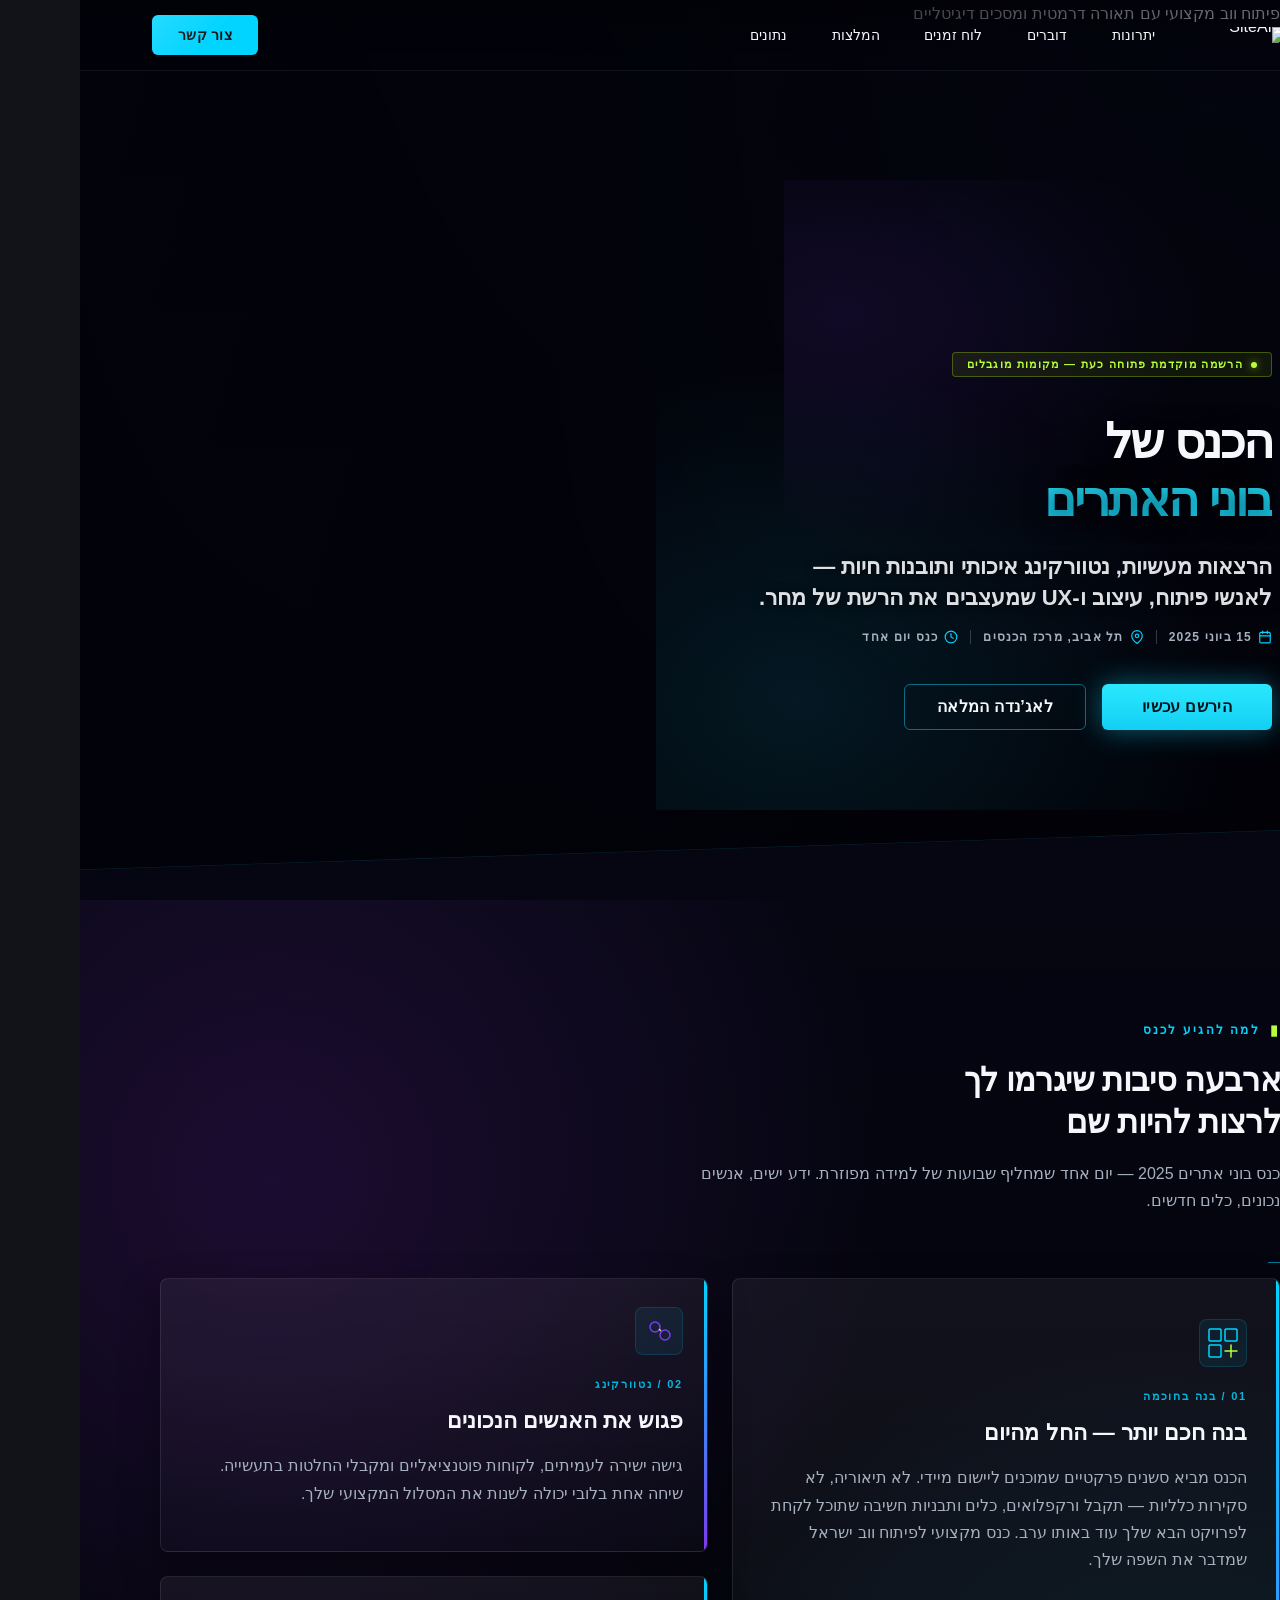
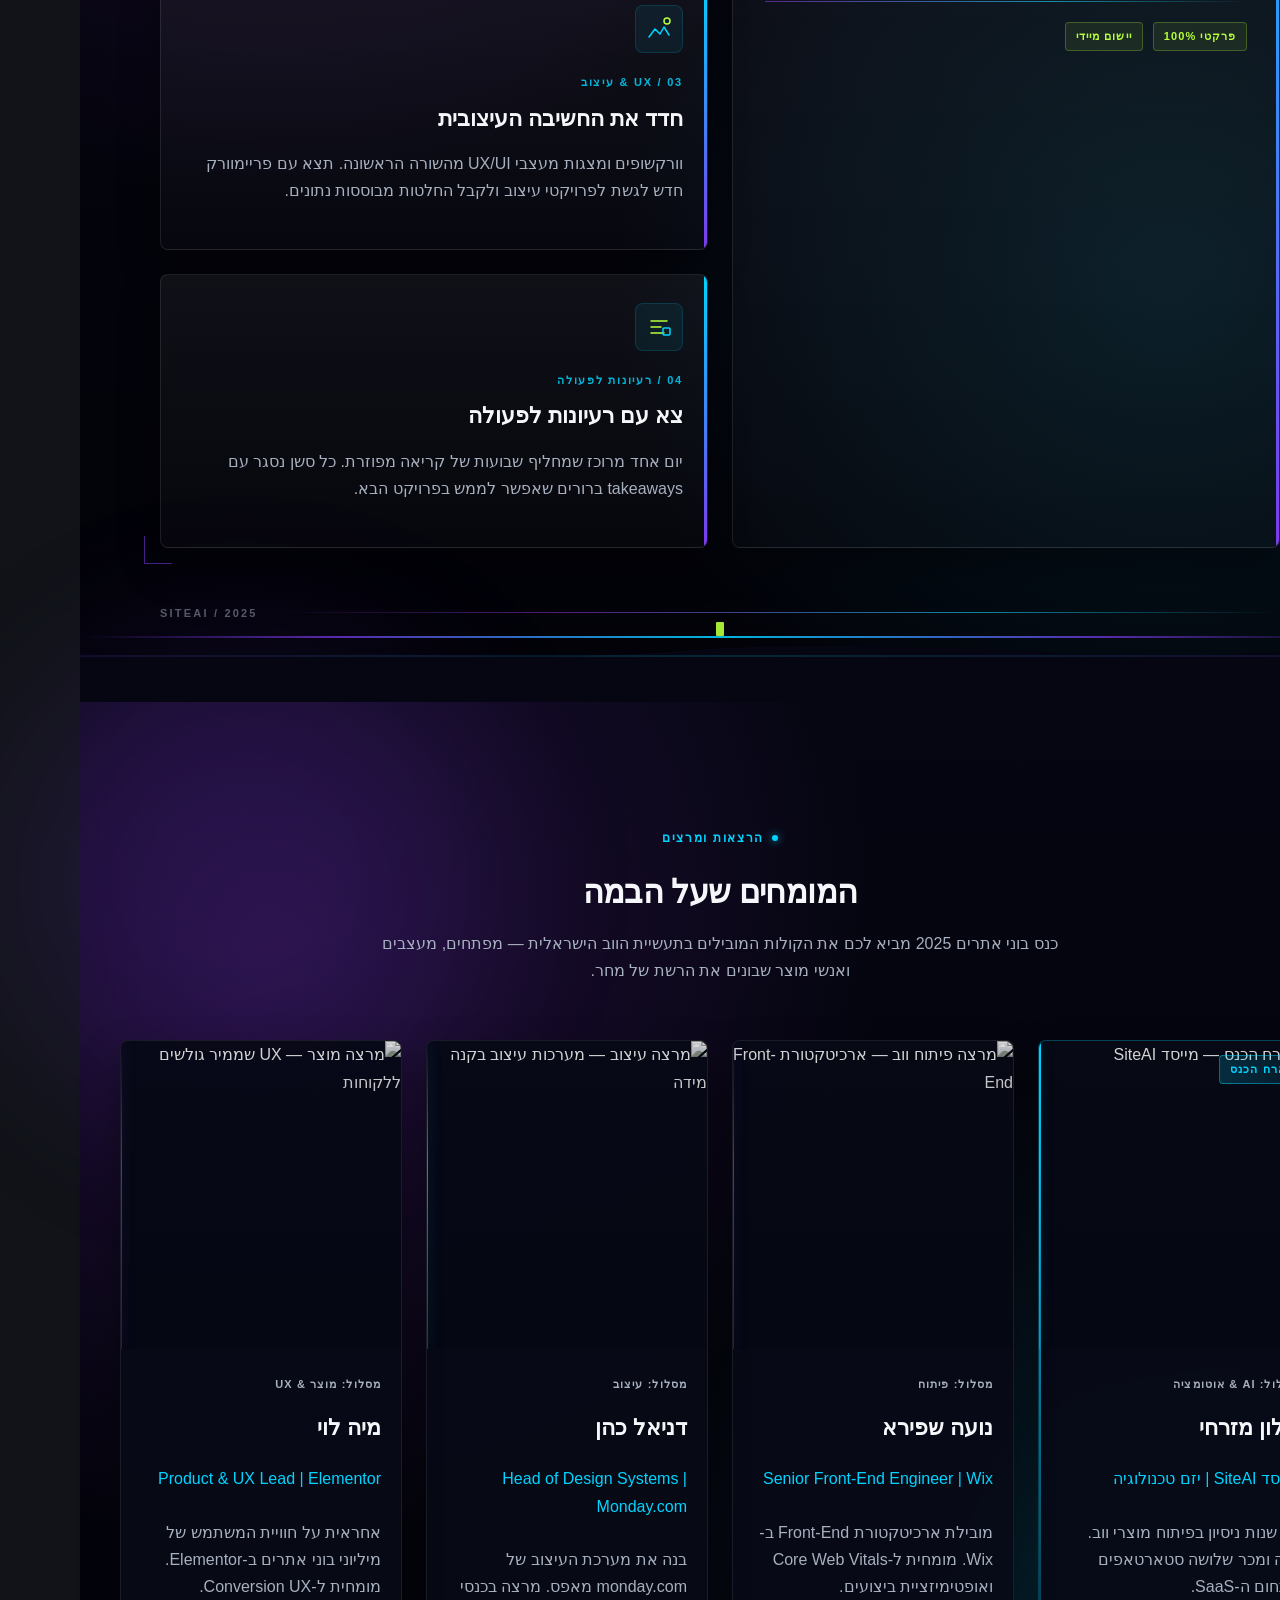
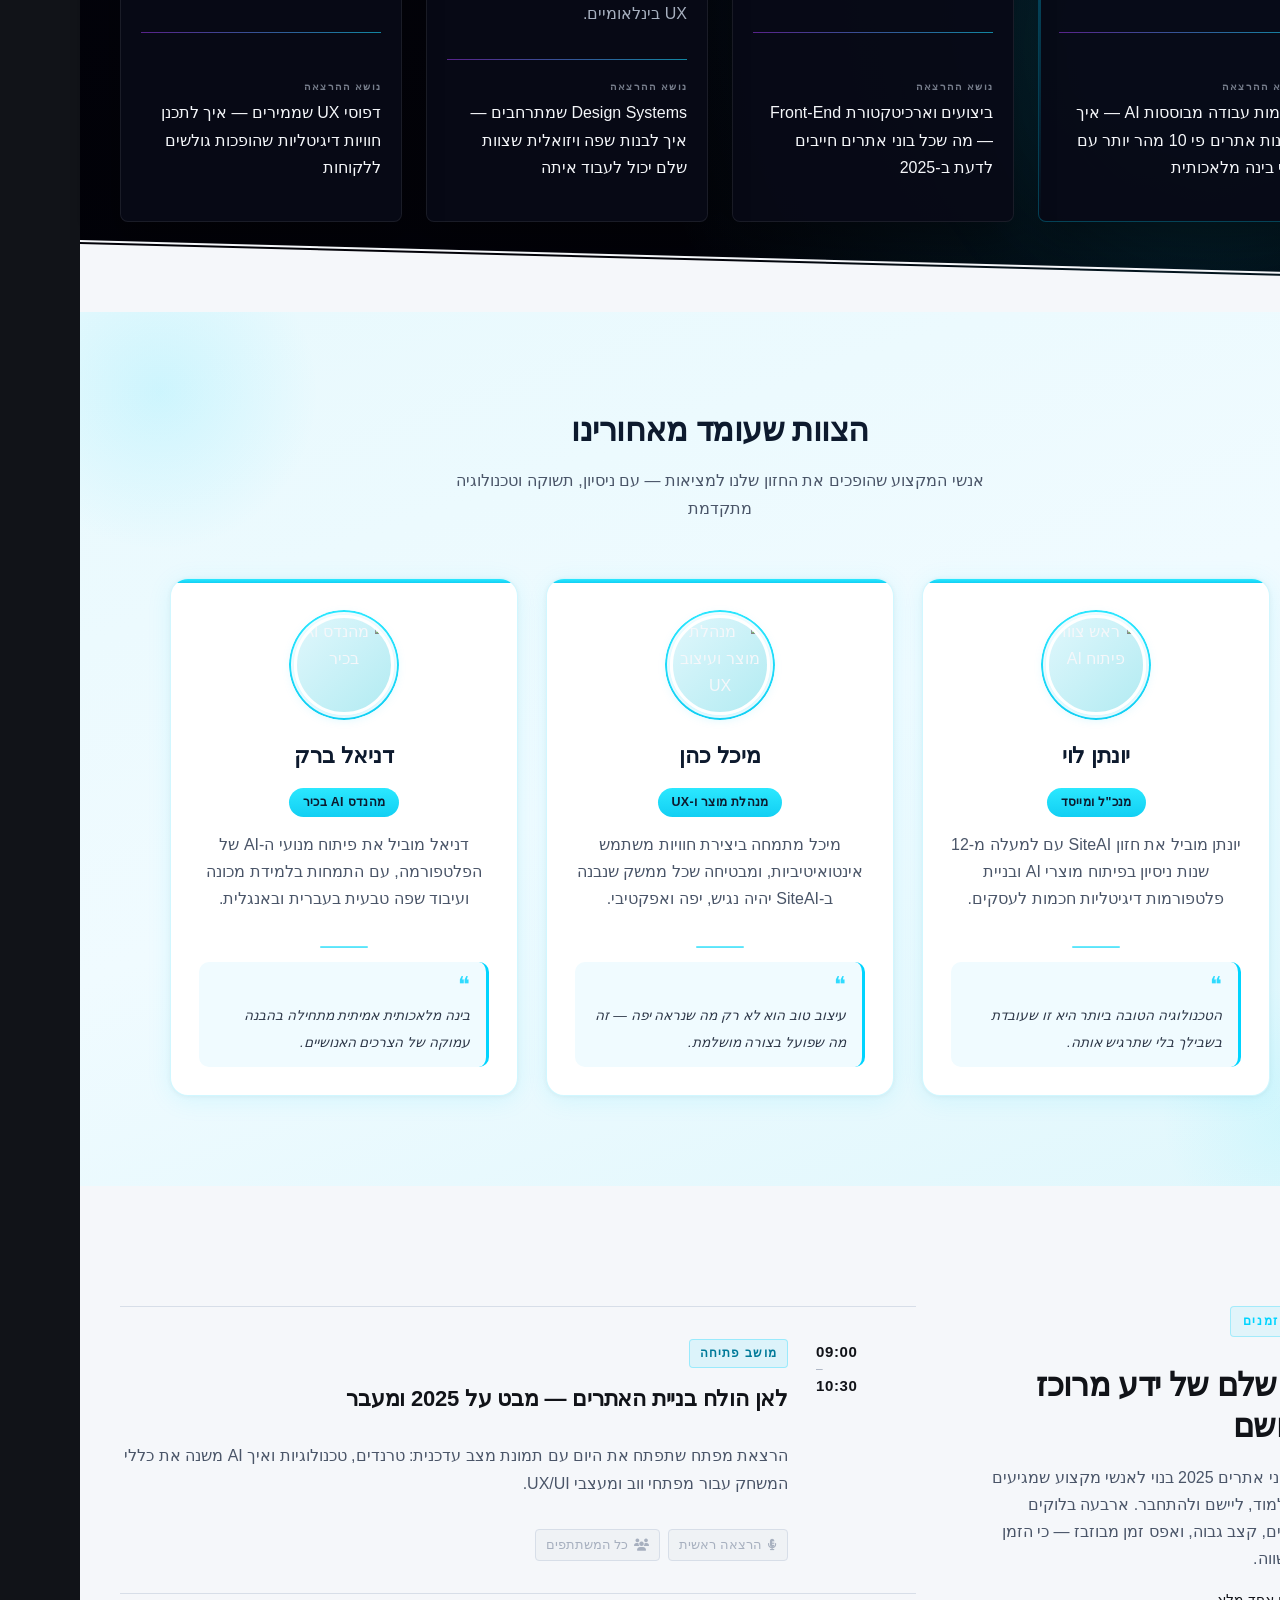
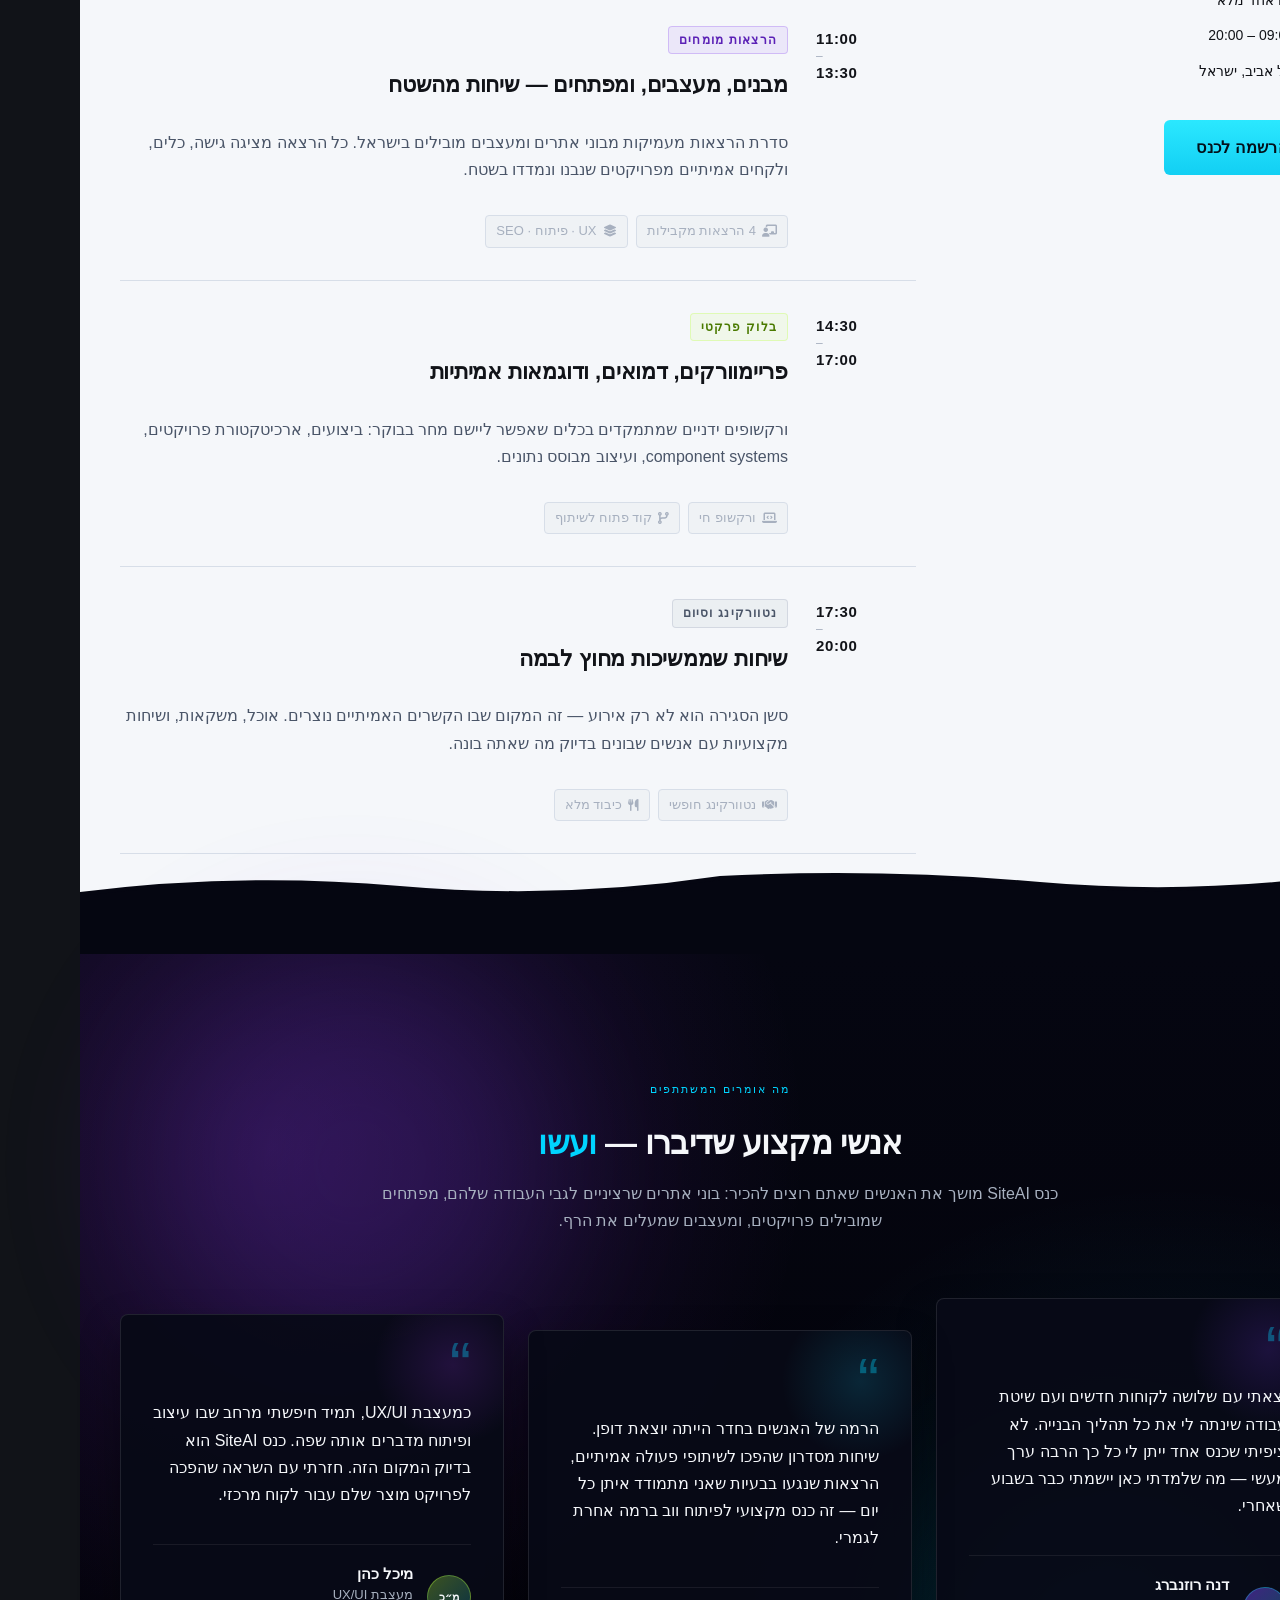
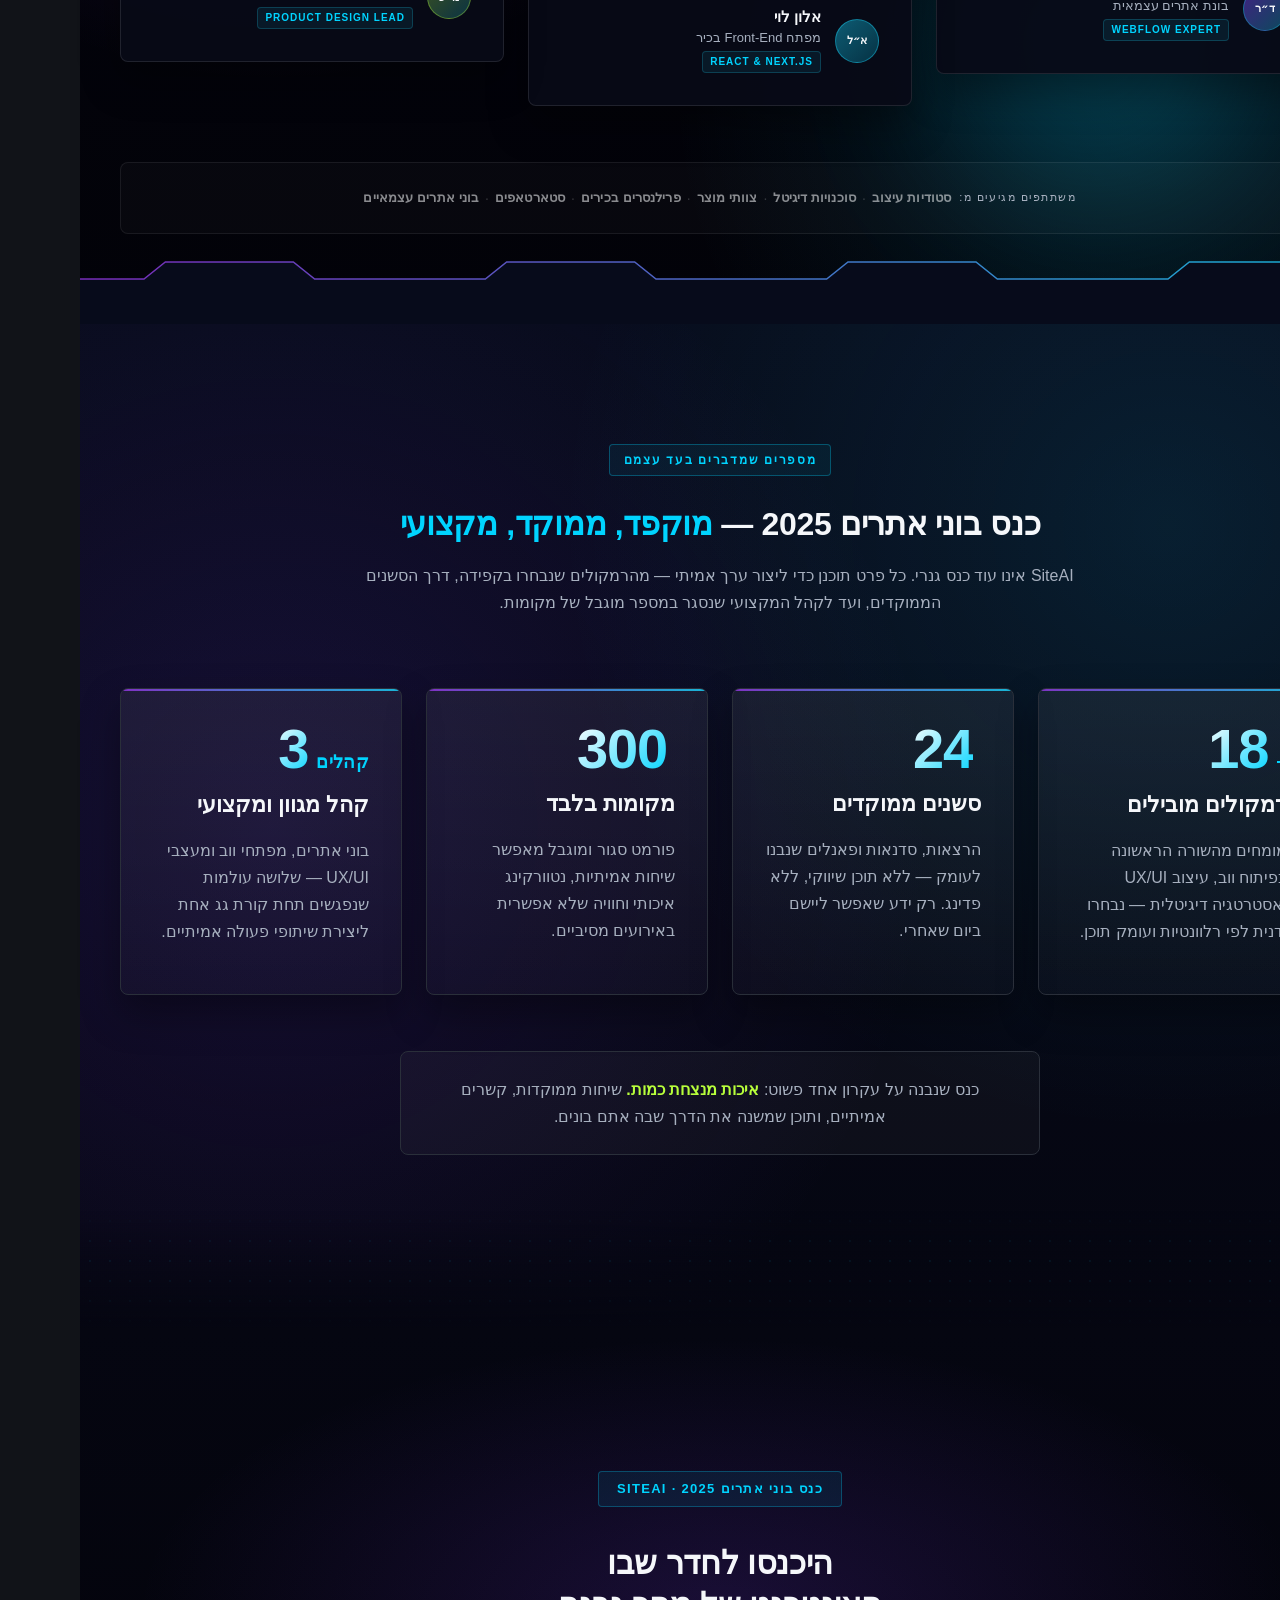
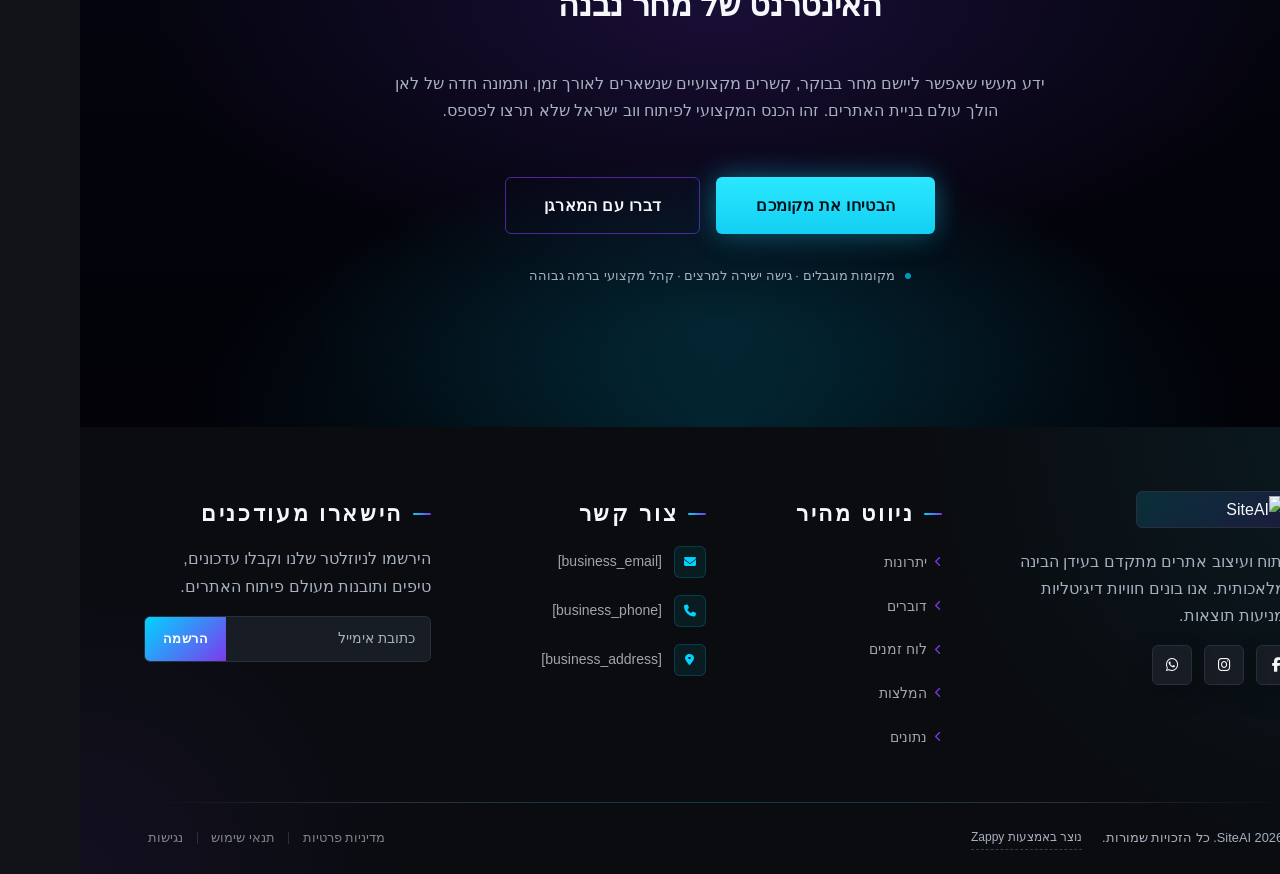
==== index.html @ 16f059c0 "Background sync: Progressive GitHub Sync" ====
<!DOCTYPE html>
<html lang="ar" dir="rtl">
<head>
    <meta charset="UTF-8">
    <meta name="viewport" content="width=device-width, initial-scale=1.0">
    <meta name="robots" content="index, follow">
    <title>SiteAI — SiteAI</title>
    <meta name="description" content="A professional conference event aimed at website builders and web developers. The event is organized by an individual host and focuses on bringing together prof">
    <meta name="keywords" content="SiteAI, כנס בוני אתרים 2025, כנס מקצועי לפיתוח ווב ישראל, כנס UX UI מעצבים ישראל">
    
    <!-- Favicons -->
    <link rel="icon" type="image/x-icon" href="/assets/favicon.ico">
    <link rel="icon" type="image/png" sizes="16x16" href="/assets/favicon-16x16.png">
    <link rel="icon" type="image/png" sizes="32x32" href="/assets/favicon-32x32.png">
    <link rel="icon" type="image/png" sizes="48x48" href="/assets/favicon-48x48.png">
    <link rel="icon" type="image/png" sizes="192x192" href="/assets/favicon-192x192.png">
    <link rel="icon" type="image/png" sizes="512x512" href="/assets/favicon-512x512.png">
    <link rel="apple-touch-icon" href="/assets/apple-touch-icon.png">
    <!-- Zappy Analytics -->
<script>
(function() {
  'use strict';
  
  // Configuration
  var config = {
    websiteId: 'adc4ae76-997d-4c24-9d9f-639547e99454',
    apiUrl: 'https://qaapi.zappy5.com/api/analytics/track',
    sessionDuration: 30 * 60 * 1000, // 30 minutes
    visitorDuration: 30 * 24 * 60 * 60 * 1000, // 30 days
    trackPageViews: true,
    trackClicks: true,
    trackFormSubmissions: true
  };
  
  // Generate or retrieve persistent visitor ID (30 days)
  function getVisitorId() {
    var visitorKey = 'zappy_visitor_' + config.websiteId;
    var visitor = null;
    
    try {
      visitor = localStorage.getItem(visitorKey);
      if (visitor) {
        var visitorData = JSON.parse(visitor);
        var now = Date.now();
        
        // Check if visitor ID is still valid (30 days)
        if (now - visitorData.created < config.visitorDuration) {
          // Update last seen timestamp
          visitorData.lastSeen = now;
          localStorage.setItem(visitorKey, JSON.stringify(visitorData));
          return visitorData.id;
        }
      }
    } catch (e) {
      console.warn('Zappy Analytics: LocalStorage not available');
    }
    
    // Generate new visitor ID
    var newVisitorId = 'zv_' + Date.now() + '_' + Math.random().toString(36).substr(2, 9);
    
    try {
      localStorage.setItem(visitorKey, JSON.stringify({
        id: newVisitorId,
        created: Date.now(),
        lastSeen: Date.now()
      }));
    } catch (e) {
      // Continue without local storage
    }
    
    return newVisitorId;
  }
  
  // Generate or retrieve session ID (30 minutes)
  function getSessionId() {
    var sessionKey = 'zappy_session_' + config.websiteId;
    var session = null;
    
    try {
      session = sessionStorage.getItem(sessionKey);
      if (session) {
        var sessionData = JSON.parse(session);
        var now = Date.now();
        
        // Check if session is still valid
        if (now - sessionData.timestamp < config.sessionDuration) {
          // Update timestamp
          sessionData.timestamp = now;
          sessionStorage.setItem(sessionKey, JSON.stringify(sessionData));
          return sessionData.id;
        }
      }
    } catch (e) {
      console.warn('Zappy Analytics: SessionStorage not available');
    }
    
    // Generate new session ID
    var newSessionId = 'zs_' + Date.now() + '_' + Math.random().toString(36).substr(2, 9);
    
    try {
      sessionStorage.setItem(sessionKey, JSON.stringify({
        id: newSessionId,
        timestamp: Date.now()
      }));
    } catch (e) {
      // Continue without session storage
    }
    
    return newSessionId;
  }
  
  var visitorId = getVisitorId();
  var sessionId = getSessionId();
  
  // Track an event
  function trackEvent(eventType, data) {
    data = data || {};
    
    var eventData = {
      website_id: config.websiteId,
      event_type: eventType,
      page_path: window.location.pathname,
      referrer: document.referrer || 'direct',
      visitor_id: visitorId,
      session_id: sessionId,
      metadata: data
    };
    
    // Use sendBeacon if available (better for page unload events)
    if (navigator.sendBeacon) {
      var blob = new Blob([JSON.stringify(eventData)], { type: 'application/json' });
      navigator.sendBeacon(config.apiUrl, blob);
    } else {
      // Fallback to fetch
      fetch(config.apiUrl, {
        method: 'POST',
        headers: {
          'Content-Type': 'application/json'
        },
        body: JSON.stringify(eventData),
        keepalive: true
      }).catch(function(error) {
        console.warn('Zappy Analytics: Failed to track event', error);
      });
    }
  }
  
  // Track page view
  if (config.trackPageViews) {
    trackEvent('pageview', {
      title: document.title,
      url: window.location.href
    });
  }
  
  // Track clicks on important elements
  if (config.trackClicks) {
    document.addEventListener('click', function(e) {
      var target = e.target;
      
      // Track button clicks (counted as actions)
      if (target.tagName === 'BUTTON' || target.closest('button')) {
        var button = target.tagName === 'BUTTON' ? target : target.closest('button');
        trackEvent('click', {
          element: 'button',
          text: button.textContent.trim().substring(0, 100),
          id: button.id || null,
          class: button.className || null
        });
      }
      
      // Track link clicks (navigation - not counted as actions)
      else if (target.tagName === 'A' || target.closest('a')) {
        var link = target.tagName === 'A' ? target : target.closest('a');
        trackEvent('navigation', {
          element: 'link',
          text: link.textContent.trim().substring(0, 100),
          href: link.href,
          external: link.hostname !== window.location.hostname
        });
      }
    }, true);
  }
  
  // Track form submissions
  if (config.trackFormSubmissions) {
    document.addEventListener('submit', function(e) {
      var form = e.target;
      
      trackEvent('form_submit', {
        form_id: form.id || null,
        form_name: form.name || null,
        form_action: form.action || null,
        form_method: form.method || 'GET'
      });
    }, true);
  }
  
  // Track time on page (send on page unload)
  var pageLoadTime = Date.now();
  
  window.addEventListener('beforeunload', function() {
    var timeOnPage = Math.floor((Date.now() - pageLoadTime) / 1000); // in seconds
    
    trackEvent('page_unload', {
      time_on_page: timeOnPage,
      page_path: window.location.pathname
    });
  });
  
  // Expose tracking function globally for custom events
  window.zappyAnalytics = {
    track: trackEvent,
    getVisitorId: function() { return visitorId; },
    getSessionId: function() { return sessionId; }
  };
  
})();
</script>
<!-- End Zappy Analytics -->
    
    <link rel="stylesheet" href="/styles.css">
    <link rel="stylesheet" href="https://cdnjs.cloudflare.com/ajax/libs/font-awesome/6.4.0/css/all.min.css" integrity="sha512-iecdLmaskl7CVkqkXNQ/ZH/XLlvWZOJyj7Yy7tcenmpD1ypASozpmT/E0iPtmFIB46ZmdtAc9eNBvH0H/ZpiBw==" crossorigin="anonymous" referrerpolicy="no-referrer" />

    <style id="zappy-dropdown-submenu-styles">
      /* ========== DESKTOP DROPDOWN SUBMENU STYLES ========== */
      /* Base styles for dropdown submenus - parent must be positioned */
      .nav-menu li:has(.sub-menu), nav li:has(.sub-menu), .navbar li:has(.sub-menu), #navMenu li:has(.sub-menu) { position: relative; }
      /* Submenu base - hidden by default */
      .nav-menu .sub-menu, nav .sub-menu, .navbar .sub-menu, #navMenu .sub-menu { display: block !important; position: absolute !important; top: 100%; left: 0; min-width: 220px; background: white; border-radius: 8px; box-shadow: 0 8px 25px rgba(0,0,0,0.15); padding: 8px 0; opacity: 0; visibility: hidden; transform: translateY(10px); transition: all 0.3s ease; z-index: 1000; list-style: none; pointer-events: none; }
      /* CRITICAL: Desktop hover styles to show dropdown */
      .nav-menu li:hover > .sub-menu, nav li:hover > .sub-menu, .navbar li:hover > .sub-menu, #navMenu li:hover > .sub-menu { opacity: 1 !important; visibility: visible !important; transform: translateY(0) !important; pointer-events: auto !important; }
      /* Submenu item styling */
      .sub-menu li { list-style: none; margin: 0; padding: 0; }
      .sub-menu a { display: block !important; padding: 10px 16px !important; color: var(--text-dark, #333) !important; font-weight: 500; text-decoration: none; white-space: nowrap; transition: background-color 0.2s; }
      .sub-menu a:hover { background-color: #f5f5f5; }
      /* RTL (Hebrew/Arabic) dropdown positioning */
      [dir="rtl"] .nav-menu .sub-menu, [dir="rtl"] nav .sub-menu, [dir="rtl"] .navbar .sub-menu, html[lang="he"] .nav-menu .sub-menu, html[lang="he"] nav .sub-menu, html[lang="he"] .navbar .sub-menu, html[lang="ar"] .nav-menu .sub-menu, html[lang="ar"] nav .sub-menu, html[lang="ar"] .navbar .sub-menu { left: auto !important; right: 0 !important; }
      /* Hide empty dropdown menus (exclude catalog sub-menus that use <a> children instead of <li>) */
      .sub-menu:empty, .sub-menu:not(:has(li:not(.zappy-hidden-menu-item))):not(:has(> a)), .sub-menu:not(:has(li)):not(:has(> a)) { display: none !important; opacity: 0 !important; visibility: hidden !important; pointer-events: none !important; }
      /* Desktop: show submenu on Menu Group hover */
      li:has(.menu-group-title):hover > .sub-menu { opacity: 1 !important; visibility: visible !important; transform: translateY(0) !important; pointer-events: auto !important; }
      /* Menu Group title styling */
      .nav-menu > li > .menu-group-title, #navMenu > li > .menu-group-title { display: inline-block; padding: 0.5rem 1rem; cursor: default; user-select: none; }
      
      /* ========== MOBILE SUBMENU STYLES ========== */
      @media (max-width: 768px) {
        .nav-menu .sub-menu, nav .sub-menu, .navbar .sub-menu, #navMenu .sub-menu { position: static !important; transform: none !important; box-shadow: none !important; background: transparent !important; max-height: 0; overflow: hidden; opacity: 0; visibility: hidden; transition: max-height 0.3s ease, opacity 0.3s ease; padding: 0 !important; border-radius: 0 !important; }
        .sub-menu.mobile-expanded { max-height: 60vh !important; overflow-y: auto !important; opacity: 1 !important; visibility: visible !important; padding: 8px 0 8px 16px !important; }
        [dir="rtl"] .sub-menu.mobile-expanded, html[lang="he"] .sub-menu.mobile-expanded { padding: 8px 16px 8px 0 !important; }
        /* Disable hover behavior on mobile */
        .nav-menu li:hover > .sub-menu, nav li:hover > .sub-menu, .navbar li:hover > .sub-menu, #navMenu li:hover > .sub-menu { opacity: 0; visibility: hidden; pointer-events: none; }
        .nav-menu li > .sub-menu.mobile-expanded, nav li > .sub-menu.mobile-expanded, .navbar li > .sub-menu.mobile-expanded, #navMenu li > .sub-menu.mobile-expanded { opacity: 1 !important; visibility: visible !important; pointer-events: auto !important; }
        .nav-menu li:has(.sub-menu), nav li:has(.sub-menu), .navbar li:has(.sub-menu), #navMenu li:has(.sub-menu) { display: flex !important; flex-wrap: wrap !important; align-items: center !important; position: relative !important; min-height: 44px !important; }
        .nav-menu li:has(.sub-menu) > a, nav li:has(.sub-menu) > a, .navbar li:has(.sub-menu) > a, #navMenu li:has(.sub-menu) > a { flex: 1 !important; min-width: 0 !important; }
        .nav-menu li:has(.sub-menu) > .menu-group-title, nav li:has(.sub-menu) > .menu-group-title, .navbar li:has(.sub-menu) > .menu-group-title, #navMenu li:has(.sub-menu) > .menu-group-title { flex: 1 !important; min-width: 0 !important; padding: 0 !important; line-height: inherit !important; }
        .nav-menu li:has(.sub-menu) > .sub-menu, nav li:has(.sub-menu) > .sub-menu, .navbar li:has(.sub-menu) > .sub-menu, #navMenu li:has(.sub-menu) > .sub-menu { flex-basis: 100% !important; width: 100% !important; }
        .nav-menu li:has(.sub-menu) > a [class*="chevron"], .nav-menu li:has(.sub-menu) > a [class*="arrow"], .nav-menu li:has(.sub-menu) > a .fa-chevron-down, .nav-menu li:has(.sub-menu) > a .fa-angle-down, nav li:has(.sub-menu) > a [class*="chevron"], nav li:has(.sub-menu) > a [class*="arrow"], #navMenu li:has(.sub-menu) > a [class*="chevron"], #navMenu li:has(.sub-menu) > a [class*="arrow"] { display: none !important; visibility: hidden !important; }
        .mobile-submenu-toggle { display: flex !important; align-items: center !important; justify-content: center !important; width: 44px !important; height: auto !important; background: transparent !important; border: none !important; cursor: pointer !important; color: var(--text-light) !important; position: static !important; flex-shrink: 0 !important; align-self: stretch !important; z-index: 2 !important; padding: 0 !important; margin: 0 !important; }
        .mobile-submenu-toggle::after { content: '' !important; width: 0 !important; height: 0 !important; border-left: 6px solid transparent !important; border-right: 6px solid transparent !important; border-top: 7px solid currentColor !important; transition: transform 0.3s ease !important; }
        .mobile-submenu-toggle.expanded::after { transform: rotate(180deg) !important; }
        .sub-menu a { padding: 10px 0 !important; display: block !important; color: var(--text-light) !important; }
        .navbar .sub-menu li a, nav.navbar .sub-menu li a, .zappy-products-dropdown .sub-menu a { color: var(--text-light) !important; }
      }
      @media (min-width: 769px) { .mobile-submenu-toggle { display: none !important; } }
    </style>

    <style id="mobile-lang-menu-deployed-css">
    @media (max-width: 768px) {
      .lang-switcher,
      .nav-cta-container .lang-switcher,
      .nav-container .lang-switcher,
      .navbar .lang-switcher,
      .navbar .nav-cta-container .lang-switcher,
      .nav-icons-left .lang-switcher,
      .nav-ecommerce-icons .lang-switcher { display: none !important; }
      .mobile-lang-menu { width: 100%; border-top: 1px solid rgba(128,128,128,0.2); padding: 8px 0 0 0; margin-top: 8px; }
      .mobile-lang-toggle { display: flex !important; align-items: center; justify-content: space-between; width: 100%; padding: 12px 16px; background: none; border: none; cursor: pointer; font-size: 15px; color: inherit; font-family: inherit; }
      .mobile-lang-toggle::after { content: ''; display: inline-block; width: 8px; height: 8px; border-right: 2px solid currentColor; border-bottom: 2px solid currentColor; transform: rotate(45deg); transition: transform 0.3s ease; margin-left: 8px; }
      .mobile-lang-toggle.expanded::after { transform: rotate(-135deg); }
      .mobile-lang-options { max-height: 0; overflow: hidden; transition: max-height 0.3s ease; }
      .mobile-lang-options.expanded { max-height: 300px; }
      .mobile-lang-option { display: flex !important; align-items: center; gap: 10px; padding: 10px 24px; text-decoration: none; color: inherit; font-size: 14px; font-family: inherit; }
      .mobile-lang-option:hover { background: rgba(128,128,128,0.1); }
      .mobile-lang-option.active { font-weight: 600; opacity: 0.7; pointer-events: none; }
      .mobile-lang-option img { width: 20px; height: 20px; border-radius: 50%; }
    }
    @media (min-width: 769px) {
      .mobile-lang-menu { display: none !important; }
    }
    </style>

    <style id="zappy-widget-visibility">
      #mic-access-tool-general-button, .mic-access-tool-general-button,
      #mic-init-access-tool .mic-access-tool-general-button, #mic-init-access-tool #mic-access-tool-general-button,
      ._access-icon, #mic-access-tool-box, .mic-access-tool-box,
      #mic-init-access-tool #mic-access-tool-box, div[id*="mic-access-tool-box"], ._access-menu {
        display: none !important; visibility: hidden !important; opacity: 0 !important; pointer-events: none !important;
      }
    </style>
</head>
<body>

  <nav class="navbar" dir="rtl">
  <button class="mobile-toggle" id="mobileToggle" aria-label="Menu">
    <svg class="hamburger-icon" width="24" height="24" viewBox="0 0 24 24" fill="none">
      <path d="M3 12h18M3 6h18M3 18h18" stroke="currentColor" stroke-width="2" stroke-linecap="round"></path>
    </svg>
    <svg class="close-icon" width="24" height="24" viewBox="0 0 24 24" fill="none" style="display: none;">
      <path d="M18 6L6 18M6 6l12 12" stroke="currentColor" stroke-width="2" stroke-linecap="round"></path>
    </svg>
  </button>

  <button class="phone-header-btn" data-phone="[business_phone]" aria-label="Call">
    <svg width="20" height="20" viewBox="0 0 24 24" fill="currentColor">
      <path d="M22 16.92v3a2 2 0 0 1-2.18 2 19.79 19.79 0 0 1-8.63-3.07 19.5 19.5 0 0 1-6-6 19.79 19.79 0 0 1-3.07-8.67A2 2 0 0 1 4.11 2h3a2 2 0 0 1 2 1.72 12.84 12.84 0 0 0 .7 2.81 2 2 0 0 1-.45 2.11L8.09 9.91a16 16 0 0 0 6 6l1.27-1.27a2 2 0 0 1 2.11-.45 12.84 12.84 0 0 0 2.81.7A2 2 0 0 1 22 16.92z"></path>
    </svg>
  </button>

  <div class="nav-container">
    <div class="nav-right-group"><div class="nav-brand">
      <a href="/" class="logo-link">
        <img src="/assets/business-logo.webp" alt="SiteAI" class="logo">
      </a>
    </div><ul class="nav-menu" id="navMenu"><li><a href="#benefits">יתרונות</a></li><li><a href="#speakers">דוברים</a></li><li><a href="#schedule">לוח זמנים</a></li><li><a href="#testimonials">המלצות</a></li><li><a href="#stats">נתונים</a></li></ul></div>

    

    <div class="nav-cta-container">
      <a href="#cta" class="nav-cta-btn">צור קשר</a>
    </div>
  </div>
</nav>
<script>

// Navbar Mobile Menu Toggle and Contrast Fix
(function() {
  // Use 'load' event instead of 'DOMContentLoaded' to ensure we run AFTER all other scripts
  window.addEventListener('load', function() {
    
    // FIX MOBILE BUTTON CONTRAST
    // Detect navbar background color and apply contrasting color to mobile buttons
    const navbar = document.querySelector('.navbar, nav, header');
    if (!navbar) {
      console.log('[Navbar] Navbar element not found');
      return;
    }
    
    // DECLARE VARIABLES EARLY to avoid Temporal Dead Zone errors
    // These are used in multiple places below
    let mobileToggle = document.getElementById('mobileToggle') ||
                       document.querySelector('.mobile-toggle') ||
                       document.querySelector('.hamburger') ||
                       document.querySelector('.hamburger-menu') ||
                       document.querySelector('.menu-toggle') ||
                       document.querySelector('.burger-menu') ||
                       document.querySelector('[aria-label="Menu"]') ||
                       document.querySelector('[aria-label="תפריט"]');
    
    const phoneBtn = document.querySelector('.phone-header-btn');
    
    const computedStyle = window.getComputedStyle(navbar);
    let bgColor = computedStyle.backgroundColor;
    
    console.log('[Navbar] Initial navbar background:', bgColor);
    
    // Check if background is transparent or rgba with 0 alpha
    const isTransparent = bgColor === 'transparent' || 
                         bgColor === 'rgba(0, 0, 0, 0)' ||
                         (bgColor.startsWith('rgba') && bgColor.includes(', 0)'));
    
    if (isTransparent) {
      // Check for background-image or gradient
      const bgImage = computedStyle.backgroundImage;
      if (bgImage && bgImage !== 'none') {
        console.log('[Navbar] Navbar has background image/gradient, using dark text');
        bgColor = 'rgb(240, 240, 240)'; // Assume light background
      } else {
        // Transparent navbar - check body background
        const bodyBg = window.getComputedStyle(document.body).backgroundColor;
        console.log('[Navbar] Navbar transparent, using body background:', bodyBg);
        bgColor = bodyBg;
      }
    }
    
    // Calculate luminance to determine if background is light or dark
    const rgb = bgColor.match(/\d+/g);
    if (rgb && rgb.length >= 3) {
      const r = parseInt(rgb[0]);
      const g = parseInt(rgb[1]);
      const b = parseInt(rgb[2]);
      const luminance = (0.299 * r + 0.587 * g + 0.114 * b) / 255;
      
      // Mobile button colors are set by Claude's AI-generated CSS (same as .nav-menu a)
      // No dynamic color overrides needed - colors come from the generated navbar CSS
      console.log('[Navbar] Mobile button colors preserved from Claude CSS (luminance:', luminance.toFixed(2) + ')');
      
      // FIX ICON SIZES - Ensure SVGs are properly sized and visible
      // INJECT CRITICAL CSS TO OVERRIDE ANY CONFLICTING RULES
      const criticalCSS = document.createElement('style');
      criticalCSS.id = 'zappy-mobile-nav-fix';
      const htmlLang = document.documentElement.lang || 'en';
      const htmlDir = document.documentElement.dir || 'ltr';
      // Check both dir attribute AND lang for RTL detection
      // dir="rtl" is the most reliable indicator
      const isRTL = htmlDir === 'rtl' || htmlLang === 'he' || htmlLang === 'ar';
      
      criticalCSS.textContent = `
        /* Hide mobile buttons on desktop, show only on mobile */
        @media (min-width: 769px) {
          .mobile-toggle,
          .phone-header-btn {
            display: none !important;
          }
        }
        
        /* Show and position mobile buttons correctly on mobile */
        @media (max-width: 768px) {
          .mobile-toggle,
          .phone-header-btn {
            position: absolute !important;
            top: 50% !important;
            transform: translateY(-50%) !important;
            z-index: 1001 !important;
            display: flex !important;
            align-items: center !important;
            justify-content: center !important;
            width: 36px !important;
            height: 36px !important;
            border-radius: 50% !important;
            border: none !important;
            cursor: pointer !important;
            padding: 6px !important;
            background: none !important;
            color: var(--nav-text, var(--text-light)) !important;
          }
          
          /* LTR positioning (default): hamburger LEFT, phone RIGHT */
          html:not([dir="rtl"]):not([lang="he"]):not([lang="ar"]) .mobile-toggle,
          html[dir="ltr"] .mobile-toggle {
            left: 12px !important;
            right: auto !important;
          }
          html:not([dir="rtl"]):not([lang="he"]):not([lang="ar"]) .phone-header-btn,
          html[dir="ltr"] .phone-header-btn {
            right: 12px !important;
            left: auto !important;
          }
          
          /* RTL positioning: hamburger RIGHT, phone LEFT */
          html[dir="rtl"] .mobile-toggle,
          html[lang="he"] .mobile-toggle,
          html[lang="ar"] .mobile-toggle {
            right: 12px !important;
            left: auto !important;
          }
          html[dir="rtl"] .phone-header-btn,
          html[lang="he"] .phone-header-btn,
          html[lang="ar"] .phone-header-btn {
            left: 12px !important;
            right: auto !important;
          }
          
          /* CRITICAL: Ensure nav-container has min-height on mobile */
          /* All children are positioned absolutely/fixed on mobile, so height:auto collapses to 0 */
          .nav-container {
            min-height: 70px !important;
            position: relative !important;
          }
          
          /* Ensure SVG icons are properly sized and inherit color */
          .mobile-toggle svg,
          .phone-header-btn svg {
            width: 24px !important;
            height: 24px !important;
            /* Don't force display - let JavaScript control hamburger/close toggle */
          }
          
          /* Reset nav-cta-container on mobile - remove desktop box-shadow/padding */
          /* that creates a visible ghost box when CTA button is hidden */
          .nav-cta-container {
            box-shadow: none !important;
            padding: 0 !important;
          }
          
          /* Hide nav-cta-container entirely on mobile when there's no lang-switcher */
          /* (only the CTA button is inside, and it's hidden on mobile) */
          .nav-cta-container:not(:has(.lang-switcher)) {
            display: none !important;
          }
          
          /* CRITICAL: Prevent hero image fade gradient from bleeding over headline text */
          /* The .image-fade-gradient has bottom: -30px (extends below parent) */
          /* On mobile stacked layout, this overlaps the h1 text below the image */
          .hero-image-column {
            overflow: hidden !important;
          }
          .image-fade-gradient {
            bottom: 0 !important;
          }
          
          /* Hide desktop language switcher on mobile - hamburger menu handles it */
          /* High specificity to override stored CSS */
          .lang-switcher,
          .nav-cta-container .lang-switcher,
          .nav-container .lang-switcher,
          .navbar .lang-switcher,
          .navbar .nav-cta-container .lang-switcher {
            display: none !important;
          }
        }
      `;
      
      // Remove existing fix if present and inject new one
      const existing = document.getElementById('zappy-mobile-nav-fix');
      if (existing) existing.remove();
      document.head.appendChild(criticalCSS);
      
      console.log('[Navbar] Critical CSS injected for mobile nav positioning');
      
      // ONLY apply inline positioning styles on mobile viewport
      // On desktop, the CSS handles hiding these buttons with display: none
      // Inline styles were breaking desktop layout by overriding CSS
      const isMobileViewport = window.innerWidth <= 768;
      
      if (mobileToggle) {
        // Icon sizing applies to all viewports for consistency
        const hamburgerIcon = mobileToggle.querySelector('.hamburger-icon');
        const closeIcon = mobileToggle.querySelector('.close-icon');
        
        if (hamburgerIcon) {
          hamburgerIcon.style.setProperty('width', '24px', 'important');
          hamburgerIcon.style.setProperty('height', '24px', 'important');
          hamburgerIcon.style.setProperty('display', 'block', 'important'); // Show hamburger by default
        }
        if (closeIcon) {
          closeIcon.style.setProperty('width', '24px', 'important');
          closeIcon.style.setProperty('height', '24px', 'important');
          closeIcon.style.setProperty('display', 'none', 'important'); // Hide close icon by default
        }
        
        // ONLY set positioning inline styles on mobile
        if (isMobileViewport) {
          mobileToggle.style.setProperty('position', 'absolute', 'important');
          mobileToggle.style.setProperty('top', '50%', 'important');
          mobileToggle.style.setProperty('transform', 'translateY(-50%)', 'important');
          mobileToggle.style.setProperty('z-index', '1001', 'important');
          
          // Clear any inline left/right so CSS can take over based on html[dir]
          mobileToggle.style.removeProperty('left');
          mobileToggle.style.removeProperty('right');
          
          console.log('[Navbar] Mobile toggle positioning applied (mobile viewport)');
        } else {
          // On desktop, clear any positioning styles to let CSS handle it
          mobileToggle.style.removeProperty('position');
          mobileToggle.style.removeProperty('top');
          mobileToggle.style.removeProperty('transform');
          mobileToggle.style.removeProperty('z-index');
          mobileToggle.style.removeProperty('left');
          mobileToggle.style.removeProperty('right');
          console.log('[Navbar] Desktop viewport - cleared mobile toggle inline positioning');
        }
      }
      
      if (phoneBtn) {
        // Icon sizing applies to all viewports
        const phoneIcon = phoneBtn.querySelector('svg');
        if (phoneIcon) {
          phoneIcon.style.width = '24px';
          phoneIcon.style.height = '24px';
          phoneIcon.setAttribute('width', '24');
          phoneIcon.setAttribute('height', '24');
        }
        
        // ONLY set positioning inline styles on mobile
        if (isMobileViewport) {
          phoneBtn.style.setProperty('position', 'absolute', 'important');
          phoneBtn.style.setProperty('top', '50%', 'important');
          phoneBtn.style.setProperty('transform', 'translateY(-50%)', 'important');
          phoneBtn.style.setProperty('z-index', '1001', 'important');
          
          // Clear any inline left/right so CSS can take over based on html[dir]
          phoneBtn.style.removeProperty('left');
          phoneBtn.style.removeProperty('right');
          
          console.log('[Navbar] Phone button positioning applied (mobile viewport)');
        } else {
          // On desktop, clear any positioning styles to let CSS handle it
          phoneBtn.style.removeProperty('position');
          phoneBtn.style.removeProperty('top');
          phoneBtn.style.removeProperty('transform');
          phoneBtn.style.removeProperty('z-index');
          phoneBtn.style.removeProperty('left');
          phoneBtn.style.removeProperty('right');
          console.log('[Navbar] Desktop viewport - cleared phone button inline positioning');
        }
      }
    } else {
      console.log('[Navbar] Could not parse background color:', bgColor);
    }
    
    // MOBILE MENU TOGGLE
    // Re-query in case DOM changed (mobileToggle already declared at top of function)
    mobileToggle = document.getElementById('mobileToggle') ||
                   document.querySelector('.mobile-toggle') ||
                   document.querySelector('.hamburger') ||
                   document.querySelector('.hamburger-menu') ||
                   document.querySelector('.menu-toggle') ||
                   document.querySelector('.burger-menu') ||
                   document.querySelector('[aria-label="Menu"]') ||
                   document.querySelector('[aria-label="תפריט"]');
    
    // EXPANDED SEARCH: Find nav menu by ID or class
    const navMenu = document.getElementById('navMenu') ||
                  document.querySelector('.nav-menu') ||
                  document.querySelector('.nav-links') ||
                  document.querySelector('nav ul:not(.submenu)');
    
    if (!mobileToggle || !navMenu) {
      console.log('[Navbar] Mobile toggle or menu not found:', { toggle: !!mobileToggle, menu: !!navMenu });
      return;
    }
    
    // Ensure navMenu has ID for CSS targeting
    if (!navMenu.id) {
      navMenu.id = 'navMenu';
    }
    
    console.log('[Navbar] Initializing mobile menu...');
    
    // Remove any existing event listeners by cloning the button
    const newToggle = mobileToggle.cloneNode(true);
    mobileToggle.parentNode.replaceChild(newToggle, mobileToggle);
    
    // Toggle menu on button click - use newToggle now
    newToggle.addEventListener('click', function(e) {
      e.preventDefault();
      e.stopPropagation();
      
      const hamburgerIcon = this.querySelector('.hamburger-icon');
      const closeIcon = this.querySelector('.close-icon');
      const isActive = navMenu.classList.contains('active');
      
      if (isActive) {
        // Close menu
        navMenu.classList.remove('active');
        if (hamburgerIcon) hamburgerIcon.style.setProperty('display', 'block', 'important');
        if (closeIcon) closeIcon.style.setProperty('display', 'none', 'important');
        document.body.style.overflow = '';
        console.log('[Navbar] Menu closed');
      } else {
        // Open menu
        navMenu.classList.add('active');
        if (hamburgerIcon) hamburgerIcon.style.setProperty('display', 'none', 'important');
        if (closeIcon) closeIcon.style.setProperty('display', 'block', 'important');
        document.body.style.overflow = 'hidden';
        console.log('[Navbar] Menu opened');
      }
    });
    
    // Close menu when clicking nav links (but NOT dropdown toggles)
    const navLinks = navMenu.querySelectorAll('a');
    navLinks.forEach(function(link) {
      link.addEventListener('click', function() {
        // Don't close if it's a dropdown child (unless it's a real navigation link)
        if (this.getAttribute('href') === '#') return;
        
        const hamburgerIcon = newToggle.querySelector('.hamburger-icon');
        const closeIcon = newToggle.querySelector('.close-icon');
        
        navMenu.classList.remove('active');
        if (hamburgerIcon) hamburgerIcon.style.setProperty('display', 'block', 'important');
        if (closeIcon) closeIcon.style.setProperty('display', 'none', 'important');
        document.body.style.overflow = '';
        console.log('[Navbar] Menu closed (link clicked)');
      });
    });
    
    // DROPDOWN MENU TOGGLE (for mobile and touch devices)
    var dropdownToggles = navMenu.querySelectorAll('.dropdown-toggle');
    dropdownToggles.forEach(function(toggle) {
      toggle.addEventListener('click', function(e) {
        e.preventDefault();
        e.stopPropagation();
        var parent = this.closest('.nav-dropdown');
        if (!parent) return;
        
        // Close other open dropdowns at the same level
        var siblings = parent.parentNode.querySelectorAll('.nav-dropdown.open');
        siblings.forEach(function(sib) {
          if (sib !== parent) sib.classList.remove('open');
        });
        
        parent.classList.toggle('open');
        console.log('[Navbar] Dropdown toggled:', parent.classList.contains('open') ? 'open' : 'closed');
      });
    });
    
    // Close dropdowns when clicking outside
    document.addEventListener('click', function(e) {
      if (!e.target.closest('.nav-dropdown')) {
        var openDropdowns = document.querySelectorAll('.nav-dropdown.open');
        openDropdowns.forEach(function(dd) { dd.classList.remove('open'); });
      }
    });
    
    console.log('[Navbar] Dropdown handlers initialized for ' + dropdownToggles.length + ' dropdowns');
    
    // Phone button functionality (phoneBtn already declared at top of function)
    if (phoneBtn) {
      phoneBtn.addEventListener('click', function() {
        // Get phone number from placeholder in page or use default
        const phoneLinks = document.querySelectorAll('a[href^="tel:"]');
        const phoneNumber = phoneLinks.length > 0 
          ? phoneLinks[0].getAttribute('href').replace('tel:', '')
          : '[business_phone]';
        
        window.location.href = 'tel:' + phoneNumber;
        console.log('[Navbar] Phone button clicked');
      });
    }
    
    console.log('[Navbar] Mobile menu initialized successfully');
    
    // === WHATSAPP BUTTON VISIBILITY FIX ===
    // Ensure WhatsApp floating button is hidden on desktop and visible on mobile
    // IMPORTANT: Only target the floating button by its class, NOT generic wa.me links
    const handleWhatsAppVisibility = function() {
      const whatsappBtn = document.querySelector('.whatsapp-float');
      if (whatsappBtn) {
        const isDesktop = window.innerWidth >= 769;
        if (isDesktop) {
          whatsappBtn.style.setProperty('display', 'none', 'important');
          whatsappBtn.style.setProperty('visibility', 'hidden', 'important');
          whatsappBtn.style.setProperty('opacity', '0', 'important');
          whatsappBtn.style.setProperty('pointer-events', 'none', 'important');
          console.log('[WhatsApp] Button hidden on desktop');
        } else {
          whatsappBtn.style.removeProperty('display');
          whatsappBtn.style.removeProperty('visibility');
          whatsappBtn.style.removeProperty('opacity');
          whatsappBtn.style.removeProperty('pointer-events');
          console.log('[WhatsApp] Button visible on mobile');
        }
      }
    };
    
    // Run on load
    handleWhatsAppVisibility();
    
    // Run on resize with debouncing
    let resizeTimer;
    window.addEventListener('resize', function() {
      clearTimeout(resizeTimer);
      resizeTimer = setTimeout(handleWhatsAppVisibility, 100);
    });
  });
})();

</script>
  
  <main>
    <section id="hero" class="index-hero-section" data-layout-spec="בית-hero" dir="rtl" data-hero-type="fullscreen-scrim">
  <!-- Background Image -->
  <div class="index-hero-bg">
    <img data-hero-bg="true" data-placeholder="index-hero-image-1" data-context="Premium web conference main stage with dramatic cinematic lighting: large curved digital screens displaying code, design systems, and modern web interfaces. Subtle audience silhouettes in darkness, spotlights cutting through atmospheric haze, a sleek dark stage with technical equipment. The mood is sophisticated, high-caliber, and cinematic — like a top-tier tech keynote event. Deep graphite-black tones with electric blue and purple accent lighting. Wide panoramic shot with generous negative space on the right side for text overlay." width="1440" height="900" src="/assets/site-index-hero-image-1.webp" alt="במת כנס פיתוח ווב מקצועי עם תאורה דרמטית ומסכים דיגיטליים">
  </div>

  <!-- Scrim Overlay -->
  <div class="index-hero-scrim" aria-hidden="true"></div>

  <!-- Ambient Glow Accents -->
  <div class="index-hero-glow-cyan" aria-hidden="true"></div>
  <div class="index-hero-glow-purple" aria-hidden="true"></div>

  <!-- Content Overlay -->
  <div class="index-hero-content-wrap">
    <div class="index-hero-content">

      <!-- Urgency Badge -->
      <div class="index-hero-badge">
        <span class="index-hero-badge-dot" aria-hidden="true"></span>
        <span>הרשמה מוקדמת פתוחה כעת — מקומות מוגבלים</span>
      </div>

      <!-- Main Headline -->
      <h1 class="index-hero-h1">הכנס של<br><span class="index-hero-h1-accent">בוני האתרים</span></h1>

      <!-- Subtitle -->
      <h3 class="index-hero-subtitle">הרצאות מעשיות, נטוורקינג איכותי ותובנות חיות —<br>לאנשי פיתוח, עיצוב ו-UX שמעצבים את הרשת של מחר.</h3>

      <!-- Meta Row -->
      <div class="index-hero-meta">
        <div class="index-hero-meta-item">
          <svg data-element-type="icon" data-icon-type="svg" xmlns="http://www.w3.org/2000/svg" width="14" height="14" viewBox="0 0 24 24" fill="none" stroke="currentColor" stroke-width="2" stroke-linecap="round" stroke-linejoin="round" aria-hidden="true"><rect x="3" y="4" width="18" height="18" rx="2" ry="2"></rect><line x1="16" y1="2" x2="16" y2="6"></line><line x1="8" y1="2" x2="8" y2="6"></line><line x1="3" y1="10" x2="21" y2="10"></line></svg>
          <span>15 ביוני 2025</span>
        </div>
        <span class="index-hero-meta-sep" aria-hidden="true"></span>
        <div class="index-hero-meta-item">
          <svg data-element-type="icon" data-icon-type="svg" xmlns="http://www.w3.org/2000/svg" width="14" height="14" viewBox="0 0 24 24" fill="none" stroke="currentColor" stroke-width="2" stroke-linecap="round" stroke-linejoin="round" aria-hidden="true"><path d="M21 10c0 7-9 13-9 13s-9-6-9-13a9 9 0 0 1 18 0z"></path><circle cx="12" cy="10" r="3"></circle></svg>
          <span>תל אביב, מרכז הכנסים</span>
        </div>
        <span class="index-hero-meta-sep" aria-hidden="true"></span>
        <div class="index-hero-meta-item">
          <svg data-element-type="icon" data-icon-type="svg" xmlns="http://www.w3.org/2000/svg" width="14" height="14" viewBox="0 0 24 24" fill="none" stroke="currentColor" stroke-width="2" stroke-linecap="round" stroke-linejoin="round" aria-hidden="true"><circle cx="12" cy="12" r="10"></circle><polyline points="12 6 12 12 16 14"></polyline></svg>
          <span>כנס יום אחד</span>
        </div>
      </div>

      <!-- CTA Row -->
      <div class="index-hero-ctas">
        <a href="#register" class="index-hero-btn-primary">הירשם עכשיו</a>
        <a href="#agenda" class="index-hero-btn-secondary">לאג’נדה המלאה</a>
      </div>

    </div>
  </div>

  <!-- Bottom Diagonal Gridline Divider -->
  <div class="index-hero-divider-wrapper">
    <svg data-no-icon-edit="true" aria-hidden="true" viewBox="0 0 1440 90" preserveAspectRatio="none" xmlns="http://www.w3.org/2000/svg">
      <!-- Gridline accent lines -->
      <line x1="0" y1="60" x2="1440" y2="18" stroke="rgba(25,217,255,0.18)" stroke-width="1"></line>
      <line x1="0" y1="68" x2="1440" y2="26" stroke="rgba(168,60,255,0.10)" stroke-width="1"></line>
      <!-- Fill bottom to next section -->
      <path d="M0,90 L0,60 L1440,18 L1440,90 Z" fill="#050611"></path>
    </svg>
  </div>

</section>

<section class="index-benefits-section" dir="rtl" data-layout-spec="בית-benefits">
  <div class="index-benefits-container">

    <!-- Intro Block -->
    <div class="index-benefits-intro">
      <div class="index-benefits-label">
        <span class="index-benefits-cursor">▮</span>
        <span>למה להגיע לכנס</span>
      </div>
      <h2 class="index-benefits-heading">ארבעה סיבות שיגרמו לך<br>לרצות להיות שם</h2>
      <p class="index-benefits-subtext">כנס בוני אתרים 2025 — יום אחד שמחליף שבועות של למידה מפוזרת. ידע ישים, אנשים נכונים, כלים חדשים.</p>
    </div>

    <!-- Card Cluster -->
    <div class="index-benefits-cluster">

      <!-- Corner bracket decoration -->
      <div class="index-benefits-bracket index-benefits-bracket--tl" aria-hidden="true"></div>
      <div class="index-benefits-bracket index-benefits-bracket--br" aria-hidden="true"></div>

      <!-- Large card (start side) -->
      <article class="index-benefits-card index-benefits-card--large">
        <div class="index-benefits-card-icon-wrap">
          <svg data-element-type="icon" data-icon-type="svg" width="32" height="32" viewBox="0 0 32 32" fill="none" xmlns="http://www.w3.org/2000/svg" aria-hidden="true">
            <rect x="2" y="2" width="12" height="12" rx="1" stroke="var(--primary)" stroke-width="1.5"></rect>
            <rect x="18" y="2" width="12" height="12" rx="1" stroke="var(--primary)" stroke-width="1.5"></rect>
            <rect x="2" y="18" width="12" height="12" rx="1" stroke="var(--primary)" stroke-width="1.5"></rect>
            <path d="M18 24h12M24 18v12" stroke="var(--accent)" stroke-width="1.5" stroke-linecap="round"></path>
          </svg>
        </div>
        <div class="index-benefits-card-tag">01 / בנה בחוכמה</div>
        <h3 class="index-benefits-card-title">בנה חכם יותר — החל מהיום</h3>
        <p class="index-benefits-card-text">הכנס מביא סשנים פרקטיים שמוכנים ליישום מיידי. לא תיאוריה, לא סקירות כלליות — תקבל ורקפלואים, כלים ותבניות חשיבה שתוכל לקחת לפרויקט הבא שלך עוד באותו ערב. כנס מקצועי לפיתוח ווב ישראל שמדבר את השפה שלך.</p>
        <div class="index-benefits-card-line" aria-hidden="true"></div>
        <div class="index-benefits-card-meta">
          <span class="index-benefits-meta-badge">פרקטי 100%</span>
          <span class="index-benefits-meta-badge">יישום מיידי</span>
        </div>
      </article>

      <!-- Stacked cards (end side) -->
      <div class="index-benefits-stack">

        <article class="index-benefits-card index-benefits-card--small">
          <div class="index-benefits-card-icon-wrap">
            <svg data-element-type="icon" data-icon-type="svg" width="28" height="28" viewBox="0 0 28 28" fill="none" xmlns="http://www.w3.org/2000/svg" aria-hidden="true">
              <circle cx="10" cy="10" r="5" stroke="var(--secondary)" stroke-width="1.5"></circle>
              <circle cx="20" cy="18" r="5" stroke="var(--secondary)" stroke-width="1.5"></circle>
              <path d="M14.5 12.5L15.5 13.5" stroke="var(--accent)" stroke-width="1.5" stroke-linecap="round"></path>
            </svg>
          </div>
          <div class="index-benefits-card-tag">02 / נטוורקינג</div>
          <h3 class="index-benefits-card-title">פגוש את האנשים הנכונים</h3>
          <p class="index-benefits-card-text">גישה ישירה לעמיתים, לקוחות פוטנציאליים ומקבלי החלטות בתעשייה. שיחה אחת בלובי יכולה לשנות את המסלול המקצועי שלך.</p>
        </article>

        <article class="index-benefits-card index-benefits-card--small">
          <div class="index-benefits-card-icon-wrap">
            <svg data-element-type="icon" data-icon-type="svg" width="28" height="28" viewBox="0 0 28 28" fill="none" xmlns="http://www.w3.org/2000/svg" aria-hidden="true">
              <path d="M4 22L10 14l5 5 4-7 5 8" stroke="var(--primary)" stroke-width="1.5" stroke-linecap="round" stroke-linejoin="round"></path>
              <circle cx="22" cy="6" r="3" stroke="var(--accent)" stroke-width="1.5"></circle>
            </svg>
          </div>
          <div class="index-benefits-card-tag">03 / UX &amp; עיצוב</div>
          <h3 class="index-benefits-card-title">חדד את החשיבה העיצובית</h3>
          <p class="index-benefits-card-text">וורקשופים ומצגות מעצבי UX/UI מהשורה הראשונה. תצא עם פריימוורק חדש לגשת לפרויקטי עיצוב ולקבל החלטות מבוססות נתונים.</p>
        </article>

        <article class="index-benefits-card index-benefits-card--small">
          <div class="index-benefits-card-icon-wrap">
            <svg data-element-type="icon" data-icon-type="svg" width="28" height="28" viewBox="0 0 28 28" fill="none" xmlns="http://www.w3.org/2000/svg" aria-hidden="true">
              <path d="M6 8h16M6 14h10M6 20h13" stroke="var(--accent)" stroke-width="1.5" stroke-linecap="round"></path>
              <rect x="18" y="15" width="7" height="7" rx="1" stroke="var(--primary)" stroke-width="1.5"></rect>
            </svg>
          </div>
          <div class="index-benefits-card-tag">04 / רעיונות לפעולה</div>
          <h3 class="index-benefits-card-title">צא עם רעיונות לפעולה</h3>
          <p class="index-benefits-card-text">יום אחד מרוכז שמחליף שבועות של קריאה מפוזרת. כל סשן נסגר עם takeaways ברורים שאפשר לממש בפרויקט הבא.</p>
        </article>

      </div>
    </div>

    <!-- Structural line decoration -->
    <div class="index-benefits-structural-line" aria-hidden="true">
      <span class="index-benefits-line-label">SiteAI / 2025</span>
    </div>

  </div>

  <!-- Bottom divider: terminal cursor line + gradient fade -->
  <div class="index-benefits-divider-wrapper" aria-hidden="true">
    <div class="index-benefits-terminal-line">
      <span class="index-benefits-terminal-cursor-blink"></span>
    </div>
    <svg data-no-icon-edit="true" aria-hidden="true" viewBox="0 0 1200 64" preserveAspectRatio="none" xmlns="http://www.w3.org/2000/svg">
      <defs>
        <linearGradient id="benefits-fade-grad" x1="0" y1="0" x2="1" y2="0">
          <stop offset="0%" stop-color="rgba(124,58,237,0.18)"></stop>
          <stop offset="50%" stop-color="rgba(0,212,255,0.22)"></stop>
          <stop offset="100%" stop-color="rgba(124,58,237,0.18)"></stop>
        </linearGradient>
      </defs>
      <path d="M0,64 L0,18 Q150,8 300,16 T600,10 Q750,4 900,14 T1200,8 L1200,64 Z" fill="#050611"></path>
      <rect x="0" y="17" width="1200" height="2" fill="url(#benefits-fade-grad)" opacity="0.7"></rect>
    </svg>
  </div>

</section>

<section id="speakers" class="index-speakers-section" data-layout-spec="בית-speakers" dir="rtl">
  <!-- Ambient glow decorations -->
  <div class="speakers-glow speakers-glow--purple" aria-hidden="true"></div>
  <div class="speakers-glow speakers-glow--cyan" aria-hidden="true"></div>

  <div class="speakers-container">
    <!-- Intro Block -->
    <div class="speakers-intro">
      <div class="speakers-label">
        <span class="speakers-label__dot"></span>
        <span>הרצאות ומרצים</span>
      </div>
      <h2 class="speakers-title">המומחים שעל הבמה</h2>
      <p class="speakers-subtitle">כנס בוני אתרים 2025 מביא לכם את הקולות המובילים בתעשיית הווב הישראלית — מפתחים, מעצבים ואנשי מוצר שבונים את הרשת של מחר.</p>
    </div>

    <!-- Cards Grid -->
    <div class="speakers-grid">

      <!-- Card 1: Host Spotlight -->
      <article class="speaker-card speaker-card--host">
        <div class="speaker-card__image-wrap">
          <img data-placeholder="index-speakers-image-1" data-context="Professional monochrome portrait of a confident Israeli male tech entrepreneur and web conference host, mid-30s, wearing a dark blazer, photographed in dramatic studio lighting with a subtle cyan neon rim light on one side and soft purple ambient glow on the other, dark background, premium editorial photography style" width="400" height="440" src="/assets/site-index-speakers-image-1.webp" alt="מארח הכנס — מייסד SiteAI">
          <div class="speaker-card__image-overlay" aria-hidden="true"></div>
          <div class="speaker-card__host-badge">מארח הכנס</div>
          <div class="speaker-card__neon-edge speaker-card__neon-edge--cyan" aria-hidden="true"></div>
        </div>
        <div class="speaker-card__body">
          <div class="speaker-card__meta">
            <span class="speaker-card__track">מסלול: AI &amp; אוטומציה</span>
          </div>
          <h3 class="speaker-card__name">אלון מזרחי</h3>
          <p class="speaker-card__role">מייסד SiteAI | יזם טכנולוגיה</p>
          <p class="speaker-card__credibility">10 שנות ניסיון בפיתוח מוצרי ווב. בנה ומכר שלושה סטארטאפים בתחום ה-SaaS.</p>
          <div class="speaker-card__divider" aria-hidden="true"></div>
          <div class="speaker-card__topic">
            <span class="speaker-card__topic-label">נושא ההרצאה</span>
            <p class="speaker-card__topic-text">זרימות עבודה מבוססות AI — איך לבנות אתרים פי 10 מהר יותר עם כלי בינה מלאכותית</p>
          </div>
        </div>
      </article>

      <!-- Card 2: Dev Expert -->
      <article class="speaker-card">
        <div class="speaker-card__image-wrap">
          <img data-placeholder="index-speakers-image-2" data-context="Professional monochrome portrait of a skilled Israeli female front-end developer, late 20s, with short dark hair, photographed in dramatic studio lighting with a subtle cyan neon rim light on one side, dark near-black background, focused and technical expression, premium editorial photography style for a web conference speaker" width="400" height="440" src="/assets/site-index-speakers-image-2.webp" alt="מרצה פיתוח ווב — ארכיטקטורת Front-End">
          <div class="speaker-card__image-overlay" aria-hidden="true"></div>
          <div class="speaker-card__neon-edge speaker-card__neon-edge--purple" aria-hidden="true"></div>
        </div>
        <div class="speaker-card__body">
          <div class="speaker-card__meta">
            <span class="speaker-card__track">מסלול: פיתוח</span>
          </div>
          <h3 class="speaker-card__name">נועה שפירא</h3>
          <p class="speaker-card__role">Senior Front-End Engineer | Wix</p>
          <p class="speaker-card__credibility">מובילת ארכיטקטורת Front-End ב-Wix. מומחית ל-Core Web Vitals ואופטימיזציית ביצועים.</p>
          <div class="speaker-card__divider" aria-hidden="true"></div>
          <div class="speaker-card__topic">
            <span class="speaker-card__topic-label">נושא ההרצאה</span>
            <p class="speaker-card__topic-text">ביצועים וארכיטקטורת Front-End — מה שכל בוני אתרים חייבים לדעת ב-2025</p>
          </div>
        </div>
      </article>

      <!-- Card 3: Design Expert -->
      <article class="speaker-card">
        <div class="speaker-card__image-wrap">
          <img data-placeholder="index-speakers-image-3" data-context="Professional monochrome portrait of a creative Israeli male UX/UI designer, early 30s, with stylish glasses, photographed in dramatic studio lighting with a subtle purple neon rim light on one side, dark background, thoughtful artistic expression, premium editorial photography style for a web design conference speaker" width="400" height="440" src="/assets/site-index-speakers-image-3.webp" alt="מרצה עיצוב — מערכות עיצוב בקנה מידה">
          <div class="speaker-card__image-overlay" aria-hidden="true"></div>
          <div class="speaker-card__neon-edge speaker-card__neon-edge--cyan" aria-hidden="true"></div>
        </div>
        <div class="speaker-card__body">
          <div class="speaker-card__meta">
            <span class="speaker-card__track">מסלול: עיצוב</span>
          </div>
          <h3 class="speaker-card__name">דניאל כהן</h3>
          <p class="speaker-card__role">Head of Design Systems | Monday.com</p>
          <p class="speaker-card__credibility">בנה את מערכת העיצוב של monday.com מאפס. מרצה בכנסי UX בינלאומיים.</p>
          <div class="speaker-card__divider" aria-hidden="true"></div>
          <div class="speaker-card__topic">
            <span class="speaker-card__topic-label">נושא ההרצאה</span>
            <p class="speaker-card__topic-text">Design Systems שמתרחבים — איך לבנות שפה ויזואלית שצוות שלם יכול לעבוד איתה</p>
          </div>
        </div>
      </article>

      <!-- Card 4: Product Expert -->
      <article class="speaker-card">
        <div class="speaker-card__image-wrap">
          <img data-placeholder="index-speakers-image-4" data-context="Professional monochrome portrait of a sharp Israeli female product manager and UX strategist, early 30s, with long dark hair, photographed in dramatic studio lighting with a subtle cyan and purple neon rim light, dark background, confident and strategic expression, premium editorial photography style for a web product conference speaker" width="400" height="440" src="/assets/site-index-speakers-image-4.webp" alt="מרצה מוצר — UX שממיר גולשים ללקוחות">
          <div class="speaker-card__image-overlay" aria-hidden="true"></div>
          <div class="speaker-card__neon-edge speaker-card__neon-edge--purple" aria-hidden="true"></div>
        </div>
        <div class="speaker-card__body">
          <div class="speaker-card__meta">
            <span class="speaker-card__track">מסלול: מוצר &amp; UX</span>
          </div>
          <h3 class="speaker-card__name">מיה לוי</h3>
          <p class="speaker-card__role">Product &amp; UX Lead | Elementor</p>
          <p class="speaker-card__credibility">אחראית על חוויית המשתמש של מיליוני בוני אתרים ב-Elementor. מומחית ל-Conversion UX.</p>
          <div class="speaker-card__divider" aria-hidden="true"></div>
          <div class="speaker-card__topic">
            <span class="speaker-card__topic-label">נושא ההרצאה</span>
            <p class="speaker-card__topic-text">דפוסי UX שממירים — איך לתכנן חוויות דיגיטליות שהופכות גולשים ללקוחות</p>
          </div>
        </div>
      </article>

    </div>
    <!-- End Cards Grid -->
  </div>

  <!-- Bottom Divider: angled band with cyan edge -->
  <div class="speakers-divider-wrapper">
    <svg data-no-icon-edit="true" aria-hidden="true" viewBox="0 0 1200 90" preserveAspectRatio="none" xmlns="http://www.w3.org/2000/svg">
      <!-- Cyan edge highlight line -->
      <path d="M0,18 L1200,52 L1200,54 L0,20 Z" fill="var(--bg-light)"></path>
      <!-- Purple shadow fill -->
      <path d="M0,90 L0,22 L1200,56 L1200,90 Z" fill="var(--bg-light)"></path>
    </svg>
  </div>

</section>

<section class="siteai-team-section">
  <div class="siteai-team-container">
    <div class="siteai-team-header">
      <h2 class="siteai-team-title">הצוות שעומד מאחורינו</h2>
      <p class="siteai-team-subtitle">אנשי המקצוע שהופכים את החזון שלנו למציאות — עם ניסיון, תשוקה וטכנולוגיה מתקדמת</p>
    </div>
    <div class="siteai-team-grid">

      <!-- Card 1 -->
      <article class="siteai-team-card">
        <div class="siteai-team-photo-wrap">
          <img data-image-placeholder="0" alt="ראש צוות פיתוח AI" class="siteai-team-photo">
          <div class="siteai-team-photo-ring"></div>
        </div>
        <h3 class="siteai-team-name">יונתן לוי</h3>
        <span class="siteai-team-role">מנכ"ל ומייסד</span>
        <p class="siteai-team-desc">יונתן מוביל את חזון SiteAI עם למעלה מ-12 שנות ניסיון בפיתוח מוצרי AI ובניית פלטפורמות דיגיטליות חכמות לעסקים.</p>
        <div class="siteai-team-divider"></div>
        <div class="siteai-team-quote">
          <span class="siteai-team-quote-icon" aria-hidden="true">❝</span>
          <q>הטכנולוגיה הטובה ביותר היא זו שעובדת בשבילך בלי שתרגיש אותה.</q>
        </div>
      </article>

      <!-- Card 2 -->
      <article class="siteai-team-card">
        <div class="siteai-team-photo-wrap">
          <img data-image-placeholder="0" alt="מנהלת מוצר ועיצוב UX" class="siteai-team-photo">
          <div class="siteai-team-photo-ring"></div>
        </div>
        <h3 class="siteai-team-name">מיכל כהן</h3>
        <span class="siteai-team-role">מנהלת מוצר ו-UX</span>
        <p class="siteai-team-desc">מיכל מתמחה ביצירת חוויות משתמש אינטואיטיביות, ומבטיחה שכל ממשק שנבנה ב-SiteAI יהיה נגיש, יפה ואפקטיבי.</p>
        <div class="siteai-team-divider"></div>
        <div class="siteai-team-quote">
          <span class="siteai-team-quote-icon" aria-hidden="true">❝</span>
          <q>עיצוב טוב הוא לא רק מה שנראה יפה — זה מה שפועל בצורה מושלמת.</q>
        </div>
      </article>

      <!-- Card 3 -->
      <article class="siteai-team-card">
        <div class="siteai-team-photo-wrap">
          <img data-image-placeholder="0" alt="מהנדס AI בכיר" class="siteai-team-photo">
          <div class="siteai-team-photo-ring"></div>
        </div>
        <h3 class="siteai-team-name">דניאל ברק</h3>
        <span class="siteai-team-role">מהנדס AI בכיר</span>
        <p class="siteai-team-desc">דניאל מוביל את פיתוח מנועי ה-AI של הפלטפורמה, עם התמחות בלמידת מכונה ועיבוד שפה טבעית בעברית ובאנגלית.</p>
        <div class="siteai-team-divider"></div>
        <div class="siteai-team-quote">
          <span class="siteai-team-quote-icon" aria-hidden="true">❝</span>
          <q>בינה מלאכותית אמיתית מתחילה בהבנה עמוקה של הצרכים האנושיים.</q>
        </div>
      </article>

    </div>
  </div>
</section>



<section class="index-schedule-section" dir="rtl" data-layout-spec="בית-schedule">
  <div class="index-schedule-container">

    <!-- Two-column layout: intro on START (right), agenda on END (left) -->
    <div class="index-schedule-inner">

      <!-- START column: heading + intro -->
      <div class="index-schedule-intro">
        <span class="index-schedule-label">לוח זמנים</span>
        <h2 class="index-schedule-heading">יום שלם של ידע מרוכז ומיושם</h2>
        <p class="index-schedule-body">כנס בוני אתרים 2025 בנוי לאנשי מקצוע שמגיעים כדי ללמוד, ליישם ולהתחבר. ארבעה בלוקים מדויקים, קצב גבוה, ואפס זמן מבוזבז — כי הזמן שלך שווה.</p>
        <div class="index-schedule-meta">
          <div class="index-schedule-meta-item">
            <i class="fa-regular fa-calendar" aria-hidden="true"></i>
            <span>יום אחד מלא</span>
          </div>
          <div class="index-schedule-meta-item">
            <i class="fa-regular fa-clock" aria-hidden="true"></i>
            <span>09:00 – 20:00</span>
          </div>
          <div class="index-schedule-meta-item">
            <i class="fa-solid fa-location-dot" aria-hidden="true"></i>
            <span>תל אביב, ישראל</span>
          </div>
        </div>
        <a href="#register" class="btn-primary index-schedule-cta">הרשמה לכנס</a>
      </div>

      <!-- END column: agenda bands -->
      <div class="index-schedule-agenda">

        <!-- Band 1: Opening Keynote -->
        <article class="index-schedule-band">
          <div class="index-schedule-band-time">
            <span class="index-schedule-time-mono">09:00</span>
            <span class="index-schedule-time-sep">–</span>
            <span class="index-schedule-time-mono">10:30</span>
          </div>
          <div class="index-schedule-band-content">
            <div class="index-schedule-band-header">
              <span class="index-schedule-track index-schedule-track--cyan">מושב פתיחה</span>
              <h3 class="index-schedule-band-title">לאן הולח בניית האתרים — מבט על 2025 ומעבר</h3>
            </div>
            <p class="index-schedule-band-desc">הרצאת מפתח שתפתח את היום עם תמונת מצב עדכנית: טרנדים, טכנולוגיות ואיך AI משנה את כללי המשחק עבור מפתחי ווב ומעצבי UX/UI.</p>
            <div class="index-schedule-speakers">
              <span class="index-schedule-speaker-chip"><i class="fa-solid fa-microphone-lines" aria-hidden="true"></i> הרצאה ראשית</span>
              <span class="index-schedule-speaker-chip"><i class="fa-solid fa-users" aria-hidden="true"></i> כל המשתתפים</span>
            </div>
          </div>
        </article>

        <!-- Band 2: Expert Talks -->
        <article class="index-schedule-band">
          <div class="index-schedule-band-time">
            <span class="index-schedule-time-mono">11:00</span>
            <span class="index-schedule-time-sep">–</span>
            <span class="index-schedule-time-mono">13:30</span>
          </div>
          <div class="index-schedule-band-content">
            <div class="index-schedule-band-header">
              <span class="index-schedule-track index-schedule-track--purple">הרצאות מומחים</span>
              <h3 class="index-schedule-band-title">מבנים, מעצבים, ומפתחים — שיחות מהשטח</h3>
            </div>
            <p class="index-schedule-band-desc">סדרת הרצאות מעמיקות מבוני אתרים ומעצבים מובילים בישראל. כל הרצאה מציגה גישה, כלים, ולקחים אמיתיים מפרויקטים שנבנו ונמדדו בשטח.</p>
            <div class="index-schedule-speakers">
              <span class="index-schedule-speaker-chip"><i class="fa-solid fa-chalkboard-user" aria-hidden="true"></i> 4 הרצאות מקבילות</span>
              <span class="index-schedule-speaker-chip"><i class="fa-solid fa-layer-group" aria-hidden="true"></i> UX · פיתוח · SEO</span>
            </div>
          </div>
        </article>

        <!-- Band 3: Practical Demo Block -->
        <article class="index-schedule-band">
          <div class="index-schedule-band-time">
            <span class="index-schedule-time-mono">14:30</span>
            <span class="index-schedule-time-sep">–</span>
            <span class="index-schedule-time-mono">17:00</span>
          </div>
          <div class="index-schedule-band-content">
            <div class="index-schedule-band-header">
              <span class="index-schedule-track index-schedule-track--accent">בלוק פרקטי</span>
              <h3 class="index-schedule-band-title">פריימוורקים, דמואים, ודוגמאות אמיתיות</h3>
            </div>
            <p class="index-schedule-band-desc">ורקשופים ידניים שמתמקדים בכלים שאפשר ליישם מחר בבוקר: ביצועים, ארכיטקטורת פרויקטים, component systems, ועיצוב מבוסס נתונים.</p>
            <div class="index-schedule-speakers">
              <span class="index-schedule-speaker-chip"><i class="fa-solid fa-laptop-code" aria-hidden="true"></i> ורקשופ חי</span>
              <span class="index-schedule-speaker-chip"><i class="fa-solid fa-code-branch" aria-hidden="true"></i> קוד פתוח לשיתוף</span>
            </div>
          </div>
        </article>

        <!-- Band 4: Networking Closing -->
        <article class="index-schedule-band index-schedule-band--last">
          <div class="index-schedule-band-time">
            <span class="index-schedule-time-mono">17:30</span>
            <span class="index-schedule-time-sep">–</span>
            <span class="index-schedule-time-mono">20:00</span>
          </div>
          <div class="index-schedule-band-content">
            <div class="index-schedule-band-header">
              <span class="index-schedule-track index-schedule-track--neutral">נטוורקינג וסיום</span>
              <h3 class="index-schedule-band-title">שיחות שממשיכות מחוץ לבמה</h3>
            </div>
            <p class="index-schedule-band-desc">סשן הסגירה הוא לא רק אירוע — זה המקום שבו הקשרים האמיתיים נוצרים. אוכל, משקאות, ושיחות מקצועיות עם אנשים שבונים בדיוק מה שאתה בונה.</p>
            <div class="index-schedule-speakers">
              <span class="index-schedule-speaker-chip"><i class="fa-solid fa-handshake" aria-hidden="true"></i> נטוורקינג חופשי</span>
              <span class="index-schedule-speaker-chip"><i class="fa-solid fa-utensils" aria-hidden="true"></i> כיבוד מלא</span>
            </div>
          </div>
        </article>

      </div>
    </div>
  </div>

  <!-- Bottom divider: curved graphite wave with dot-grid texture → dark section -->
  <div class="index-schedule-divider-wrapper">
    <svg data-no-icon-edit="true" aria-hidden="true" viewBox="0 0 1440 100" preserveAspectRatio="none" xmlns="http://www.w3.org/2000/svg">
      <defs>
        <pattern id="schedDots" patternUnits="userSpaceOnUse" width="20" height="20">
          <circle cx="2" cy="2" r="1" fill="rgba(255,255,255,0.045)"></circle>
        </pattern>
      </defs>
      <!-- dot-grid fill layer -->
      <path d="M0,100 L0,38 Q180,18 360,32 T720,22 Q900,14 1080,28 T1440,18 L1440,100 Z" fill="#050611"></path>
      <!-- solid graphite wave -->
      <path d="M0,100 L0,42 Q180,22 360,36 T720,26 Q900,18 1080,32 T1440,22 L1440,100 Z" fill="#050611"></path>
    </svg>
  </div>

</section>

<section class="index-testimonials-section" data-layout-spec="בית-testimonials" dir="rtl">
  <!-- Ambient glow decorations -->
  <div class="its-glow its-glow-purple" aria-hidden="true"></div>
  <div class="its-glow its-glow-cyan" aria-hidden="true"></div>

  <div class="its-container">

    <!-- Intro Block -->
    <div class="its-intro">
      <span class="its-eyebrow">מה אומרים המשתתפים</span>
      <h2 class="its-heading">אנשי מקצוע שדיברו — <span class="its-heading-accent">ועשו</span></h2>
      <p class="its-subheading">כנס SiteAI מושך את האנשים שאתם רוצים להכיר: בוני אתרים שרציניים לגבי העבודה שלהם, מפתחים שמובילים פרויקטים, ומעצבים שמעלים את הרף.</p>
    </div>

    <!-- Testimonial Cards -->
    <div class="its-cards-grid">

      <!-- Card 1 - Website Builder -->
      <article class="its-card its-card--featured">
        <div class="its-card-inner-glow" aria-hidden="true"></div>
        <div class="its-quote-mark" aria-hidden="true">“</div>
        <blockquote class="its-quote">
          <p>יצאתי עם שלושה לקוחות חדשים ועם שיטת עבודה שינתה לי את כל תהליך הבנייה. לא ציפיתי שכנס אחד ייתן לי כל כך הרבה ערך מעשי — מה שלמדתי כאן יישמתי כבר בשבוע שאחרי.</p>
        </blockquote>
        <footer class="its-card-footer">
          <div class="its-avatar">
            <span class="its-avatar-initials">ד״ר</span>
          </div>
          <div class="its-attendee-info">
            <strong class="its-attendee-name">דנה רוזנברג</strong>
            <span class="its-attendee-role">בונת אתרים עצמאית</span>
            <span class="its-attendee-tag">Webflow Expert</span>
          </div>
        </footer>
      </article>

      <!-- Card 2 - Front-end Developer -->
      <article class="its-card its-card--mid">
        <div class="its-card-inner-glow its-card-inner-glow--cyan" aria-hidden="true"></div>
        <div class="its-quote-mark" aria-hidden="true">“</div>
        <blockquote class="its-quote">
          <p>הרמה של האנשים בחדר הייתה יוצאת דופן. שיחות מסדרון שהפכו לשיתופי פעולה אמיתיים, הרצאות שנגעו בבעיות שאני מתמודד איתן כל יום — זה כנס מקצועי לפיתוח ווב ברמה אחרת לגמרי.</p>
        </blockquote>
        <footer class="its-card-footer">
          <div class="its-avatar its-avatar--cyan">
            <span class="its-avatar-initials">א״ל</span>
          </div>
          <div class="its-attendee-info">
            <strong class="its-attendee-name">אלון לוי</strong>
            <span class="its-attendee-role">מפתח Front-End בכיר</span>
            <span class="its-attendee-tag">React &amp; Next.js</span>
          </div>
        </footer>
      </article>

      <!-- Card 3 - UX/UI Designer -->
      <article class="its-card its-card--lower">
        <div class="its-card-inner-glow its-card-inner-glow--purple" aria-hidden="true"></div>
        <div class="its-quote-mark" aria-hidden="true">“</div>
        <blockquote class="its-quote">
          <p>כמעצבת UX/UI, תמיד חיפשתי מרחב שבו עיצוב ופיתוח מדברים אותה שפה. כנס SiteAI הוא בדיוק המקום הזה. חזרתי עם השראה שהפכה לפרויקט מוצר שלם עבור לקוח מרכזי.</p>
        </blockquote>
        <footer class="its-card-footer">
          <div class="its-avatar its-avatar--accent">
            <span class="its-avatar-initials">מ״כ</span>
          </div>
          <div class="its-attendee-info">
            <strong class="its-attendee-name">מיכל כהן</strong>
            <span class="its-attendee-role">מעצבת UX/UI</span>
            <span class="its-attendee-tag">Product Design Lead</span>
          </div>
        </footer>
      </article>

    </div>

    <!-- Social Proof Strip -->
    <div class="its-proof-strip">
      <span class="its-proof-label">משתתפים מגיעים מ:</span>
      <div class="its-proof-items">
        <span class="its-proof-item">סטודיות עיצוב</span>
        <span class="its-proof-divider" aria-hidden="true">·</span>
        <span class="its-proof-item">סוכנויות דיגיטל</span>
        <span class="its-proof-divider" aria-hidden="true">·</span>
        <span class="its-proof-item">צוותי מוצר</span>
        <span class="its-proof-divider" aria-hidden="true">·</span>
        <span class="its-proof-item">פרילנסרים בכירים</span>
        <span class="its-proof-divider" aria-hidden="true">·</span>
        <span class="its-proof-item">סטארטאפים</span>
        <span class="its-proof-divider" aria-hidden="true">·</span>
        <span class="its-proof-item">בוני אתרים עצמאיים</span>
      </div>
    </div>

  </div>

  <!-- Bottom Divider: Browser-tab silhouette with neon stroke -->
  <div class="its-divider-wrapper" aria-hidden="true">
    <svg data-no-icon-edit="true" aria-hidden="true" viewBox="0 0 1200 90" preserveAspectRatio="none" xmlns="http://www.w3.org/2000/svg">
      <!-- Neon stroke tabs -->
      <path d="M0,90 L0,45 L60,45 L80,28 L200,28 L220,45 L380,45 L400,28 L520,28 L540,45 L700,45 L720,28 L840,28 L860,45 L1020,45 L1040,28 L1160,28 L1180,45 L1200,45 L1200,90 Z" fill="#070B1B" stroke="none"></path>
      <path d="M0,45 L60,45 L80,28 L200,28 L220,45 L380,45 L400,28 L520,28 L540,45 L700,45 L720,28 L840,28 L860,45 L1020,45 L1040,28 L1160,28 L1180,45 L1200,45" fill="#070B1B" stroke="url(#neonTabGrad)" stroke-width="1.5" vector-effect="non-scaling-stroke"></path>
      <defs>
        <linearGradient id="neonTabGrad" x1="0%" y1="0%" x2="100%" y2="0%">
          <stop offset="0%" stop-color="rgba(168,60,255,0.7)"></stop>
          <stop offset="100%" stop-color="rgba(25,217,255,0.8)"></stop>
        </linearGradient>
      </defs>
    </svg>
  </div>

</section>

<section id="stats" class="index-stats-section" data-layout-spec="בית-stats" dir="rtl">
  <div class="index-stats-container">

    <!-- Intro Block -->
    <div class="index-stats-intro">
      <span class="index-stats-eyebrow">מספרים שמדברים בעד עצמם</span>
      <h2 class="index-stats-heading">כנס בוני אתרים 2025 — <span class="index-stats-heading-accent">מוקפד, ממוקד, מקצועי</span></h2>
      <p class="index-stats-subtext">SiteAI אינו עוד כנס גנרי. כל פרט תוכנן כדי ליצור ערך אמיתי — מהרמקולים שנבחרו בקפידה, דרך הסשנים הממוקדים, ועד לקהל המקצועי שנסגר במספר מוגבל של מקומות.</p>
    </div>

    <!-- Stats Grid -->
    <div class="index-stats-grid">

      <article class="index-stats-card">
        <div class="index-stats-card-top-accent"></div>
        <div class="index-stats-number"><span class="index-stats-numeral">18</span><span class="index-stats-unit">+</span></div>
        <h3 class="index-stats-card-title">רמקולים מובילים</h3>
        <p class="index-stats-card-desc">מומחים מהשורה הראשונה בפיתוח ווב, עיצוב UX/UI ואסטרטגיה דיגיטלית — נבחרו ידנית לפי רלוונטיות ועומק תוכן.</p>
      </article>

      <article class="index-stats-card">
        <div class="index-stats-card-top-accent"></div>
        <div class="index-stats-number"><span class="index-stats-numeral">24</span><span class="index-stats-unit"></span></div>
        <h3 class="index-stats-card-title">סשנים ממוקדים</h3>
        <p class="index-stats-card-desc">הרצאות, סדנאות ופאנלים שנבנו לעומק — ללא תוכן שיווקי, ללא פדינג. רק ידע שאפשר ליישם ביום שאחרי.</p>
      </article>

      <article class="index-stats-card">
        <div class="index-stats-card-top-accent"></div>
        <div class="index-stats-number"><span class="index-stats-numeral">300</span><span class="index-stats-unit"></span></div>
        <h3 class="index-stats-card-title">מקומות בלבד</h3>
        <p class="index-stats-card-desc">פורמט סגור ומוגבל מאפשר שיחות אמיתיות, נטוורקינג איכותי וחוויה שלא אפשרית באירועים מסיביים.</p>
      </article>

      <article class="index-stats-card">
        <div class="index-stats-card-top-accent"></div>
        <div class="index-stats-number"><span class="index-stats-numeral">3</span><span class="index-stats-unit">קהלים</span></div>
        <h3 class="index-stats-card-title">קהל מגוון ומקצועי</h3>
        <p class="index-stats-card-desc">בוני אתרים, מפתחי ווב ומעצבי UX/UI — שלושה עולמות שנפגשים תחת קורת גג אחת ליצירת שיתופי פעולה אמיתיים.</p>
      </article>

    </div>

    <!-- Supporting Line -->
    <p class="index-stats-footnote">כנס שנבנה על עקרון אחד פשוט: <strong>איכות מנצחת כמות.</strong> שיחות ממוקדות, קשרים אמיתיים, ותוכן שמשנה את הדרך שבה אתם בונים.</p>

  </div>

  <!-- Bottom Dot-Matrix Divider -->
  <div class="index-stats-divider-wrapper" aria-hidden="true">
    <div class="index-stats-dot-matrix"></div>
    <svg data-no-icon-edit="true" aria-hidden="true" viewBox="0 0 1200 80" preserveAspectRatio="none" xmlns="http://www.w3.org/2000/svg">
      <defs>
        <linearGradient id="stats-fade-grad" x1="0" y1="0" x2="0" y2="1">
          <stop offset="0%" stop-color="#050611" stop-opacity="0"></stop>
          <stop offset="100%" stop-color="#050611" stop-opacity="1"></stop>
        </linearGradient>
      </defs>
      <rect width="1200" height="80" fill="url(#stats-fade-grad)"></rect>
    </svg>
  </div>

</section>

<section id="cta" class="index-cta-section" data-layout-spec="בית-cta" dir="rtl">
  <div class="index-cta-ambient"></div>
  <div class="index-cta-container">
    <div class="index-cta-inner">
      <div class="index-cta-badge">SiteAI · כנס בוני אתרים 2025</div>
      <h2 class="index-cta-heading">היכנסו לחדר שבו
האינטרנט של מחר נבנה</h2>
      <p class="index-cta-body">ידע מעשי שאפשר ליישם מחר בבוקר, קשרים מקצועיים שנשארים לאורך זמן, ותמונה חדה של לאן הולך עולם בניית האתרים. זהו הכנס המקצועי לפיתוח ווב ישראל שלא תרצו לפספס.</p>
      <div class="index-cta-buttons">
        <a href="#register" class="index-cta-btn-primary">הבטיחו את מקומכם</a>
        <a href="#contact" class="index-cta-btn-secondary">דברו עם המארגן</a>
      </div>
      <div class="index-cta-reassurance">
        <span class="index-cta-dot"></span>
        <span>מקומות מוגבלים · גישה ישירה למרצים · קהל מקצועי ברמה גבוהה</span>
      </div>
    </div>
  </div>
</section>
  </main>
  
  <footer class="site-footer" dir="rtl">
  <div class="footer-top">
    <div class="footer-container">
      <div class="footer-grid">

        <!-- Company Info -->
        <div class="footer-col footer-col--brand">
          <div class="footer-logo-wrap">
            <img src="/assets/business-logo.webp" alt="SiteAI" class="logo">
          </div>
          <p class="footer-tagline">פיתוח ועיצוב אתרים מתקדם בעידן הבינה המלאכותית. אנו בונים חוויות דיגיטליות שמניעות תוצאות.</p>
          <div class="footer-social">
            <a href="[facebook_handle]" aria-label="Facebook" class="social-link"><i class="fab fa-facebook-f"></i></a>
            <a href="[instagram_handle]" aria-label="Instagram" class="social-link"><i class="fab fa-instagram"></i></a>
            <a href="[whatsapp_handle]" aria-label="WhatsApp" class="social-link"><i class="fab fa-whatsapp"></i></a>
          </div>
        </div>

        <!-- Quick Links -->
        <div class="footer-col">
          <h3 class="footer-heading">
            <span class="heading-accent"></span>
            ניווט מהיר
          </h3>
          <ul class="footer-links">
            <li><a href="#benefits"><i class="fas fa-chevron-left link-arrow"></i>יתרונות</a></li>
            <li><a href="#speakers"><i class="fas fa-chevron-left link-arrow"></i>דוברים</a></li>
            <li><a href="#schedule"><i class="fas fa-chevron-left link-arrow"></i>לוח זמנים</a></li>
            <li><a href="#testimonials"><i class="fas fa-chevron-left link-arrow"></i>המלצות</a></li>
            <li><a href="#stats"><i class="fas fa-chevron-left link-arrow"></i>נתונים</a></li>
          </ul>
        </div>

        <!-- Contact Info -->
        <div class="footer-col">
          <h3 class="footer-heading">
            <span class="heading-accent"></span>
            צור קשר
          </h3>
          <ul class="footer-contact">
            <li>
              <span class="contact-icon"><i class="fas fa-envelope"></i></span>
              <span class="contact-text"><a href="mailto:[business_email]">[business_email]</a></span>
            </li>
            <li>
              <span class="contact-icon"><i class="fas fa-phone"></i></span>
              <span class="contact-text"><a href="tel:[business_phone]">[business_phone]</a></span>
            </li>
            <li><a href="/"><span class="contact-icon"><i class="fas fa-map-marker-alt"></i></span>
              <span class="contact-text">[business_address]</span></a></li>
          </ul>
        </div>

        <!-- Newsletter / CTA -->
        <div class="footer-col footer-col--cta">
          <h3 class="footer-heading">
            <span class="heading-accent"></span>
            הישארו מעודכנים
          </h3>
          <p class="footer-cta-text">הירשמו לניוזלטר שלנו וקבלו עדכונים, טיפים ותובנות מעולם פיתוח האתרים.</p>
          <form class="footer-form" onsubmit="return false;">
            <div class="form-row">
              <input type="email" class="footer-input" placeholder="כתובת אימייל" aria-label="כתובת אימייל">
              <button type="submit" class="footer-btn">הרשמה</button>
            </div>
          </form>
        </div>

      </div>
    </div>
  </div>

  <!-- Divider -->
  <div class="footer-divider-wrap">
    <div class="footer-container">
      <div class="footer-divider"></div>
    </div>
  </div>

  <!-- Bottom Bar -->
  <div class="footer-bottom">
    <div class="footer-container">
      <div class="footer-bottom-inner">
        <div class="footer-copyright">
          <span>© 2026 SiteAI. כל הזכויות שמורות.</span>
          <a href="https://zappy5.com" target="_blank" class="zappy-attribution">נוצר באמצעות Zappy</a>
        </div>
        <div class="footer-legal">
          <a href="/privacy">מדיניות פרטיות</a>
          <span class="legal-sep"></span>
          <a href="/terms">תנאי שימוש</a>
          <span class="legal-sep"></span>
          <a href="/accessibility">נגישות</a>
        </div>
      </div>
    </div>
  </div>
</footer>
  
  <a href="https://wa.me/[whatsapp_handle]" class="whatsapp-float" aria-label="WhatsApp">
    <i class="fab fa-whatsapp"></i>
  </a>
  
  <script src="/script.js"></script>

    <div data-integration="accessibility:toolbar"></div>

    <script src="/script.js"></script>

    <script id="zappy-mobile-submenu-script">
    (function() {
      function initMobileSubmenuToggles() {
        if (window.innerWidth > 768) {
          document.querySelectorAll('.mobile-submenu-toggle').forEach(function(btn) { btn.remove(); });
          document.querySelectorAll('.sub-menu.mobile-expanded').forEach(function(menu) { menu.classList.remove('mobile-expanded'); });
          return;
        }
        var items = document.querySelectorAll('.nav-menu li:has(.sub-menu), nav li:has(.sub-menu), .navbar li:has(.sub-menu), #navMenu li:has(.sub-menu)');
        items.forEach(function(li) {
          if (li.querySelector('.mobile-submenu-toggle')) return;
          var submenu = li.querySelector('.sub-menu');
          var parentLink = li.querySelector(':scope > a');
          if (!submenu || !parentLink) return;
          var toggleBtn = document.createElement('button');
          toggleBtn.className = 'mobile-submenu-toggle';
          toggleBtn.setAttribute('aria-label', 'Toggle submenu');
          toggleBtn.setAttribute('type', 'button');
          parentLink.insertAdjacentElement('afterend', toggleBtn);
          toggleBtn.addEventListener('click', function(e) {
            e.preventDefault(); e.stopPropagation();
            document.querySelectorAll('.sub-menu.mobile-expanded').forEach(function(menu) {
              if (menu !== submenu) { menu.classList.remove('mobile-expanded'); var t = menu.parentElement.querySelector('.mobile-submenu-toggle'); if(t) t.classList.remove('expanded'); }
            });
            submenu.classList.toggle('mobile-expanded');
            toggleBtn.classList.toggle('expanded');
          });
        });
      }
      if (document.readyState === 'loading') { document.addEventListener('DOMContentLoaded', initMobileSubmenuToggles); }
      else { initMobileSubmenuToggles(); }
      var resizeTimer; window.addEventListener('resize', function() { clearTimeout(resizeTimer); resizeTimer = setTimeout(initMobileSubmenuToggles, 250); });
      // Re-initialize when mobile menu becomes visible (MutationObserver)
      var observer = new MutationObserver(function(mutations) {
        mutations.forEach(function(mutation) {
          if (mutation.type === 'attributes') {
            var target = mutation.target;
            if (target.classList && (target.classList.contains('active') || target.classList.contains('open'))) {
              setTimeout(initMobileSubmenuToggles, 100);
            }
          }
        });
      });
      setTimeout(function() {
        document.querySelectorAll('.mobile-menu, .nav-menu, #navMenu, nav').forEach(function(menu) {
          observer.observe(menu, { attributes: true, attributeFilter: ['class', 'style'] });
        });
      }, 500);
    })();
    </script>

    <script id="zappy-navbar-scroll-effect">
    (function(){
      var nb=document.querySelector('nav.navbar,.navbar:not(.zappy-catalog-menu)');
      var cm=document.querySelector('.zappy-catalog-menu,#zappy-catalog-menu');
      if(!nb)return;
      var fb='rgba(245,247,250,0.85)';
      var th=60;
      var rs=getComputedStyle(document.documentElement);
      var td=rs.getPropertyValue('--text-dark').trim()||'#1a1a1a';
      var tl=rs.getPropertyValue('--text-light').trim()||'#ffffff';
      var st=true?td:tl;
      nb.style.transition='background 0.3s ease,backdrop-filter 0.3s ease,-webkit-backdrop-filter 0.3s ease,box-shadow 0.3s ease';
      if(cm)cm.style.transition='background 0.3s ease,backdrop-filter 0.3s ease,-webkit-backdrop-filter 0.3s ease';
      var neSel='a,.navbar-brand,.navbar-brand a,.dropdown-toggle,.mobile-toggle,.phone-header-btn,.mobile-hamburger-btn,.mobile-close-btn,.mobile-submenu-toggle,.nav-link';
      var skipCls=['cart-link','login-link','nav-search-toggle','search-toggle'];
      function sTC(c,clr){var els=c.querySelectorAll(neSel);for(var i=0;i<els.length;i++){var sk=false;if(els[i].closest('.sub-menu')||els[i].closest('.dropdown-menu')){sk=true;}for(var j=0;j<skipCls.length;j++){if(els[i].classList.contains(skipCls[j])){sk=true;break;}}if(!sk)els[i].style.setProperty('color',clr,'important');}}
      function cTC(c){var els=c.querySelectorAll(neSel);for(var i=0;i<els.length;i++){if(els[i].closest('.sub-menu')||els[i].closest('.dropdown-menu'))continue;els[i].style.removeProperty('color');}}
      function applyScrolled(){
        nb.classList.add('scrolled');
        if(window.innerWidth>768){
          nb.style.setProperty('--frosted-text',st);
          nb.style.setProperty('background-image','none','important');
          nb.style.setProperty('background-color',fb,'important');
          nb.style.backdropFilter='blur(12px)';nb.style.webkitBackdropFilter='blur(12px)';nb.style.boxShadow='0 2px 16px rgba(0,0,0,0.12)';
          sTC(nb,st);
        }
        if(cm){cm.classList.add('scrolled');if(window.innerWidth>768){cm.style.setProperty('background',fb,'important');cm.style.setProperty('backdrop-filter','blur(12px)','important');cm.style.setProperty('-webkit-backdrop-filter','blur(12px)','important');sTC(cm,st);}}
      }
      function onS(){
        if(window._zappyNavNoDarkHero) return;
        if(window.innerWidth<=768){nb.classList.remove('scrolled');cTC(nb);if(cm){cm.classList.remove('scrolled');cTC(cm);}return;}
        var y=window.scrollY||window.pageYOffset;
        if(y>th){
          nb.classList.add('scrolled');nb.style.setProperty('background-color',fb,'important');nb.style.setProperty('background-image','none','important');
          nb.style.setProperty('--frosted-text',st);nb.style.backdropFilter='blur(12px)';nb.style.webkitBackdropFilter='blur(12px)';nb.style.boxShadow='0 2px 16px rgba(0,0,0,0.12)';
          sTC(nb,st);
          if(cm){cm.classList.add('scrolled');cm.style.setProperty('background',fb,'important');cm.style.setProperty('backdrop-filter','blur(12px)','important');cm.style.setProperty('-webkit-backdrop-filter','blur(12px)','important');sTC(cm,st);}
        }else{
          nb.classList.remove('scrolled');nb.style.setProperty('background-color','transparent','important');nb.style.removeProperty('background-image');
          nb.style.removeProperty('--frosted-text');nb.style.backdropFilter='none';nb.style.webkitBackdropFilter='none';nb.style.boxShadow='none';
          cTC(nb);
          if(cm){cm.classList.remove('scrolled');cm.style.setProperty('background','transparent','important');cm.style.setProperty('backdrop-filter','none','important');cm.style.setProperty('-webkit-backdrop-filter','none','important');cTC(cm);}
        }
      }
      function sLum(rv,gv,bv){rv/=255;gv/=255;bv/=255;rv=rv<=0.03928?rv/12.92:Math.pow((rv+0.055)/1.055,2.4);gv=gv<=0.03928?gv/12.92:Math.pow((gv+0.055)/1.055,2.4);bv=bv<=0.03928?bv/12.92:Math.pow((bv+0.055)/1.055,2.4);return 0.2126*rv+0.7152*gv+0.0722*bv;}
      window.addEventListener('scroll',onS,{passive:true});
      window.addEventListener('resize',onS,{passive:true});
      onS();
      var heroEl=document.querySelector('section[class*="hero"],[data-hero-type],main>section:first-child');
      var hasDH=false;
      if(heroEl){var hCs=getComputedStyle(heroEl);var hBI=hCs.backgroundImage;if(hBI&&hBI!=='none'){if(hBI.indexOf('url(')!==-1){var hM2=hCs.backgroundColor.match(/\d+/g);if(hM2&&hM2.length>=3){hasDH=sLum(parseInt(hM2[0]),parseInt(hM2[1]),parseInt(hM2[2]))<0.4;}else{hasDH=true;}}else if(hBI.indexOf('gradient')!==-1){var cM=hBI.match(/rgba?\(\s*(\d+)\s*,\s*(\d+)\s*,\s*(\d+)/g);if(cM&&cM.length>0){var tLm=0;for(var ci=0;ci<cM.length;ci++){var pts=cM[ci].match(/\d+/g);tLm+=sLum(parseInt(pts[0]),parseInt(pts[1]),parseInt(pts[2]));}hasDH=(tLm/cM.length)<0.4;}else{hasDH=true;}}else{hasDH=true;}}else{var hM=hCs.backgroundColor.match(/\d+/g);if(hM&&hM.length>=3){hasDH=sLum(parseInt(hM[0]),parseInt(hM[1]),parseInt(hM[2]))<0.4;}}}
      if(!hasDH){window.removeEventListener('scroll',onS);window.removeEventListener('resize',onS);applyScrolled();window._zappyNavNoDarkHero=true;}
    })();
    </script>

    <script id="zappy-mobile-lang-menu-script">
    (function() {
      function initMobileLangMenu() {
        if (window.innerWidth > 768) {
          var existingMenu = document.querySelector('.mobile-lang-menu');
          if (existingMenu) existingMenu.remove();
          return;
        }
        if (document.querySelector('.mobile-lang-menu')) return;
        var switcher = document.querySelector('.lang-switcher');
        if (!switcher) return;
        var dropdown = switcher.querySelector('.lang-switcher-dropdown');
        if (!dropdown) return;
        var options = dropdown.querySelectorAll('.lang-option');
        if (options.length === 0) return;
        var navMenu = document.getElementById('navMenu') || document.querySelector('.nav-menu') || document.querySelector('nav ul');
        if (!navMenu) return;
        var currentLang = document.documentElement.lang || 'en';
        var langConfigs = {
          he: {name:'עברית',flag:'https://api.iconify.design/circle-flags/il.svg'},
          en: {name:'English',flag:'https://api.iconify.design/circle-flags/us.svg'},
          ar: {name:'العربية',flag:'https://api.iconify.design/circle-flags/sa.svg'},
          fr: {name:'Français',flag:'https://api.iconify.design/circle-flags/fr.svg'},
          es: {name:'Español',flag:'https://api.iconify.design/circle-flags/es.svg'},
          de: {name:'Deutsch',flag:'https://api.iconify.design/circle-flags/de.svg'},
          ru: {name:'Русский',flag:'https://api.iconify.design/circle-flags/ru.svg'},
          zh: {name:'中文',flag:'https://api.iconify.design/circle-flags/cn.svg'},
          ja: {name:'日本語',flag:'https://api.iconify.design/circle-flags/jp.svg'},
          pt: {name:'Português',flag:'https://api.iconify.design/circle-flags/br.svg'},
          it: {name:'Italiano',flag:'https://api.iconify.design/circle-flags/it.svg'},
          ko: {name:'한국어',flag:'https://api.iconify.design/circle-flags/kr.svg'}
        };
        var container = document.createElement('div');
        container.className = 'mobile-lang-menu';
        var currentConfig = langConfigs[currentLang] || {name:currentLang,flag:''};
        var toggleBtn = document.createElement('button');
        toggleBtn.className = 'mobile-lang-toggle';
        toggleBtn.type = 'button';
        var currentFlagHtml = currentConfig.flag ? '<img src="' + currentConfig.flag + '" width="20" height="20" alt="" style="border-radius:50%;margin-right:8px;margin-left:8px;">' : '';
        toggleBtn.innerHTML = currentFlagHtml + currentConfig.name;
        container.appendChild(toggleBtn);
        var optionsDiv = document.createElement('div');
        optionsDiv.className = 'mobile-lang-options';
        var currentLink = document.createElement('a');
        currentLink.className = 'mobile-lang-option active';
        currentLink.href = '#';
        currentLink.innerHTML = currentFlagHtml + currentConfig.name;
        optionsDiv.appendChild(currentLink);
        options.forEach(function(opt) {
          var link = document.createElement('a');
          link.className = 'mobile-lang-option';
          link.href = opt.getAttribute('href');
          link.innerHTML = opt.innerHTML;
          optionsDiv.appendChild(link);
        });
        container.appendChild(optionsDiv);
        navMenu.appendChild(container);
        toggleBtn.addEventListener('click', function(e) {
          e.preventDefault();
          e.stopPropagation();
          toggleBtn.classList.toggle('expanded');
          optionsDiv.classList.toggle('expanded');
        });
      }
      if (document.readyState === 'loading') { document.addEventListener('DOMContentLoaded', initMobileLangMenu); }
      else { initMobileLangMenu(); }
      window.addEventListener('resize', function() { clearTimeout(window._mlrt); window._mlrt = setTimeout(initMobileLangMenu, 250); });
    })();
    </script>
</body>
</html>
---- styles.css ----
/* Self-hosted fonts (Inter + Rubik for multi-language support) */

/* Inter font (English / LTR languages) */
@font-face {
  font-family: 'Inter';
  font-style: normal;
  font-weight: 400;
  font-display: swap;
  src: url('assets/fonts/Inter-Regular.woff2') format('woff2');
}

@font-face {
  font-family: 'Inter';
  font-style: normal;
  font-weight: 500;
  font-display: swap;
  src: url('assets/fonts/Inter-Medium.woff2') format('woff2');
}

@font-face {
  font-family: 'Inter';
  font-style: normal;
  font-weight: 600;
  font-display: swap;
  src: url('assets/fonts/Inter-SemiBold.woff2') format('woff2');
}

@font-face {
  font-family: 'Inter';
  font-style: normal;
  font-weight: 700;
  font-display: swap;
  src: url('assets/fonts/Inter-Bold.woff2') format('woff2');
}

/* Rubik font (Hebrew / RTL languages) */
@font-face {
  font-family: 'Rubik';
  font-style: normal;
  font-weight: 400;
  font-display: swap;
  src: url('assets/fonts/Rubik-Regular.woff2') format('woff2');
}

@font-face {
  font-family: 'Rubik';
  font-style: normal;
  font-weight: 500;
  font-display: swap;
  src: url('assets/fonts/Rubik-Medium.woff2') format('woff2');
}

@font-face {
  font-family: 'Rubik';
  font-style: normal;
  font-weight: 600;
  font-display: swap;
  src: url('assets/fonts/Rubik-SemiBold.woff2') format('woff2');
}

@font-face {
  font-family: 'Rubik';
  font-style: normal;
  font-weight: 700;
  font-display: swap;
  src: url('assets/fonts/Rubik-Bold.woff2') format('woff2');
}


/* Self-hosted fonts (Inter + Rubik for multi-language support) */

/* Inter font (English / LTR languages) */
@font-face {
  font-family: 'Inter';
  font-style: normal;
  font-weight: 400;
  font-display: swap;
  src: url('assets/fonts/Inter-Regular.woff2') format('woff2');
}

@font-face {
  font-family: 'Inter';
  font-style: normal;
  font-weight: 500;
  font-display: swap;
  src: url('assets/fonts/Inter-Medium.woff2') format('woff2');
}

@font-face {
  font-family: 'Inter';
  font-style: normal;
  font-weight: 600;
  font-display: swap;
  src: url('assets/fonts/Inter-SemiBold.woff2') format('woff2');
}

@font-face {
  font-family: 'Inter';
  font-style: normal;
  font-weight: 700;
  font-display: swap;
  src: url('assets/fonts/Inter-Bold.woff2') format('woff2');
}

/* Rubik font (Hebrew / RTL languages) */
@font-face {
  font-family: 'Rubik';
  font-style: normal;
  font-weight: 400;
  font-display: swap;
  src: url('assets/fonts/Rubik-Regular.woff2') format('woff2');
}

@font-face {
  font-family: 'Rubik';
  font-style: normal;
  font-weight: 500;
  font-display: swap;
  src: url('assets/fonts/Rubik-Medium.woff2') format('woff2');
}

@font-face {
  font-family: 'Rubik';
  font-style: normal;
  font-weight: 600;
  font-display: swap;
  src: url('assets/fonts/Rubik-SemiBold.woff2') format('woff2');
}

@font-face {
  font-family: 'Rubik';
  font-style: normal;
  font-weight: 700;
  font-display: swap;
  src: url('assets/fonts/Rubik-Bold.woff2') format('woff2');
}
@import url('https://fonts.googleapis.com/css2?family=Space+Grotesk:wght@400;500;600;700&family=Sora:wght@400;500;600;700&family=Inter:wght@400;500;600;700&display=swap');

:root {
  --primary: #00D4FF;
  --secondary: #7C3AED;
  --accent: #B8FF3B;
  --bg-light: #F5F7FA;
  --bg-dark: #111318;
  --text-dark: #111318;
  --text-light: #F5F7FA;
  --text-muted: #A7B0BF;
  --border-light: #D7DEE8;
  --border-dark: #2A2F3A;
  --nav-bg: transparent;
  --nav-text: #F5F7FA;
  --nav-text-hover: #00D4FF;

  --radius-sm: 4px;
  --radius-card: 8px;
  --radius-btn: 6px;
  --radius-img: 0px;
  --radius-badge: 4px;
  --radius-input: 6px;
  --shadow-subtle: 0 10px 24px rgba(0,0,0,0.24);
  --shadow-card: 0 18px 38px rgba(0,0,0,0.36);
  --shadow-elevated: 0 28px 60px rgba(0,0,0,0.52);
  --shadow-btn-hover: 0 0 28px rgba(25,217,255,0.42);
  --spacing-section: 120px;
  --spacing-section-mobile: 64px;
  --spacing-card-padding: 32px;
  --spacing-card-gap: 24px;
  --spacing-element-gap: 16px;
  --transition-default: all 0.22s cubic-bezier(0.4, 0, 0.2, 1);
  --transition-hover: all 0.18s cubic-bezier(0.4, 0, 0.2, 1);

  --gradient-primary: linear-gradient(180deg, #2BE8FF 0%, #12CFF3 100%);
  --gradient-gold-shine: linear-gradient(180deg, #F6F1B2 0%, #D7CB62 100%);
  --gradient-secondary: linear-gradient(180deg, #C86BFF 0%, #7D2FFF 100%);
  --gradient-gold-accent: linear-gradient(90deg, #E3F65A 0%, #B8F40B 100%);
  --gradient-dark-section: linear-gradient(180deg, #050611 0%, #020208 100%);
  --gradient-overlay-dark: linear-gradient(180deg, rgba(2,3,10,0.20) 0%, rgba(2,3,10,0.64) 58%, rgba(1,1,6,0.92) 100%);
  --gradient-light-section: linear-gradient(180deg, rgba(255,255,255,0.06) 0%, rgba(255,255,255,0.02) 100%);
  --gradient-overlay-light: linear-gradient(180deg, rgba(255,255,255,0.10) 0%, rgba(255,255,255,0.00) 100%);
}

*,
*::before,
*::after {
  box-sizing: border-box;
  margin: 0;
  padding: 0;
}

html {
  font-size: 16px !important;
  direction: rtl;
  scroll-behavior: smooth;
  -webkit-text-size-adjust: 100%;
  -moz-text-size-adjust: 100%;
  text-size-adjust: 100%;
}

body {
  font-size: 16px !important;
  line-height: 1.7 !important;
  font-family: 'Rubik', sans-serif;
  background-color: var(--bg-dark);
  color: var(--text-light);
  -webkit-font-smoothing: antialiased;
  -moz-osx-font-smoothing: grayscale;
  text-rendering: optimizeLegibility;
  overflow-x: hidden;
}

img,
video,
svg {
  display: block;
  max-width: 100%;
  height: auto;
}

ul,
ol {
  list-style: none;
}

table {
  border-collapse: collapse;
  border-spacing: 0;
}

input,
button,
textarea,
select {
  font: inherit;
  outline: none;
  border: none;
  background: none;
}

button {
  cursor: pointer;
}

textarea {
  resize: vertical;
}

hr {
  border: none;
  border-top: 1px solid var(--border-dark);
  margin: 2rem 0;
}

h1,
h2,
h3,
h4,
h5,
h6 {
  font-family: 'Rubik', sans-serif;
  color: inherit;
  font-weight: 700;
}

p,
span,
div,
li,
td,
th,
label,
input,
textarea,
select,
button {
  font-family: 'Rubik', sans-serif;
}

h1 {
  font-size: 48px !important;
  font-weight: 700 !important;
  line-height: 1.2 !important;
  margin-bottom: 1rem !important;
  margin-top: 0.5rem !important;
  letter-spacing: -0.02em;
}

h2 {
  font-size: 32px !important;
  font-weight: 600 !important;
  line-height: 1.3 !important;
  margin-bottom: 1rem !important;
  margin-top: 0.5rem !important;
  letter-spacing: -0.01em;
}

h3 {
  font-size: 22px !important;
  font-weight: 600 !important;
  line-height: 1.4 !important;
  margin-bottom: 1rem !important;
  margin-top: 0.5rem !important;
}

h4 {
  font-size: 18px;
  font-weight: 600;
  line-height: 1.4;
  margin-bottom: 0.75rem;
  margin-top: 0.5rem;
}

h5 {
  font-size: 16px;
  font-weight: 600;
  line-height: 1.5;
  margin-bottom: 0.75rem;
  margin-top: 0.5rem;
}

h6 {
  font-size: 14px;
  font-weight: 600;
  line-height: 1.5;
  margin-bottom: 0.75rem;
  margin-top: 0.5rem;
}

p {
  font-size: 16px !important;
  font-weight: 400 !important;
  line-height: 1.7 !important;
  margin-bottom: 1rem !important;
}

small,
.small-text {
  font-size: 14px !important;
  font-weight: 400 !important;
  line-height: 1.6 !important;
}

a {
  color: var(--accent, var(--primary));
  text-decoration: none;
  transition: var(--transition-hover);
}

a:hover {
  color: var(--primary);
  text-decoration: none;
}

.site-footer a {
  color: inherit;
}

.site-footer a:hover {
  opacity: 0.8;
}

@media (max-width: 1024px) {
  h1 {
    font-size: 36px !important;
  }

  h2 {
    font-size: 28px !important;
  }

  h3 {
    font-size: 20px !important;
  }

  p {
    font-size: 15px !important;
  }
}

@media (max-width: 768px) {
  h1 {
    font-size: 28px !important;
    margin-bottom: 1rem !important;
    margin-top: 0.5rem !important;
  }

  h2 {
    font-size: 22px !important;
    margin-bottom: 1rem !important;
    margin-top: 0.5rem !important;
  }

  h3 {
    font-size: 18px !important;
    margin-bottom: 1rem !important;
    margin-top: 0.5rem !important;
  }

  p {
    font-size: 14px !important;
  }
}

.container {
  max-width: 1200px;
  margin: 0 auto;
  padding: 0 20px;
  width: 100%;
}

.container-narrow {
  max-width: 800px;
  margin: 0 auto;
  padding: 0 20px;
  width: 100%;
}

.container-wide {
  max-width: 1440px;
  margin: 0 auto;
  padding: 0 20px;
  width: 100%;
}

.btn {
  display: inline-flex;
  align-items: center;
  justify-content: center;
  gap: 8px;
  border-radius: var(--radius-btn);
  padding: 14px 32px;
  font-weight: 600;
  text-transform: none;
  transition: var(--transition-hover);
  font-family: 'Rubik', sans-serif;
  font-size: 16px;
  line-height: 1;
  cursor: pointer;
  text-decoration: none;
  border: 2px solid transparent;
  white-space: nowrap;
}

.btn:hover {
  box-shadow: var(--shadow-btn-hover);
  transform: translateY(-1px);
  text-decoration: none;
}

.btn:active {
  transform: translateY(0);
}

.btn-primary {
  background: var(--gradient-primary);
  color: var(--text-dark);
  border-color: transparent;
}

.btn-primary:hover {
  color: var(--text-dark);
  box-shadow: var(--shadow-btn-hover);
}

.btn-secondary {
  background: var(--gradient-secondary);
  color: var(--text-light);
  border-color: transparent;
}

.btn-secondary:hover {
  color: var(--text-light);
  box-shadow: 0 0 28px rgba(124,58,237,0.42);
}

.btn-outline {
  background: transparent;
  color: var(--primary);
  border-color: var(--primary);
}

.btn-outline:hover {
  background: var(--primary);
  color: var(--text-dark);
}

.btn-accent {
  background: var(--gradient-gold-accent);
  color: var(--text-dark);
  border-color: transparent;
}

.btn-accent:hover {
  color: var(--text-dark);
  box-shadow: 0 0 28px rgba(184,255,59,0.42);
}

.btn-sm {
  padding: 8px 20px;
  font-size: 14px;
}

.btn-lg {
  padding: 18px 48px;
  font-size: 18px;
}

.section {
  padding-top: var(--spacing-section);
  padding-bottom: var(--spacing-section);
}

.section-dark {
  background: var(--gradient-dark-section);
  color: var(--text-light);
}

.section-light {
  background: var(--bg-light);
  color: var(--text-dark);
}

.card {
  background: var(--gradient-light-section);
  border: 1px solid var(--border-dark);
  border-radius: var(--radius-card);
  padding: var(--spacing-card-padding);
  box-shadow: var(--shadow-card);
  transition: var(--transition-default);
}

.card:hover {
  box-shadow: var(--shadow-elevated);
  transform: translateY(-2px);
}

.badge {
  display: inline-flex;
  align-items: center;
  justify-content: center;
  border-radius: var(--radius-badge);
  padding: 4px 10px;
  font-size: 12px;
  font-weight: 600;
  line-height: 1;
  letter-spacing: 0.04em;
  text-transform: uppercase;
}

.badge-primary {
  background: rgba(0,212,255,0.15);
  color: var(--primary);
  border: 1px solid rgba(0,212,255,0.3);
}

.badge-accent {
  background: rgba(184,255,59,0.15);
  color: var(--accent);
  border: 1px solid rgba(184,255,59,0.3);
}

.badge-secondary {
  background: rgba(124,58,237,0.15);
  color: var(--secondary);
  border: 1px solid rgba(124,58,237,0.3);
}

.text-primary { color: var(--primary) !important; }
.text-secondary { color: var(--secondary) !important; }
.text-accent { color: var(--accent) !important; }
.text-muted { color: var(--text-muted) !important; }
.text-light { color: var(--text-light) !important; }
.text-dark { color: var(--text-dark) !important; }

.text-center { text-align: center !important; }
.text-start { text-align: start !important; }
.text-end { text-align: end !important; }

.d-flex { display: flex !important; }
.d-grid { display: grid !important; }
.d-block { display: block !important; }
.d-none { display: none !important; }
.d-inline-flex { display: inline-flex !important; }

.align-center { align-items: center !important; }
.justify-center { justify-content: center !important; }
.justify-between { justify-content: space-between !important; }
.flex-wrap { flex-wrap: wrap !important; }
.flex-col { flex-direction: column !important; }

.gap-sm { gap: var(--spacing-element-gap) !important; }
.gap-md { gap: var(--spacing-card-gap) !important; }
.gap-lg { gap: var(--spacing-card-padding) !important; }

.w-full { width: 100% !important; }
.h-full { height: 100% !important; }

.mt-0 { margin-top: 0 !important; }
.mb-0 { margin-bottom: 0 !important; }
.mt-1 { margin-top: 0.5rem !important; }
.mb-1 { margin-bottom: 0.5rem !important; }
.mt-2 { margin-top: 1rem !important; }
.mb-2 { margin-bottom: 1rem !important; }
.mt-3 { margin-top: 1.5rem !important; }
.mb-3 { margin-bottom: 1.5rem !important; }
.mt-4 { margin-top: 2rem !important; }
.mb-4 { margin-bottom: 2rem !important; }

.pt-section { padding-top: var(--spacing-section) !important; }
.pb-section { padding-bottom: var(--spacing-section) !important; }

.rounded-sm { border-radius: var(--radius-sm) !important; }
.rounded-card { border-radius: var(--radius-card) !important; }
.rounded-btn { border-radius: var(--radius-btn) !important; }
.rounded-full { border-radius: 9999px !important; }

.shadow-subtle { box-shadow: var(--shadow-subtle) !important; }
.shadow-card { box-shadow: var(--shadow-card) !important; }
.shadow-elevated { box-shadow: var(--shadow-elevated) !important; }

.gradient-primary { background: var(--gradient-primary) !important; }
.gradient-secondary { background: var(--gradient-secondary) !important; }
.gradient-accent { background: var(--gradient-gold-accent) !important; }
.gradient-dark { background: var(--gradient-dark-section) !important; }

.overlay-dark {
  position: relative;
}

.overlay-dark::after {
  content: '';
  position: absolute;
  inset: 0;
  background: var(--gradient-overlay-dark);
  pointer-events: none;
}

.sr-only {
  position: absolute;
  width: 1px;
  height: 1px;
  padding: 0;
  margin: -1px;
  overflow: hidden;
  clip: rect(0, 0, 0, 0);
  white-space: nowrap;
  border-width: 0;
}

.whatsapp-float {
  position: fixed;
  bottom: 20px;
  left: 20px;
  width: 60px;
  height: 60px;
  background: #25D366;
  color: white;
  border-radius: 50%;
  display: flex;
  align-items: center;
  justify-content: center;
  font-size: 30px;
  z-index: 999;
  box-shadow: 0 4px 12px rgba(0,0,0,0.15);
  text-decoration: none;
  transition: transform 0.3s, box-shadow 0.3s;
}

.whatsapp-float:hover {
  transform: scale(1.1);
  box-shadow: 0 6px 20px rgba(0,0,0,0.2);
  color: white;
}

@media (min-width: 769px) {
  .whatsapp-float {
    display: none !important;
  }
}

@media (max-width: 768px) {
  .section {
    padding-top: var(--spacing-section-mobile);
    padding-bottom: var(--spacing-section-mobile);
  }

  .pt-section {
    padding-top: var(--spacing-section-mobile) !important;
  }

  .pb-section {
    padding-bottom: var(--spacing-section-mobile) !important;
  }

  .container {
    padding: 0 16px;
  }

  .btn {
    padding: 12px 24px;
    font-size: 15px;
  }

  .btn-lg {
    padding: 14px 32px;
    font-size: 16px;
  }

  .card {
    padding: 20px;
  }

  .d-none-mobile {
    display: none !important;
  }
}

@media (min-width: 769px) {
  .d-none-desktop {
    display: none !important;
  }
}

@media (max-width: 1024px) {
  .d-none-tablet {
    display: none !important;
  }
}

@media (min-width: 1025px) {
  .d-none-desktop-lg {
    display: none !important;
  }
}

/* Navbar Styles */
:root {
  --nav-bg: transparent;
  --nav-text: #F5F7FA;
  --nav-text-hover: #00D4FF;
  --primary: #00D4FF;
  --secondary: #7C3AED;
  --accent: #B8FF3B;
  --bg-dark: #111318;
  --text-light: #F5F7FA;
  --text-muted: #A7B0BF;
  --border-dark: #2A2F3A;
}

.navbar {
  position: fixed;
  top: 0;
  left: 0;
  right: 0;
  width: 100%;
  z-index: 1000;
  background: var(--nav-bg);
  border-bottom: 1px solid rgba(42, 47, 58, 0.4);
  backdrop-filter: blur(12px);
  -webkit-backdrop-filter: blur(12px);
  background-color: rgba(17, 19, 24, 0.72);
  transition: background-color 0.3s ease, border-color 0.3s ease;
}

.navbar.scrolled {
  background-color: rgba(17, 19, 24, 0.97);
  border-bottom-color: var(--border-dark);
  box-shadow: 0 2px 32px rgba(0, 0, 0, 0.45);
}

.nav-container {
  display: flex;
  align-items: center;
  max-width: 1200px;
  margin: 0 auto;
  padding: 0 24px;
  height: 68px;
  gap: 0;
}

.nav-brand {
  flex-shrink: 0;
  display: flex;
  align-items: center;
}

.logo-link {
  display: flex;
  align-items: center;
  text-decoration: none;
  outline: none;
}

.logo {
  max-height: 40px;
  height: auto;
  width: auto;
  display: block;
}

.nav-menu {
  display: flex;
  align-items: center;
  list-style: none;
  margin: 0;
  padding: 0;
  gap: 4px;
  flex: 1;
  justify-content: center;
  direction: rtl;
}

.nav-menu li {
  display: flex;
  align-items: center;
}

.nav-link {
  display: inline-block;
  color: var(--nav-text);
  text-decoration: none;
  font-size: 0.9rem;
  font-weight: 500;
  letter-spacing: 0.01em;
  padding: 8px 14px;
  border-radius: 5px;
  position: relative;
  transition: all 0.18s cubic-bezier(0.4, 0, 0.2, 1);
  white-space: nowrap;
}

.nav-link::after {
  content: '';
  position: absolute;
  bottom: 4px;
  right: 14px;
  left: 14px;
  height: 1.5px;
  background: var(--nav-text-hover);
  border-radius: 2px;
  transform: scaleX(0);
  transform-origin: right center;
  transition: transform 0.18s cubic-bezier(0.4, 0, 0.2, 1);
}

.nav-link:hover {
  color: var(--nav-text-hover);
  background: rgba(0, 212, 255, 0.07);
}

.nav-link:hover::after {
  transform: scaleX(1);
}

.nav-cta-container {
  flex-shrink: 0;
  display: flex;
  align-items: center;
  margin-right: auto;
}

.nav-cta-btn {
  display: inline-flex;
  align-items: center;
  justify-content: center;
  background: var(--primary);
  color: #111318;
  text-decoration: none;
  font-size: 0.9rem;
  font-weight: 600;
  letter-spacing: 0.02em;
  padding: 10px 26px;
  border-radius: 6px;
  border: none;
  cursor: pointer;
  white-space: nowrap;
  transition: all 0.18s cubic-bezier(0.4, 0, 0.2, 1);
  position: relative;
  overflow: hidden;
}

.nav-cta-btn::before {
  content: '';
  position: absolute;
  inset: 0;
  background: linear-gradient(135deg, rgba(255,255,255,0.15) 0%, transparent 60%);
  
  transition: opacity 0.18s ease;
}

.nav-cta-btn:hover {
  background: #19d9ff;
  color: #111318;
  box-shadow: 0 0 28px rgba(25, 217, 255, 0.42);
  transform: translateY(-1px);
}

.nav-cta-btn:hover::before {
  opacity: 1;
}

.nav-cta-btn:active {
  transform: translateY(0);
  box-shadow: 0 0 14px rgba(25, 217, 255, 0.28);
}

.mobile-toggle {
  display: none;
  align-items: center;
  justify-content: center;
  background: none;
  border: 1px solid var(--border-dark);
  border-radius: 6px;
  color: var(--nav-text);
  cursor: pointer;
  padding: 7px;
  width: 40px;
  height: 40px;
  transition: all 0.18s cubic-bezier(0.4, 0, 0.2, 1);
  position: absolute;
  left: 16px;
  top: 50%;
  transform: translateY(-50%);
  z-index: 1001;
}

.mobile-toggle:hover {
  border-color: var(--nav-text-hover);
  color: var(--nav-text-hover);
  background: rgba(0, 212, 255, 0.08);
}

.phone-header-btn {
  display: none;
  align-items: center;
  justify-content: center;
  background: none;
  border: 1px solid var(--border-dark);
  border-radius: 6px;
  color: var(--nav-text);
  cursor: pointer;
  padding: 7px;
  width: 40px;
  height: 40px;
  transition: all 0.18s cubic-bezier(0.4, 0, 0.2, 1);
  position: absolute;
  right: 16px;
  top: 50%;
  transform: translateY(-50%);
  z-index: 1001;
}

.phone-header-btn:hover {
  border-color: var(--nav-text-hover);
  color: var(--nav-text-hover);
  background: rgba(0, 212, 255, 0.08);
}

@media (max-width: 768px) {
  .navbar {
    background-color: rgba(17, 19, 24, 0.97);
  }

  .mobile-toggle {
    display: flex;
  }

  .phone-header-btn {
    display: flex;
  }

  .nav-container {
    padding: 0 72px;
    height: 60px;
    justify-content: center;
  }

  .nav-brand {
    justify-content: center;
  }

  .nav-menu {
    display: none;
    position: absolute;
    top: 60px;
    right: 0;
    left: 0;
    background: rgba(17, 19, 24, 0.99);
    border-bottom: 1px solid var(--border-dark);
    flex-direction: column;
    align-items: stretch;
    gap: 0;
    padding: 12px 0 16px;
    box-shadow: 0 8px 32px rgba(0,0,0,0.5);
  }

  .nav-menu.is-open {
    display: flex;
  }

  .nav-menu li {
    width: 100%;
  }

  .nav-link {
    display: block;
    width: 100%;
    padding: 12px 24px;
    border-radius: 0;
    font-size: 1rem;
    border-right: 2px solid transparent;
    transition: all 0.18s cubic-bezier(0.4, 0, 0.2, 1);
  }

  .nav-link::after {
    display: none;
  }

  .nav-link:hover {
    border-right-color: var(--nav-text-hover);
    background: rgba(0, 212, 255, 0.06);
    padding-right: 28px;
  }

  .nav-cta-container {
    display: none;
  }
}
:root {
  --nav-bg: transparent;
  --nav-text: #F5F7FA;
  --nav-text-hover: #00D4FF;
  --primary: #00D4FF;
  --secondary: #7C3AED;
  --accent: #B8FF3B;
  --bg-dark: #111318;
  --text-light: #F5F7FA;
  --text-muted: #A7B0BF;
  --border-dark: #2A2F3A;
}

.navbar {
  position: fixed;
  top: 0;
  left: 0;
  right: 0;
  width: 100%;
  z-index: 1000;
  background: var(--nav-bg);
  border-bottom: 1px solid rgba(42, 47, 58, 0.4);
  backdrop-filter: blur(12px);
  -webkit-backdrop-filter: blur(12px);
  background-color: rgba(17, 19, 24, 0.72);
  transition: background-color 0.3s ease, border-color 0.3s ease;
}

.navbar.scrolled {
  background-color: rgba(17, 19, 24, 0.97);
  border-bottom-color: var(--border-dark);
  box-shadow: 0 2px 32px rgba(0, 0, 0, 0.45);
}

.nav-container {
  display: flex;
  align-items: center;
  max-width: 1200px;
  margin: 0 auto;
  padding: 0 24px;
  height: 68px;
  gap: 0;
}

.nav-brand {
  flex-shrink: 0;
  display: flex;
  align-items: center;
}

.logo-link {
  display: flex;
  align-items: center;
  text-decoration: none;
  outline: none;
}

.logo {
  max-height: 40px;
  height: auto;
  width: auto;
  display: block;
}

.nav-menu {
  display: flex;
  align-items: center;
  list-style: none;
  margin: 0;
  padding: 0;
  gap: 4px;
  flex: 1;
  justify-content: center;
  direction: rtl;
}

.nav-menu li {
  display: flex;
  align-items: center;
}

.nav-link {
  display: inline-block;
  color: var(--nav-text);
  text-decoration: none;
  font-size: 0.9rem;
  font-weight: 500;
  letter-spacing: 0.01em;
  padding: 8px 14px;
  border-radius: 5px;
  position: relative;
  transition: all 0.18s cubic-bezier(0.4, 0, 0.2, 1);
  white-space: nowrap;
}

.nav-link::after {
  content: '';
  position: absolute;
  bottom: 4px;
  right: 14px;
  left: 14px;
  height: 1.5px;
  background: var(--nav-text-hover);
  border-radius: 2px;
  transform: scaleX(0);
  transform-origin: right center;
  transition: transform 0.18s cubic-bezier(0.4, 0, 0.2, 1);
}

.nav-link:hover {
  color: var(--nav-text-hover);
  background: rgba(0, 212, 255, 0.07);
}

.nav-link:hover::after {
  transform: scaleX(1);
}

.nav-cta-container {
  flex-shrink: 0;
  display: flex;
  align-items: center;
  margin-right: auto;
}

.nav-cta-btn {
  display: inline-flex;
  align-items: center;
  justify-content: center;
  background: var(--primary);
  color: #111318;
  text-decoration: none;
  font-size: 0.9rem;
  font-weight: 600;
  letter-spacing: 0.02em;
  padding: 10px 26px;
  border-radius: 6px;
  border: none;
  cursor: pointer;
  white-space: nowrap;
  transition: all 0.18s cubic-bezier(0.4, 0, 0.2, 1);
  position: relative;
  overflow: hidden;
}

.nav-cta-btn::before {
  content: '';
  position: absolute;
  inset: 0;
  background: linear-gradient(135deg, rgba(255,255,255,0.15) 0%, transparent 60%);
  
  transition: opacity 0.18s ease;
}

.nav-cta-btn:hover {
  background: #19d9ff;
  color: #111318;
  box-shadow: 0 0 28px rgba(25, 217, 255, 0.42);
  transform: translateY(-1px);
}

.nav-cta-btn:hover::before {
  opacity: 1;
}

.nav-cta-btn:active {
  transform: translateY(0);
  box-shadow: 0 0 14px rgba(25, 217, 255, 0.28);
}

.mobile-toggle {
  display: none;
  align-items: center;
  justify-content: center;
  background: none;
  border: 1px solid var(--border-dark);
  border-radius: 6px;
  color: var(--nav-text);
  cursor: pointer;
  padding: 7px;
  width: 40px;
  height: 40px;
  transition: all 0.18s cubic-bezier(0.4, 0, 0.2, 1);
  position: absolute;
  left: 16px;
  top: 50%;
  transform: translateY(-50%);
  z-index: 1001;
}

.mobile-toggle:hover {
  border-color: var(--nav-text-hover);
  color: var(--nav-text-hover);
  background: rgba(0, 212, 255, 0.08);
}

.phone-header-btn {
  display: none;
  align-items: center;
  justify-content: center;
  background: none;
  border: 1px solid var(--border-dark);
  border-radius: 6px;
  color: var(--nav-text);
  cursor: pointer;
  padding: 7px;
  width: 40px;
  height: 40px;
  transition: all 0.18s cubic-bezier(0.4, 0, 0.2, 1);
  position: absolute;
  right: 16px;
  top: 50%;
  transform: translateY(-50%);
  z-index: 1001;
}

.phone-header-btn:hover {
  border-color: var(--nav-text-hover);
  color: var(--nav-text-hover);
  background: rgba(0, 212, 255, 0.08);
}

@media (max-width: 768px) {
  .navbar {
    background-color: rgba(17, 19, 24, 0.97);
  }

  .mobile-toggle {
    display: flex;
  }

  .phone-header-btn {
    display: flex;
  }

  .nav-container {
    padding: 0 72px;
    height: 60px;
    justify-content: center;
  }

  .nav-brand {
    justify-content: center;
  }

  .nav-menu {
    display: none;
    position: absolute;
    top: 60px;
    right: 0;
    left: 0;
    background: rgba(17, 19, 24, 0.99);
    border-bottom: 1px solid var(--border-dark);
    flex-direction: column;
    align-items: stretch;
    gap: 0;
    padding: 12px 0 16px;
    box-shadow: 0 8px 32px rgba(0,0,0,0.5);
  }

  .nav-menu.is-open {
    display: flex;
  }

  .nav-menu li {
    width: 100%;
  }

  .nav-link {
    display: block;
    width: 100%;
    padding: 12px 24px;
    border-radius: 0;
    font-size: 1rem;
    border-right: 2px solid transparent;
    transition: all 0.18s cubic-bezier(0.4, 0, 0.2, 1);
  }

  .nav-link::after {
    display: none;
  }

  .nav-link:hover {
    border-right-color: var(--nav-text-hover);
    background: rgba(0, 212, 255, 0.06);
    padding-right: 28px;
  }

  .nav-cta-container {
    display: none;
  }
}


/* ============================================
   NAVBAR LAYOUT - POST-GENERATION FIXES
   Structural layout only - colors from Claude
   ============================================ */

/* Base navbar styles - structural only, colors from AI */
.navbar {
  position: sticky;
  top: 0;
  width: 100%;
  z-index: 1000;
  /* Background color is set by Claude's CSS - don't override */
  box-shadow: 0 2px 4px rgba(0,0,0,0.1);
}

/* ============================================
   DESKTOP LAYOUT (>768px)
   ============================================ */

/* Nav container - constrains max width and provides padding */
.nav-container {
  display: flex;
  align-items: center;
  gap: 1rem;
  position: relative;
  max-width: 1400px;
  margin: 0 auto;
  padding: 1rem 2rem;
  width: 100%;
  box-sizing: border-box;
  min-height: 70px;
}

/* Logo styling (desktop) — mobile logo stays at 110px/35px, do not adjust */
.logo {
  max-height: 40px;
  max-width: 160px !important;
  height: auto;
  width: auto;
  display: block;
  object-fit: contain;
  transition: opacity 0.3s ease;
}

.logo:hover {
  opacity: 0.8;
}

.logo-link {
  display: inline-flex;
  align-items: center;
  text-decoration: none;
  line-height: 0;
}

.logo-link:focus {
  outline: none;
}

/* Remove browser default dark focus box on mouse-click; preserve for keyboard (:focus-visible). */
.navbar a:focus:not(:focus-visible),
.navbar button:focus:not(:focus-visible),
.nav-menu a:focus:not(:focus-visible) {
  outline: none;
}
.navbar a:focus-visible,
.navbar button:focus-visible,
.nav-menu a:focus-visible {
  outline: 2px solid var(--primary-color, var(--primary, #00D4FF));
  outline-offset: 2px;
}

/* Nav brand container */
.nav-brand {
  display: flex;
  align-items: center;
  flex-shrink: 0;
  margin: 0;
}

/* Navigation menu - positioned adjacent to logo */
.nav-menu {
  display: flex;
  list-style: none;
  gap: 0.2rem;
  margin: 0;
  padding: 0;
  align-items: center;
  flex-wrap: nowrap;
  flex: 1;
  min-width: 0;
}

.nav-menu li {
  margin: 0;
  padding: 0;
}

.nav-menu > li > a,
.nav-menu > .nav-item > a {
  text-decoration: none;
  transition: color 0.3s ease;
  font-weight: 500;
  font-size: 0.9rem;
  padding: 0.5rem 0.65rem;
  white-space: nowrap;
  color: var(--nav-text, var(--text-light)) !important;
}

.nav-menu > li > a:hover,
.nav-menu > .nav-item > a:hover {
  color: var(--nav-text-hover, var(--secondary)) !important;
}

/* CTA Container - pushed to end of navbar */
.nav-cta-container {
  margin-left: auto;
  display: flex;
  align-items: center;
  align-self: center;
  height: auto;
  max-height: none;
  padding-top: 0;
  padding-bottom: 0;
}

.nav-cta-item {
  list-style: none;
  margin: 0;
  padding: 0;
}

/* CTA button - prevent stretching to fill navbar height.
   AI CSS provides colors/gradients/etc - we only constrain sizing.
   display: inline-flex + max-height: 44px keeps it as a compact pill. */
.nav-cta-btn {
  display: inline-flex;
  align-items: center;
  align-self: center;
  height: auto;
  max-height: 44px;
  padding-top: 0.5rem;
  padding-bottom: 0.5rem;
  white-space: nowrap;
  box-sizing: border-box;
  overflow: hidden;
}

/* ============================================
   LTR DESKTOP LAYOUT (English, Spanish, French)
   ============================================ */
html[dir="ltr"] .nav-container,
html[lang="en"] .nav-container,
html[lang="es"] .nav-container,
html[lang="fr"] .nav-container {
  justify-content: flex-start;
}

html[dir="ltr"] .nav-menu,
html[lang="en"] .nav-menu,
html[lang="es"] .nav-menu,
html[lang="fr"] .nav-menu {
  margin-left: 0;
  margin-right: 0;
}

html[dir="ltr"] .nav-cta-container,
html[lang="en"] .nav-cta-container,
html[lang="es"] .nav-cta-container,
html[lang="fr"] .nav-cta-container {
  margin-left: auto;
  margin-right: 0;
}

/* ============================================
   RTL DESKTOP LAYOUT (Hebrew, Arabic)
   ============================================ */
html[dir="rtl"] .nav-container,
html[lang="he"] .nav-container,
html[lang="ar"] .nav-container {
  flex-direction: row-reverse;
  justify-content: space-between;
}

/* CTA on the left in RTL */
html[dir="rtl"] .nav-cta-container,
html[lang="he"] .nav-cta-container,
html[lang="ar"] .nav-cta-container {
  order: -1;
  margin: 0;
}

/* Wrapper groups menu and logo together on the right */
html[dir="rtl"] .nav-right-group,
html[lang="he"] .nav-right-group,
html[lang="ar"] .nav-right-group {
  display: flex;
  align-items: center;
  gap: 1rem;
  order: 1;
  flex: 1;
  min-width: 0;
  flex-direction: row-reverse;
}

/* Within wrapper: Logo on far right, menu to its left */
html[dir="rtl"] .nav-right-group .nav-brand,
html[lang="he"] .nav-right-group .nav-brand,
html[lang="ar"] .nav-right-group .nav-brand {
  order: 2;
}

html[dir="rtl"] .nav-right-group .nav-menu,
html[lang="he"] .nav-right-group .nav-menu,
html[lang="ar"] .nav-right-group .nav-menu {
  order: 1;
}

/* ============================================
   DROPDOWN MENUS (Desktop)
   ============================================ */
.nav-dropdown {
  position: relative;
}

.dropdown-toggle {
  background: none;
  border: none;
  cursor: pointer;
  font-family: 'Rubik', sans-serif;
  font-size: 0.9rem;
  font-weight: 500;
  display: inline-flex;
  align-items: center;
  gap: 4px;
  padding: 0.5rem 0.65rem;
  color: var(--nav-text, var(--text-light)) !important;
  transition: color 0.3s ease;
  white-space: nowrap;
}

.dropdown-toggle:hover {
  color: var(--nav-text-hover, var(--secondary)) !important;
}

.dropdown-arrow {
  width: 10px;
  height: 10px;
  flex-shrink: 0;
  transition: transform 0.2s ease;
}

.nav-dropdown:hover .dropdown-arrow,
.nav-dropdown.open .dropdown-arrow {
  transform: rotate(180deg);
}

.nav-dropdown {
  overflow: visible !important;
}

.dropdown-menu {
  display: none;
  position: absolute;
  top: calc(100% + 8px);
  min-width: 220px;
  background: var(--bg-light, #ffffff);
  box-shadow: 0 8px 24px rgba(0,0,0,0.15);
  border-radius: 8px;
  padding: 8px 0;
  z-index: 100001;
  list-style: none;
  margin: 0;
}

html[dir="rtl"] .dropdown-menu,
html[lang="he"] .dropdown-menu,
html[lang="ar"] .dropdown-menu {
  right: 0;
  left: auto;
}

html[dir="ltr"] .dropdown-menu,
html:not([dir="rtl"]):not([lang="he"]):not([lang="ar"]) .dropdown-menu {
  left: 0;
  right: auto;
}

@media (min-width: 769px) {
  .nav-dropdown:hover > .dropdown-menu {
    display: block;
  }
}

.dropdown-menu li {
  margin: 0;
  padding: 0;
}

.dropdown-menu li a {
  display: block;
  padding: 10px 20px;
  text-decoration: none;
  white-space: nowrap;
  font-weight: 400;
  font-size: 0.9em;
  color: var(--text-dark, #1a1a1a) !important;
  transition: background 0.2s ease, color 0.2s ease;
}

.dropdown-menu li a:hover {
  background: rgba(128,128,128,0.1);
  color: var(--nav-text-hover, var(--accent, var(--primary))) !important;
}

/* Desktop: Hide mobile-only elements */
@media (min-width: 769px) {
  .mobile-toggle,
  .phone-header-btn {
    display: none !important;
  }
  
  /* Hide Contact in nav-menu on desktop (it shows in CTA container instead) */
  .nav-menu .mobile-contact-link {
    display: none !important;
  }
  
  /* When .nav-right-group wrapper is absent, the nav-container has 3 direct
     children (brand, menu, CTA) with space-between. flex:1 makes the menu
     fill the gap, and justify-content:flex-start pushes items toward the
     logo side instead of centering them in the available space. */
  .nav-menu {
    flex: 1 !important;
    justify-content: flex-start !important;
  }
}

/* ============================================
   MOBILE RESPONSIVE (≤768px)
   ============================================ */
@media (max-width: 768px) {
  /* Reset nav-container for mobile */
  /* CRITICAL: Reset position properties to prevent conflict with AI-generated mobile CSS */
  /* Some AI generations set .nav-container to position:fixed for slide-out menus, */
  /* position:relative is needed so .nav-brand (position:absolute) centers within it */
  .nav-container {
    padding: 0.75rem 1rem;
    gap: 0;
    justify-content: center !important;
    position: relative !important;
    top: auto !important;
    right: auto !important;
    left: auto !important;
    height: auto !important;
    min-height: 70px !important; /* Ensure height for absolutely positioned mobile buttons */
    width: 100% !important;
  }
  
  /* Show mobile elements - positioned as direct children of navbar */
  .mobile-toggle {
    position: absolute;
    top: 50%;
    transform: translateY(-50%);
    left: 12px; /* LTR default - hamburger on left */
    right: auto;
    display: flex !important;
    align-items: center;
    justify-content: center;
    background: none;
    border: none;
    cursor: pointer;
    padding: 6px;
    z-index: 1001;
    width: 36px !important;
    height: 36px !important;
    color: var(--nav-text, var(--text-light)) !important;
  }
  
  .phone-header-btn {
    position: absolute;
    top: 50%;
    transform: translateY(-50%);
    right: 12px; /* LTR default - phone on right */
    left: auto;
    display: flex !important;
    align-items: center;
    justify-content: center;
    background: none;
    border: none;
    cursor: pointer;
    padding: 6px;
    z-index: 1001;
    width: 36px !important;
    height: 36px !important;
    color: var(--nav-text, var(--text-light)) !important;
  }
  
  /* Ensure logo-link is centered */
  .logo-link, .nav-brand a {
    display: flex !important;
    justify-content: center !important;
    margin: 0 auto !important;
  }
  
  .mobile-toggle svg,
  .phone-header-btn svg {
    width: 24px !important;
    height: 24px !important;
    color: inherit !important;
    fill: none !important;
    stroke: currentColor !important;
    stroke-width: 2 !important;
    transition: opacity 0.3s ease;
  }
  
  .mobile-toggle svg path,
  .phone-header-btn svg path {
    stroke: currentColor !important;
  }
  
  .mobile-toggle img,
  .phone-header-btn img {
    width: 24px !important;
    height: 24px !important;
    /* Filter removed - preserve original image colors */
    /* ColorContrastService will handle contrast adjustments */
  }
  
  .mobile-toggle:hover svg,
  .phone-header-btn:hover svg {
    opacity: 0.8;
  }
  
  /* Remove default button styles */
  .mobile-toggle:focus,
  .mobile-toggle:active,
  .phone-header-btn:focus,
  .phone-header-btn:active {
    outline: none;
    border: none;
    box-shadow: none;
  }
  
  /* Center logo on mobile - applies to both LTR and RTL */
  /* RTL selectors added for higher specificity to override desktop RTL rules */
  /* IMPORTANT: Do NOT use margin shorthand (margin: 0 auto) — it resets margin-top
     which breaks AI centering hacks (top:50% + margin-top:-Npx).
     Use explicit left/right + transform for robust vertical centering. */
  .nav-brand,
  html[dir="rtl"] .nav-brand,
  html[lang="he"] .nav-brand,
  html[lang="ar"] .nav-brand,
  html[dir="rtl"] .nav-right-group .nav-brand,
  html[lang="he"] .nav-right-group .nav-brand,
  html[lang="ar"] .nav-right-group .nav-brand {
    position: absolute !important;
    left: 50% !important;
    top: 50% !important;
    transform: translate(-50%, -50%) !important;
    margin: 0 !important;
    text-align: center;
    order: 0 !important;
  }
  
  /* Mobile logo size: fixed at 35px/110px — do not adjust, especially for e-commerce/catalog sites */
  .logo {
    max-height: 35px !important;
    max-width: 110px !important;
  }
  
  /* Hide RTL wrapper on mobile */
  .nav-right-group {
    display: contents !important;
  }
  
  /* Hide CTA container on mobile - Contact will be in hamburger menu */
  .nav-cta-container {
    display: none !important;
  }
  
  /* Mobile menu - hidden by default */
  /* CRITICAL: flex-direction: column must have !important to override any desktop rules */
  .nav-menu {
    position: fixed;
    top: 70px;
    width: 50%;
    max-width: 300px;
    /* Mobile menu is position:fixed so it CANNOT inherit background from navbar.
       When --nav-bg is transparent (hero-overlay navbars), the menu would be invisible.
       Always use a solid background derived from the palette. */
    background-color: var(--bg-dark, #1a1a1a) !important;
    flex-direction: column !important;
    gap: 0;
    padding: 20px 0;
    box-shadow: 0 4px 12px rgba(0,0,0,0.15);
    display: none;
    z-index: 999;
    margin: 0 !important;
    /* Align menu items to top, not center */
    align-items: stretch !important;
    justify-content: flex-start !important;
  }
  
  .nav-menu.active {
    display: flex !important;
    flex-direction: column !important;
  }
  
  .nav-menu li {
    width: 100%;
  }
  
  /* Show mobile-contact-link in hamburger menu */
  .nav-menu .mobile-contact-link {
    display: block !important;
  }
  
  /* LTR mobile menu text alignment - left aligned */
  html[dir="ltr"] .nav-menu a,
  html:not([dir="rtl"]):not([lang="he"]):not([lang="ar"]) .nav-menu a {
    text-align: left !important;
  }
  
  .nav-menu a {
    display: block;
    padding: 15px 30px;
    width: 100%;
    font-weight: 500;
  }
  
  /* Mobile dropdown menus */
  .nav-dropdown {
    position: static;
  }
  
  .dropdown-toggle {
    display: flex;
    width: 100%;
    padding: 15px 30px;
    font-weight: 500;
    justify-content: space-between;
  }
  
  .dropdown-menu {
    position: static !important;
    box-shadow: none !important;
    border-radius: 0 !important;
    padding: 0 !important;
    background: rgba(128,128,128,0.06) !important;
    min-width: auto !important;
    max-height: 0 !important;
    overflow: hidden !important;
    opacity: 1 !important;
    visibility: visible !important;
    transform: none !important;
    transition: max-height 0.3s ease !important;
  }
  
  .nav-dropdown .dropdown-menu {
    display: block;
    max-height: 0 !important;
    overflow: hidden !important;
  }
  
  .nav-dropdown.open > .dropdown-menu {
    display: block !important;
    max-height: 60vh !important;
    overflow-y: auto !important;
    padding: 0.5rem 0 !important;
  }
  
  .dropdown-menu li a {
    padding: 12px 30px 12px 50px !important;
    font-size: 0.9em;
  }
  
  html[dir="rtl"] .dropdown-menu li a,
  html[lang="he"] .dropdown-menu li a,
  html[lang="ar"] .dropdown-menu li a {
    padding: 12px 50px 12px 30px !important;
  }

  /* Mobile submenu links: use nav panel text color instead of desktop submenu color.
     Desktop submenu uses light bg + dark text, but mobile submenu is inline (transparent)
     within the nav panel which may be dark. Cannot use 'inherit' because the container
     chain (.sub-menu, li) has dark color — only nav <a> tags get light color explicitly. */
  .navbar .sub-menu li a,
  nav.navbar .sub-menu li a,
  .nav-menu .sub-menu a,
  .zappy-products-dropdown .sub-menu a,
  .sub-menu a {
    color: var(--nav-text, var(--text-light)) !important;
  }
  .mobile-submenu-toggle {
    color: var(--nav-text, var(--text-light)) !important;
  }

  /* Force sub-menu hidden by default on mobile */
  .navbar .zappy-products-dropdown .sub-menu,
  .navbar .zappy-products-dropdown > .sub-menu {
    display: none !important;
    position: static !important;
    max-height: 0 !important;
    overflow: hidden !important;
     !important;
    visibility: hidden !important;
    pointer-events: none !important;
    box-shadow: none !important;
    border: none !important;
    padding: 0 !important;
    transform: none !important;
  }
  /* Disable hover-triggered dropdowns on mobile — only open via click (.open class) */
  .navbar .zappy-products-dropdown:hover .sub-menu,
  .navbar .zappy-products-dropdown:hover > .sub-menu,
  .navbar .zappy-products-dropdown:focus-within .sub-menu,
  .navbar .zappy-products-dropdown:focus-within > .sub-menu,
  .navbar .menu-item-has-children:hover > .sub-menu,
  .navbar .nav-dropdown:hover > .dropdown-menu {
    display: none !important;
     !important;
    visibility: hidden !important;
    max-height: 0 !important;
    pointer-events: none !important;
  }
  .navbar .zappy-products-dropdown.open .sub-menu,
  .navbar .zappy-products-dropdown.open > .sub-menu,
  .navbar .zappy-products-dropdown .sub-menu.mobile-expanded,
  .navbar .zappy-products-dropdown > .sub-menu.mobile-expanded,
  .navbar .menu-item-has-children.open > .sub-menu,
  .navbar .menu-item-has-children > .sub-menu.mobile-expanded,
  .navbar .nav-dropdown.open > .dropdown-menu {
    display: block !important;
    opacity: 1 !important;
    visibility: visible !important;
    max-height: 60vh !important;
    pointer-events: auto !important;
    position: static !important;
    overflow-y: auto !important;
    padding: 0.5rem 0 !important;
  }

  /* Prevent hero image fade gradient from bleeding over headline text below */
  /* The .image-fade-gradient has bottom: -30px which extends below parent; */
  /* on mobile stacked layout this overlaps the h1 text */
  .hero-image-column {
    overflow: hidden !important;
  }
  .image-fade-gradient {
    bottom: 0 !important;
  }
}

/* ============================================
   LTR POSITIONING (English, Spanish, French, etc.)
   For LTR mobile: hamburger on LEFT, phone on RIGHT
   Uses !important to override any inline styles
   ============================================ */
@media (max-width: 768px) {
  html[dir="ltr"] .mobile-toggle,
  html:not([dir="rtl"]):not([lang="he"]):not([lang="ar"]) .mobile-toggle {
    left: 12px !important;
    right: auto !important;
  }
  
  html[dir="ltr"] .phone-header-btn,
  html:not([dir="rtl"]):not([lang="he"]):not([lang="ar"]) .phone-header-btn {
    right: 12px !important;
    left: auto !important;
  }
  
  html[dir="ltr"] .nav-menu,
  html:not([dir="rtl"]):not([lang="he"]):not([lang="ar"]) .nav-menu {
    left: 0 !important;
    right: auto !important;
  }
}

/* ============================================
   RTL POSITIONING (Hebrew, Arabic)
   For RTL mobile: hamburger on RIGHT, phone on LEFT
   (natural mirror of LTR layout)
   Uses !important to override any inline styles
   ============================================ */
@media (max-width: 768px) {
  html[dir="rtl"] .mobile-toggle,
  html[lang="he"] .mobile-toggle,
  html[lang="ar"] .mobile-toggle {
    left: auto !important;
    right: 12px !important;
  }
  
  html[dir="rtl"] .phone-header-btn,
  html[lang="he"] .phone-header-btn,
  html[lang="ar"] .phone-header-btn {
    left: 12px !important;
    right: auto !important;
  }
  
  html[dir="rtl"] .nav-menu,
  html[lang="he"] .nav-menu,
  html[lang="ar"] .nav-menu {
    right: 0 !important;
    left: auto !important;
  }
  
  html[dir="rtl"] .nav-menu a,
  html[lang="he"] .nav-menu a,
  html[lang="ar"] .nav-menu a {
    text-align: right !important;
  }
  
  /* Hide desktop language switcher on mobile - hamburger menu handles it */
  /* High specificity to override stored CSS */
  .lang-switcher,
  .nav-cta-container .lang-switcher,
  .nav-container .lang-switcher,
  .navbar .lang-switcher,
  .navbar .nav-cta-container .lang-switcher {
    display: none !important;
  }
}

/* ============================================
   CLONED SITE NAVBAR FIXES
   For sites without nav-right-group wrapper
   ============================================ */

/* Force navbar to be truly full width */
header {
  width: 100% !important;
  max-width: 100% !important;
  margin: 0 !important;
  padding: 0 !important;
  box-sizing: border-box !important;
}

.navbar {
  width: 100% !important;
  max-width: 100% !important;
  margin: 0 !important;
  left: 0 !important;
  right: 0 !important;
}

nav.navbar {
  position: fixed;
  top: 0;
  left: 0;
  right: 0;
  width: 100vw !important;
  max-width: none !important;
}

/* Constrained nav-container - content limited to 1200px and centered */
.nav-container {
  width: 100% !important;
  max-width: 1200px !important;
  margin: 0 auto !important;
  padding: 0 2rem !important;
  box-sizing: border-box !important;
  display: flex !important;
  align-items: center !important;
  justify-content: space-between !important;
}

/* RTL layout for cloned sites (without nav-right-group) */
/* Base RTL styles - apply to all screens */
html[dir="rtl"] .nav-container,
html[lang="he"] .nav-container,
html[lang="ar"] .nav-container {
  justify-content: space-between !important;
}

/* Logo stays on right in RTL - DESKTOP ONLY */
/* On mobile, logo should be centered (handled by mobile media query) */
@media (min-width: 769px) {
  html[dir="rtl"] .nav-brand,
  html[dir="rtl"] .logo-link,
  html[lang="he"] .nav-brand,
  html[lang="he"] .logo-link,
  html[lang="ar"] .nav-brand,
  html[lang="ar"] .logo-link {
    order: 2 !important;
    margin-left: 1.5rem !important;
  }
}

/* Base RTL nav-menu styles - display:flex but NOT flex-direction (that's desktop-only) */
html[dir="rtl"] .nav-menu,
html[lang="he"] .nav-menu,
html[lang="ar"] .nav-menu {
  order: 1 !important;
  margin-right: 0 !important;
  margin-left: 0 !important;
}

/* CTA button pushed to far left in RTL */
html[dir="rtl"] .cta-button,
html[dir="rtl"] a.cta-button,
html[dir="rtl"] .nav-cta-btn,
html[lang="he"] .cta-button,
html[lang="he"] a.cta-button,
html[lang="he"] .nav-cta-btn,
html[lang="ar"] .cta-button,
html[lang="ar"] a.cta-button,
html[lang="ar"] .nav-cta-btn {
  order: 0 !important;
  margin-right: auto !important;
  margin-left: 0 !important;
}

/* DESKTOP ONLY: Horizontal flex layout for RTL navbar - prevents breaking mobile vertical menu */
@media (min-width: 769px) {
  html[dir="rtl"] .nav-container,
  html[lang="he"] .nav-container,
  html[lang="ar"] .nav-container {
    flex-direction: row-reverse !important;
  }
  
  html[dir="rtl"] .nav-menu,
  html[lang="he"] .nav-menu,
  html[lang="ar"] .nav-menu {
    display: flex !important;
    flex-direction: row !important;
    align-items: center !important;
    gap: 1.5rem !important;
    /* flex:1 ensures menu fills space between brand and CTA so items
       stay adjacent to the logo instead of centering when the
       .nav-right-group wrapper is absent (cloned sites, etc.).
       justify-content: flex-start pushes items toward the logo
       (in RTL, flex-start = right side, adjacent to the brand). */
    flex: 1 !important;
    justify-content: flex-start !important;
  }
}

/* ============================================
   END NAVBAR FIXES
   ============================================ */

/* Post-generation fix: Remove main element margin-top and padding-top */
main { margin-top: 0 !important; padding-top: 0 !important; }


/* Footer Styles */
.site-footer {
  --primary: #00D4FF;
  --secondary: #7C3AED;
  --accent: #B8FF3B;
  --bg-dark: #111318;
  --bg-deeper: #0A0C10;
  --bg-card: #181C24;
  --text-light: #F5F7FA;
  --text-muted: #A7B0BF;
  --border-dark: #2A2F3A;
  --radius-sm: 6px;
  --radius-md: 8px;
  --shadow: 0 10px 24px rgba(0,0,0,0.24);
  --transition: all 0.18s cubic-bezier(0.4, 0, 0.2, 1);

  background-color: var(--bg-deeper);
  color: var(--text-light);
  font-family: 'Rubik', sans-serif;
  direction: rtl;
  position: relative;
  overflow: hidden;
}

.site-footer::before {
  content: '';
  position: absolute;
  top: 0;
  right: 0;
  width: 480px;
  height: 480px;
  background: radial-gradient(circle at top right, rgba(0, 212, 255, 0.07) 0%, transparent 65%);
  pointer-events: none;
  z-index: 0;
}

.site-footer::after {
  content: '';
  position: absolute;
  bottom: 0;
  left: 0;
  width: 360px;
  height: 360px;
  background: radial-gradient(circle at bottom left, rgba(124, 58, 237, 0.07) 0%, transparent 65%);
  pointer-events: none;
  z-index: 0;
}

.footer-container {
  max-width: 1200px;
  margin: 0 auto;
  padding: 0 1.5rem;
  position: relative;
  z-index: 1;
}

/* TOP SECTION */
.footer-top {
  padding: 4rem 0 3rem;
}

.footer-grid {
  display: grid;
  grid-template-columns: 1.6fr 1fr 1.2fr 1.4fr;
  gap: 2.5rem;
  align-items: start;
}

/* BRAND COLUMN */
.footer-col--brand .footer-logo-wrap {
  margin-bottom: 1.25rem;
}

.footer-col--brand .logo {
  display: block;
  max-width: 150px;
  height: 40px;
  object-fit: contain;
  background: linear-gradient(135deg, rgba(0,212,255,0.15), rgba(124,58,237,0.15));
  border: 1px solid var(--border-dark);
  border-radius: var(--radius-sm);
  padding: 4px 10px;
}

.footer-tagline {
  color: var(--text-muted);
  font-size: 0.875rem;
  line-height: 1.7;
  margin: 0 0 1.5rem;
  max-width: 280px;
}

/* SOCIAL */
.footer-social {
  display: flex;
  gap: 0.75rem;
  flex-wrap: wrap;
}

.social-link {
  display: inline-flex;
  align-items: center;
  justify-content: center;
  width: 40px;
  height: 40px;
  border-radius: var(--radius-sm);
  background: var(--bg-card);
  border: 1px solid var(--border-dark);
  color: var(--text-muted);
  font-size: 0.9rem;
  text-decoration: none;
  transition: var(--transition);
  box-shadow: var(--shadow);
}

.social-link:hover {
  background: linear-gradient(135deg, rgba(0,212,255,0.18), rgba(124,58,237,0.18));
  border-color: var(--primary);
  color: var(--primary);
  transform: translateY(-2px);
  box-shadow: 0 6px 20px rgba(0, 212, 255, 0.2);
}

/* HEADINGS */
.footer-heading {
  font-size: 0.8rem;
  font-weight: 700;
  letter-spacing: 0.12em;
  text-transform: uppercase;
  color: var(--text-light);
  margin: 0 0 1.4rem;
  display: flex;
  align-items: center;
  gap: 0.6rem;
}

.heading-accent {
  display: inline-block;
  width: 18px;
  height: 2px;
  background: linear-gradient(90deg, var(--primary), var(--secondary));
  border-radius: 2px;
  flex-shrink: 0;
}

/* QUICK LINKS */
.footer-links {
  list-style: none;
  margin: 0;
  padding: 0;
  display: flex;
  flex-direction: column;
  gap: 0.6rem;
}

.footer-links li a {
  display: flex;
  align-items: center;
  gap: 0.5rem;
  color: rgba(245, 247, 250, 0.65);
  text-decoration: none;
  font-size: 0.9rem;
  padding: 0.3rem 0;
  border-radius: var(--radius-sm);
  transition: var(--transition);
}

.footer-links li a:hover {
  color: var(--primary);
  padding-right: 4px;
}

.link-arrow {
  font-size: 0.65rem;
  color: var(--secondary);
  flex-shrink: 0;
  transition: var(--transition);
}

.footer-links li a:hover .link-arrow {
  color: var(--primary);
  transform: translateX(-2px);
}

/* CONTACT */
.footer-contact {
  list-style: none;
  margin: 0;
  padding: 0;
  display: flex;
  flex-direction: column;
  gap: 1rem;
}

.footer-contact li {
  display: flex;
  align-items: flex-start;
  gap: 0.75rem;
}

.contact-icon {
  display: inline-flex;
  align-items: center;
  justify-content: center;
  width: 32px;
  height: 32px;
  border-radius: var(--radius-sm);
  background: rgba(0, 212, 255, 0.08);
  border: 1px solid rgba(0, 212, 255, 0.18);
  color: var(--primary);
  font-size: 0.75rem;
  flex-shrink: 0;
  margin-top: 1px;
}

.contact-text {
  color: rgba(245, 247, 250, 0.65);
  font-size: 0.875rem;
  line-height: 1.5;
  padding-top: 6px;
}

.contact-text a {
  color: rgba(245, 247, 250, 0.65);
  text-decoration: none;
  transition: var(--transition);
}

.contact-text a:hover {
  color: var(--primary);
}

/* CTA COLUMN */
.footer-cta-text {
  color: var(--text-muted);
  font-size: 0.875rem;
  line-height: 1.65;
  margin: 0 0 1.25rem;
}

.footer-form .form-row {
  display: flex;
  gap: 0;
  border-radius: var(--radius-sm);
  overflow: hidden;
  border: 1px solid var(--border-dark);
  background: var(--bg-card);
  transition: var(--transition);
}

.footer-form .form-row:focus-within {
  border-color: var(--primary);
  box-shadow: 0 0 0 3px rgba(0, 212, 255, 0.12);
}

.footer-input {
  flex: 1;
  background: transparent;
  border: none;
  outline: none;
  padding: 0.65rem 0.9rem;
  color: var(--text-light);
  font-size: 0.875rem;
  text-align: right;
  min-width: 0;
}

.footer-input::placeholder {
  color: var(--text-muted);
}

.footer-btn {
  background: linear-gradient(135deg, var(--primary), var(--secondary));
  color: #fff;
  border: none;
  padding: 0.65rem 1.1rem;
  font-size: 0.8rem;
  font-weight: 700;
  cursor: pointer;
  white-space: nowrap;
  transition: var(--transition);
  letter-spacing: 0.04em;
}

.footer-btn:hover {
  opacity: 0.88;
  transform: scale(1.02);
}

/* DIVIDER */
.footer-divider-wrap {
  position: relative;
  z-index: 1;
}

.footer-divider {
  height: 1px;
  background: linear-gradient(90deg, transparent, var(--border-dark) 20%, rgba(0,212,255,0.25) 50%, var(--border-dark) 80%, transparent);
}

/* BOTTOM BAR */
.footer-bottom {
  padding: 1.4rem 0;
  position: relative;
  z-index: 1;
}

.footer-bottom-inner {
  display: flex;
  align-items: center;
  justify-content: space-between;
  gap: 1rem;
  flex-wrap: wrap;
}

.footer-copyright {
  display: flex;
  align-items: center;
  gap: 1.25rem;
  flex-wrap: wrap;
  font-size: 0.8rem;
  color: var(--text-muted);
}

.zappy-attribution {
  color: rgba(245, 247, 250, 0.4);
  text-decoration: none;
  font-size: 0.75rem;
  transition: var(--transition);
  border-bottom: 1px dashed rgba(245, 247, 250, 0.2);
  padding-bottom: 1px;
}

.zappy-attribution:hover {
  color: var(--primary);
  border-bottom-color: var(--primary);
}

.footer-legal {
  display: flex;
  align-items: center;
  gap: 0.6rem;
  flex-wrap: wrap;
}

.footer-legal a {
  color: rgba(245, 247, 250, 0.5);
  text-decoration: none;
  font-size: 0.8rem;
  transition: var(--transition);
  border-radius: var(--radius-sm);
  padding: 2px 4px;
}

.footer-legal a:hover {
  color: var(--primary);
  background: rgba(0, 212, 255, 0.07);
}

.legal-sep {
  display: inline-block;
  width: 1px;
  height: 12px;
  background: var(--border-dark);
  flex-shrink: 0;
}

/* RESPONSIVE */
@media (max-width: 1024px) {
  .footer-grid {
    grid-template-columns: 1fr 1fr;
    gap: 2rem;
  }
  .footer-col--brand {
    grid-column: 1 / -1;
  }
  .footer-tagline {
    max-width: 100%;
  }
}

@media (max-width: 767px) {
  .footer-top {
    padding: 3rem 0 2rem;
  }
  .footer-grid {
    grid-template-columns: 1fr;
    gap: 2rem;
  }
  .footer-col--brand {
    grid-column: auto;
  }
  .footer-bottom-inner {
    flex-direction: column-reverse;
    align-items: flex-start;
    gap: 0.75rem;
  }
  .footer-copyright {
    flex-direction: column;
    align-items: flex-start;
    gap: 0.5rem;
  }
  .footer-legal {
    flex-wrap: wrap;
  }
  .footer-form .form-row {
    flex-direction: column;
    border-radius: var(--radius-sm);
  }
  .footer-btn {
    width: 100%;
    text-align: center;
    padding: 0.75rem;
  }
  .social-link {
    width: 38px;
    height: 38px;
  }
}

/* Footer contact alignment fix */
.footer-contact li > a { display: flex; align-items: flex-start; gap: inherit; }
/* index-hero */
.index-hero-section {
  position: relative;
  width: 100%;
  min-height: 100vh;
  overflow: visible;
  background-color: #050611;
  color: var(--text-light);
  display: flex;
  align-items: flex-end;
  padding-bottom: 90px;
  direction: rtl;
}

/* ── Background Image ── */
.index-hero-section .index-hero-bg {
  position: absolute;
  inset: 0;
  z-index: 0;
  overflow: hidden;
}

.index-hero-section .index-hero-bg img {
  display: block;
  width: 100%;
  height: 100%;
  object-fit: cover;
  object-position: center center;
}

/* ── Scrim Overlay ── */
.index-hero-section .index-hero-scrim {
  position: absolute;
  inset: 0;
  z-index: 1;
  pointer-events: none;
  background-image:
    linear-gradient(105deg,
      rgba(2,3,10,0.92) 0%,
      rgba(2,3,10,0.78) 38%,
      rgba(2,3,10,0.30) 70%,
      rgba(2,3,10,0.10) 100%
    ),
    linear-gradient(180deg,
      rgba(2,3,10,0.20) 0%,
      rgba(2,3,10,0.60) 60%,
      rgba(1,1,6,0.94) 100%
    );
}

/* ── Ambient Glow Accents ── */
.index-hero-section .index-hero-glow-cyan {
  position: absolute;
  inset-inline-start: 0;
  bottom: 10%;
  width: 55%;
  height: 60%;
  z-index: 2;
  pointer-events: none;
  background: radial-gradient(ellipse at 20% 80%, rgba(25,217,255,0.10) 0%, transparent 55%);
}

.index-hero-section .index-hero-glow-purple {
  position: absolute;
  inset-inline-start: 0;
  top: 20%;
  width: 45%;
  height: 50%;
  z-index: 2;
  pointer-events: none;
  background: radial-gradient(ellipse at 10% 30%, rgba(124,58,237,0.12) 0%, transparent 50%);
}

/* ── Content Wrap ── */
.index-hero-section .index-hero-content-wrap {
  position: relative;
  z-index: 10;
  width: 100%;
  max-width: 1200px;
  margin: 0 auto;
  padding: 160px 48px 80px;
  display: flex;
  align-items: flex-end;
  justify-content: flex-start;
}

/* ── Content Block ── */
.index-hero-section .index-hero-content {
  width: 100%;
  max-width: 560px;
  display: flex;
  flex-direction: column;
  align-items: flex-start;
  gap: 0;
  text-align: right;
}

/* ── Urgency Badge ── */
.index-hero-section .index-hero-badge {
  display: inline-flex;
  flex-direction: row;
  align-items: center;
  gap: 8px;
  background: rgba(184,244,11,0.08);
  border: 1px solid rgba(184,244,11,0.30);
  border-radius: 4px;
  padding: 6px 14px;
  margin-bottom: 28px;
  font-family: 'Rubik', sans-serif;
  font-size: 11px;
  font-weight: 700;
  letter-spacing: 0.12em;
  text-transform: uppercase;
  color: #B8FF3B;
  line-height: 1;
}

.index-hero-section .index-hero-badge-dot {
  display: inline-block;
  width: 6px;
  height: 6px;
  border-radius: 50%;
  background: #B8FF3B;
  box-shadow: 0 0 8px rgba(184,244,11,0.70);
  flex-shrink: 0;
}

/* ── H1 ── */
.index-hero-section .index-hero-h1 {
  font-family: 'Rubik', sans-serif;
  font-size: 80px;
  font-weight: 800;
  letter-spacing: -0.04em;
  line-height: 0.96;
  color: var(--text-light);
  margin: 0 0 24px 0;
  text-align: right;
  text-shadow: 0 2px 24px rgba(2,3,10,0.80);
}

.index-hero-section .index-hero-h1-accent {
  background: linear-gradient(180deg, #2BE8FF 0%, #12CFF3 100%);
  -webkit-background-clip: text;
  -webkit-text-fill-color: transparent;
  background-clip: text;
  display: inline;
}

/* ── Subtitle ── */
.index-hero-section .index-hero-subtitle {
  font-family: 'Rubik', sans-serif;
  font-size: 18px;
  font-weight: 500;
  line-height: 1.55;
  color: var(--text-light);
  margin: 0 0 32px 0;
  text-align: right;
  text-shadow: 0 1px 12px rgba(2,3,10,0.90);
  opacity: 0.90;
}

/* ── Meta Row ── */
.index-hero-section .index-hero-meta {
  display: flex;
  flex-direction: row;
  align-items: center;
  gap: 12px;
  flex-wrap: wrap;
  margin-bottom: 40px;
}

.index-hero-section .index-hero-meta-item {
  display: flex;
  flex-direction: row;
  align-items: center;
  gap: 6px;
  font-family: 'Rubik', sans-serif;
  font-size: 12px;
  font-weight: 600;
  letter-spacing: 0.10em;
  text-transform: uppercase;
  color: var(--text-muted);
  line-height: 1;
}

.index-hero-section .index-hero-meta-item svg {
  color: var(--primary);
  flex-shrink: 0;
}

.index-hero-section .index-hero-meta-sep {
  display: inline-block;
  width: 1px;
  height: 14px;
  background: rgba(167,176,191,0.30);
  flex-shrink: 0;
}

/* ── CTA Row ── */
.index-hero-section .index-hero-ctas {
  display: flex;
  flex-direction: row;
  align-items: center;
  gap: 16px;
  flex-wrap: wrap;
}

/* Primary Button */
.index-hero-section .index-hero-btn-primary {
  display: inline-flex;
  align-items: center;
  justify-content: center;
  background: linear-gradient(180deg, #2BE8FF 0%, #12CFF3 100%);
  color: #03101A;
  font-family: 'Rubik', sans-serif;
  font-size: 16px;
  font-weight: 800;
  letter-spacing: 0.02em;
  text-transform: uppercase;
  padding: 15px 40px;
  border-radius: 6px;
  border: none;
  text-decoration: none;
  line-height: 1;
  cursor: pointer;
  transition: all 0.22s cubic-bezier(0.4, 0, 0.2, 1);
  box-shadow: 0 0 28px rgba(25,217,255,0.42);
  white-space: nowrap;
}

.index-hero-section .index-hero-btn-primary:hover {
  transform: translateY(-3px);
  box-shadow: 0 0 42px rgba(25,217,255,0.65), 0 8px 24px rgba(0,0,0,0.40);
  color: #03101A;
  text-decoration: none;
}

/* Secondary Button */
.index-hero-section .index-hero-btn-secondary {
  display: inline-flex;
  align-items: center;
  justify-content: center;
  background: transparent;
  color: var(--text-light);
  font-family: 'Rubik', sans-serif;
  font-size: 16px;
  font-weight: 800;
  letter-spacing: 0.02em;
  text-transform: uppercase;
  padding: 14px 32px;
  border-radius: 6px;
  border: 1px solid rgba(25,217,255,0.45);
  text-decoration: none;
  line-height: 1;
  cursor: pointer;
  transition: all 0.22s cubic-bezier(0.4, 0, 0.2, 1);
  white-space: nowrap;
}

.index-hero-section .index-hero-btn-secondary:hover {
  border-color: var(--primary);
  color: var(--primary);
  box-shadow: 0 0 20px rgba(25,217,255,0.22);
  transform: translateY(-2px);
  text-decoration: none;
}

/* ── Bottom Divider ── */
.index-hero-section .index-hero-divider-wrapper {
  position: absolute;
  bottom: 0;
  left: 0;
  width: 100%;
  height: 90px;
  pointer-events: none;
  z-index: 5;
}

.index-hero-section .index-hero-divider-wrapper svg {
  display: block;
  width: 100%;
  height: 100%;
}

/* ── RESPONSIVE ── */
@media (max-width: 1024px) {
  .index-hero-section .index-hero-h1 {
    font-size: 64px;
  }

  .index-hero-section .index-hero-content {
    max-width: 500px;
  }
}

@media (max-width: 768px) {
  .index-hero-section {
    align-items: flex-end;
    min-height: 100svh;
  }

  .index-hero-section .index-hero-scrim {
    background-image:
      linear-gradient(180deg,
        rgba(2,3,10,0.40) 0%,
        rgba(2,3,10,0.70) 40%,
        rgba(1,1,6,0.96) 100%
      );
  }

  .index-hero-section .index-hero-content-wrap {
    padding: 100px 20px 80px;
    align-items: flex-end;
    justify-content: center;
  }

  .index-hero-section .index-hero-content {
    max-width: 100%;
    align-items: center;
    text-align: center;
  }

  .index-hero-section .index-hero-badge {
    text-align: center;
  }

  .index-hero-section .index-hero-h1 {
    font-size: 44px;
    letter-spacing: -0.03em;
    line-height: 1.02;
    text-align: center;
  }

  .index-hero-section .index-hero-subtitle {
    font-size: 16px;
    text-align: center;
  }

  .index-hero-section .index-hero-meta {
    justify-content: center;
    gap: 8px;
  }

  .index-hero-section .index-hero-meta-sep {
    display: none;
  }

  .index-hero-section .index-hero-meta-item {
    font-size: 11px;
  }

  .index-hero-section .index-hero-ctas {
    flex-direction: column;
    align-items: center;
    gap: 12px;
    width: 100%;
  }

  .index-hero-section .index-hero-btn-primary,
  .index-hero-section .index-hero-btn-secondary {
    width: 100%;
    max-width: 320px;
    justify-content: center;
    font-size: 15px;
    padding: 14px 24px;
  }

  .index-hero-section .index-hero-divider-wrapper {
    height: 50px;
  }

  .index-hero-section {
    padding-bottom: 50px;
  }
}

@media (max-width: 480px) {
  .index-hero-section .index-hero-h1 {
    font-size: 36px;
  }

  .index-hero-section .index-hero-content-wrap {
    padding: 100px 16px 70px;
  }
}

/* index-benefits */
.index-benefits-section {
  position: relative;
  overflow: visible;
  background-color: #050611;
  background-image:
    radial-gradient(circle at 15% 20%, rgba(168,60,255,0.14) 0%, rgba(168,60,255,0) 40%),
    radial-gradient(circle at 85% 70%, rgba(25,217,255,0.10) 0%, rgba(25,217,255,0) 38%),
    linear-gradient(180deg, #050611 0%, #020208 100%);
  color: var(--text-light);
  padding: 120px 0 80px;
  direction: rtl;
}

.index-benefits-section .index-benefits-container {
  max-width: 1200px;
  margin: 0 auto;
  padding: 0 40px;
  position: relative;
  z-index: 1;
}

/* ── INTRO BLOCK ── */
.index-benefits-section .index-benefits-intro {
  margin-block-end: 64px;
  max-width: 600px;
}

.index-benefits-section .index-benefits-label {
  display: flex;
  align-items: center;
  gap: 10px;
  margin-block-end: 20px;
  font-family: 'Rubik', sans-serif;
  font-size: 12px;
  font-weight: 600;
  letter-spacing: 0.18em;
  text-transform: uppercase;
  color: var(--primary);
}

.index-benefits-section .index-benefits-cursor {
  color: var(--accent);
  font-size: 14px;
  line-height: 1;
  animation: benefits-blink 1.1s step-end infinite;
}

@keyframes benefits-blink {
  0%, 100% { opacity: 1; }
  50% {  }
}

.index-benefits-section .index-benefits-heading {
  font-family: 'Rubik', sans-serif;
  font-size: 2rem;
  font-weight: 800;
  line-height: 1.3;
  letter-spacing: -0.02em;
  color: var(--text-light);
  margin: 0 0 20px;
  text-align: start;
}

.index-benefits-section .index-benefits-subtext {
  font-family: 'Rubik', sans-serif;
  font-size: 16px;
  line-height: 1.7;
  color: var(--text-muted);
  margin: 0;
  text-align: start;
}

/* ── CARD CLUSTER ── */
.index-benefits-section .index-benefits-cluster {
  position: relative;
  display: grid;
  grid-template-columns: 1fr 1fr;
  gap: 24px;
  align-items: start;
  direction: rtl;
}

/* Corner brackets */
.index-benefits-section .index-benefits-bracket {
  position: absolute;
  width: 28px;
  height: 28px;
  pointer-events: none;
  z-index: 2;
}

.index-benefits-section .index-benefits-bracket--tl {
  inset-inline-start: -16px;
  top: -16px;
  border-inline-start: 1.5px solid var(--primary);
  border-top: 1.5px solid var(--primary);
  opacity: 0.55;
}

.index-benefits-section .index-benefits-bracket--br {
  inset-inline-end: -16px;
  bottom: -16px;
  border-inline-end: 1.5px solid var(--secondary);
  border-bottom: 1.5px solid var(--secondary);
  opacity: 0.55;
}

/* ── CARDS (shared) ── */
.index-benefits-section .index-benefits-card {
  background: linear-gradient(180deg, rgba(255,255,255,0.055) 0%, rgba(255,255,255,0.018) 100%);
  border: 1px solid rgba(255,255,255,0.09);
  border-radius: 8px;
  box-shadow: 0 18px 38px rgba(0,0,0,0.36);
  transition: all 0.22s cubic-bezier(0.4, 0, 0.2, 1);
  position: relative;
  overflow: hidden;
  direction: rtl;
}

.index-benefits-section .index-benefits-card::before {
  content: '';
  position: absolute;
  inset-inline-start: 0;
  top: 0;
  width: 3px;
  height: 100%;
  background: linear-gradient(180deg, var(--primary) 0%, var(--secondary) 100%);
  
  transition: opacity 0.22s cubic-bezier(0.4, 0, 0.2, 1);
  border-radius: 0 2px 2px 0;
}

.index-benefits-section .index-benefits-card:hover {
  transform: translateY(-4px);
  box-shadow: 0 0 34px rgba(25,217,255,0.22), 0 0 56px rgba(168,60,255,0.16);
  border-color: rgba(0,212,255,0.22);
}

.index-benefits-section .index-benefits-card:hover::before {
  opacity: 1;
}

/* Large card */
.index-benefits-section .index-benefits-card--large {
  padding: 40px 32px;
  grid-column: 1;
  align-self: stretch;
}

/* Stack container */
.index-benefits-section .index-benefits-stack {
  grid-column: 2;
  display: flex;
  flex-direction: column;
  gap: 24px;
}

/* Small cards */
.index-benefits-section .index-benefits-card--small {
  padding: 28px 24px;
}

/* ── CARD INTERNALS ── */
.index-benefits-section .index-benefits-card-icon-wrap {
  margin-block-end: 20px;
  width: 48px;
  height: 48px;
  display: flex;
  align-items: center;
  justify-content: center;
  background: rgba(0,212,255,0.07);
  border: 1px solid rgba(0,212,255,0.15);
  border-radius: 8px;
  color: var(--text-light);
}

.index-benefits-section .index-benefits-card-tag {
  font-family: 'Rubik', sans-serif;
  font-size: 11px;
  font-weight: 600;
  letter-spacing: 0.16em;
  text-transform: uppercase;
  color: var(--primary);
  margin-block-end: 12px;
  opacity: 0.85;
}

.index-benefits-section .index-benefits-card-title {
  font-family: 'Rubik', sans-serif;
  font-size: 1.375rem;
  font-weight: 800;
  line-height: 1.4;
  color: var(--text-light);
  margin: 0 0 14px;
  text-align: start;
}

.index-benefits-section .index-benefits-card-text {
  font-family: 'Rubik', sans-serif;
  font-size: 16px;
  line-height: 1.7;
  color: var(--text-muted);
  margin: 0;
  text-align: start;
}

/* Large card extras */
.index-benefits-section .index-benefits-card-line {
  height: 1px;
  background: linear-gradient(90deg, rgba(168,60,255,0.5) 0%, rgba(25,217,255,0.6) 60%, transparent 100%);
  margin: 28px 0 20px;
  border: none;
}

.index-benefits-section .index-benefits-card-meta {
  display: flex;
  gap: 10px;
  flex-wrap: wrap;
  direction: rtl;
}

.index-benefits-section .index-benefits-meta-badge {
  font-family: 'Rubik', sans-serif;
  font-size: 11px;
  font-weight: 600;
  letter-spacing: 0.1em;
  text-transform: uppercase;
  color: var(--accent);
  background: rgba(184,255,59,0.08);
  border: 1px solid rgba(184,255,59,0.25);
  border-radius: 4px;
  padding: 4px 10px;
}

/* ── STRUCTURAL LINE ── */
.index-benefits-section .index-benefits-structural-line {
  margin-block-start: 56px;
  display: flex;
  align-items: center;
  gap: 16px;
  direction: rtl;
}

.index-benefits-section .index-benefits-structural-line::before {
  content: '';
  flex: 1;
  height: 1px;
  background: linear-gradient(90deg, transparent 0%, rgba(168,60,255,0.5) 30%, rgba(25,217,255,0.6) 70%, transparent 100%);
}

.index-benefits-section .index-benefits-line-label {
  font-family: 'Rubik', sans-serif;
  font-size: 11px;
  font-weight: 600;
  letter-spacing: 0.2em;
  text-transform: uppercase;
  color: var(--text-muted);
  opacity: 0.5;
  white-space: nowrap;
}

/* ── BOTTOM DIVIDER ── */
.index-benefits-section .index-benefits-divider-wrapper {
  position: absolute;
  bottom: 0;
  left: 0;
  width: 100%;
  height: 80px;
  pointer-events: none;
  z-index: 5;
  display: flex;
  flex-direction: column;
  justify-content: flex-end;
}

.index-benefits-section .index-benefits-terminal-line {
  position: absolute;
  bottom: 64px;
  left: 0;
  width: 100%;
  height: 2px;
  background: linear-gradient(90deg, rgba(124,58,237,0.0) 0%, rgba(124,58,237,0.7) 20%, rgba(0,212,255,0.85) 50%, rgba(124,58,237,0.7) 80%, rgba(124,58,237,0.0) 100%);
  display: flex;
  align-items: center;
  justify-content: center;
  z-index: 6;
}

.index-benefits-section .index-benefits-terminal-cursor-blink {
  display: inline-block;
  width: 8px;
  height: 14px;
  background: var(--accent);
  border-radius: 1px;
  opacity: 0.9;
  animation: benefits-blink 1.1s step-end infinite;
  position: relative;
  top: -8px;
}

.index-benefits-section .index-benefits-divider-wrapper svg {
  display: block;
  width: 100%;
  height: 64px;
  flex-shrink: 0;
}

/* ── RESPONSIVE ── */
@media (max-width: 900px) {
  .index-benefits-section .index-benefits-cluster {
    grid-template-columns: 1fr;
  }
  .index-benefits-section .index-benefits-card--large {
    grid-column: 1;
  }
  .index-benefits-section .index-benefits-stack {
    grid-column: 1;
  }
}

@media (max-width: 768px) {
  .index-benefits-section {
    padding: 64px 0 72px;
  }
  .index-benefits-section .index-benefits-container {
    padding: 0 20px;
  }
  .index-benefits-section .index-benefits-intro {
    margin-block-end: 40px;
  }
  .index-benefits-section .index-benefits-heading {
    font-size: 1.6rem;
  }
  .index-benefits-section .index-benefits-cluster {
    grid-template-columns: 1fr !important;
    gap: 16px;
  }
  .index-benefits-section .index-benefits-card--large {
    padding: 28px 20px;
  }
  .index-benefits-section .index-benefits-card--small {
    padding: 22px 18px;
  }
  .index-benefits-section .index-benefits-stack {
    gap: 16px;
  }
  .index-benefits-section .index-benefits-bracket {
    display: none;
  }
  .index-benefits-section .index-benefits-structural-line {
    margin-block-start: 36px;
  }
}

/* index-speakers */
.index-speakers-section {
  position: relative;
  overflow: visible;
  background-color: #050611;
  background-image:
    radial-gradient(circle at 15% 20%, rgba(168,60,255,0.18) 0%, transparent 42%),
    radial-gradient(circle at 85% 75%, rgba(25,217,255,0.14) 0%, transparent 38%),
    linear-gradient(180deg, #050611 0%, #020208 100%);
  color: var(--text-light);
  padding: 120px 24px 90px;
  direction: rtl;
}

/* Ambient glows */
.index-speakers-section .speakers-glow {
  position: absolute;
  border-radius: 50%;
  pointer-events: none;
  z-index: 0;
  filter: blur(80px);
}
.index-speakers-section .speakers-glow--purple {
  width: 480px;
  height: 480px;
  background: rgba(124,58,237,0.12);
  top: -60px;
  inset-inline-end: -80px;
}
.index-speakers-section .speakers-glow--cyan {
  width: 360px;
  height: 360px;
  background: rgba(0,212,255,0.09);
  bottom: 80px;
  inset-inline-start: -40px;
}

/* Container */
.index-speakers-section .speakers-container {
  max-width: 1200px;
  margin: 0 auto;
  position: relative;
  z-index: 1;
}

/* Intro Block */
.index-speakers-section .speakers-intro {
  text-align: center;
  margin-bottom: 56px;
  max-width: 680px;
  margin-inline-start: auto;
  margin-inline-end: auto;
}

.index-speakers-section .speakers-label {
  display: inline-flex;
  align-items: center;
  gap: 8px;
  font-family: 'Rubik', sans-serif;
  font-size: 12px;
  font-weight: 700;
  letter-spacing: 0.14em;
  text-transform: uppercase;
  color: var(--primary);
  margin-bottom: 16px;
}

.index-speakers-section .speakers-label__dot {
  display: inline-block;
  width: 6px;
  height: 6px;
  border-radius: 50%;
  background: var(--primary);
  box-shadow: 0 0 8px rgba(0,212,255,0.8);
}

.index-speakers-section .speakers-title {
  font-family: 'Rubik', sans-serif;
  font-size: 2rem;
  font-weight: 800;
  letter-spacing: -0.02em;
  line-height: 1.2;
  color: var(--text-light);
  margin: 0 0 16px;
  text-align: center;
}

.index-speakers-section .speakers-subtitle {
  font-family: 'Rubik', sans-serif;
  font-size: 1rem;
  font-weight: 500;
  line-height: 1.7;
  color: var(--text-muted);
  text-align: center;
  margin: 0;
}

/* Grid */
.index-speakers-section .speakers-grid {
  display: grid;
  grid-template-columns: repeat(4, 1fr);
  gap: 24px;
  direction: rtl;
}

/* Speaker Card */
.index-speakers-section .speaker-card {
  background: rgba(8,10,23,0.94);
  border: 1px solid rgba(255,255,255,0.08);
  border-radius: 8px;
  overflow: hidden;
  box-shadow: 0 18px 38px rgba(0,0,0,0.36);
  transition: all 0.22s cubic-bezier(0.4, 0, 0.2, 1);
  display: flex;
  flex-direction: column;
  position: relative;
}

.index-speakers-section .speaker-card:hover {
  transform: translateY(-4px);
  box-shadow: 0 0 34px rgba(25,217,255,0.22), 0 0 56px rgba(168,60,255,0.16);
  border-color: rgba(0,212,255,0.22);
}

/* Host spotlight card extra accent */
.index-speakers-section .speaker-card--host {
  border-color: rgba(0,212,255,0.28);
}

.index-speakers-section .speaker-card--host::before {
  content: '';
  position: absolute;
  inset-inline-end: 0;
  top: 0;
  width: 2px;
  height: 100%;
  background: linear-gradient(180deg, var(--primary) 0%, rgba(0,212,255,0) 100%);
  z-index: 2;
}

/* Image Wrap */
.index-speakers-section .speaker-card__image-wrap {
  position: relative;
  width: 100%;
  aspect-ratio: 4/4.4;
  overflow: hidden;
  flex-shrink: 0;
}

.index-speakers-section .speaker-card__image-wrap img {
  width: 100%;
  height: 100%;
  object-fit: cover;
  object-position: top center;
  display: block;
  filter: grayscale(85%) contrast(1.08) brightness(0.92);
  border-radius: 0;
  transition: all 0.22s cubic-bezier(0.4, 0, 0.2, 1);
}

.index-speakers-section .speaker-card:hover .speaker-card__image-wrap img {
  transform: scale(1.03);
  filter: grayscale(60%) contrast(1.1) brightness(0.95);
}

/* Image overlay gradient */
.index-speakers-section .speaker-card__image-overlay {
  position: absolute;
  inset: 0;
  background: linear-gradient(180deg, rgba(4,6,18,0.08) 0%, rgba(4,6,18,0.72) 100%);
  z-index: 1;
  pointer-events: none;
}

/* Neon edge rim light */
.index-speakers-section .speaker-card__neon-edge {
  position: absolute;
  inset-inline-end: 0;
  top: 0;
  bottom: 0;
  width: 1px;
  z-index: 2;
  pointer-events: none;
}

.index-speakers-section .speaker-card__neon-edge--cyan {
  background: linear-gradient(180deg, transparent 0%, rgba(0,212,255,0.7) 40%, rgba(0,212,255,0.3) 100%);
  box-shadow: 0 0 12px rgba(0,212,255,0.5);
}

.index-speakers-section .speaker-card__neon-edge--purple {
  background: linear-gradient(180deg, transparent 0%, rgba(124,58,237,0.7) 40%, rgba(124,58,237,0.3) 100%);
  box-shadow: 0 0 12px rgba(124,58,237,0.5);
}

/* Host Badge */
.index-speakers-section .speaker-card__host-badge {
  position: absolute;
  top: 14px;
  inset-inline-start: 14px;
  background: linear-gradient(90deg, rgba(0,212,255,0.18) 0%, rgba(0,212,255,0.08) 100%);
  border: 1px solid rgba(0,212,255,0.45);
  border-radius: 4px;
  color: var(--primary);
  font-family: 'Rubik', sans-serif;
  font-size: 11px;
  font-weight: 700;
  letter-spacing: 0.1em;
  text-transform: uppercase;
  padding: 4px 10px;
  z-index: 3;
}

/* Card Body */
.index-speakers-section .speaker-card__body {
  padding: 20px 20px 24px;
  display: flex;
  flex-direction: column;
  gap: 6px;
  flex: 1;
}

/* Track Meta */
.index-speakers-section .speaker-card__meta {
  margin-bottom: 2px;
}

.index-speakers-section .speaker-card__track {
  font-family: 'Rubik', sans-serif;
  font-size: 11px;
  font-weight: 700;
  letter-spacing: 0.1em;
  text-transform: uppercase;
  color: var(--text-muted);
}

/* Name */
.index-speakers-section .speaker-card__name {
  font-family: 'Rubik', sans-serif;
  font-size: 1.375rem;
  font-weight: 800;
  line-height: 1.2;
  color: var(--text-light);
  margin: 0;
  text-align: start;
}

/* Role */
.index-speakers-section .speaker-card__role {
  font-family: 'Rubik', sans-serif;
  font-size: 0.875rem;
  font-weight: 500;
  line-height: 1.5;
  color: var(--primary);
  margin: 0;
  text-align: start;
}

/* Credibility */
.index-speakers-section .speaker-card__credibility {
  font-family: 'Rubik', sans-serif;
  font-size: 0.875rem;
  line-height: 1.6;
  color: var(--text-muted);
  margin: 4px 0 0;
  text-align: start;
}

/* Divider */
.index-speakers-section .speaker-card__divider {
  width: 100%;
  height: 1px;
  background: linear-gradient(90deg, rgba(168,60,255,0.5) 0%, rgba(25,217,255,0.6) 100%);
  margin: 10px 0 12px;
  flex-shrink: 0;
}

/* Topic block */
.index-speakers-section .speaker-card__topic {
  display: flex;
  flex-direction: column;
  gap: 4px;
  margin-top: auto;
}

.index-speakers-section .speaker-card__topic-label {
  font-family: 'Rubik', sans-serif;
  font-size: 10px;
  font-weight: 700;
  letter-spacing: 0.12em;
  text-transform: uppercase;
  color: var(--text-muted);
  opacity: 0.7;
}

.index-speakers-section .speaker-card__topic-text {
  font-family: 'Rubik', sans-serif;
  font-size: 0.875rem;
  font-weight: 600;
  line-height: 1.5;
  color: var(--text-light);
  margin: 0;
  text-align: start;
}

/* Bottom Divider */
.index-speakers-section .speakers-divider-wrapper {
  position: absolute;
  bottom: 0;
  left: 0;
  width: 100%;
  height: 90px;
  pointer-events: none;
  z-index: 5;
}

.index-speakers-section .speakers-divider-wrapper svg {
  display: block;
  width: 100%;
  height: 100%;
}

/* ─── RESPONSIVE ─── */

@media (max-width: 1100px) {
  .index-speakers-section .speakers-grid {
    grid-template-columns: repeat(2, 1fr);
  }
}

@media (max-width: 768px) {
  .index-speakers-section {
    padding: 64px 16px 90px;
  }

  .index-speakers-section .speakers-intro {
    margin-bottom: 36px;
  }

  .index-speakers-section .speakers-title {
    font-size: 1.6rem;
  }

  .index-speakers-section .speakers-grid {
    grid-template-columns: 1fr !important;
    gap: 20px;
  }

  .index-speakers-section .speaker-card__image-wrap {
    aspect-ratio: 4/3;
  }

  .index-speakers-section .speaker-card__body {
    padding: 16px 16px 20px;
  }

  .index-speakers-section .speakers-glow--purple {
    width: 240px;
    height: 240px;
  }

  .index-speakers-section .speakers-glow--cyan {
    width: 180px;
    height: 180px;
  }
}

/* index-schedule */
.index-schedule-section {
  position: relative;
  overflow: visible;
  background-color: var(--bg-light);
  background-image: linear-gradient(180deg, rgba(255,255,255,0.04) 0%, rgba(255,255,255,0.01) 100%);
  color: var(--text-dark);
  padding: 120px 24px 100px;
  direction: rtl;
  font-family: 'Rubik', sans-serif;
}

/* ── Container ── */
.index-schedule-section .index-schedule-container {
  max-width: 1200px;
  margin: 0 auto;
  width: 100%;
}

/* ── Two-column inner layout ── */
.index-schedule-section .index-schedule-inner {
  display: grid;
  grid-template-columns: 340px 1fr;
  gap: 64px;
  align-items: start;
  direction: rtl;
}

/* ══════════════════════════════════
   START column — intro
══════════════════════════════════ */
.index-schedule-section .index-schedule-intro {
  position: sticky;
  top: 120px;
}

.index-schedule-section .index-schedule-label {
  display: inline-block;
  font-family: 'Rubik', sans-serif;
  font-size: 0.75rem;
  font-weight: 700;
  letter-spacing: 0.14em;
  text-transform: uppercase;
  color: var(--primary);
  background: rgba(0, 212, 255, 0.08);
  border: 1px solid rgba(0, 212, 255, 0.28);
  border-radius: 4px;
  padding: 4px 12px;
  margin-bottom: 20px;
}

.index-schedule-section .index-schedule-heading {
  font-family: 'Rubik', sans-serif;
  font-size: 2rem;
  font-weight: 800;
  line-height: 1.3;
  letter-spacing: -0.02em;
  color: var(--text-dark);
  margin: 0 0 20px 0;
  text-align: right;
}

.index-schedule-section .index-schedule-body {
  color: #4A5568;
  line-height: 1.7;
  margin: 0 0 32px 0;
  text-align: right;
}

/* Meta info block */
.index-schedule-section .index-schedule-meta {
  display: flex;
  flex-direction: column;
  gap: 12px;
  margin-bottom: 36px;
}

.index-schedule-section .index-schedule-meta-item {
  display: flex;
  flex-direction: row;
  align-items: center;
  gap: 10px;
  color: var(--text-dark);
  font-size: 0.875rem;
  font-weight: 500;
}

.index-schedule-section .index-schedule-meta-item i {
  color: var(--primary);
  font-size: 0.875rem;
  flex-shrink: 0;
  width: 16px;
  text-align: center;
}

/* CTA button */
.index-schedule-section .index-schedule-cta {
  display: inline-block;
  background: linear-gradient(180deg, #2BE8FF 0%, #12CFF3 100%);
  color: #03101A;
  padding: 14px 32px;
  border-radius: 6px;
  border: none;
  font-family: 'Rubik', sans-serif;
  font-weight: 800;
  font-size: 1rem;
  letter-spacing: 0.02em;
  text-decoration: none;
  transition: all 0.22s cubic-bezier(0.4, 0, 0.2, 1);
  cursor: pointer;
}

.index-schedule-section .index-schedule-cta:hover {
  box-shadow: 0 0 28px rgba(25, 217, 255, 0.42);
  transform: translateY(-2px);
  color: #03101A;
}

/* ══════════════════════════════════
   END column — agenda bands
══════════════════════════════════ */
.index-schedule-section .index-schedule-agenda {
  display: flex;
  flex-direction: column;
  gap: 0;
}

/* ── Individual band ── */
.index-schedule-section .index-schedule-band {
  display: grid;
  grid-template-columns: 100px 1fr;
  gap: 28px;
  align-items: start;
  padding: 32px 0;
  border-top: 1px solid var(--border-light);
  transition: all 0.22s cubic-bezier(0.4, 0, 0.2, 1);
  direction: rtl;
}

.index-schedule-section .index-schedule-band:hover {
  background: rgba(0, 212, 255, 0.02);
  border-radius: 8px;
  padding-inline-end: 16px;
  padding-inline-start: 16px;
}

.index-schedule-section .index-schedule-band--last {
  border-bottom: 1px solid var(--border-light);
}

/* Time column */
.index-schedule-section .index-schedule-band-time {
  display: flex;
  flex-direction: column;
  align-items: flex-end;
  gap: 2px;
  padding-top: 4px;
  flex-shrink: 0;
}

.index-schedule-section .index-schedule-time-mono {
  font-family: 'Rubik', sans-serif;
  font-size: 0.9375rem;
  font-weight: 700;
  letter-spacing: 0.04em;
  color: var(--text-dark);
  line-height: 1.2;
}

.index-schedule-section .index-schedule-time-sep {
  font-family: 'Rubik', sans-serif;
  font-size: 0.75rem;
  color: var(--text-muted);
  line-height: 1;
}

/* Content column */
.index-schedule-section .index-schedule-band-content {
  display: flex;
  flex-direction: column;
  gap: 12px;
}

.index-schedule-section .index-schedule-band-header {
  display: flex;
  flex-direction: column;
  gap: 8px;
}

.index-schedule-section .index-schedule-band-title {
  font-family: 'Rubik', sans-serif;
  font-size: 1.375rem;
  font-weight: 700;
  line-height: 1.4;
  letter-spacing: -0.01em;
  color: var(--text-dark);
  margin: 0;
  text-align: right;
}

.index-schedule-section .index-schedule-band-desc {
  color: #4A5568;
  line-height: 1.7;
  margin: 0;
  text-align: right;
}

/* Track badges */
.index-schedule-section .index-schedule-track {
  display: inline-flex;
  align-items: center;
  font-size: 0.75rem;
  font-weight: 700;
  letter-spacing: 0.1em;
  text-transform: uppercase;
  border-radius: 4px;
  padding: 3px 10px;
  width: fit-content;
}

.index-schedule-section .index-schedule-track--cyan {
  background: rgba(0, 212, 255, 0.10);
  color: #007A99;
  border: 1px solid rgba(0, 212, 255, 0.30);
}

.index-schedule-section .index-schedule-track--purple {
  background: rgba(124, 58, 237, 0.08);
  color: #5B21B6;
  border: 1px solid rgba(124, 58, 237, 0.25);
}

.index-schedule-section .index-schedule-track--accent {
  background: rgba(184, 255, 59, 0.08);
  color: #4A7A00;
  border: 1px solid rgba(184, 255, 59, 0.30);
}

.index-schedule-section .index-schedule-track--neutral {
  background: rgba(167, 176, 191, 0.12);
  color: #4A5568;
  border: 1px solid rgba(167, 176, 191, 0.35);
}

/* Speaker chips */
.index-schedule-section .index-schedule-speakers {
  display: flex;
  flex-direction: row;
  flex-wrap: wrap;
  gap: 8px;
  margin-top: 4px;
}

.index-schedule-section .index-schedule-speaker-chip {
  display: inline-flex;
  flex-direction: row;
  align-items: center;
  gap: 6px;
  font-size: 0.8125rem;
  font-weight: 500;
  color: var(--text-muted);
  background: rgba(167, 176, 191, 0.08);
  border: 1px solid var(--border-light);
  border-radius: 4px;
  padding: 4px 10px;
}

.index-schedule-section .index-schedule-speaker-chip i {
  font-size: 0.75rem;
  color: var(--text-muted);
}

/* ══════════════════════════════════
   Bottom divider → dark section
══════════════════════════════════ */
.index-schedule-section .index-schedule-divider-wrapper {
  position: absolute;
  bottom: 0;
  left: 0;
  width: 100%;
  height: 100px;
  pointer-events: none;
  z-index: 5;
}

.index-schedule-section .index-schedule-divider-wrapper svg {
  display: block;
  width: 100%;
  height: 100%;
}

/* ══════════════════════════════════
   RESPONSIVE — Mobile
══════════════════════════════════ */
@media (max-width: 1024px) {
  .index-schedule-section .index-schedule-inner {
    grid-template-columns: 280px 1fr;
    gap: 40px;
  }
}

@media (max-width: 768px) {
  .index-schedule-section {
    padding: 80px 16px 100px;
  }

  .index-schedule-section .index-schedule-inner {
    grid-template-columns: 1fr;
    gap: 40px;
  }

  .index-schedule-section .index-schedule-intro {
    position: static;
  }

  .index-schedule-section .index-schedule-heading {
    font-size: 1.625rem;
  }

  .index-schedule-section .index-schedule-band {
    grid-template-columns: 80px 1fr;
    gap: 16px;
    padding: 24px 0;
  }

  .index-schedule-section .index-schedule-band:hover {
    padding-inline-end: 8px;
    padding-inline-start: 8px;
  }

  .index-schedule-section .index-schedule-band-title {
    font-size: 1.125rem;
  }

  .index-schedule-section .index-schedule-time-mono {
    font-size: 0.8125rem;
  }

  .index-schedule-section .index-schedule-speakers {
    flex-direction: column;
    gap: 6px;
  }

  .index-schedule-section .index-schedule-divider-wrapper {
    height: 60px;
  }
}

/* index-testimonials */
.index-testimonials-section {
  position: relative;
  overflow: visible;
  background-color: #050611;
  background-image:
    radial-gradient(circle at 15% 20%, rgba(168,60,255,0.18) 0%, rgba(168,60,255,0) 40%),
    radial-gradient(circle at 85% 75%, rgba(25,217,255,0.12) 0%, rgba(25,217,255,0) 38%),
    linear-gradient(180deg, #050611 0%, #020208 100%);
  color: var(--text-light);
  padding: 120px 24px 90px;
  direction: rtl;
}

/* Ambient glows */
.index-testimonials-section .its-glow {
  position: absolute;
  border-radius: 50%;
  pointer-events: none;
  z-index: 0;
  filter: blur(80px);
  opacity: 0.18;
}
.index-testimonials-section .its-glow-purple {
  width: 420px;
  height: 420px;
  background: var(--secondary);
  top: 0;
  inset-inline-end: 5%;
}
.index-testimonials-section .its-glow-cyan {
  width: 320px;
  height: 320px;
  background: var(--primary);
  bottom: 120px;
  inset-inline-start: 8%;
}

/* Container */
.index-testimonials-section .its-container {
  position: relative;
  z-index: 1;
  max-width: 1200px;
  margin: 0 auto;
}

/* Intro block */
.index-testimonials-section .its-intro {
  text-align: center;
  margin-bottom: 64px;
  max-width: 680px;
  margin-inline-start: auto;
  margin-inline-end: auto;
}

.index-testimonials-section .its-eyebrow {
  display: inline-block;
  font-size: 11px;
  font-weight: 500;
  letter-spacing: 0.18em;
  text-transform: uppercase;
  color: var(--primary);
  margin-bottom: 16px;
  font-family: 'Rubik', sans-serif;
}

.index-testimonials-section .its-heading {
  font-family: 'Rubik', sans-serif;
  font-size: 32px;
  font-weight: 800;
  letter-spacing: -0.02em;
  line-height: 1.2;
  color: var(--text-light);
  margin: 0 0 20px 0;
}

.index-testimonials-section .its-heading-accent {
  color: var(--primary);
  -webkit-text-fill-color: var(--primary);
}

.index-testimonials-section .its-subheading {
  font-family: 'Rubik', sans-serif;
  font-size: 16px;
  line-height: 1.7;
  color: var(--text-muted);
  margin: 0;
  text-align: center;
}

/* Cards grid — staggered */
.index-testimonials-section .its-cards-grid {
  display: grid;
  grid-template-columns: repeat(3, 1fr);
  gap: 24px;
  align-items: start;
  margin-bottom: 56px;
  direction: rtl;
}

/* Card base */
.index-testimonials-section .its-card {
  position: relative;
  background: rgba(8, 10, 23, 0.94);
  border: 1px solid rgba(255,255,255,0.10);
  border-radius: 8px;
  padding: 32px;
  box-shadow: 0 18px 38px rgba(0,0,0,0.36);
  transition: all 0.22s cubic-bezier(0.4, 0, 0.2, 1);
  overflow: hidden;
  display: flex;
  flex-direction: column;
  gap: 20px;
}

.index-testimonials-section .its-card:hover {
  transform: translateY(-4px);
  box-shadow: 0 0 34px rgba(25,217,255,0.22), 0 0 56px rgba(168,60,255,0.16);
  border-color: rgba(25,217,255,0.25);
}

/* Stagger offsets */
.index-testimonials-section .its-card--featured {
  margin-top: 0;
}
.index-testimonials-section .its-card--mid {
  margin-top: 32px;
}
.index-testimonials-section .its-card--lower {
  margin-top: 16px;
}

/* Inner glow */
.index-testimonials-section .its-card-inner-glow {
  position: absolute;
  top: -30px;
  inset-inline-start: -30px;
  width: 160px;
  height: 160px;
  border-radius: 50%;
  background: radial-gradient(circle, rgba(124,58,237,0.18) 0%, transparent 70%);
  pointer-events: none;
  z-index: 0;
}
.index-testimonials-section .its-card-inner-glow--cyan {
  background: radial-gradient(circle, rgba(25,217,255,0.14) 0%, transparent 70%);
}
.index-testimonials-section .its-card-inner-glow--purple {
  background: radial-gradient(circle, rgba(168,60,255,0.16) 0%, transparent 70%);
}

/* Quote mark */
.index-testimonials-section .its-quote-mark {
  position: relative;
  z-index: 1;
  font-size: 64px;
  line-height: 0.6;
  font-family: 'Rubik', sans-serif;
  color: var(--primary);
  opacity: 0.35;
  height: 32px;
  display: block;
  user-select: none;
}

/* Quote text */
.index-testimonials-section .its-quote {
  position: relative;
  z-index: 1;
  margin: 0;
  flex: 1;
}

.index-testimonials-section .its-quote p {
  font-family: 'Rubik', sans-serif;
  font-size: 16px;
  line-height: 1.7;
  color: var(--text-light);
  margin: 0;
  text-align: right;
}

/* Card footer */
.index-testimonials-section .its-card-footer {
  position: relative;
  z-index: 1;
  display: flex;
  flex-direction: row;
  align-items: center;
  gap: 14px;
  padding-top: 20px;
  border-top: 1px solid rgba(255,255,255,0.07);
}

/* Avatar */
.index-testimonials-section .its-avatar {
  flex-shrink: 0;
  width: 44px;
  height: 44px;
  border-radius: 50%;
  background: linear-gradient(135deg, rgba(124,58,237,0.5) 0%, rgba(25,217,255,0.3) 100%);
  border: 1px solid rgba(25,217,255,0.3);
  display: flex;
  align-items: center;
  justify-content: center;
}
.index-testimonials-section .its-avatar--cyan {
  background: linear-gradient(135deg, rgba(25,217,255,0.4) 0%, rgba(0,212,255,0.2) 100%);
  border-color: rgba(25,217,255,0.4);
}
.index-testimonials-section .its-avatar--accent {
  background: linear-gradient(135deg, rgba(184,255,59,0.3) 0%, rgba(25,217,255,0.2) 100%);
  border-color: rgba(184,255,59,0.35);
}

.index-testimonials-section .its-avatar-initials {
  font-family: 'Rubik', sans-serif;
  font-size: 11px;
  font-weight: 700;
  color: var(--text-light);
  letter-spacing: 0.02em;
}

/* Attendee info */
.index-testimonials-section .its-attendee-info {
  display: flex;
  flex-direction: column;
  gap: 3px;
  text-align: right;
}

.index-testimonials-section .its-attendee-name {
  font-family: 'Rubik', sans-serif;
  font-size: 15px;
  font-weight: 700;
  color: var(--text-light);
  line-height: 1.2;
}

.index-testimonials-section .its-attendee-role {
  font-family: 'Rubik', sans-serif;
  font-size: 13px;
  color: var(--text-muted);
  line-height: 1.4;
}

.index-testimonials-section .its-attendee-tag {
  display: inline-block;
  font-size: 10px;
  font-weight: 600;
  letter-spacing: 0.1em;
  text-transform: uppercase;
  color: var(--primary);
  background: rgba(25,217,255,0.08);
  border: 1px solid rgba(25,217,255,0.2);
  border-radius: 4px;
  padding: 2px 7px;
  align-self: flex-start;
  line-height: 1.6;
}

/* Social Proof Strip */
.index-testimonials-section .its-proof-strip {
  display: flex;
  flex-direction: row;
  align-items: center;
  justify-content: center;
  flex-wrap: wrap;
  gap: 12px 8px;
  padding: 24px 32px;
  border: 1px solid rgba(255,255,255,0.07);
  border-radius: 8px;
  background: rgba(255,255,255,0.025);
  text-align: center;
}

.index-testimonials-section .its-proof-label {
  font-family: 'Rubik', sans-serif;
  font-size: 11px;
  font-weight: 500;
  letter-spacing: 0.14em;
  text-transform: uppercase;
  color: var(--text-muted);
  flex-shrink: 0;
}

.index-testimonials-section .its-proof-items {
  display: flex;
  flex-direction: row;
  flex-wrap: wrap;
  align-items: center;
  justify-content: center;
  gap: 8px 6px;
}

.index-testimonials-section .its-proof-item {
  font-family: 'Rubik', sans-serif;
  font-size: 13px;
  font-weight: 600;
  color: rgba(245,247,250,0.55);
  letter-spacing: 0.01em;
  transition: color 0.22s;
}
.index-testimonials-section .its-proof-item:hover {
  color: var(--text-light);
}

.index-testimonials-section .its-proof-divider {
  color: rgba(255,255,255,0.18);
  font-size: 14px;
  line-height: 1;
  user-select: none;
}

/* Bottom divider wrapper */
.index-testimonials-section .its-divider-wrapper {
  position: absolute;
  bottom: 0;
  left: 0;
  width: 100%;
  height: 90px;
  pointer-events: none;
  z-index: 5;
}

.index-testimonials-section .its-divider-wrapper svg {
  display: block;
  width: 100%;
  height: 100%;
}

/* ── RESPONSIVE ── */
@media (max-width: 1024px) {
  .index-testimonials-section .its-cards-grid {
    grid-template-columns: 1fr 1fr;
  }
  .index-testimonials-section .its-card--lower {
    grid-column: 1 / -1;
    margin-top: 0;
    max-width: 520px;
    margin-inline-start: auto;
    margin-inline-end: auto;
    width: 100%;
  }
  .index-testimonials-section .its-card--mid {
    margin-top: 0;
  }
}

@media (max-width: 768px) {
  .index-testimonials-section {
    padding: 100px 16px 90px;
  }
  .index-testimonials-section .its-intro {
    margin-bottom: 40px;
  }
  .index-testimonials-section .its-heading {
    font-size: 26px;
  }
  .index-testimonials-section .its-cards-grid {
    grid-template-columns: 1fr !important;
    gap: 16px;
  }
  .index-testimonials-section .its-card--featured,
  .index-testimonials-section .its-card--mid,
  .index-testimonials-section .its-card--lower {
    margin-top: 0 !important;
    grid-column: auto !important;
    max-width: 100% !important;
  }
  .index-testimonials-section .its-card {
    padding: 24px;
  }
  .index-testimonials-section .its-proof-strip {
    flex-direction: column;
    gap: 10px;
    padding: 20px 16px;
  }
  .index-testimonials-section .its-proof-items {
    gap: 6px 4px;
  }
  .index-testimonials-section .its-glow-purple,
  .index-testimonials-section .its-glow-cyan {
    display: none;
  }
}

/* index-stats */
.index-stats-section {
  position: relative;
  overflow: visible;
  background-color: #070B1B;
  background-image:
    radial-gradient(circle at 15% 50%, rgba(124, 58, 237, 0.14) 0%, transparent 55%),
    radial-gradient(circle at 85% 20%, rgba(25, 217, 255, 0.10) 0%, transparent 45%),
    linear-gradient(180deg, #070B1B 0%, #050611 100%);
  color: var(--text-light);
  padding: 120px 24px 160px;
  direction: rtl;
}

.index-stats-section .index-stats-container {
  max-width: 1200px;
  margin: 0 auto;
  position: relative;
  z-index: 2;
}

/* ── INTRO BLOCK ── */
.index-stats-section .index-stats-intro {
  text-align: center;
  max-width: 720px;
  margin: 0 auto 72px;
}

.index-stats-section .index-stats-eyebrow {
  display: inline-block;
  font-family: 'Rubik', sans-serif;
  font-size: 0.75rem;
  font-weight: 600;
  letter-spacing: 0.14em;
  text-transform: uppercase;
  color: var(--primary);
  border: 1px solid rgba(0, 212, 255, 0.3);
  border-radius: 4px;
  padding: 5px 14px;
  margin-bottom: 20px;
  background: rgba(0, 212, 255, 0.06);
}

.index-stats-section .index-stats-heading {
  font-family: 'Rubik', sans-serif;
  font-size: 2rem;
  font-weight: 700;
  line-height: 1.3;
  color: var(--text-light);
  margin: 0 0 20px;
  text-align: center;
}

.index-stats-section .index-stats-heading-accent {
  color: var(--primary);
  -webkit-text-fill-color: var(--primary);
}

.index-stats-section .index-stats-subtext {
  font-family: 'Rubik', sans-serif;
  font-size: 1rem;
  line-height: 1.7;
  color: var(--text-muted);
  text-align: center;
  margin: 0;
}

/* ── STATS GRID ── */
.index-stats-section .index-stats-grid {
  display: grid;
  grid-template-columns: repeat(4, 1fr);
  gap: 24px;
  direction: rtl;
  margin-bottom: 56px;
}

.index-stats-section .index-stats-card {
  position: relative;
  background: linear-gradient(180deg, rgba(255,255,255,0.06) 0%, rgba(255,255,255,0.02) 100%);
  border: 1px solid var(--border-dark);
  border-radius: 8px;
  padding: 32px;
  box-shadow: 0 18px 38px rgba(0,0,0,0.36);
  transition: all 0.22s cubic-bezier(0.4, 0, 0.2, 1);
  text-align: right;
  overflow: hidden;
}

.index-stats-section .index-stats-card:hover {
  transform: translateY(-4px);
  box-shadow: 0 0 34px rgba(25,217,255,0.22), 0 0 56px rgba(168,60,255,0.16);
  border-color: rgba(0, 212, 255, 0.35);
}

.index-stats-section .index-stats-card-top-accent {
  position: absolute;
  top: 0;
  right: 0;
  left: 0;
  height: 2px;
  background: linear-gradient(90deg, rgba(168,60,255,0.7) 0%, rgba(25,217,255,0.8) 100%);
  border-radius: 8px 8px 0 0;
}

.index-stats-section .index-stats-number {
  display: flex;
  align-items: baseline;
  gap: 4px;
  margin-bottom: 12px;
  direction: ltr;
  justify-content: flex-end;
}

.index-stats-section .index-stats-numeral {
  font-family: 'Rubik', sans-serif;
  font-size: 3.5rem;
  font-weight: 800;
  line-height: 1;
  color: var(--text-light);
  background: linear-gradient(135deg, #ffffff 0%, var(--primary) 100%);
  -webkit-background-clip: text;
  -webkit-text-fill-color: transparent;
  background-clip: text;
  letter-spacing: -0.02em;
}

.index-stats-section .index-stats-unit {
  font-family: 'Rubik', sans-serif;
  font-size: 1.1rem;
  font-weight: 600;
  color: var(--primary);
  -webkit-text-fill-color: var(--primary);
  letter-spacing: 0.02em;
  margin-inline-start: 4px;
}

.index-stats-section .index-stats-card-title {
  font-family: 'Rubik', sans-serif;
  font-size: 1.375rem;
  font-weight: 600;
  line-height: 1.4;
  color: var(--text-light);
  margin: 0 0 12px;
  text-align: right;
}

.index-stats-section .index-stats-card-desc {
  font-family: 'Rubik', sans-serif;
  font-size: 1rem;
  line-height: 1.7;
  color: var(--text-muted);
  margin: 0;
  text-align: right;
}

/* ── FOOTNOTE ── */
.index-stats-section .index-stats-footnote {
  font-family: 'Rubik', sans-serif;
  font-size: 1rem;
  line-height: 1.7;
  color: var(--text-muted);
  text-align: center;
  max-width: 640px;
  margin: 0 auto;
  padding: 24px 32px;
  border: 1px solid var(--border-dark);
  border-radius: 8px;
  background: rgba(255,255,255,0.03);
  position: relative;
}

.index-stats-section .index-stats-footnote strong {
  color: var(--accent);
  font-weight: 700;
}

/* ── DOT MATRIX + FADE DIVIDER ── */
.index-stats-section .index-stats-divider-wrapper {
  position: absolute;
  bottom: 0;
  left: 0;
  width: 100%;
  height: 120px;
  pointer-events: none;
  z-index: 5;
  overflow: hidden;
}

.index-stats-section .index-stats-dot-matrix {
  position: absolute;
  bottom: 0;
  left: 0;
  width: 100%;
  height: 120px;
  background-image: radial-gradient(circle, rgba(0, 212, 255, 0.18) 1px, transparent 1px);
  background-size: 20px 20px;
  mask-image: linear-gradient(to bottom, transparent 0%, rgba(0,0,0,0.6) 40%, rgba(0,0,0,0.9) 100%);
  -webkit-mask-image: linear-gradient(to bottom, transparent 0%, rgba(0,0,0,0.6) 40%, rgba(0,0,0,0.9) 100%);
}

.index-stats-section .index-stats-divider-wrapper svg {
  display: block;
  width: 100%;
  height: 100%;
  position: absolute;
  bottom: 0;
  left: 0;
}

/* ── RESPONSIVE ── */
@media (max-width: 1024px) {
  .index-stats-section .index-stats-grid {
    grid-template-columns: repeat(2, 1fr);
  }
}

@media (max-width: 768px) {
  .index-stats-section {
    padding: 64px 16px 120px;
  }

  .index-stats-section .index-stats-intro {
    margin-bottom: 40px;
  }

  .index-stats-section .index-stats-heading {
    font-size: 1.6rem;
  }

  .index-stats-section .index-stats-grid {
    grid-template-columns: 1fr !important;
    gap: 16px;
    margin-bottom: 36px;
  }

  .index-stats-section .index-stats-card {
    padding: 24px 20px;
  }

  .index-stats-section .index-stats-numeral {
    font-size: 2.8rem;
  }

  .index-stats-section .index-stats-footnote {
    padding: 18px 20px;
    font-size: 0.95rem;
  }

  .index-stats-section .index-stats-divider-wrapper {
    height: 80px;
  }

  .index-stats-section .index-stats-dot-matrix {
    height: 80px;
  }
}

/* index-cta */
.index-cta-section {
  position: relative;
  background-color: #020208;
  background-image:
    radial-gradient(ellipse 60% 55% at 50% 100%, rgba(0, 212, 255, 0.13) 0%, transparent 70%),
    radial-gradient(ellipse 70% 60% at 50% 40%, rgba(124, 58, 237, 0.18) 0%, transparent 65%),
    linear-gradient(180deg, #050611 0%, #020208 100%);
  color: var(--text-light);
  padding: 120px 24px;
  overflow: visible;
  direction: rtl;
}

.index-cta-section .index-cta-ambient {
  position: absolute;
  inset: 0;
  pointer-events: none;
  z-index: 0;
  background-image:
    radial-gradient(ellipse 40% 30% at 50% 85%, rgba(0, 212, 255, 0.09) 0%, transparent 80%);
}

.index-cta-section .index-cta-container {
  position: relative;
  z-index: 1;
  max-width: 680px;
  margin: 0 auto;
  text-align: center;
}

.index-cta-section .index-cta-inner {
  display: flex;
  flex-direction: column;
  align-items: center;
  gap: 28px;
}

.index-cta-section .index-cta-badge {
  display: inline-block;
  font-family: 'Rubik', sans-serif;
  font-size: 13px;
  font-weight: 600;
  letter-spacing: 0.1em;
  text-transform: uppercase;
  color: var(--primary);
  background: rgba(0, 212, 255, 0.08);
  border: 1px solid rgba(0, 212, 255, 0.28);
  border-radius: 4px;
  padding: 6px 18px;
  direction: ltr;
}

.index-cta-section .index-cta-heading {
  font-family: 'Rubik', sans-serif;
  font-size: 2rem;
  font-weight: 700;
  line-height: 1.25;
  color: var(--text-light);
  margin: 0;
  text-align: center;
  white-space: pre-line;
  max-width: none !important;
}

.index-cta-section .index-cta-body {
  font-family: 'Rubik', sans-serif;
  font-size: 16px;
  line-height: 1.75;
  color: var(--text-muted);
  margin: 0;
  text-align: center;
  max-width: 560px;
  max-width: none !important;
}

.index-cta-section .index-cta-buttons {
  display: flex;
  flex-direction: row;
  flex-wrap: wrap;
  gap: 16px;
  align-items: center;
  justify-content: center;
  margin-top: 8px;
}

.index-cta-section .index-cta-btn-primary {
  display: inline-block;
  background: linear-gradient(180deg, #2BE8FF 0%, #12CFF3 100%);
  color: #03101A;
  font-family: 'Rubik', sans-serif;
  font-size: 16px;
  font-weight: 800;
  letter-spacing: 0.02em;
  text-decoration: none;
  padding: 15px 40px;
  border-radius: 6px;
  border: none;
  box-shadow: 0 0 28px rgba(25, 217, 255, 0.42), 0 10px 24px rgba(0,0,0,0.24);
  transition: all 0.22s cubic-bezier(0.4, 0, 0.2, 1);
  cursor: pointer;
  white-space: nowrap;
}

.index-cta-section .index-cta-btn-primary:hover {
  box-shadow: 0 0 48px rgba(25, 217, 255, 0.65), 0 18px 38px rgba(0,0,0,0.36);
  transform: translateY(-2px);
  color: #03101A;
}

.index-cta-section .index-cta-btn-secondary {
  display: inline-block;
  background: transparent;
  color: var(--text-light);
  font-family: 'Rubik', sans-serif;
  font-size: 16px;
  font-weight: 700;
  letter-spacing: 0.02em;
  text-decoration: none;
  padding: 14px 38px;
  border-radius: 6px;
  border: 1px solid rgba(124, 58, 237, 0.6);
  transition: all 0.22s cubic-bezier(0.4, 0, 0.2, 1);
  cursor: pointer;
  white-space: nowrap;
}

.index-cta-section .index-cta-btn-secondary:hover {
  border-color: var(--secondary);
  background: rgba(124, 58, 237, 0.12);
  color: var(--text-light);
  box-shadow: 0 0 28px rgba(124, 58, 237, 0.3);
  transform: translateY(-2px);
}

.index-cta-section .index-cta-reassurance {
  display: flex;
  flex-direction: row;
  align-items: center;
  justify-content: center;
  gap: 10px;
  margin-top: 4px;
}

.index-cta-section .index-cta-dot {
  display: inline-block;
  width: 6px;
  height: 6px;
  border-radius: 50%;
  background: var(--primary);
  opacity: 0.7;
  flex-shrink: 0;
}

.index-cta-section .index-cta-reassurance span:last-child {
  font-family: 'Rubik', sans-serif;
  font-size: 13px;
  line-height: 1.6;
  color: var(--text-muted);
  text-align: center;
}

@media (min-width: 768px) {
  .index-cta-section {
    padding: 140px 40px;
  }

  .index-cta-section .index-cta-heading {
    font-size: 2.75rem;
    line-height: 1.2;
  }

  .index-cta-section .index-cta-body {
    font-size: 16px;
  }
}

@media (max-width: 767px) {
  .index-cta-section {
    padding: 80px 20px;
  }

  .index-cta-section .index-cta-heading {
    font-size: 1.65rem;
    line-height: 1.3;
  }

  .index-cta-section .index-cta-buttons {
    flex-direction: column;
    width: 100%;
  }

  .index-cta-section .index-cta-btn-primary,
  .index-cta-section .index-cta-btn-secondary {
    width: 100%;
    text-align: center;
    padding: 15px 24px;
  }

  .index-cta-section .index-cta-reassurance {
    flex-direction: column;
    gap: 6px;
    text-align: center;
  }

  .index-cta-section .index-cta-dot {
    display: none;
  }
}



/* Global font override - exclude icon fonts and special elements */
*:not(.fas):not(.far):not(.fab):not(.fa):not([class*="fa-"]):not(.iconify):not([class*="icon"]):not(code):not(pre):not(i[class*="fa"]) {
  font-family: 'Rubik', sans-serif !important;
}


/* Logo size constraint - enforce max-height only */
.logo, img.logo, .logo img, .logo-link img, .nav-brand img {
  max-height: 40px !important;
  height: auto !important;
  width: auto !important;
  object-fit: contain !important;
}


/* Hide WhatsApp float button on desktop (mobile-only) */
@media (min-width: 769px) {
  .whatsapp-float {
    display: none !important;
    visibility: hidden !important;
    opacity: 0 !important;
    pointer-events: none !important;
  }
}


/* Footer contact alignment fix */
.footer-contact li > a { display: flex; align-items: flex-start; gap: inherit; }


/* ============================================
   MOBILE RESPONSIVE FIXES (Auto-generated)
   Safe, minimal fixes for common overflow issues
   ============================================ */

@media (max-width: 768px) {
  
  /* 1. GLOBAL FIXES - Essential for preventing horizontal scroll */
  html, body {
    width: 100% !important;
    max-width: 100vw !important;
    overflow-x: hidden !important;
    box-sizing: border-box !important;
  }
  
  *, *::before, *::after {
    box-sizing: border-box !important;
  }

  /* 2. FORM FIXES - Forms often have fixed widths */
  input[type="text"],
  input[type="email"],
  input[type="tel"],
  input[type="number"],
  input[type="url"],
  input[type="search"],
  select,
  textarea {
    width: 100% !important;
    max-width: 100% !important;
    min-width: 0 !important;
    box-sizing: border-box !important;
  }

  .form-field,
  .form-group,
  .input-group {
    width: 100% !important;
    max-width: 100% !important;
    box-sizing: border-box !important;
  }

  /* 3. GRID TO COLUMN CONVERSION */
  /* Only convert grids that don't have proper mobile handling */
  [style*="display: grid"]:not([data-zappy-auto-grid="true"]):not(.zappy-preserve-css-grid),
  [style*="display:grid"]:not([data-zappy-auto-grid="true"]):not(.zappy-preserve-css-grid),
  .grid:not([data-zappy-auto-grid="true"]):not(.zappy-preserve-css-grid) {
    display: flex !important;
    flex-direction: column !important;
    gap: 1rem !important;
  }
  
  /* Ensure auto-grids use single column on mobile */
  [data-zappy-auto-grid="true"] {
    display: grid !important;
    grid-template-columns: 1fr !important;
    gap: 1.5rem !important;
  }
  
  /* Force single-column for AI-generated grids with class names like gallery-grid, features-grid, etc. */
  /* These often have fixed column counts (repeat(3, 1fr) or repeat(4, 1fr)) that don't fit mobile */
  [class*="-grid"]:not([data-zappy-auto-grid="true"]):not([data-zappy-explicit-columns="true"]) {
    grid-template-columns: 1fr !important;
  }
  
  /* Reset any column/row spanning items on mobile - they cause overflow */
  [class*="-grid"] > [class*="-large"],
  [class*="-grid"] > [class*="-item-large"],
  [class*="-grid"] > [style*="grid-column: span"],
  [class*="-grid"] > [style*="grid-row: span"] {
    grid-column: span 1 !important;
    grid-row: span 1 !important;
  }
  
  /* Fix zoom wrapper images to be responsive on mobile */
  [data-zappy-zoom-wrapper="true"] {
    width: 100% !important;
    max-width: 100% !important;
    height: auto !important;
  }
  
  [data-zappy-zoom-wrapper="true"] img {
    position: relative !important;
    width: 100% !important;
    height: auto !important;
    max-height: 300px !important;
    object-fit: cover !important;
    top: 0 !important;
    left: 0 !important;
  }

  /* Hero sections need extra padding-top to clear the sticky navbar */
  /* The navbar is ~70px tall, so hero needs at least 100px padding-top */
  /* IMPORTANT: Use section tag to avoid matching child elements like buttons that contain "-hero-section" in their BEM class */
  section[class*="-hero-section"]:first-of-type,
  main > section:first-child {
    padding-top: 100px !important;
  }

  /* 4. TYPOGRAPHY SCALING - Only headings, NOT spans (breaks icons) */
  h1 {
    font-size: clamp(28px, 8vw, 48px) !important;
  }
  
  h2 {
    font-size: clamp(24px, 6vw, 36px) !important;
  }
  
  h3 {
    font-size: clamp(20px, 5vw, 28px) !important;
  }
  
  h4 {
    font-size: clamp(18px, 4vw, 24px) !important;
  }

  /* Body text scaling - exclude spans to avoid breaking icons */
  p, li {
    font-size: clamp(14px, 4vw, 18px) !important;
  }

  /* 5. IMAGE RESPONSIVENESS */
  img {
    max-width: 100% !important;
    height: auto !important;
  }

  /* 5b. HERO BG IMAGE EXCEPTION - fullscreen hero backgrounds must fill their
     absolute-positioned wrapper, not shrink to natural aspect-ratio height.
     data-hero-bg is added deterministically by sectionGenerationService. */
  img[data-hero-bg] {
    height: 100% !important;
    width: 100% !important;
    object-fit: cover !important;
  }

  /* 6. MULTI-COLUMN LAYOUTS */
  .columns,
  [style*="column-count"],
  [style*="columns:"] {
    column-count: 1 !important;
    columns: 1 !important;
  }

  /* 7. TABLES */
  table {
    width: 100% !important;
    display: block !important;
    overflow-x: auto !important;
  }

  /* 8. CARDS/BLOCKS */
  .card,
  .block,
  .box {
    width: 100% !important;
    max-width: 100% !important;
  }

  /* 9. HERO SECTIONS - Targeted selectors only */
  section.hero,
  section.hero-section,
  section[class*="hero-section"] {
    min-height: auto !important;
    height: auto !important;
    padding: 2rem 1rem !important;
  }

  /* 9b. HERO SECTION CHILDREN - prevent 100vh min-height on inner wrappers
     AI often sets content-wrappers / scrim divs to min-height:100vh which
     creates huge empty space on mobile. Reset direct children so the section
     sizes to its content. Absolute-positioned backgrounds are unaffected. */
  section.hero > *,
  section.hero-section > *,
  section[class*="hero-section"] > * {
    min-height: auto !important;
  }

  /* 9c. FULLSCREEN HERO EXCEPTION - preserve viewport height for fullscreen
     hero sections. Rule 9 above resets all heroes to height:auto which is correct
     for side-by-side heroes, but fullscreen-scrim/fullscreen-card heroes are
     designed to fill the viewport with a background image behind a scrim.
     data-hero-type is added deterministically by sectionGenerationService. */
  section[data-hero-type*="fullscreen"] {
    min-height: 100vh !important;
    height: auto !important;
  }

  /* 10. HERO TITLE ACCENTS - ensure inline display for proper text flow */
  h1 span[class*="accent"],
  h2 span[class*="accent"],
  .hero-title span,
  .hero-heading span {
    display: inline !important;
  }

  /* 11. PACKAGES/CARDS GRIDS - Specific class targeting */
  .packages-grid,
  .cards-grid,
  .pricing-grid {
    display: flex !important;
    flex-direction: column !important;
    width: 100% !important;
  }

  /* 12. PREVENT HORIZONTAL SCROLL - Safety net */
  body > * {
    max-width: 100vw !important;
  }
}

/* END MOBILE RESPONSIVE FIXES */

/* === NAVBAR STYLE OVERRIDES START === */
.navbar { background-color: transparent !important; background-image: linear-gradient(to bottom, rgba(0,0,0,var(--nav-overlay-opacity,0.35)), transparent) !important; transition: background-color 0.3s ease, background-image 0.3s ease, backdrop-filter 0.3s ease, -webkit-backdrop-filter 0.3s ease, box-shadow 0.3s ease !important; }
.zappy-catalog-menu, #zappy-catalog-menu { background-image: linear-gradient(to bottom, rgba(0,0,0,var(--nav-overlay-opacity,0.35)), transparent) !important; transition: background 0.3s ease, background-image 0.3s ease, backdrop-filter 0.3s ease, -webkit-backdrop-filter 0.3s ease !important;}
.navbar .nav-menu > li > a,
.navbar .nav-menu > .nav-item > a,
.navbar .nav-link,
.navbar .navbar-nav .nav-link,
.navbar a:not(.nav-cta-btn) { color: #F5F7FA !important; }
.navbar .nav-menu > li > a:hover,
.navbar .nav-menu > .nav-item > a:hover,
.navbar .nav-link:hover,
.navbar a:not(.nav-cta-btn):hover { color: #00D4FF !important; }
.navbar .navbar-brand, .navbar .navbar-brand a { color: #F5F7FA !important; }
.navbar .dropdown-toggle { color: #F5F7FA !important; }
.navbar .dropdown-toggle:hover { color: #00D4FF !important; }
.navbar .mobile-hamburger-btn, .navbar .mobile-close-btn { color: #F5F7FA !important; }
.navbar-toggler { color: #F5F7FA !important; border-color: #F5F7FA44 !important; }
.navbar-toggler-icon { background-image: url("data:image/svg+xml,%3csvg xmlns='http://www.w3.org/2000/svg' viewBox='0 0 30 30'%3e%3cpath stroke='%23F5F7FA' stroke-linecap='round' stroke-miterlimit='10' stroke-width='2' d='M4 7h22M4 15h22M4 23h22'/%3e%3c/svg%3e") !important; }
.navbar .dropdown-menu { background-color: #111318 !important; }
.navbar .dropdown-menu li a,
.navbar .dropdown-menu .dropdown-item { color: #F5F7FA !important; }
.navbar .dropdown-menu li a:hover,
.navbar .dropdown-menu .dropdown-item:hover { color: #00D4FF !important; background-color: rgba(128,128,128,0.1) !important; }
.navbar .sub-menu,
.navbar ul.sub-menu,
nav.navbar .sub-menu { background-color: #111318 !important; }
.navbar .sub-menu a,
.navbar .sub-menu li a,
.navbar .nav-menu .sub-menu a,
.navbar .nav-menu .sub-menu li a,
.navbar .zappy-products-dropdown .sub-menu a,
nav.navbar .sub-menu li a { color: #F5F7FA !important; }
.navbar .sub-menu a:hover,
.navbar .sub-menu li a:hover,
nav.navbar .sub-menu li a:hover { color: #00D4FF !important; background-color: rgba(128,128,128,0.1) !important; }
.navbar .mobile-submenu-toggle { color: #F5F7FA !important; }
.navbar .phone-header-btn { color: #F5F7FA !important; }
.navbar .nav-search-input,
.navbar .nav-search-box .nav-search-input { color: #111318 !important; }
.navbar .nav-search-input::placeholder { color: var(--text-muted, rgba(128,128,128,0.6)) !important; }
@media (min-width: 769px) {
  .navbar .nav-search-box .nav-search-btn { color: #111318 !important; }
  .navbar .nav-search-box .nav-search-btn svg { stroke: #111318 !important; fill: none !important; }
}
.navbar .nav-search-result-name { color: #111318 !important; }
.navbar .nav-search-result-item a { color: #111318 !important; }
.navbar .nav-search-result-price { color: var(--accent, var(--primary)) !important; }
.navbar .nav-search-no-results,
.navbar .search-no-results { color: var(--text-muted, rgba(128,128,128,0.6)) !important; }
.zappy-catalog-menu, #zappy-catalog-menu { background: transparent !important; }
.zappy-catalog-menu .catalog-menu-item,
.zappy-catalog-menu .catalog-menu-all { color: #F5F7FA !important; }
.zappy-catalog-menu .catalog-menu-item:hover,
.zappy-catalog-menu .catalog-menu-all:hover { color: #00D4FF !important; background: rgba(128,128,128,0.1) !important; }
.navbar .cart-link.nav-cart,
.navbar .login-link.nav-login,
.navbar .nav-search-toggle,
.navbar .search-toggle { background: var(--bg-light, #ffffff) !important; color: var(--text-dark, #1a1a1a) !important; }
.navbar .cart-link.nav-cart:hover,
.navbar .login-link.nav-login:hover,
.navbar .nav-search-toggle:hover,
.navbar .search-toggle:hover { background: rgba(128,128,128,0.15) !important; color: var(--text-dark, #1a1a1a) !important; }
.navbar .cart-link.nav-cart svg, .navbar .login-link.nav-login svg, .navbar .nav-search-toggle svg, .navbar .search-toggle svg { color: inherit !important; fill: none !important; stroke: currentColor !important; }

@media (min-width: 769px) {
  .navbar:not(.scrolled) .dropdown-menu { background-color: #111318 !important; }
  .navbar:not(.scrolled) .dropdown-menu li a,
  .navbar:not(.scrolled) .dropdown-menu .dropdown-item { color: #F5F7FA !important; }
  .navbar:not(.scrolled) .dropdown-menu li a:hover,
  .navbar:not(.scrolled) .dropdown-menu .dropdown-item:hover { color: var(--nav-text-hover, var(--accent)) !important; }
  .navbar:not(.scrolled) .sub-menu { background-color: #111318 !important; }
  .navbar:not(.scrolled) .sub-menu a,
  .navbar:not(.scrolled) .sub-menu li a,
  .navbar:not(.scrolled) .nav-menu .sub-menu a,
  .navbar:not(.scrolled) .zappy-products-dropdown .sub-menu a { color: #F5F7FA !important; }
  .navbar:not(.scrolled) .sub-menu a:hover,
  .navbar:not(.scrolled) .sub-menu li a:hover { color: var(--nav-text-hover, var(--accent)) !important; }
}
.navbar.scrolled { background-color: rgba(17,19,24,0.85) !important; background-image: none !important; backdrop-filter: blur(12px) !important; -webkit-backdrop-filter: blur(12px) !important; box-shadow: 0 2px 16px rgba(0,0,0,0.12) !important; }
.navbar.scrolled::before, .navbar.scrolled::after { background: transparent !important; opacity: 0 !important; }
.navbar.scrolled ~ .zappy-catalog-menu, .navbar.scrolled ~ #zappy-catalog-menu, .zappy-catalog-menu.scrolled, #zappy-catalog-menu.scrolled { background: rgba(17,19,24,0.85) !important; background-image: none !important; backdrop-filter: blur(12px) !important; -webkit-backdrop-filter: blur(12px) !important; }
.zappy-catalog-menu.scrolled .catalog-menu-item,
.zappy-catalog-menu.scrolled .catalog-menu-all,
#zappy-catalog-menu.scrolled .catalog-menu-item,
#zappy-catalog-menu.scrolled .catalog-menu-all,
.navbar.scrolled ~ .zappy-catalog-menu .catalog-menu-item,
.navbar.scrolled ~ .zappy-catalog-menu .catalog-menu-all,
.navbar.scrolled ~ #zappy-catalog-menu .catalog-menu-item,
.navbar.scrolled ~ #zappy-catalog-menu .catalog-menu-all { color: var(--frosted-text, #F5F7FA) !important; }
.zappy-catalog-menu.scrolled .catalog-menu-item:hover,
.zappy-catalog-menu.scrolled .catalog-menu-all:hover,
#zappy-catalog-menu.scrolled .catalog-menu-item:hover,
#zappy-catalog-menu.scrolled .catalog-menu-all:hover,
.navbar.scrolled ~ .zappy-catalog-menu .catalog-menu-item:hover,
.navbar.scrolled ~ .zappy-catalog-menu .catalog-menu-all:hover,
.navbar.scrolled ~ #zappy-catalog-menu .catalog-menu-item:hover,
.navbar.scrolled ~ #zappy-catalog-menu .catalog-menu-all:hover { color: var(--nav-text-hover, var(--accent)) !important; }
.navbar.scrolled .nav-menu > li > a,
.navbar.scrolled .nav-menu > .nav-item > a,
.navbar.scrolled .nav-link,
.navbar.scrolled a:not(.nav-cta-btn) { color: var(--frosted-text, #F5F7FA) !important; }
.navbar.scrolled .nav-menu > li > a:hover,
.navbar.scrolled .nav-menu > .nav-item > a:hover,
.navbar.scrolled .nav-link:hover,
.navbar.scrolled a:not(.nav-cta-btn):hover { color: var(--nav-text-hover, var(--accent)) !important; }
.navbar.scrolled .navbar-brand, .navbar.scrolled .navbar-brand a { color: var(--frosted-text, #F5F7FA) !important; }
.navbar.scrolled .dropdown-toggle { color: var(--frosted-text, #F5F7FA) !important; }
.navbar.scrolled .mobile-hamburger-btn, .navbar.scrolled .mobile-close-btn { color: var(--frosted-text, #F5F7FA) !important; }
.navbar.scrolled .phone-header-btn { color: var(--frosted-text, #F5F7FA) !important; }
.navbar.scrolled .mobile-toggle { color: var(--frosted-text, #F5F7FA) !important; }
.navbar.scrolled .mobile-toggle svg { color: inherit !important; }
.navbar.scrolled .mobile-toggle svg path { stroke: currentColor !important; }
.navbar.scrolled .nav-search-btn { color: var(--frosted-text, #F5F7FA) !important; }
.navbar.scrolled .nav-search-btn svg { stroke: var(--frosted-text, #F5F7FA) !important; fill: none !important; }
@media (min-width: 769px) {
  .navbar.scrolled .sub-menu,
  .navbar.scrolled ul.sub-menu,
  nav.navbar.scrolled .sub-menu { background-color: #F5F7FA !important; border-radius: 8px !important; box-shadow: 0 4px 20px rgba(0,0,0,0.15) !important; }
  .navbar.scrolled .sub-menu a,
  .navbar.scrolled .sub-menu li a,
  .navbar.scrolled .nav-menu .sub-menu a,
  .navbar.scrolled .nav-menu .sub-menu li a,
  .navbar.scrolled .zappy-products-dropdown .sub-menu a,
  nav.navbar.scrolled .sub-menu li a { color: #111318 !important; }
  .navbar.scrolled .sub-menu a:hover,
  .navbar.scrolled .sub-menu li a:hover,
  .navbar.scrolled .nav-menu .sub-menu a:hover,
  nav.navbar.scrolled .sub-menu li a:hover { color: #00D4FF !important; background-color: rgba(128,128,128,0.1) !important; }
  .navbar.scrolled .dropdown-menu { background-color: #F5F7FA !important; }
  .navbar.scrolled .dropdown-menu li a,
  .navbar.scrolled .dropdown-menu .dropdown-item { color: #111318 !important; }
  .navbar.scrolled .dropdown-menu li a:hover,
  .navbar.scrolled .dropdown-menu .dropdown-item:hover { color: #00D4FF !important; background-color: rgba(128,128,128,0.1) !important; }
  .navbar.scrolled .mobile-submenu-toggle { color: #111318 !important; }
}

.navbar.scrolled .cart-link.nav-cart,
.navbar.scrolled .login-link.nav-login,
.navbar.scrolled .nav-search-toggle,
.navbar.scrolled .search-toggle { background: var(--bg-light, #ffffff) !important; color: var(--text-dark, #1a1a1a) !important; }
@media (max-width: 768px) {
  .navbar { background-color: transparent !important; background-image: none !important; backdrop-filter: none !important; -webkit-backdrop-filter: none !important; box-shadow: none !important; }
  .zappy-catalog-menu, #zappy-catalog-menu { background-image: none !important; }
  .navbar::before, .navbar::after { background: transparent !important; opacity: 0 !important; }
  body.menu-open .navbar, body.nav-open .navbar, body.mobile-menu-open .navbar, .navbar.scrolled, .navbar.active, .navbar.open, .navbar.show, .navbar.menu-open, .navbar:has(.nav-menu.active), .navbar:has(#navMenu.active), .navbar:has(.mobile-menu.active), .navbar:has(.mobile-toggle.active), .navbar:has(#mobileToggle.active) { background-color: #111318 !important; }
  .nav-menu, .nav-menu.active, .nav-menu.nav-menu-active, #navMenu, #navMenu.active, .mobile-menu, .mobile-menu.active, .mobile-nav, .mobile-nav.active { background-color: #111318 !important; background: #111318 !important; }
  .nav-menu.active, .nav-menu.nav-menu-active, #navMenu.active, .mobile-menu.active, .mobile-nav.active { max-height: calc(100dvh - 70px) !important; overflow-y: auto !important; }
  .nav-menu a, .nav-menu > li > a, #navMenu a, #navMenu > li > a { color: #F5F7FA !important; }
  .nav-menu a:hover, .nav-menu > li > a:hover { color: #00D4FF !important; }
  .nav-menu .dropdown-menu { background: rgba(128,128,128,0.06) !important; }
  .nav-menu .dropdown-menu a, .nav-menu .dropdown-menu li a { color: #F5F7FA !important; }
  .nav-menu .dropdown-menu a:hover { color: #00D4FF !important; }
  .nav-menu .sub-menu a { color: #F5F7FA !important; }
  .nav-menu .sub-menu a:hover { color: #00D4FF !important; }
  .nav-menu > li { position: relative !important; }
  .navbar .nav-menu .mobile-submenu-toggle { color: #F5F7FA !important; position: static !important; height: auto !important; flex-shrink: 0 !important; align-self: stretch !important; }
  .mobile-toggle { color: #F5F7FA !important; }
  .mobile-toggle svg { color: inherit !important; }
  .mobile-toggle svg path { stroke: currentColor !important; }
  
  /* When menu is open or navbar is scrolled in mobile, the background is dropdownBg, so text should be mobileMenuText */
  .navbar.scrolled .mobile-toggle, .navbar.scrolled .mobile-hamburger-btn, .navbar.scrolled .mobile-close-btn,
  .navbar.scrolled .navbar-brand, .navbar.scrolled .dropdown-toggle, .navbar.scrolled .phone-header-btn,
  body.menu-open .navbar .mobile-toggle, body.nav-open .navbar .mobile-toggle, body.mobile-menu-open .navbar .mobile-toggle,
  .navbar.active .mobile-toggle, .navbar.open .mobile-toggle, .navbar.show .mobile-toggle, .navbar.menu-open .mobile-toggle,
  .navbar:has(.nav-menu.active) .mobile-toggle, .navbar:has(#navMenu.active) .mobile-toggle, .navbar:has(.mobile-menu.active) .mobile-toggle, .navbar:has(.mobile-toggle.active) .mobile-toggle,
  body.menu-open .navbar .navbar-brand, body.nav-open .navbar .navbar-brand, body.mobile-menu-open .navbar .navbar-brand,
  .navbar.active .navbar-brand, .navbar.open .navbar-brand, .navbar.show .navbar-brand, .navbar.menu-open .navbar-brand,
  .navbar:has(.nav-menu.active) .navbar-brand, .navbar:has(#navMenu.active) .navbar-brand, .navbar:has(.mobile-menu.active) .navbar-brand, .navbar:has(.mobile-toggle.active) .navbar-brand,
  body.menu-open .navbar .phone-header-btn, body.nav-open .navbar .phone-header-btn, body.mobile-menu-open .navbar .phone-header-btn,
  .navbar.active .phone-header-btn, .navbar.open .phone-header-btn, .navbar.show .phone-header-btn, .navbar.menu-open .phone-header-btn,
  .navbar:has(.nav-menu.active) .phone-header-btn, .navbar:has(#navMenu.active) .phone-header-btn, .navbar:has(.mobile-menu.active) .phone-header-btn, .navbar:has(.mobile-toggle.active) .phone-header-btn {
    color: #F5F7FA !important;
  }
  
  .navbar.scrolled .mobile-toggle svg { color: inherit !important; }
  .navbar.scrolled .mobile-toggle svg path { stroke: currentColor !important; }
  
  .navbar.scrolled .nav-menu > li > a,
  .navbar.scrolled .nav-menu > .nav-item > a,
  .navbar.scrolled .nav-link,
  .navbar.scrolled a:not(.nav-cta-btn) { color: #F5F7FA !important; }
  .cart-link.nav-cart,
  .login-link.nav-login,
  .nav-search-toggle,
  .search-toggle { background: var(--bg-light, #ffffff) !important; color: var(--text-dark, #1a1a1a) !important; }
  .cart-link.nav-cart svg,
  .login-link.nav-login svg,
  .nav-search-toggle svg,
  .search-toggle svg { stroke: var(--text-dark, #1a1a1a) !important; color: var(--text-dark, #1a1a1a) !important; }
  .mobile-search-panel { color: #F5F7FA !important; }
  .mobile-search-panel input { color: #F5F7FA !important; background: rgba(255,255,255,0.12) !important; }
  .mobile-search-panel .close-search { color: #F5F7FA !important; background: rgba(255,255,255,0.15) !important; }
  .mobile-search-panel .close-search svg { stroke: #F5F7FA !important; color: #F5F7FA !important; }
  .mobile-search-panel .close-search:hover { color: #F5F7FA !important; background: rgba(255,255,255,0.25) !important; }
  .mobile-search-panel .close-search:hover svg { stroke: #F5F7FA !important; color: #F5F7FA !important; }
  .navbar .zappy-products-dropdown .sub-menu,
  .navbar .zappy-products-dropdown > .sub-menu {
    display: none !important; position: static !important; max-height: 0 !important;
    overflow: hidden !important; opacity: 0 !important; visibility: hidden !important;
    pointer-events: none !important; box-shadow: none !important; border: none !important;
    padding: 0 !important; transform: none !important;
  }
  .navbar .zappy-products-dropdown:hover .sub-menu,
  .navbar .zappy-products-dropdown:hover > .sub-menu,
  .navbar .zappy-products-dropdown:focus-within .sub-menu,
  .navbar .zappy-products-dropdown:focus-within > .sub-menu,
  .navbar .menu-item-has-children:hover > .sub-menu,
  .navbar .nav-dropdown:hover > .dropdown-menu {
    display: none !important; opacity: 0 !important; visibility: hidden !important;
    max-height: 0 !important; pointer-events: none !important;
  }
  .navbar .zappy-products-dropdown.open .sub-menu,
  .navbar .zappy-products-dropdown.open > .sub-menu,
  .navbar .zappy-products-dropdown .sub-menu.mobile-expanded,
  .navbar .zappy-products-dropdown > .sub-menu.mobile-expanded,
  .navbar .menu-item-has-children.open > .sub-menu,
  .navbar .menu-item-has-children > .sub-menu.mobile-expanded,
  .navbar .nav-dropdown.open > .dropdown-menu {
    display: block !important; opacity: 1 !important; visibility: visible !important;
    max-height: 60vh !important; pointer-events: auto !important; position: static !important;
    overflow-y: auto !important; padding: 0.5rem 0 !important;
  }
}
/* === NAVBAR STYLE OVERRIDES END === */

/* Legal Pages Content Styles */

/* Legal Pages Content Styles */
.legal-page-content {
  padding: 120px 0 60px;
  min-height: 60vh;
  color: #f5f5f5;
}

.legal-page-content .container {
  max-width: 800px;
  margin: 0 auto;
  padding: 0 20px;
}

.legal-page-content h1 {
  font-size: 2.5rem;
  margin-bottom: 1rem;
  color: inherit;
}

.legal-page-content .last-updated {
  color: #999;
  margin-bottom: 2rem;
  font-style: italic;
}

.legal-page-content h2 {
  font-size: 1.5rem;
  margin-top: 2rem;
  margin-bottom: 1rem;
  color: inherit;
}

.legal-page-content p {
  margin-bottom: 1rem;
  line-height: 1.7;
}

.legal-page-content ul {
  margin-bottom: 1.5rem;
  padding-left: 1.5rem;
}

[dir="rtl"] .legal-page-content ul {
  padding-left: 0;
  padding-right: 1.5rem;
}

.legal-page-content li {
  margin-bottom: 0.5rem;
  line-height: 1.6;
}

.legal-page-content .contact-box,
.legal-page-content .contact-info {
  background: rgba(255, 255, 255, 0.05);
  padding: 1.5rem;
  border-radius: 8px;
  margin-top: 1.5rem;
  border: 1px solid rgba(255, 255, 255, 0.1);
}

.legal-page-content .contact-box a,
.legal-page-content .contact-info a {
  color: inherit;
  text-decoration: underline;
}

.legal-page-content .contact-box a:hover,
.legal-page-content .contact-info a:hover {
  opacity: 0.8;
}

.legal-page-content .important-notice,
.legal-page-content .legal-reference {
  background: rgba(255, 255, 255, 0.05);
  padding: 1rem 1.5rem;
  border-radius: 8px;
  margin: 1.5rem 0;
  border-left: 4px solid currentColor;
}

[dir="rtl"] .legal-page-content .important-notice,
[dir="rtl"] .legal-page-content .legal-reference {
  border-left: none;
  border-right: 4px solid currentColor;
}


/* Cookie Consent Styles */

/* Cookie Consent Customizations */
:root {
  --cc-btn-primary-bg: #3b82f6;
  --cc-btn-primary-border: #3b82f6;
  --cc-btn-primary-hover-bg: #2269dd;
}

#cc--main {
  font-family: inherit !important;
}

.cc-btn.cc--btn-primary {
  background-color: var(--cc-btn-primary-bg) !important;
  border-color: var(--cc-btn-primary-border) !important;
}

.cc-btn.cc--btn-primary:hover {
  background-color: var(--cc-btn-primary-hover-bg) !important;
}

/* Responsive adjustments */
@media (max-width: 768px) {
  #cc--main .cc__btn {
    font-size: 14px !important;
    padding: 8px 16px !important;
  }
  
  .cc__modal .cc__modal-content {
    margin: 10px !important;
  }
}

/* Cookie preferences button in footer */
.cookie-preferences-btn:hover {
  text-decoration: none !important;
}

/* Accessibility Styles */

/* Basic Accessibility Enhancements */
:root {
  --accessibility-focus: #f5f7fa;
}

/* Skip link styles */
.skip-link:focus {
  position: absolute !important;
  top: 6px !important;
  left: 6px !important;
  background: #000 !important;
  color: white !important;
  padding: 8px !important;
  text-decoration: none !important;
  z-index: 10000 !important;
  border-radius: 4px !important;
}

/* Enhanced focus indicators */
*:focus {
  outline: 2px solid var(--accessibility-focus) !important;
  outline-offset: 2px !important;
}

/* High contrast mode support */
@media (prefers-contrast: high) {
  * {
    border-color: currentColor !important;
  }
}

/* Reduced motion support */
@media (prefers-reduced-motion: reduce) {
  *,
  *::before,
  *::after {
    animation-duration: 0.01ms !important;
    animation-iteration-count: 1 !important;
    transition-duration: 0.01ms !important;
    scroll-behavior: auto !important;
  }
}

/* Screen reader only content */
.sr-only {
  position: absolute !important;
  width: 1px !important;
  height: 1px !important;
  padding: 0 !important;
  margin: -1px !important;
  overflow: hidden !important;
  clip: rect(0, 0, 0, 0) !important;
  white-space: nowrap !important;
  border: 0 !important;
}


/* Custom Accessibility Toolbar Styling - Zappy Style */

/* Main button icon - ONLY target the floating button, not menu elements */
#mic-access-tool-general-button {
  background-color: transparent !important;
  background: transparent !important;
  border: none !important;
  width: 32px !important;
  height: 32px !important;
  min-width: 32px !important;
  min-height: 32px !important;
  display: flex !important;
  align-items: center !important;
  justify-content: center !important;
  padding: 0 !important;
  line-height: 0 !important;
  position: relative !important;
  overflow: hidden !important;
}

/* AGGRESSIVELY hide all text in the button */
#mic-access-tool-general-button,
#mic-access-tool-general-button *:not(svg):not(path):not(circle):not(rect):not(polygon):not(ellipse):not(line):not(polyline):not(g) {
  font-size: 0 !important;
  color: transparent !important;
  text-indent: -9999px !important;
  line-height: 0 !important;
  letter-spacing: -999em !important;
  white-space: nowrap !important;
}

/* Hide text nodes specifically */
#mic-access-tool-general-button::before,
#mic-access-tool-general-button::after {
  content: none !important;
  display: none !important;
}

/* Hover state - keep text hidden */
#mic-access-tool-general-button:hover {
  background-color: rgba(245, 247, 250, 0.1) !important;
  background: rgba(245, 247, 250, 0.1) !important;
  box-shadow: 0 2px 8px rgba(245, 247, 250, 0.2) !important;
  font-size: 0 !important;
  color: transparent !important;
  text-indent: -9999px !important;
}

/* Target the SVG and make it the selected color */
#mic-access-tool-general-button svg {
  width: 18px !important;
  height: 18px !important;
  max-width: 18px !important;
  max-height: 18px !important;
  position: absolute !important;
  top: 50% !important;
  left: 50% !important;
  transform: translate(-50%, -50%) !important;
  margin: 0 !important;
  /* Convert green to selected color using dynamic CSS filter */
  filter: invert(50%) sepia(100%) saturate(500%) hue-rotate(0deg) brightness(100%) contrast(100%) !important;
}

/* Also directly target all SVG elements to be the selected color */
#mic-access-tool-general-button svg,
#mic-access-tool-general-button svg *,
#mic-access-tool-general-button svg path,
#mic-access-tool-general-button svg circle,
#mic-access-tool-general-button svg rect,
#mic-access-tool-general-button svg polygon,
#mic-access-tool-general-button svg ellipse,
#mic-access-tool-general-button svg line,
#mic-access-tool-general-button svg polyline,
#mic-access-tool-general-button svg g {
  fill: #f5f7fa !important;
  stroke: #f5f7fa !important;
  color: #f5f7fa !important;
}

/* Target images if the icon is an img instead of SVG */
#mic-access-tool-general-button img,
#mic-access-tool-general-button i {
  width: 18px !important;
  height: 18px !important;
  position: absolute !important;
  top: 50% !important;
  left: 50% !important;
  transform: translate(-50%, -50%) !important;
  /* Convert green to selected color using dynamic filter */
  filter: invert(50%) sepia(100%) saturate(500%) hue-rotate(0deg) brightness(100%) contrast(100%) !important;
}

/* Menu header with selected color */
#mic-access-tool-box .mic-access-tool-box-header,
.mic-access-tool-box-header,
div[id*="mic-access-tool-box"] header,
div[id*="mic-access-tool-box"] .header {
  background: #f5f7fa !important;
  color: white !important;
}

/* Make header text white - title and close button */
#mic-access-tool-box .mic-access-tool-box-header *,
.mic-access-tool-box-header *,
div[id*="mic-access-tool-box"] header *,
div[id*="mic-access-tool-box"] .header * {
  color: white !important;
}

/* Close button text */
#mic-access-tool-box .mic-access-tool-box-header button,
#mic-access-tool-box .mic-access-tool-box-header a,
#mic-access-tool-box [class*="close"],
#mic-access-tool-box button[title*="close"],
#mic-access-tool-box button[title*="Close"] {
  color: white !important;
  background: transparent !important;
}

/* Active buttons and highlights in menu */
#mic-access-tool-box button.active,
#mic-access-tool-box button:hover,
div[id*="mic-access-tool-box"] button.active,
div[id*="mic-access-tool-box"] button:hover {
  border-color: #f5f7fa !important;
  color: #f5f7fa !important;
  background-color: rgba(245, 247, 250, 0.1) !important;
}

/* Reset button */
#mic-access-tool-box button[title*="reset"],
#mic-access-tool-box button[title*="Reset"],
#mic-access-tool-box [class*="reset"],
div[id*="mic-access-tool-box"] button[class*="reset"] {
  background: #f5f7fa !important;
  color: white !important;
}

/* Reset button text and icon */
#mic-access-tool-box button[title*="reset"] *,
#mic-access-tool-box button[title*="Reset"] *,
#mic-access-tool-box [class*="reset"] *,
div[id*="mic-access-tool-box"] button[class*="reset"] * {
  color: white !important;
}

/* Hide accessibility widget by default on all screen sizes */
/* TODO: Can be re-enabled in the future by removing display: none */
/* The widget can be shown via ALT+A keyboard shortcut (desktop only) */
/* Target Mickidum accessibility button with high specificity */
#mic-access-tool-general-button,
.mic-access-tool-general-button,
#mic-init-access-tool .mic-access-tool-general-button,
#mic-init-access-tool #mic-access-tool-general-button,
._access-icon {
  display: none !important; /* Hidden by default - can be re-enabled */
}

/* Target Mickidum accessibility menu with high specificity */
#mic-access-tool-box,
.mic-access-tool-box,
#mic-init-access-tool #mic-access-tool-box,
div[id*="mic-access-tool-box"],
._access-menu {
  display: none !important; /* Hidden by default - can be re-enabled */
}

/* Show accessibility widget when ALT+A keyboard shortcut is used (desktop only) */
body.accessibility-widget-visible #mic-access-tool-general-button,
body.accessibility-widget-visible .mic-access-tool-general-button,
body.accessibility-widget-visible #mic-init-access-tool .mic-access-tool-general-button,
body.accessibility-widget-visible #mic-init-access-tool #mic-access-tool-general-button,
body.accessibility-widget-visible ._access-icon {
  display: flex !important; /* Show button when visible class is added */
}

body.accessibility-widget-visible #mic-access-tool-box,
body.accessibility-widget-visible .mic-access-tool-box,
body.accessibility-widget-visible #mic-init-access-tool #mic-access-tool-box,
body.accessibility-widget-visible div[id*="mic-access-tool-box"],
body.accessibility-widget-visible ._access-menu {
  display: block !important; /* Show menu when visible class is added */
}

/* On mobile, ensure it stays hidden */
@media (max-width: 768px) {
  /* Hide the accessibility button on mobile - higher specificity */
  #mic-access-tool-general-button,
  .mic-access-tool-general-button,
  #mic-init-access-tool .mic-access-tool-general-button,
  #mic-init-access-tool #mic-access-tool-general-button,
  ._access-icon {
    display: none !important; /* Hidden on mobile - can be re-enabled */
  }
  
  /* Hide the accessibility menu on mobile - higher specificity */
  #mic-access-tool-box,
  .mic-access-tool-box,
  #mic-init-access-tool #mic-access-tool-box,
  div[id*="mic-access-tool-box"],
  ._access-menu {
    display: none !important; /* Hidden on mobile - can be re-enabled */
  }
  
  /* Ensure mobile never shows widget even with keyboard shortcut */
  body.accessibility-widget-visible #mic-access-tool-general-button,
  body.accessibility-widget-visible .mic-access-tool-general-button,
  body.accessibility-widget-visible #mic-init-access-tool .mic-access-tool-general-button,
  body.accessibility-widget-visible #mic-init-access-tool #mic-access-tool-general-button,
  body.accessibility-widget-visible ._access-icon,
  body.accessibility-widget-visible #mic-access-tool-box,
  body.accessibility-widget-visible .mic-access-tool-box,
  body.accessibility-widget-visible #mic-init-access-tool #mic-access-tool-box,
  body.accessibility-widget-visible div[id*="mic-access-tool-box"],
  body.accessibility-widget-visible ._access-menu {
    display: none !important;
  }
}

/* Cloned section from URL */
/* ===== SITEAI TEAM SECTION ===== */
.siteai-team-section {
  background: linear-gradient(160deg, #e8f9fd 0%, #f0fbff 50%, #e0f7fc 100%);
  padding: 90px 20px;
  font-family: system-ui, sans-serif;
  direction: rtl;
  text-align: right;
  position: relative;
  overflow: hidden;
}

.siteai-team-section::before {
  content: '';
  position: absolute;
  top: -80px;
  left: -80px;
  width: 320px;
  height: 320px;
  background: radial-gradient(circle, rgba(0, 212, 255, 0.12) 0%, transparent 70%);
  border-radius: 50%;
  pointer-events: none;
}

.siteai-team-section::after {
  content: '';
  position: absolute;
  bottom: -60px;
  right: -60px;
  width: 260px;
  height: 260px;
  background: radial-gradient(circle, rgba(43, 232, 255, 0.10) 0%, transparent 70%);
  border-radius: 50%;
  pointer-events: none;
}

/* Container */
.siteai-team-container {
  max-width: 1100px;
  margin: 0 auto;
  position: relative;
  z-index: 1;
}

/* Header */
.siteai-team-header {
  text-align: center;
  margin-bottom: 56px;
}

.siteai-team-title {
  font-size: 2.4rem;
  font-weight: 800;
  color: #0d1a2e;
  margin: 0 0 14px 0;
  line-height: 1.2;
  letter-spacing: -0.5px;
}

.siteai-team-title span {
  background: var(--gradient-primary, linear-gradient(180deg, #2BE8FF 0%, #12CFF3 100%));
  -webkit-background-clip: text;
  -webkit-text-fill-color: transparent;
  background-clip: text;
}

.siteai-team-subtitle {
  font-size: 1.1rem;
  color: #4a5568;
  max-width: 560px;
  margin: 0 auto;
  line-height: 1.7;
}

/* Grid */
.siteai-team-grid {
  display: grid;
  grid-template-columns: repeat(3, 1fr);
  gap: 28px;
  align-items: start;
}

/* Card */
.siteai-team-card {
  background: #ffffff;
  border-radius: 18px;
  padding: 36px 28px 28px 28px;
  box-shadow: 0 4px 24px rgba(0, 212, 255, 0.10), 0 1px 6px rgba(0,0,0,0.06);
  border: 1px solid rgba(0, 212, 255, 0.18);
  transition: transform 0.28s ease, box-shadow 0.28s ease;
  display: flex;
  flex-direction: column;
  align-items: center;
  text-align: center;
  position: relative;
  overflow: hidden;
}

.siteai-team-card::before {
  content: '';
  position: absolute;
  top: 0;
  right: 0;
  left: 0;
  height: 4px;
  background: var(--gradient-primary, linear-gradient(180deg, #2BE8FF 0%, #12CFF3 100%));
  border-radius: 18px 18px 0 0;
}

.siteai-team-card:hover {
  transform: translateY(-6px);
  box-shadow: 0 12px 40px rgba(0, 212, 255, 0.18), 0 4px 12px rgba(0,0,0,0.08);
}

/* Photo */
.siteai-team-photo-wrap {
  position: relative;
  width: 100px;
  height: 100px;
  margin-bottom: 18px;
  flex-shrink: 0;
}

.siteai-team-photo {
  width: 100px;
  height: 100px;
  border-radius: 50%;
  object-fit: cover;
  display: block;
  position: relative;
  z-index: 1;
  border: 3px solid #ffffff;
  box-shadow: 0 2px 12px rgba(0, 212, 255, 0.25);
  background: linear-gradient(135deg, #e0f7fc, #b2ebf2);
}

.siteai-team-photo-ring {
  position: absolute;
  top: -5px;
  left: -5px;
  right: -5px;
  bottom: -5px;
  border-radius: 50%;
  border: 2.5px solid transparent;
  background: var(--gradient-primary, linear-gradient(180deg, #2BE8FF 0%, #12CFF3 100%)) border-box;
  -webkit-mask: linear-gradient(#fff 0 0) padding-box, linear-gradient(#fff 0 0);
  -webkit-mask-composite: destination-out;
  mask-composite: exclude;
  z-index: 0;
}

/* Name */
.siteai-team-name {
  font-size: 1.2rem;
  font-weight: 800;
  color: #0d1a2e;
  margin: 0 0 6px 0;
  letter-spacing: -0.2px;
}

/* Role */
.siteai-team-role {
  display: inline-block;
  background: linear-gradient(180deg, #2BE8FF 0%, #12CFF3 100%);
  color: #0d1a2e;
  font-size: 0.78rem;
  font-weight: 700;
  padding: 4px 14px;
  border-radius: 20px;
  margin-bottom: 14px;
  letter-spacing: 0.3px;
}

/* Description */
.siteai-team-desc {
  font-size: 0.92rem;
  color: #4a5568;
  line-height: 1.75;
  margin: 0;
  flex-grow: 1;
}

/* Divider */
.siteai-team-divider {
  width: 48px;
  height: 2px;
  background: var(--gradient-primary, linear-gradient(180deg, #2BE8FF 0%, #12CFF3 100%));
  border-radius: 2px;
  margin: 18px auto 14px auto;
  opacity: 0.7;
}

/* Quote */
.siteai-team-quote {
  width: 100%;
  background: #f0fbff;
  border-radius: 10px;
  padding: 12px 16px;
  border-right: 3px solid var(--primary, #00D4FF);
  text-align: right;
}

.siteai-team-quote-icon {
  font-size: 1.4rem;
  color: var(--primary, #00D4FF);
  line-height: 1;
  display: block;
  margin-bottom: 4px;
  opacity: 0.8;
}

.siteai-team-quote q {
  font-size: 0.85rem;
  color: #2d3748;
  line-height: 1.6;
  font-style: italic;
  quotes: none;
}

/* ===== RESPONSIVE ===== */
@media (max-width: 900px) {
  .siteai-team-grid {
    grid-template-columns: repeat(2, 1fr);
    gap: 22px;
  }

  .siteai-team-title {
    font-size: 2rem;
  }
}

@media (max-width: 580px) {
  .siteai-team-section {
    padding: 60px 16px;
  }

  .siteai-team-grid {
    grid-template-columns: 1fr;
    gap: 20px;
  }

  .siteai-team-title {
    font-size: 1.7rem;
  }

  .siteai-team-subtitle {
    font-size: 1rem;
  }

  .siteai-team-card {
    padding: 28px 22px 22px 22px;
  }

  .siteai-team-header {
    margin-bottom: 36px;
  }
}

/* ========== RTL MOBILE NAVBAR FIX (zappy-rtl-mobile-fix) ========== */
/* High-specificity rules to ensure RTL positioning wins over any [lang="en"] conflicts */
/* For RTL sites: hamburger on RIGHT, phone on LEFT (mirror of LTR layout) */
/* NOTE: Includes both html[dir="rtl"] AND [dir="rtl"] selectors as fallback */
/* because some pages may be wrapped with <html lang="en"> (missing dir="rtl" on html) */
/* but still have dir="rtl" on <body> or other ancestor elements */

@media (max-width: 768px) {
  /* RTL Mobile Toggle (hamburger) - positioned on RIGHT */
  /* Using multiple parent selectors for higher specificity */
  html[dir="rtl"] .navbar .mobile-toggle,
  html[dir="rtl"] nav .mobile-toggle,
  html[dir="rtl"] header .mobile-toggle,
  html[dir="rtl"] .nav-container .mobile-toggle,
  html[dir="rtl"] .mobile-toggle,
  [dir="rtl"] .navbar .mobile-toggle,
  [dir="rtl"] nav .mobile-toggle,
  [dir="rtl"] header .mobile-toggle,
  [dir="rtl"] .nav-container .mobile-toggle,
  [dir="rtl"] .mobile-toggle,
  html[lang="he"] .mobile-toggle,
  html[lang="ar"] .mobile-toggle {
    left: auto !important;
    right: 15px !important;
  }
  
  /* RTL Phone Button - positioned on LEFT */
  html[dir="rtl"] .navbar .phone-header-btn,
  html[dir="rtl"] nav .phone-header-btn,
  html[dir="rtl"] header .phone-header-btn,
  html[dir="rtl"] .nav-container .phone-header-btn,
  html[dir="rtl"] .phone-header-btn,
  [dir="rtl"] .navbar .phone-header-btn,
  [dir="rtl"] nav .phone-header-btn,
  [dir="rtl"] header .phone-header-btn,
  [dir="rtl"] .nav-container .phone-header-btn,
  [dir="rtl"] .phone-header-btn,
  html[lang="he"] .phone-header-btn,
  html[lang="ar"] .phone-header-btn {
    left: 15px !important;
    right: auto !important;
  }
  
  /* RTL Mobile Menu - slides from RIGHT */
  html[dir="rtl"] .navbar .nav-menu,
  html[dir="rtl"] nav .nav-menu,
  html[dir="rtl"] header .nav-menu,
  html[dir="rtl"] .nav-container .nav-menu,
  html[dir="rtl"] .nav-menu,
  [dir="rtl"] .navbar .nav-menu,
  [dir="rtl"] nav .nav-menu,
  [dir="rtl"] header .nav-menu,
  [dir="rtl"] .nav-container .nav-menu,
  [dir="rtl"] .nav-menu,
  html[lang="he"] .nav-menu,
  html[lang="ar"] .nav-menu {
    left: auto !important;
    right: 0 !important;
  }
  
  /* RTL Mobile Menu Links - text align right */
  html[dir="rtl"] .nav-menu a,
  html[dir="rtl"] .nav-menu li,
  [dir="rtl"] .nav-menu a,
  [dir="rtl"] .nav-menu li,
  html[lang="he"] .nav-menu a,
  html[lang="he"] .nav-menu li,
  html[lang="ar"] .nav-menu a,
  html[lang="ar"] .nav-menu li {
    text-align: right !important;
  }
}

/* ========== END RTL MOBILE NAVBAR FIX ========== */


/* ========== NAV CONTAINER MIN-HEIGHT FIX (nav-container-min-height-fix) ========== */
/* On mobile, all nav children are position:absolute/fixed (out of flow), */
/* so height:auto collapses to 0px. min-height ensures the navbar is visible. */

/* DEFENSIVE: Ensure CTA container is visible on desktop */
/* This guards against CSS minifiers (CleanCSS level 2) that may pull */
/* the mobile display:none rule out of its @media query */
@media (min-width: 769px) {
  .nav-cta-container,
  .nav-cta-container:not(:has(.lang-switcher)) {
    display: flex !important;
    align-items: center !important;
  }
}

@media (max-width: 768px) {
  .nav-container {
    min-height: 70px !important;
    position: relative !important;
  }
  /* Reset nav-cta-container desktop styling (box-shadow/padding) on mobile */
  .nav-cta-container {
    box-shadow: none !important;
    padding: 0 !important;
  }
  /* Hide nav-cta-container when no lang-switcher (only CTA btn, which is hidden on mobile) */
  .nav-cta-container:not(:has(.lang-switcher)) {
    display: none !important;
  }
}

/* ========== END NAV CONTAINER MIN-HEIGHT FIX ========== */


/* ========== HERO IMAGE GRADIENT FIX (hero-image-gradient-fix) ========== */
/* Prevent hero image fade gradient from bleeding over headline text below. */
/* The .image-fade-gradient has bottom: -30px which extends below its parent; */
/* on mobile stacked layout this overlaps the h1 text. */

@media (max-width: 768px) {
  .hero-image-column {
    overflow: hidden !important;
  }
  .image-fade-gradient {
    bottom: 0 !important;
  }
}

/* ========== END HERO IMAGE GRADIENT FIX ========== */


/* ========== PRODUCT ICON STYLES (product-icon-styles) ========== */
.product-title-row { display: flex; align-items: flex-start; justify-content: space-between; gap: 16px; width: 100%; }
.product-title-row h1 { flex: 1; min-width: 0; }
.product-icon-actions { display: flex; gap: 8px; flex-shrink: 0; padding-top: 6px; }
.icon-btn { width: 36px; height: 36px; border: none; background: transparent; cursor: pointer; display: flex; align-items: center; justify-content: center; transition: color 0.2s; color: currentColor; padding: 0; }
.icon-btn:hover { color: var(--primary-color, #ff0083); }
.icon-btn.active { color: #e74c3c; }
.icon-btn.active .heart-outline { display: none !important; }
.icon-btn.active .heart-filled { display: block !important; }
.profile-section, .addresses-section, .favorites-section, .orders-section { border: 1px solid var(--border-color, rgba(128,128,128,0.2)); border-radius: 12px; padding: 24px; margin-bottom: 24px; background: transparent; }
.favorites-section h2 { font-size: 1.25rem; color: var(--text-color, #1f2937); margin-bottom: 20px; }
.favorites-loading { text-align: center; padding: 20px; color: var(--text-secondary, #6b7280); }
.favorites-empty { text-align: center; padding: 32px; color: var(--text-secondary, #6b7280); }
.favorites-empty p { margin-bottom: 16px; }
.favorites-grid { display: grid; grid-template-columns: repeat(auto-fill, minmax(180px, 1fr)); gap: 16px; }
.favorite-card { background: transparent; border: 1px solid var(--border-color, rgba(128,128,128,0.2)); border-radius: 10px; overflow: hidden; transition: box-shadow 0.2s; position: relative; }
.favorite-card:hover { box-shadow: 0 2px 12px rgba(0,0,0,0.08); }
.favorite-card-img { width: 100%; aspect-ratio: 1; object-fit: cover; }
.favorite-card-body { padding: 12px; }
.favorite-card-body h4 { font-size: 0.875rem; font-weight: 500; color: var(--text-color, #1f2937); margin: 0 0 6px 0; overflow: hidden; text-overflow: ellipsis; white-space: nowrap; }
.favorite-price { font-weight: 600; color: var(--primary-color, #ff0083); font-size: 0.9rem; }
.favorite-remove-btn { position: absolute; top: 8px; right: 8px; width: 28px; height: 28px; border-radius: 50%; border: none; background: rgba(255,255,255,0.9); color: #dc2626; cursor: pointer; display: flex; align-items: center; justify-content: center; font-size: 16px; transition: all 0.2s; box-shadow: 0 1px 4px rgba(0,0,0,0.1); }
.favorite-remove-btn:hover { background: #dc2626; color: white; }
@media (max-width: 480px) { .favorites-grid { grid-template-columns: repeat(2, 1fr); gap: 10px; } }
/* ========== END PRODUCT ICON STYLES ========== */

/* ========== ORPHANED_ZOOM_IMG_FIX ========== */
@media (max-width: 768px) {
  .zappy-preserve-css-grid > img[data-zappy-zoom],
  [class*="-grid"] > img[data-zappy-zoom] {
    position: relative !important;
    width: 100% !important;
    height: auto !important;
    max-width: 100% !important;
    max-height: 300px !important;
    object-fit: cover !important;
    left: auto !important;
    top: auto !important;
  }
}
/* ========== END ORPHANED_ZOOM_IMG_FIX ========== */


/* ========== GRID RESPONSIVE FIX (zappy-grid-mobile-fix) ========== */
/* Ensures grids with explicit columns use CSS variable and are responsive on mobile */

/* DESKTOP: Explicit column grids use CSS variable for grid-template-columns */
/* The deployment process ensures --zappy-grid-cols is always set in inline styles */
[data-zappy-explicit-columns="true"] {
  display: grid !important;
  grid-template-columns: var(--zappy-grid-cols, repeat(2, minmax(0, 1fr))) !important;
}
/* Carousel mode overrides grid display to allow flex-based track layout */
.zappy-carousel-mode,
[data-zappy-display-mode="carousel"] {
  display: block !important;
}

/* ZOOM WRAPPER: Ensure overflow:hidden and position:relative for crop zoom effect */
/* The wrapper clips the oversized image to create the zoom/crop effect */
/* position:relative is needed so absolutely positioned images stay within the wrapper */
[data-zappy-zoom-wrapper="true"] {
  overflow: hidden !important;
  position: relative !important;
}

/* Prevent inserted elements from exceeding their container width.
   max-width uses no !important so inline styles can set a specific constraint. */
.zappy-inserted-element {
  max-width: 100%;
  box-sizing: border-box !important;
}

@media (max-width: 768px) {
  /* Auto-grid (AI-generated) grids - force single column on mobile */
  .zappy-preserve-css-grid[data-zappy-auto-grid="true"],
  [data-zappy-auto-grid="true"] {
    grid-template-columns: 1fr !important;
    gap: 1.5rem !important;
  }
  
  /* Grid children: override min-width:auto so children with fixed-width
     content (e.g. zoom wrappers with width:448px!important) can shrink
     to fit the 1fr column instead of overflowing the grid container. */
  .zappy-preserve-css-grid[data-zappy-auto-grid="true"] > *,
  [data-zappy-auto-grid="true"] > *,
  [data-zappy-explicit-columns="true"] > * {
    min-width: 0 !important;
    max-width: 100% !important;
  }
  
  /* Featured grids - force single column on mobile */
  .featured-grid {
    grid-template-columns: 1fr !important;
  }
  
  /* Neutralize centering transforms on mobile */
  [data-zappy-center-transform] {
    transform: none !important;
  }
  
  /* Media-only grid items - constrain height on mobile */
  .zappy-preserve-css-grid[data-zappy-auto-grid="true"] > .zappy-grid-item-media-only,
  [data-zappy-auto-grid="true"] > .zappy-grid-item-media-only {
    height: auto !important;
    max-height: 300px !important;
  }
  
  .zappy-preserve-css-grid[data-zappy-auto-grid="true"] > .zappy-grid-item-media-only img,
  [data-zappy-auto-grid="true"] > .zappy-grid-item-media-only img {
    height: auto !important;
    max-height: 300px !important;
  }
  
  /* Full-width mode zoom wrappers - ensure image is visible (not collapsed) */
  [data-zappy-zoom-wrapper-width-mode="full"] img {
    position: relative !important;
    width: 100% !important;
    height: auto !important;
    max-width: 100% !important;
    max-height: 300px !important;
    left: auto !important;
    top: auto !important;
    object-fit: cover !important;
  }
  
  /* MOBILE: Explicit column grids - force single column on mobile */
  [data-zappy-explicit-columns="true"] {
    grid-template-columns: 1fr !important;
  }
  
  /* Inline grid with fixed pixel columns - make responsive */
  .zappy-inline-grid-active.zappy-preserve-css-grid {
    grid-template-columns: 1fr !important;
  }
  
  /* AI-generated section grids with common naming patterns */
  /* These often have fixed pixel column widths that don't adapt to mobile */
  [class*="-grid"]:not([data-zappy-auto-grid]):not(.zappy-preserve-css-grid):not([data-zappy-explicit-columns="true"]) {
    grid-template-columns: 1fr !important;
  }
  
  /* Reset any column/row spanning items on mobile - they cause overflow */
  /* Gallery grids often have -large items that span multiple columns */
  [class*="-grid"] > [class*="-large"],
  [class*="-grid"] > [class*="-item-large"],
  [class*="-grid"] > [style*="grid-column: span"],
  [class*="-grid"] > [style*="grid-row: span"] {
    grid-column: span 1 !important;
    grid-row: span 1 !important;
  }
  
  /* Common AI-generated visual/frame containers that may overflow */
  [class*="-visual"],
  [class*="-frame"] {
    width: 100% !important;
    max-width: 100% !important;
    min-width: 0 !important;
  }
  
  /* CRITICAL: Constrain zoom wrappers on mobile - they often have fixed pixel widths */
  [data-zappy-zoom-wrapper="true"] {
    width: 100% !important;
    max-width: 100% !important;
    min-width: 0 !important;
    height: auto !important;
  }
  
  /* Fix zoom wrapper images on mobile - make responsive */
  [data-zappy-zoom-wrapper="true"] img {
    position: relative !important;
    width: 100% !important;
    height: auto !important;
    max-height: 300px !important;
    max-width: 100% !important;
    object-fit: cover !important;
    top: auto !important;
    left: auto !important;
    right: auto !important;
    bottom: auto !important;
  }
  
  /* Carousel: ensure block display on mobile */
  .zappy-carousel-mode,
  [data-zappy-display-mode="carousel"] {
    display: block !important;
  }
  /* JS-initialized carousel: constrain wrapper on mobile */
  .zappy-carousel-js-init .zappy-carousel-container-wrapper {
    max-width: calc(100% - 20px) !important;
  }
  .zappy-carousel-js-init .zappy-carousel-item {
    min-width: 0 !important;
    max-width: 100% !important;
  }
  /* CSS-only fallback: if JS didn't initialize, stack items vertically */
  .zappy-carousel-mode:not(.zappy-carousel-js-init) .zappy-carousel-container-wrapper {
    width: 100% !important;
    max-width: 100% !important;
    overflow: visible !important;
  }
  .zappy-carousel-mode:not(.zappy-carousel-js-init) .zappy-carousel-track {
    flex-direction: column !important;
    transform: none !important;
    gap: 1.5rem !important;
  }
  .zappy-carousel-mode:not(.zappy-carousel-js-init) .zappy-carousel-item {
    width: 100% !important;
    min-width: 0 !important;
    max-width: 100% !important;
    flex: 0 0 auto !important;
  }
  .zappy-carousel-mode:not(.zappy-carousel-js-init) > :not(style):not(script):not(.zappy-carousel-btn):not(.zappy-carousel-dots):not(.zappy-carousel-container-wrapper) {
    width: 100% !important;
    min-width: 0 !important;
    max-width: 100% !important;
    flex: none !important;
  }
  .zappy-carousel-mode:not(.zappy-carousel-js-init) .zappy-carousel-btn,
  .zappy-carousel-mode:not(.zappy-carousel-js-init) .zappy-carousel-dots {
    display: none !important;
  }
  /* Carousel items: fix zoom wrapper padding creating excess spacing */
  .zappy-carousel-item [data-zappy-zoom-wrapper="true"],
  .zappy-carousel-mode > div [data-zappy-zoom-wrapper="true"] {
    padding-bottom: 0 !important;
    min-height: 0 !important;
    height: auto !important;
  }
  /* Carousel buttons: position inside the card area on mobile */
  .zappy-carousel-js-init > .zappy-carousel-btn {
    left: 4px !important;
    right: auto !important;
    width: 36px !important;
    height: 36px !important;
    font-size: 16px !important;
    background: rgba(255,255,255,0.9) !important;
  }
  .zappy-carousel-js-init > .zappy-carousel-btn.zappy-carousel-right {
    left: auto !important;
    right: 4px !important;
  }
  
  /* ========== MAIN PADDING FIX ========== */
  /* Fix double-padding from old V2 mobile CSS that applied padding to both main and sections */
  /* Exclude ecommerce-page which needs its own horizontal padding for proper mobile layout */
  main:not(.ecommerce-page) {
    padding-left: 0 !important;
    padding-right: 0 !important;
  }
  
  /* Hero sections need flex-column on mobile for proper stacking */
  section[class*="hero"],
  .home-Hero-section {
    flex-direction: column !important;
  }
  
  /* Hero sections need extra padding-top to clear the sticky navbar */
  /* The navbar is ~70px tall, so hero needs at least 100px padding-top */
  /* IMPORTANT: Use section tag to avoid matching child elements like buttons that contain "-hero-section" in their BEM class */
  section[class*="-hero-section"]:first-of-type,
  main > section:first-child {
    padding-top: 100px !important;
  }
  
  /* ========== HERO CONTAINER FULL-WIDTH (FULLSCREEN HEROES ONLY) ========== */
  /* Only strip container padding/width for heroes with actual background images.
     Text-only and side-by-side hero sections on inner pages need normal padding. */
  .hero-container,
  /* V2 generation-time fullscreen heroes */
  section[data-hero-type="fullscreen-scrim"] > .container,
  section[data-hero-type="fullscreen-card"] > .container,
  /* Editor-applied background images on hero sections */
  section[class*="hero"][data-zappy-bg-type="image"] > .container,
  section[class*="hero"][data-zappy-bg-type="video"] > .container,
  /* V1 fallback: hero sections with known bg structures */
  section[class*="hero"]:has(.hero-bg-container) > .container,
  section[class*="hero"]:has([data-hero-bg]) > .container {
    width: 100% !important;
    max-width: 100% !important;
  }
  
  /* ========== HERO WIDTH FIX ========== */
  /* Remove nested horizontal padding for fullscreen-type heroes only */
  .home-Hero-section .hero-container,
  .home-Hero-section .hero-content,
  .home-Hero-section .hero-metrics,
  .home-Hero-section .hero-image-column,
  .home-Hero-section .hero-image-frame,
  .home-Hero-section .container,
  .home-Hero-section .wrapper,
  /* V2 fullscreen heroes */
  section[data-hero-type="fullscreen-scrim"] .hero-container,
  section[data-hero-type="fullscreen-scrim"] .hero-content,
  section[data-hero-type="fullscreen-scrim"] .container,
  section[data-hero-type="fullscreen-card"] .hero-container,
  section[data-hero-type="fullscreen-card"] .hero-content,
  section[data-hero-type="fullscreen-card"] .container,
  /* Editor-applied background images on hero sections */
  section[class*="hero"][data-zappy-bg-type="image"] .hero-container,
  section[class*="hero"][data-zappy-bg-type="image"] .hero-content,
  section[class*="hero"][data-zappy-bg-type="image"] .container,
  section[class*="hero"][data-zappy-bg-type="video"] .hero-container,
  section[class*="hero"][data-zappy-bg-type="video"] .hero-content,
  section[class*="hero"][data-zappy-bg-type="video"] .container,
  /* V1 fallback: hero sections with known bg structures */
  section[class*="hero"]:has(.hero-bg-container) .hero-container,
  section[class*="hero"]:has(.hero-bg-container) .hero-content,
  section[class*="hero"]:has(.hero-bg-container) .container,
  section[class*="hero"]:has([data-hero-bg]) .hero-container,
  section[class*="hero"]:has([data-hero-bg]) .hero-content,
  section[class*="hero"]:has([data-hero-bg]) .container {
    padding-left: 0 !important;
    padding-right: 0 !important;
    padding-inline-start: 0 !important;
    padding-inline-end: 0 !important;
  }
  
  /* ========== HERO VERTICAL SPACING FIX ========== */
  .home-Hero-section .hero-content,
  .home-Hero-section .hero-container,
  .home-Hero-section .hero-image-column {
    padding-top: 8px !important;
    padding-bottom: 8px !important;
  }
  
  .hero-cta-row {
    padding: 8px 0 !important;
    margin: 8px 0 12px !important;
  }
  
  .hero-content {
    gap: 12px !important;
  }
  
  .hero-metrics {
    gap: 10px !important;
  }
  
  .metric-card {
    padding: 12px !important;
  }
  
  .hero-container {
    gap: 16px !important;
  }

  /* ========== GRID OVERFLOW FIX ========== */
  /* CSS Grid items default to min-width:auto, preventing them from shrinking
     below their content's intrinsic size. Fixed-width zoom wrappers or large
     images inside grid items can force the column wider than the viewport. */
  .hero-container > * {
    min-width: 0 !important;
    overflow: hidden !important;
  }

  /* Zappy-inserted image elements with fixed-width zoom wrappers must
     respect the parent container width on mobile */
  .zappy-inserted-element,
  [data-zappy-zoom-wrapper] {
    max-width: 100% !important;
  }
}

/* ========== HERO SECTION WIDTH CONSTRAINT (ALL VIEWPORTS) ========== */
/* Prevent hero sections from exceeding viewport width.                */
/* Root cause: AI-generated CSS may use width:100vw or add horizontal  */
/* padding to the section, causing it to overflow the viewport.        */
/* NOTE: Do NOT add overflow:hidden here — it clips SVG bottom dividers */
/* that need overflow:visible to extend into the next section.          */
section[class*="hero" i],
section[class*="Hero"],
section[data-hero-type] {
  max-width: 100% !important;
  box-sizing: border-box !important;
}

/* ========== SVG DIVIDER OVERLAY FIX ========== */
/* Many AI sections place .section-divider absolutely at the bottom of a section,
   which can overlap/cut off the last row of content. The safest CSS-only fix
   is to prevent overlay by forcing the divider into normal flow. */
.section-divider {
  position: relative !important;
  bottom: auto !important;
  top: auto !important;
  left: auto !important;
  right: auto !important;
  z-index: auto !important;
  margin-top: 16px !important;
}

.section-divider svg {
  display: block !important;
  width: 100% !important;
  height: auto !important;
}

/* Exclude small icon SVGs from full-width sizing - these are decorative icons, not wave dividers */
.section-divider svg.divider-icon,
.section-divider svg[width="32"],
.section-divider svg[width="24"],
.section-divider svg[width="48"],
.section-divider svg[viewBox="0 0 32 32"],
.section-divider svg[viewBox="0 0 24 24"],
.section-divider svg[viewBox="0 0 48 48"] {
  width: auto !important;
  height: auto !important;
  max-width: 64px !important;
  max-height: 64px !important;
}

/* ========== END SVG DIVIDER OVERLAY FIX ========== */

/* ========== HORIZONTAL-PAIR GRID MEDIA FIX ========== */
/* Ensures media in horizontal-pair grids fills columns correctly */

/* Image/video media cells: stretch to fill the grid cell */
.zappy-horizontal-grid[data-zappy-grid-kind="horizontal-pair"] [data-zappy-media-cell="true"]:not([data-element-type="icon"]) {
  position: relative !important;
  display: flex !important;
  flex-direction: column !important;
  align-items: stretch !important;
  justify-content: stretch !important;
  min-height: 0 !important;
}

/* Icon media cells: use flex for centering but allow alignment to be controlled by the editor */
.zappy-horizontal-grid[data-zappy-grid-kind="horizontal-pair"] [data-zappy-media-cell="true"][data-element-type="icon"] {
  position: relative !important;
  display: flex !important;
  min-height: 0 !important;
}

/* Images/videos: preserve aspect ratio while filling column width */
.zappy-horizontal-grid[data-zappy-grid-kind="horizontal-pair"] [data-zappy-media-cell="true"] > img,
.zappy-horizontal-grid[data-zappy-grid-kind="horizontal-pair"] [data-zappy-media-cell="true"] > video {
  width: 100% !important;
  max-width: 100% !important;
  height: auto !important;
  max-height: none !important;
  flex: 0 0 auto !important;
  min-height: 0 !important;
  display: block !important;
  object-fit: contain !important;
  object-position: center !important;
}

/* Icons/SVG: respect their explicit pixel size from the editor */
/* Do NOT force width/height: 100% - icons should use their inline size */
.zappy-horizontal-grid[data-zappy-grid-kind="horizontal-pair"] [data-zappy-media-cell="true"] > svg,
.zappy-horizontal-grid[data-zappy-grid-kind="horizontal-pair"] [data-zappy-media-cell="true"] > .iconify,
.zappy-horizontal-grid[data-zappy-grid-kind="horizontal-pair"] [data-zappy-media-cell="true"] > .iconify svg {
  flex: 0 0 auto !important;
  min-height: 0 !important;
  display: inline-block !important;
}

/* Non-media grid items (buttons, text, etc.) should NOT stretch */
.zappy-horizontal-grid[data-zappy-grid-kind="horizontal-pair"] > .zappy-inserted-element:not([data-zappy-media-cell]) {
  align-self: start !important;
  height: auto !important;
  width: auto !important;
  max-width: 100% !important;
}

/* Buttons inside non-media grid items should NOT stretch horizontally */
.zappy-horizontal-grid[data-zappy-grid-kind="horizontal-pair"] > .zappy-inserted-element:not([data-zappy-media-cell]) .btn,
.zappy-horizontal-grid[data-zappy-grid-kind="horizontal-pair"] > .zappy-inserted-element:not([data-zappy-media-cell]) [data-element-type="button"] {
  width: auto !important;
  flex: 0 0 auto !important;
}

/* ========== END HORIZONTAL-PAIR GRID MEDIA FIX ========== */

/* ========== END GRID RESPONSIVE FIX ========== */


/* ZAPPY_SECTION_BG_TYPE_FIX */
[data-zappy-bg-type="color"] { background-image: none !important; background-color: var(--zappy-bg-color, transparent) !important; }
[data-zappy-bg-type="image"] { background-image: linear-gradient(var(--zappy-bg-overlay, rgba(0,0,0,0)), var(--zappy-bg-overlay, rgba(0,0,0,0))), var(--zappy-bg-image, none) !important; background-size: cover !important; background-position: center !important; background-repeat: no-repeat !important; }
[data-zappy-bg-type="video"] { background-image: none !important; }
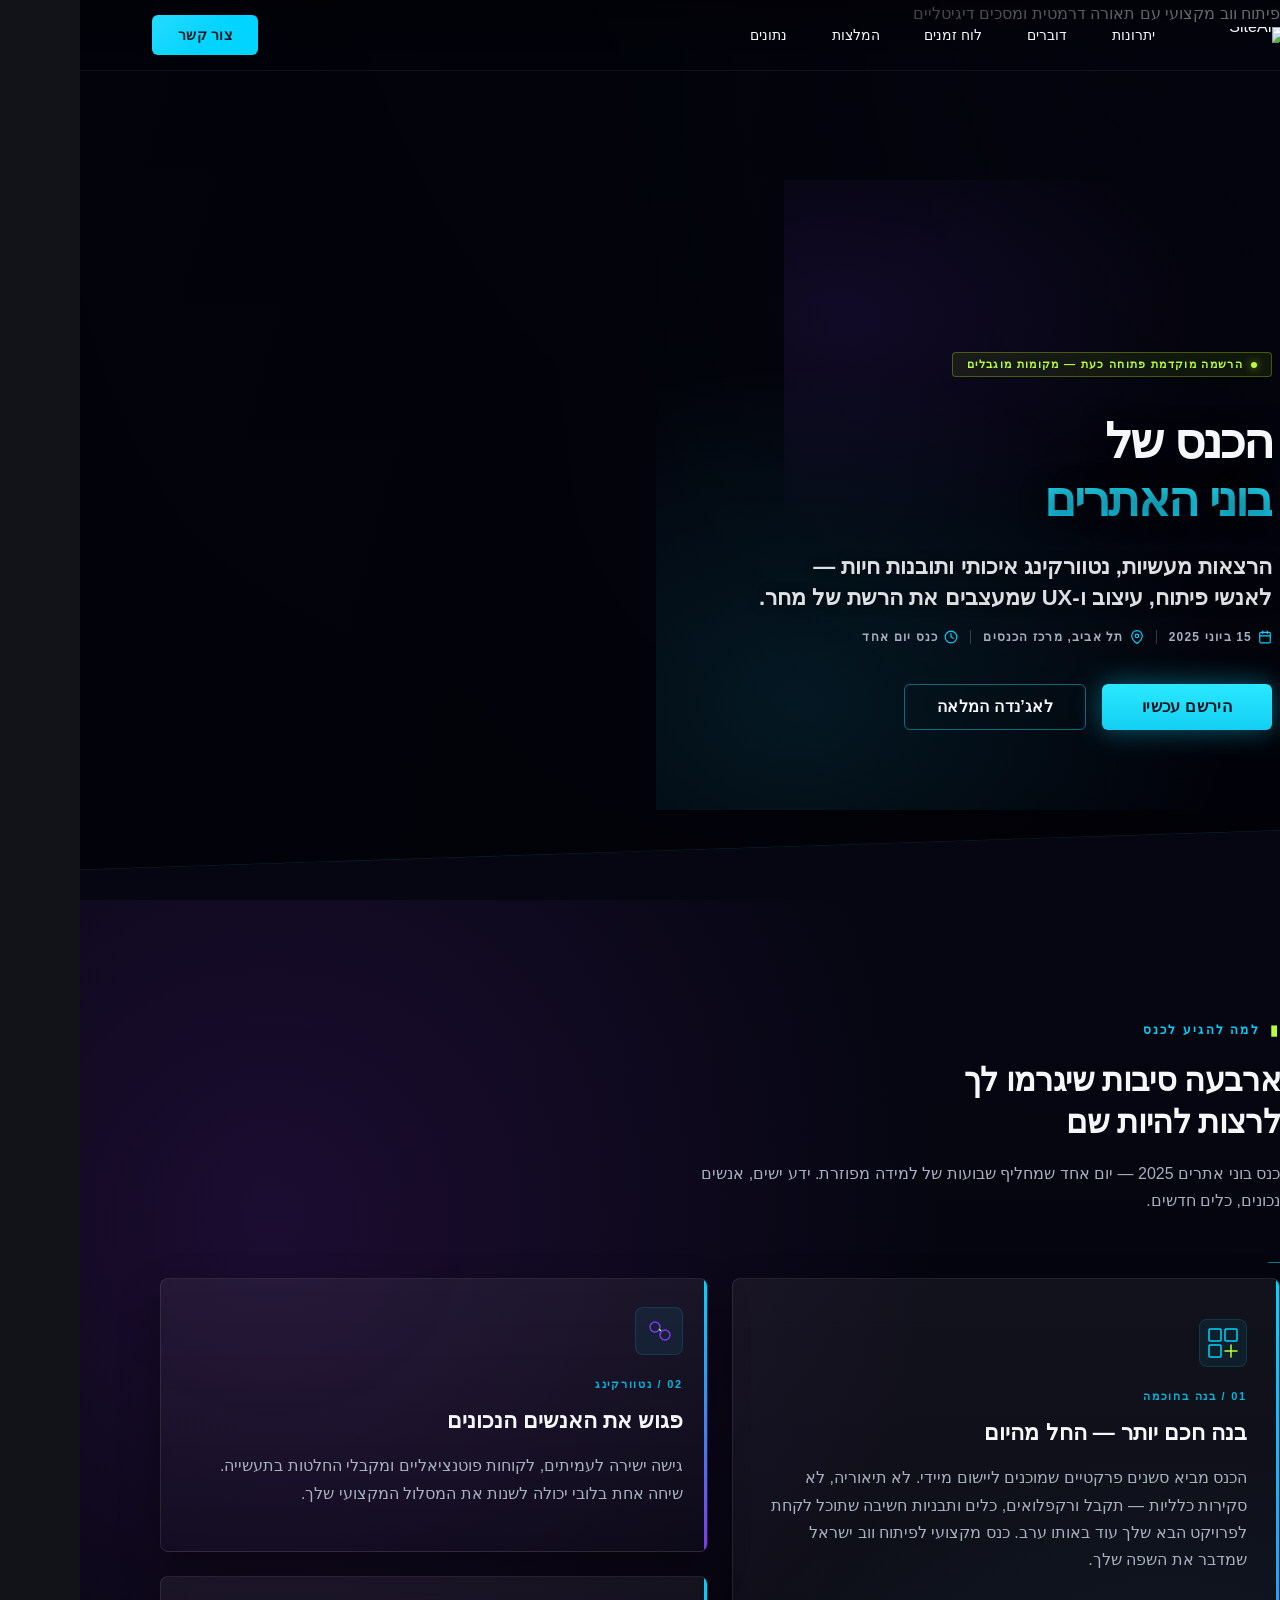
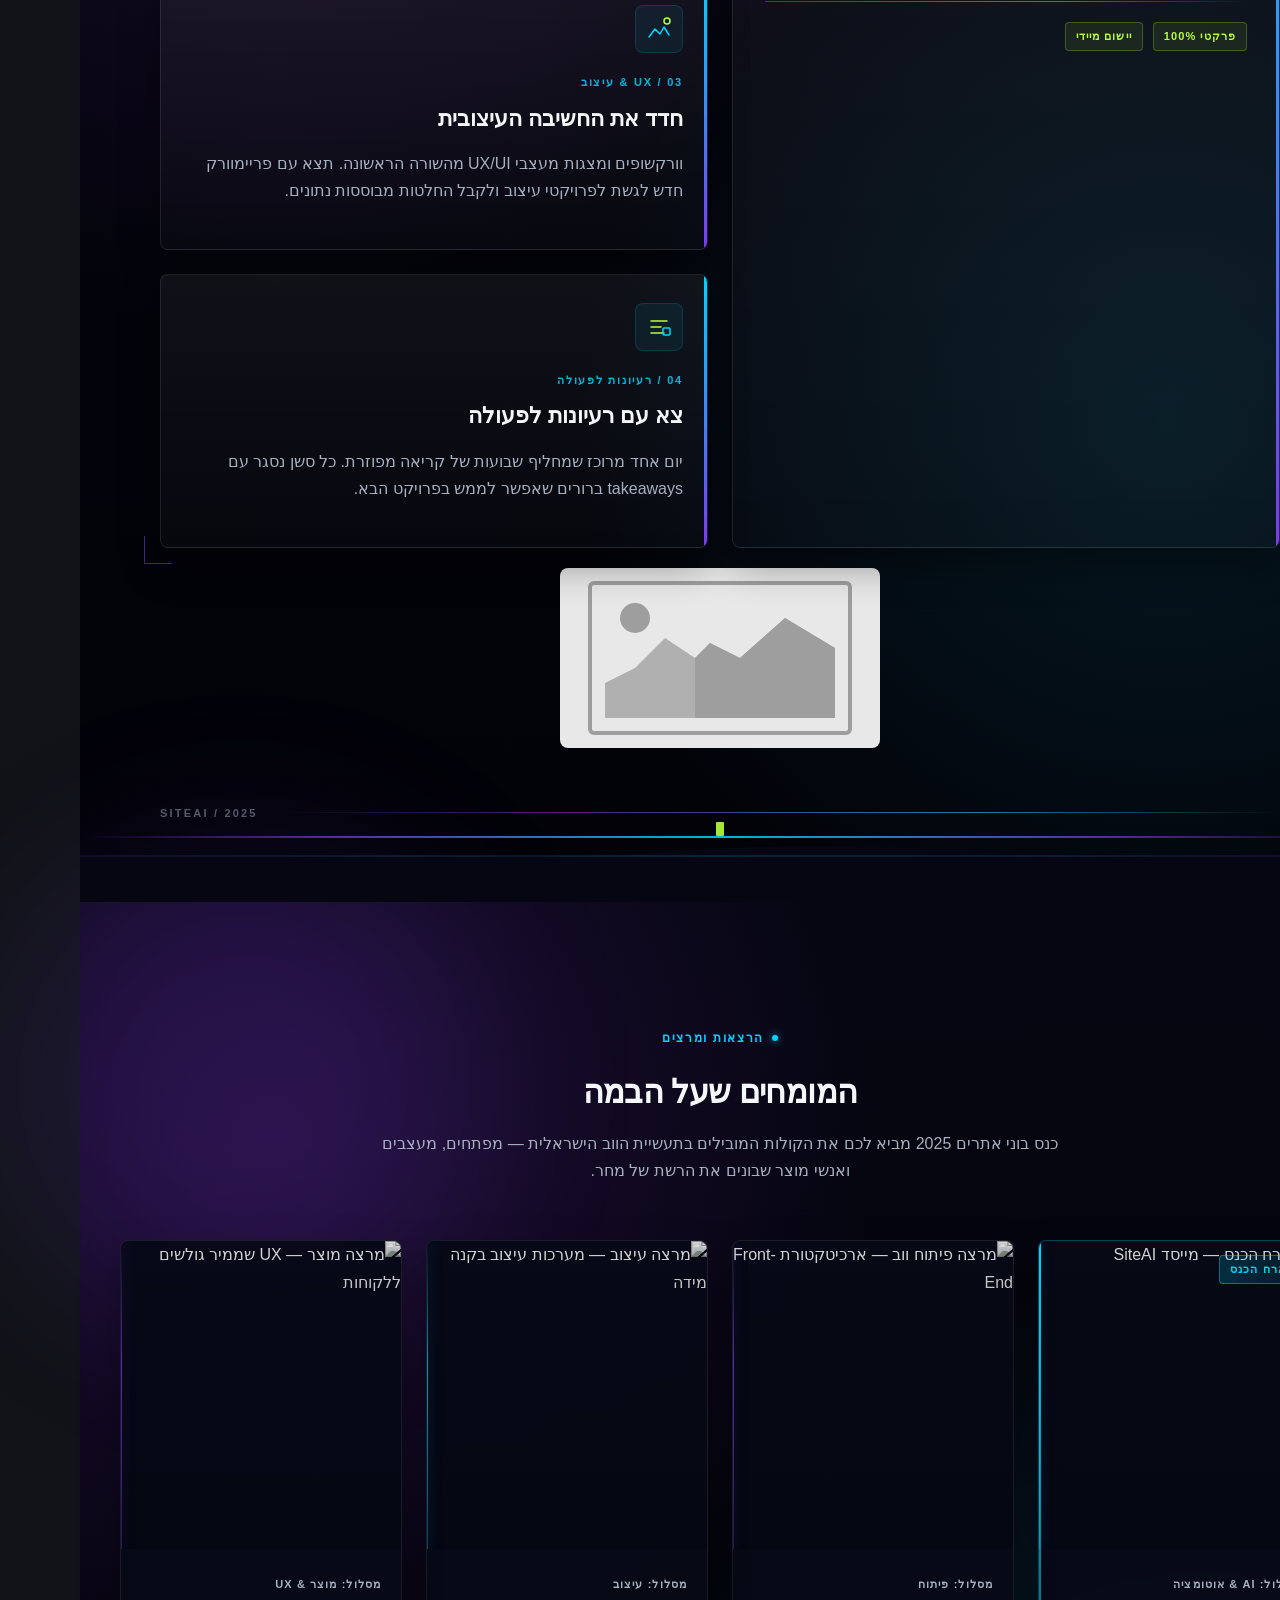
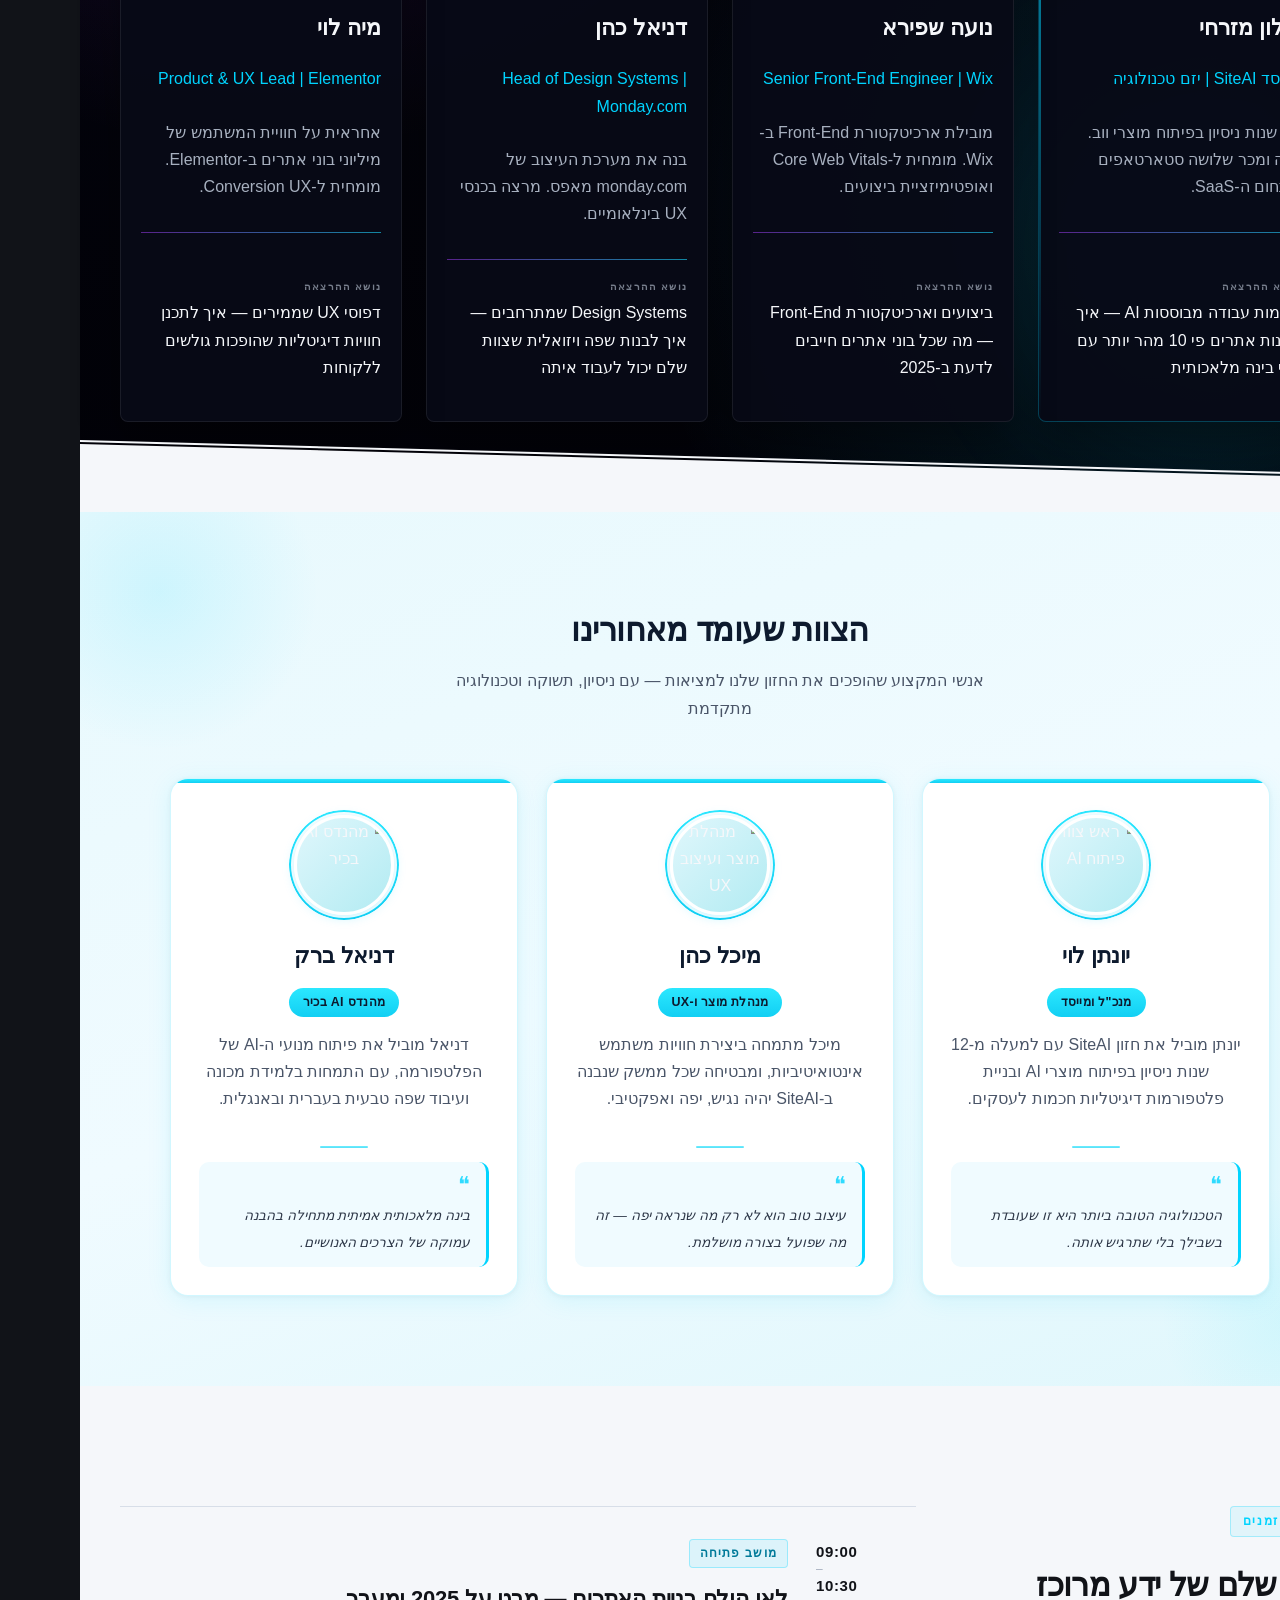
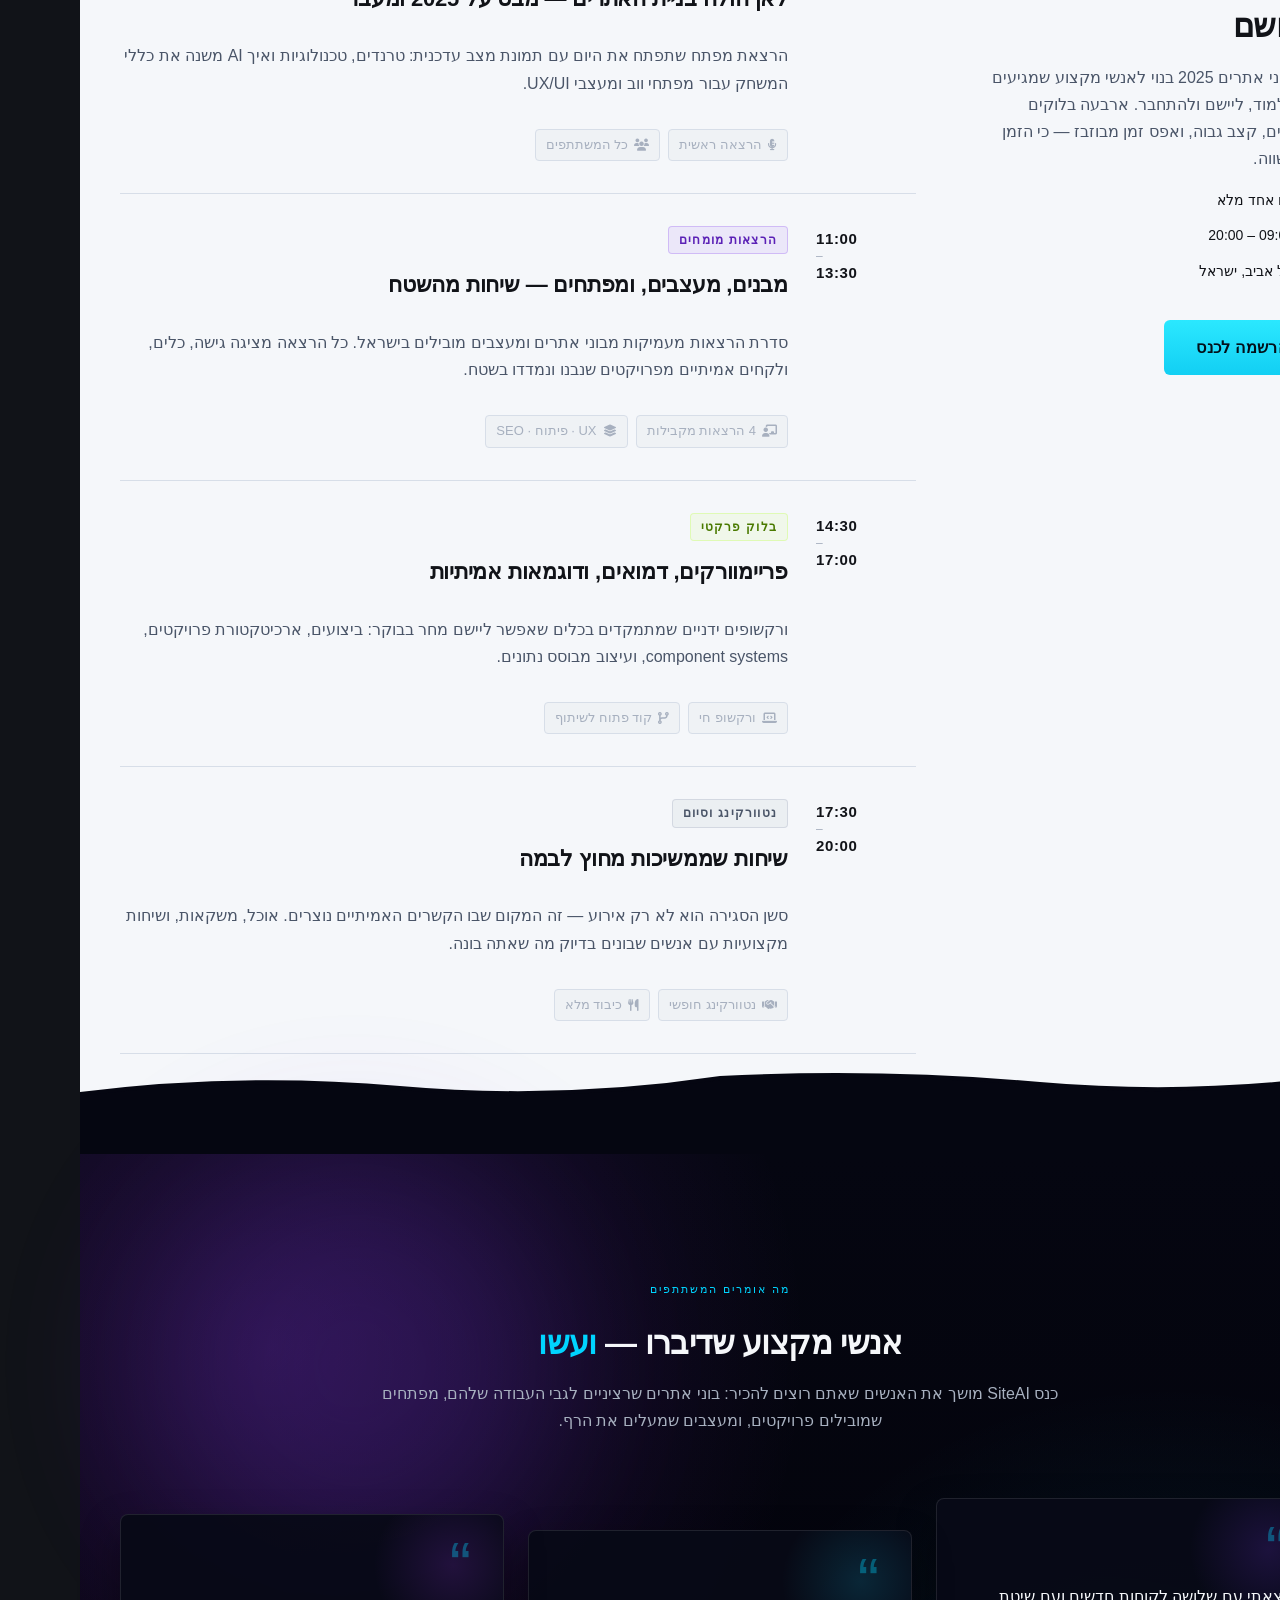
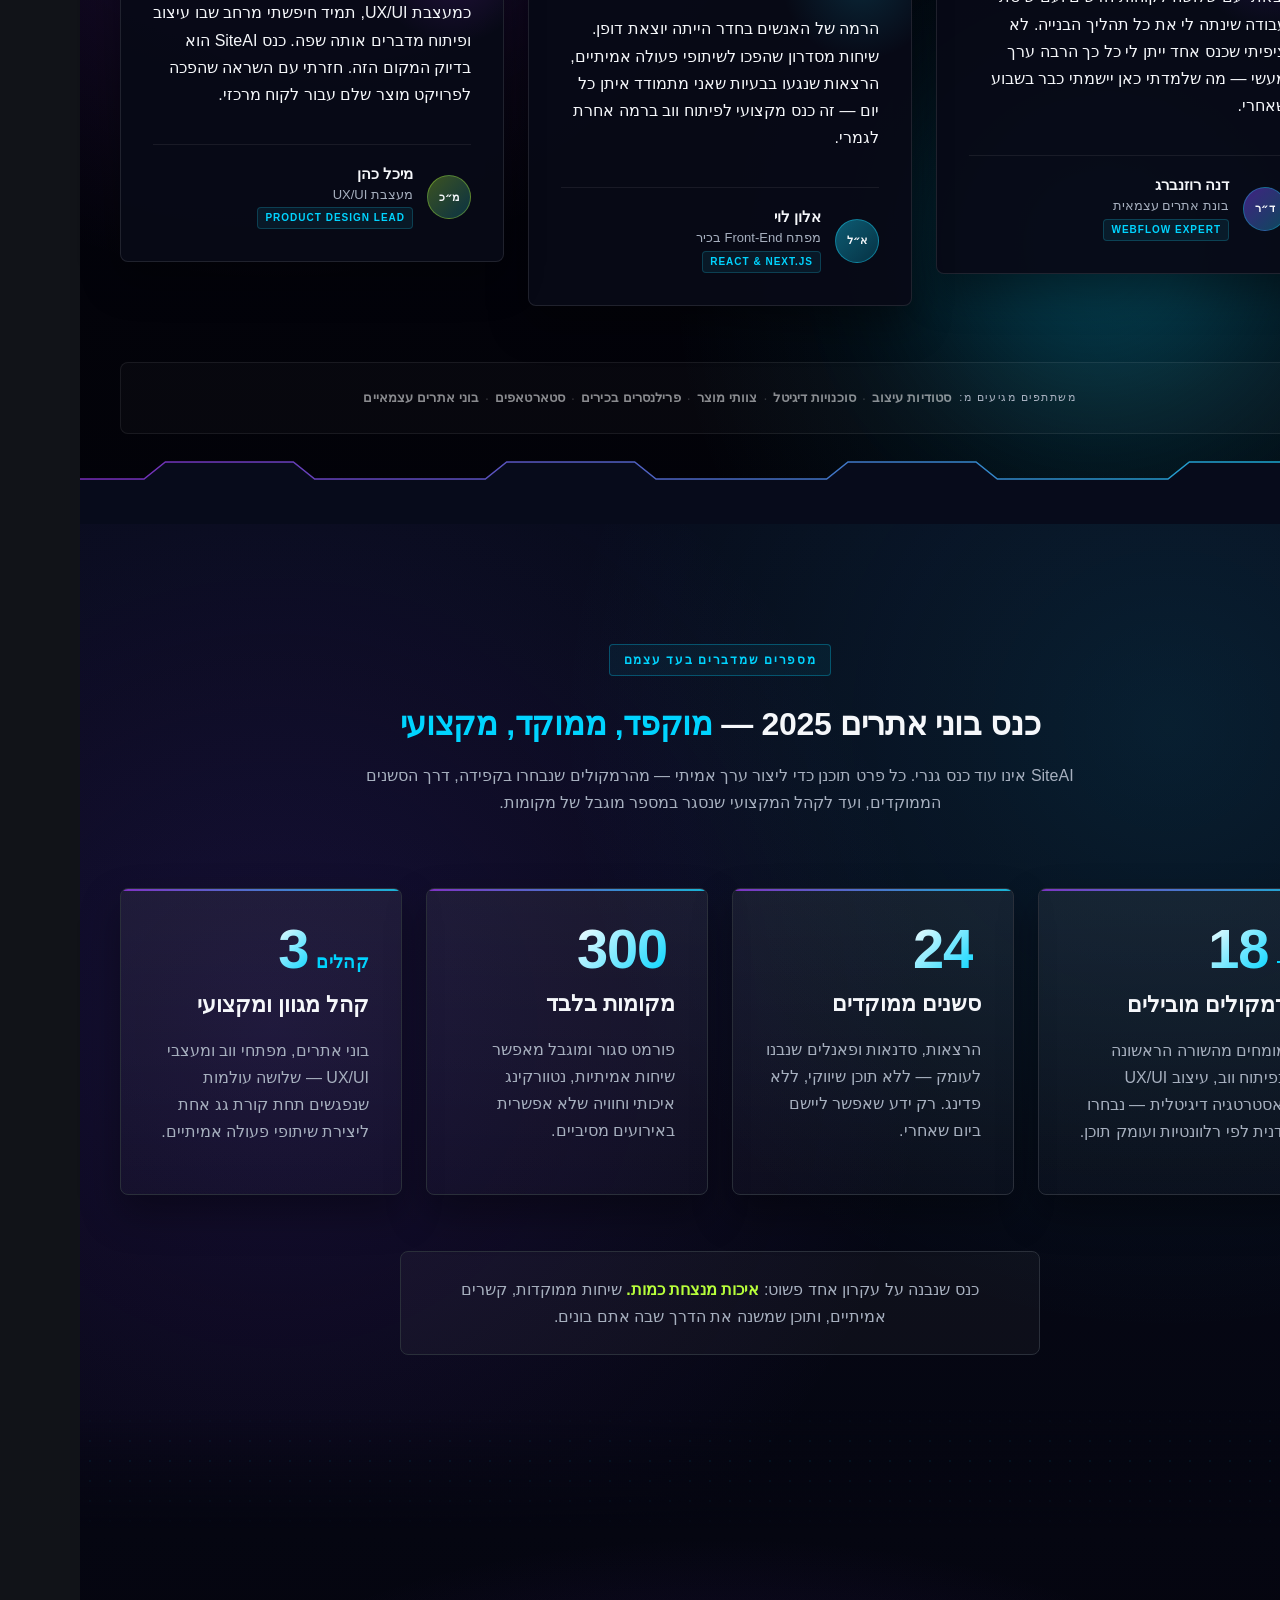
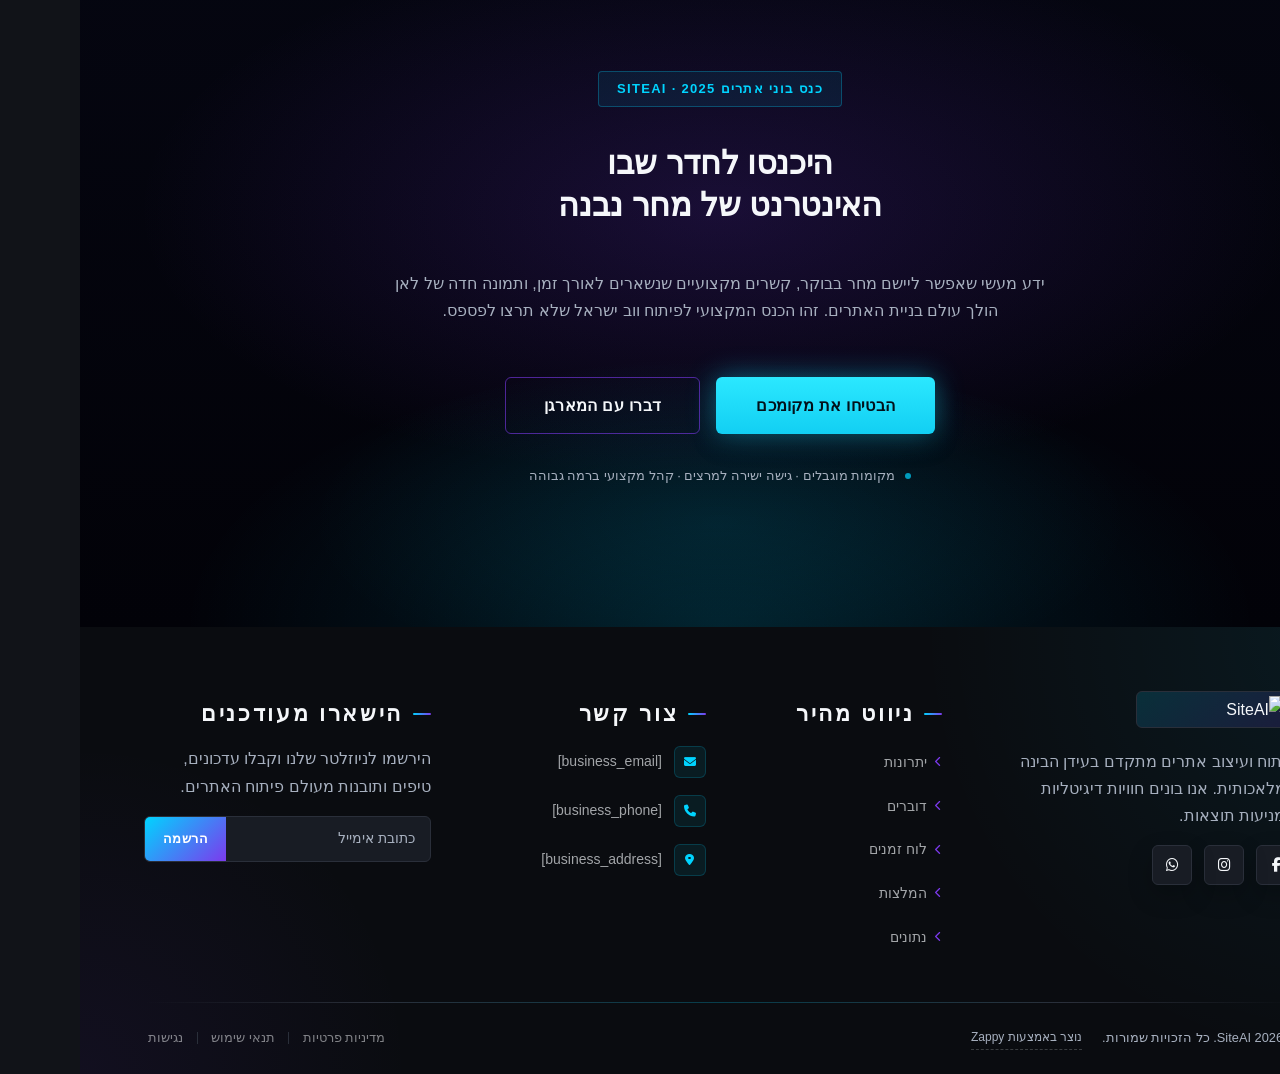
==== commit 8ed4570e: "Incremental sync: 1 page(s) — insert_element" ====
--- a/index.html
+++ b/index.html
@@ -830,7 +830,7 @@
 
 </section>
 
-<section class="index-benefits-section" dir="rtl" data-layout-spec="בית-benefits">
+<section class="index-benefits-section" dir="rtl" data-layout-spec="בית-benefits" id="index-benefits-section">
   <div class="index-benefits-container">
 
     <!-- Intro Block -->
@@ -844,14 +844,14 @@
     </div>
 
     <!-- Card Cluster -->
-    <div class="index-benefits-cluster">
+    <div class="index-benefits-cluster zappy-preserve-css-grid" id="zappy-auto-grid-1776069665970-da9qh4" data-zappy-auto-grid="true" data-zappy-grid-align="start" data-original-gap="24px" style=" align-items: stretch !important;">
 
       <!-- Corner bracket decoration -->
       <div class="index-benefits-bracket index-benefits-bracket--tl" aria-hidden="true"></div>
       <div class="index-benefits-bracket index-benefits-bracket--br" aria-hidden="true"></div>
 
       <!-- Large card (start side) -->
-      <article class="index-benefits-card index-benefits-card--large">
+      <article class="index-benefits-card index-benefits-card--large" data-grid-item-index="2">
         <div class="index-benefits-card-icon-wrap">
           <svg data-element-type="icon" data-icon-type="svg" width="32" height="32" viewBox="0 0 32 32" fill="none" xmlns="http://www.w3.org/2000/svg" aria-hidden="true">
             <rect x="2" y="2" width="12" height="12" rx="1" stroke="var(--primary)" stroke-width="1.5"></rect>
@@ -871,9 +871,9 @@
       </article>
 
       <!-- Stacked cards (end side) -->
-      <div class="index-benefits-stack">
-
-        <article class="index-benefits-card index-benefits-card--small">
+      <div class="index-benefits-stack" data-grid-item-index="3">
+
+        <article class="index-benefits-card index-benefits-card--small" data-grid-item-index="0">
           <div class="index-benefits-card-icon-wrap">
             <svg data-element-type="icon" data-icon-type="svg" width="28" height="28" viewBox="0 0 28 28" fill="none" xmlns="http://www.w3.org/2000/svg" aria-hidden="true">
               <circle cx="10" cy="10" r="5" stroke="var(--secondary)" stroke-width="1.5"></circle>
@@ -886,7 +886,7 @@
           <p class="index-benefits-card-text">גישה ישירה לעמיתים, לקוחות פוטנציאליים ומקבלי החלטות בתעשייה. שיחה אחת בלובי יכולה לשנות את המסלול המקצועי שלך.</p>
         </article>
 
-        <article class="index-benefits-card index-benefits-card--small">
+        <article class="index-benefits-card index-benefits-card--small" data-grid-item-index="1">
           <div class="index-benefits-card-icon-wrap">
             <svg data-element-type="icon" data-icon-type="svg" width="28" height="28" viewBox="0 0 28 28" fill="none" xmlns="http://www.w3.org/2000/svg" aria-hidden="true">
               <path d="M4 22L10 14l5 5 4-7 5 8" stroke="var(--primary)" stroke-width="1.5" stroke-linecap="round" stroke-linejoin="round"></path>
@@ -895,10 +895,10 @@
           </div>
           <div class="index-benefits-card-tag">03 / UX &amp; עיצוב</div>
           <h3 class="index-benefits-card-title">חדד את החשיבה העיצובית</h3>
-          <p class="index-benefits-card-text">וורקשופים ומצגות מעצבי UX/UI מהשורה הראשונה. תצא עם פריימוורק חדש לגשת לפרויקטי עיצוב ולקבל החלטות מבוססות נתונים.</p>
+          <p class="index-benefits-card-text" style="">וורקשופים ומצגות מעצבי UX/UI מהשורה הראשונה. תצא עם פריימוורק חדש לגשת לפרויקטי עיצוב ולקבל החלטות מבוססות נתונים.</p>
         </article>
 
-        <article class="index-benefits-card index-benefits-card--small">
+        <article class="index-benefits-card index-benefits-card--small" data-grid-item-index="2">
           <div class="index-benefits-card-icon-wrap">
             <svg data-element-type="icon" data-icon-type="svg" width="28" height="28" viewBox="0 0 28 28" fill="none" xmlns="http://www.w3.org/2000/svg" aria-hidden="true">
               <path d="M6 8h16M6 14h10M6 20h13" stroke="var(--accent)" stroke-width="1.5" stroke-linecap="round"></path>
@@ -911,7 +911,7 @@
         </article>
 
       </div>
-    </div>
+    </div><div class="zappy-inserted-element" id="zappy-element-1776069688464-dkws04c2n" data-element-id="zappy-element-1776069688464-dkws04c2n" data-element-type="image" data-zappy-newly-inserted="true" style="max-width: 600px; margin: 20px auto;"><img src="[data-uri]" alt="Image" style="width: 320px; height: 180px; border-radius: 8px; max-width: 100%; object-fit: cover; margin: 20px auto; object-position: 50% 50%; display: block;" data-element-type="image" data-element-id="zappy-element-1776069688464-dkws04c2n" id="zappy-element-1776069688464-dkws04c2n"></div>
 
     <!-- Structural line decoration -->
     <div class="index-benefits-structural-line" aria-hidden="true">
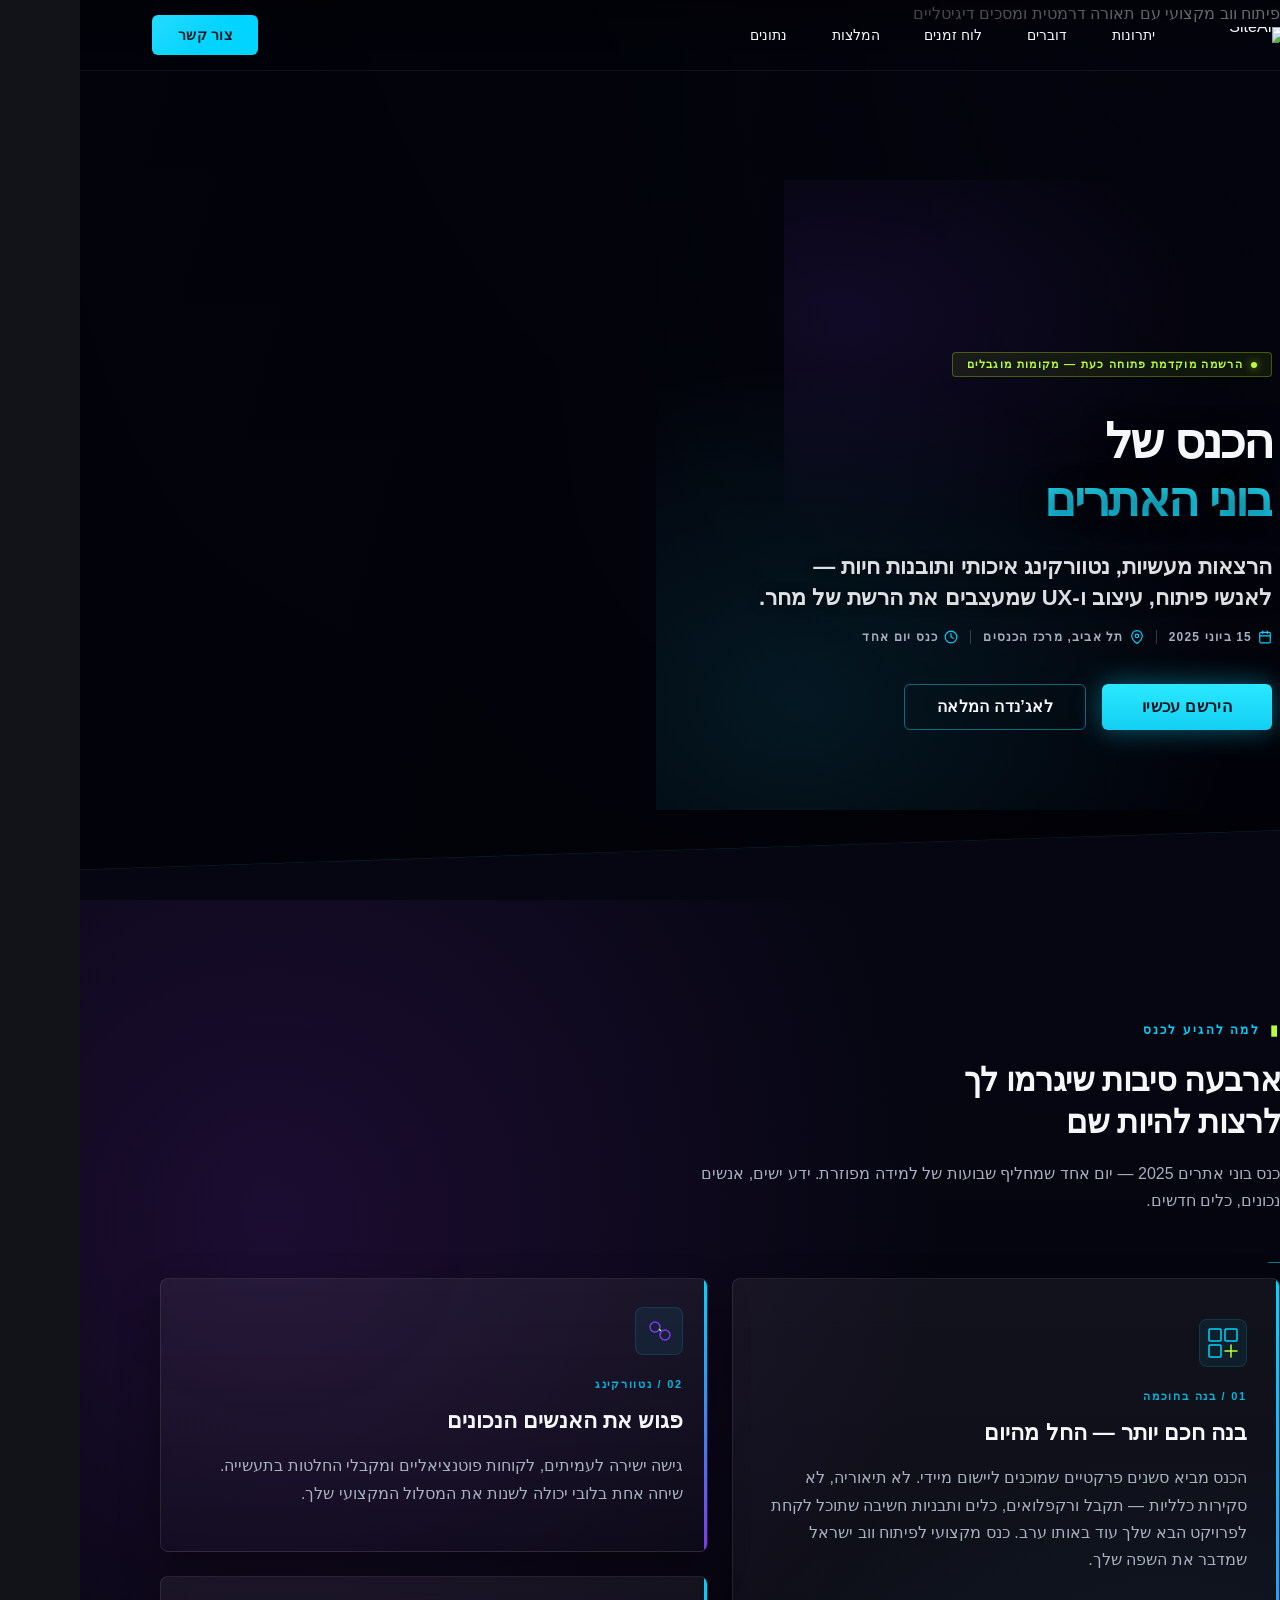
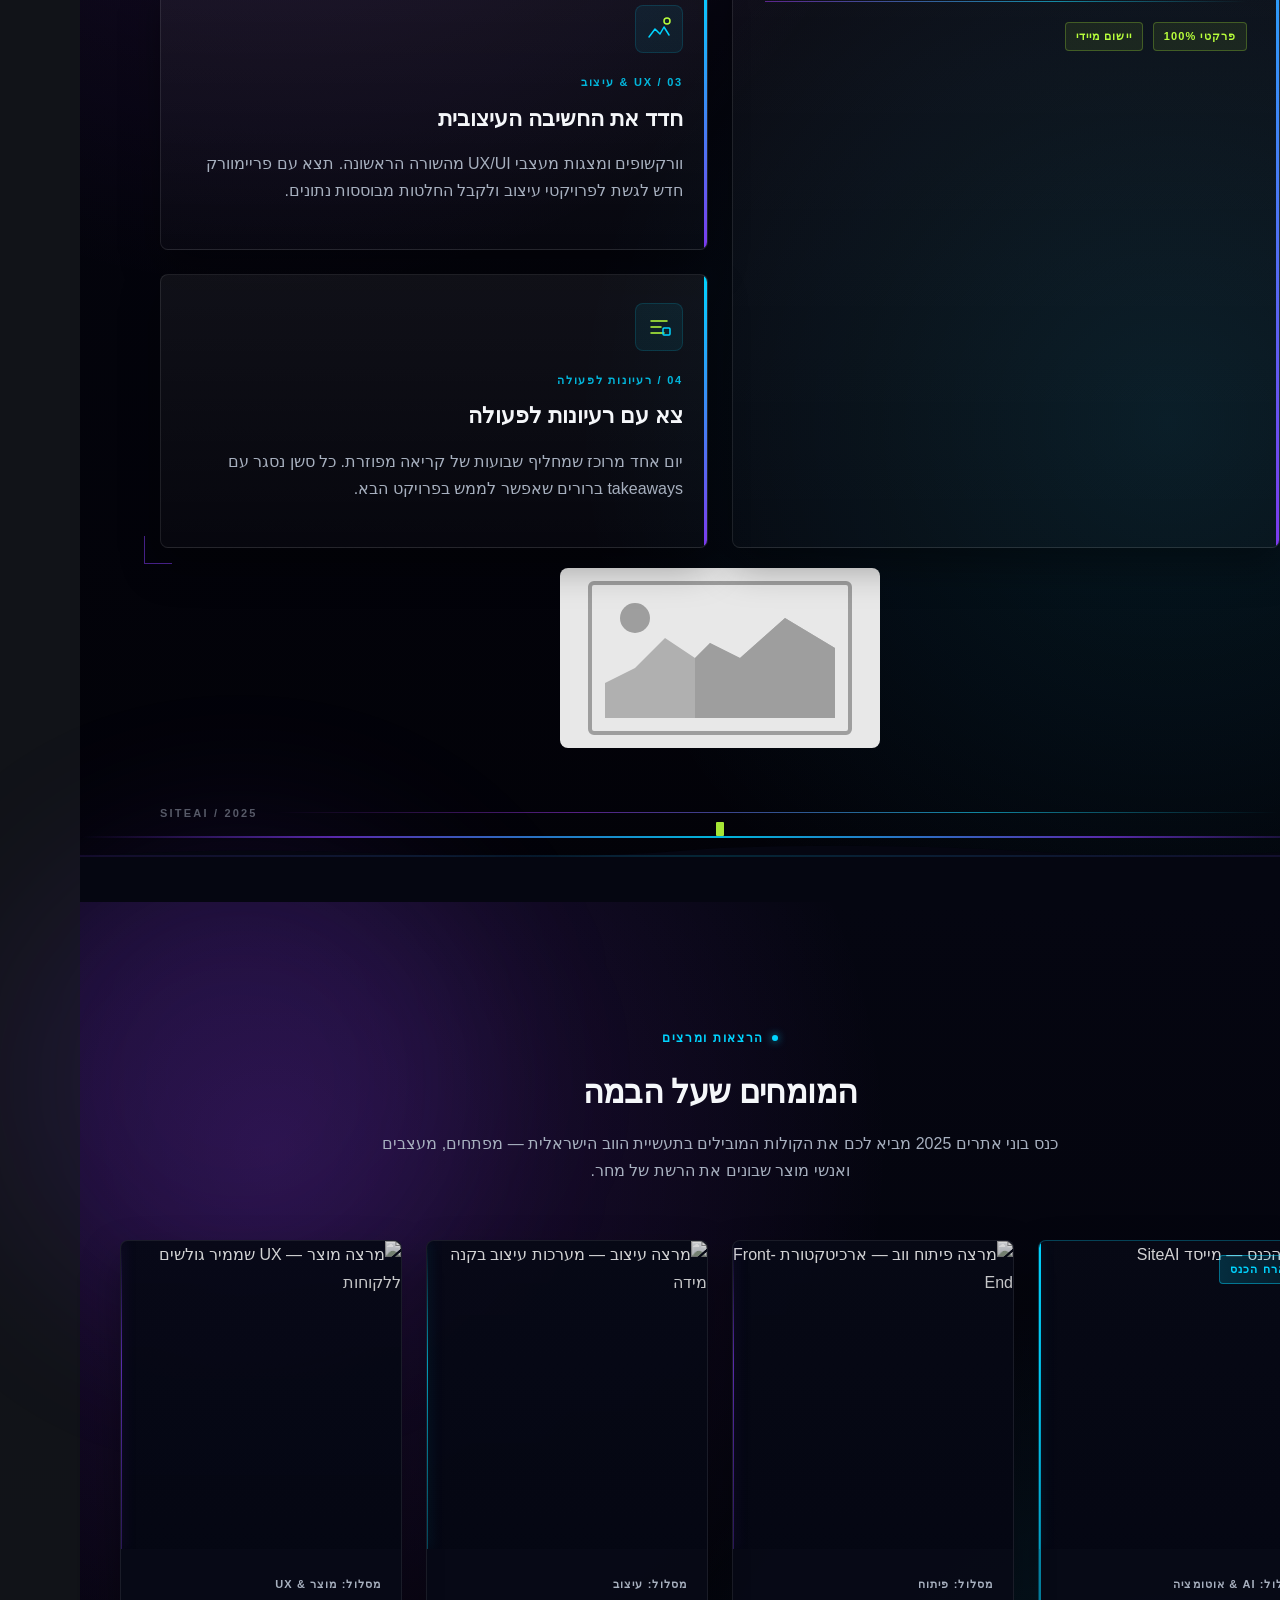
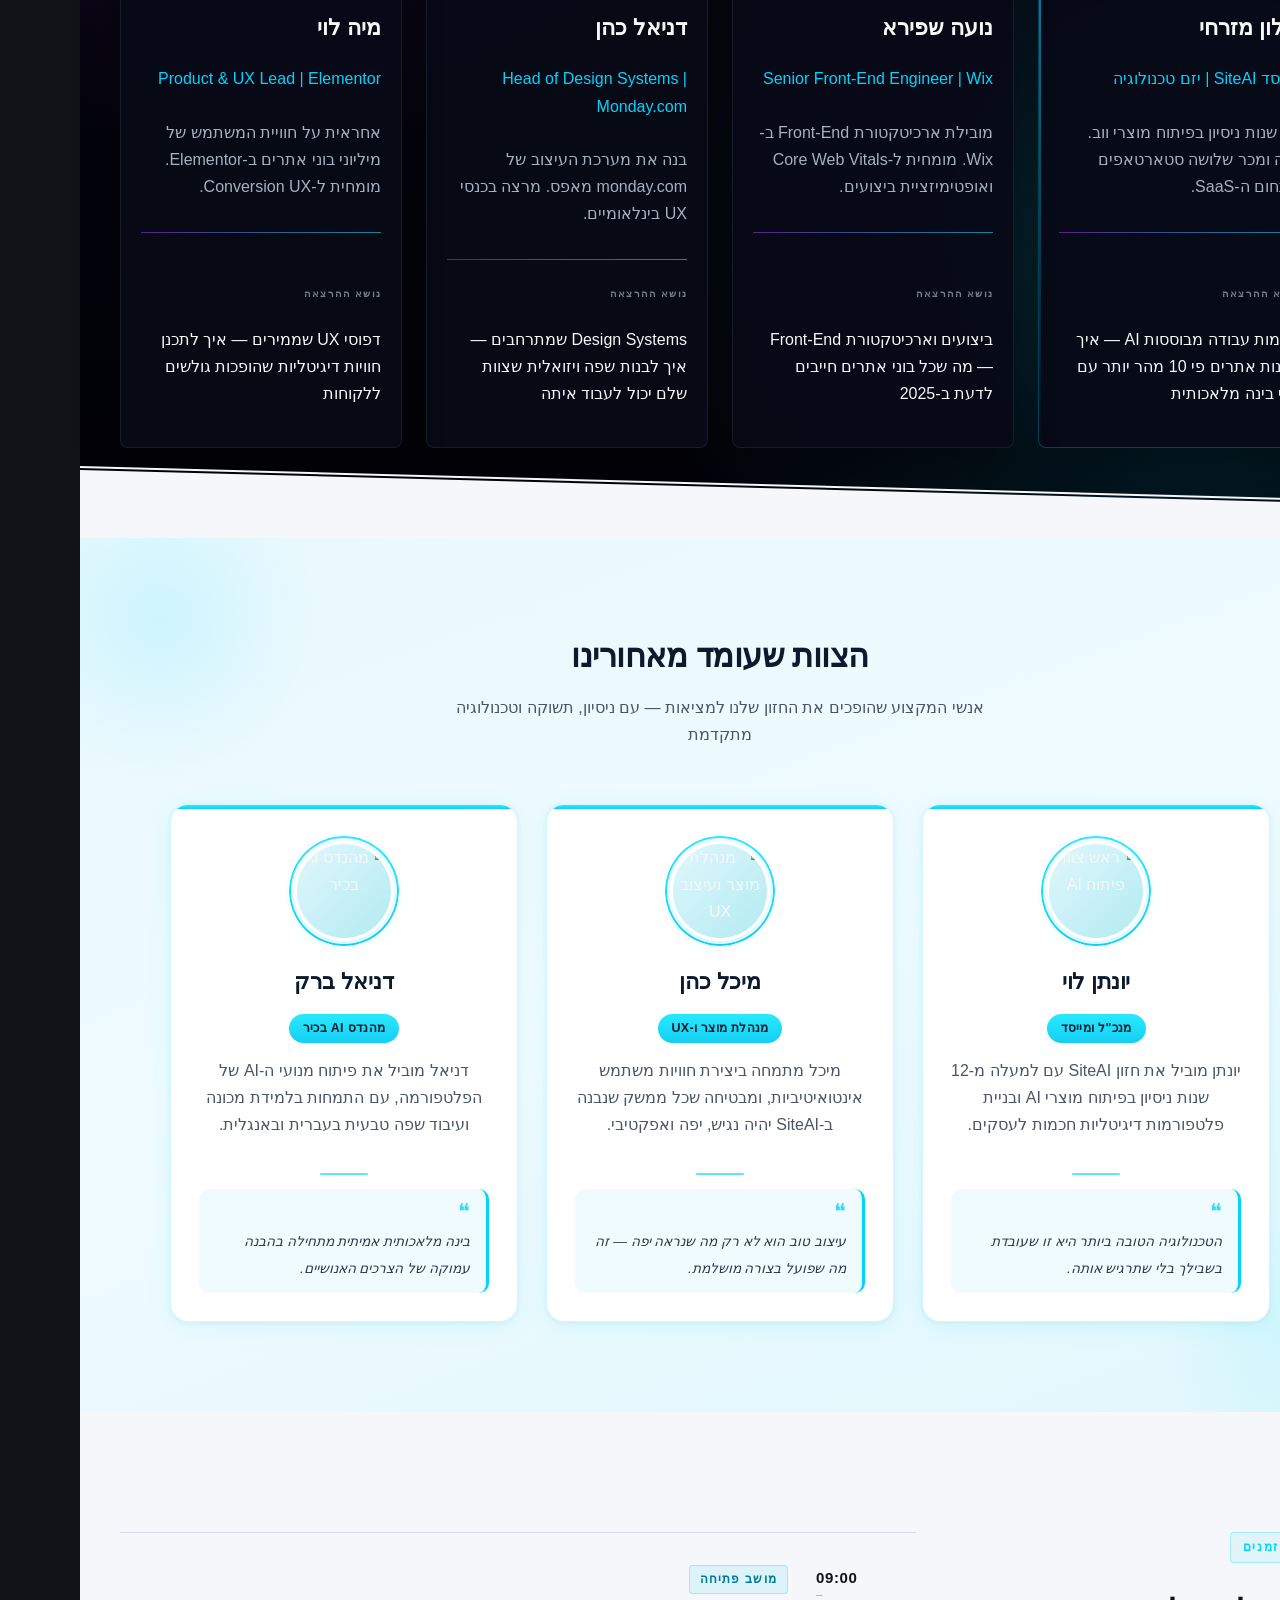
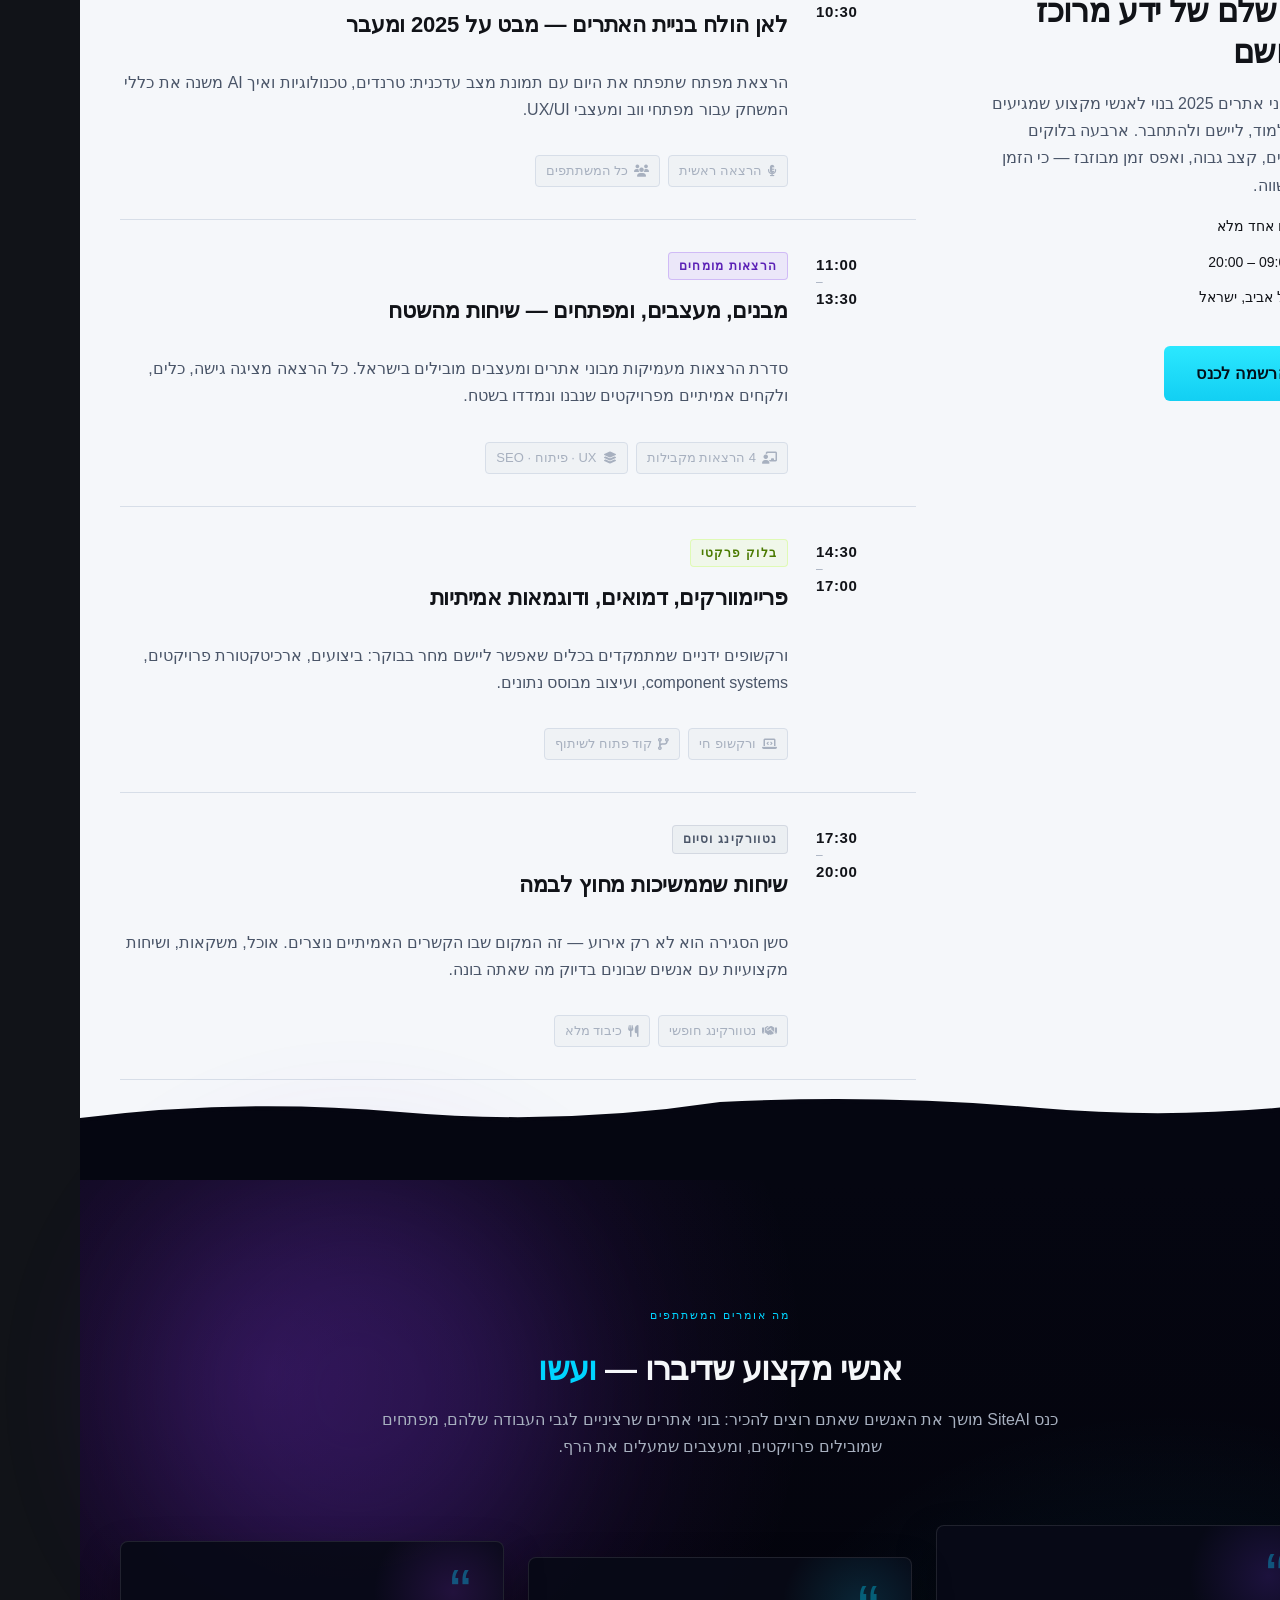
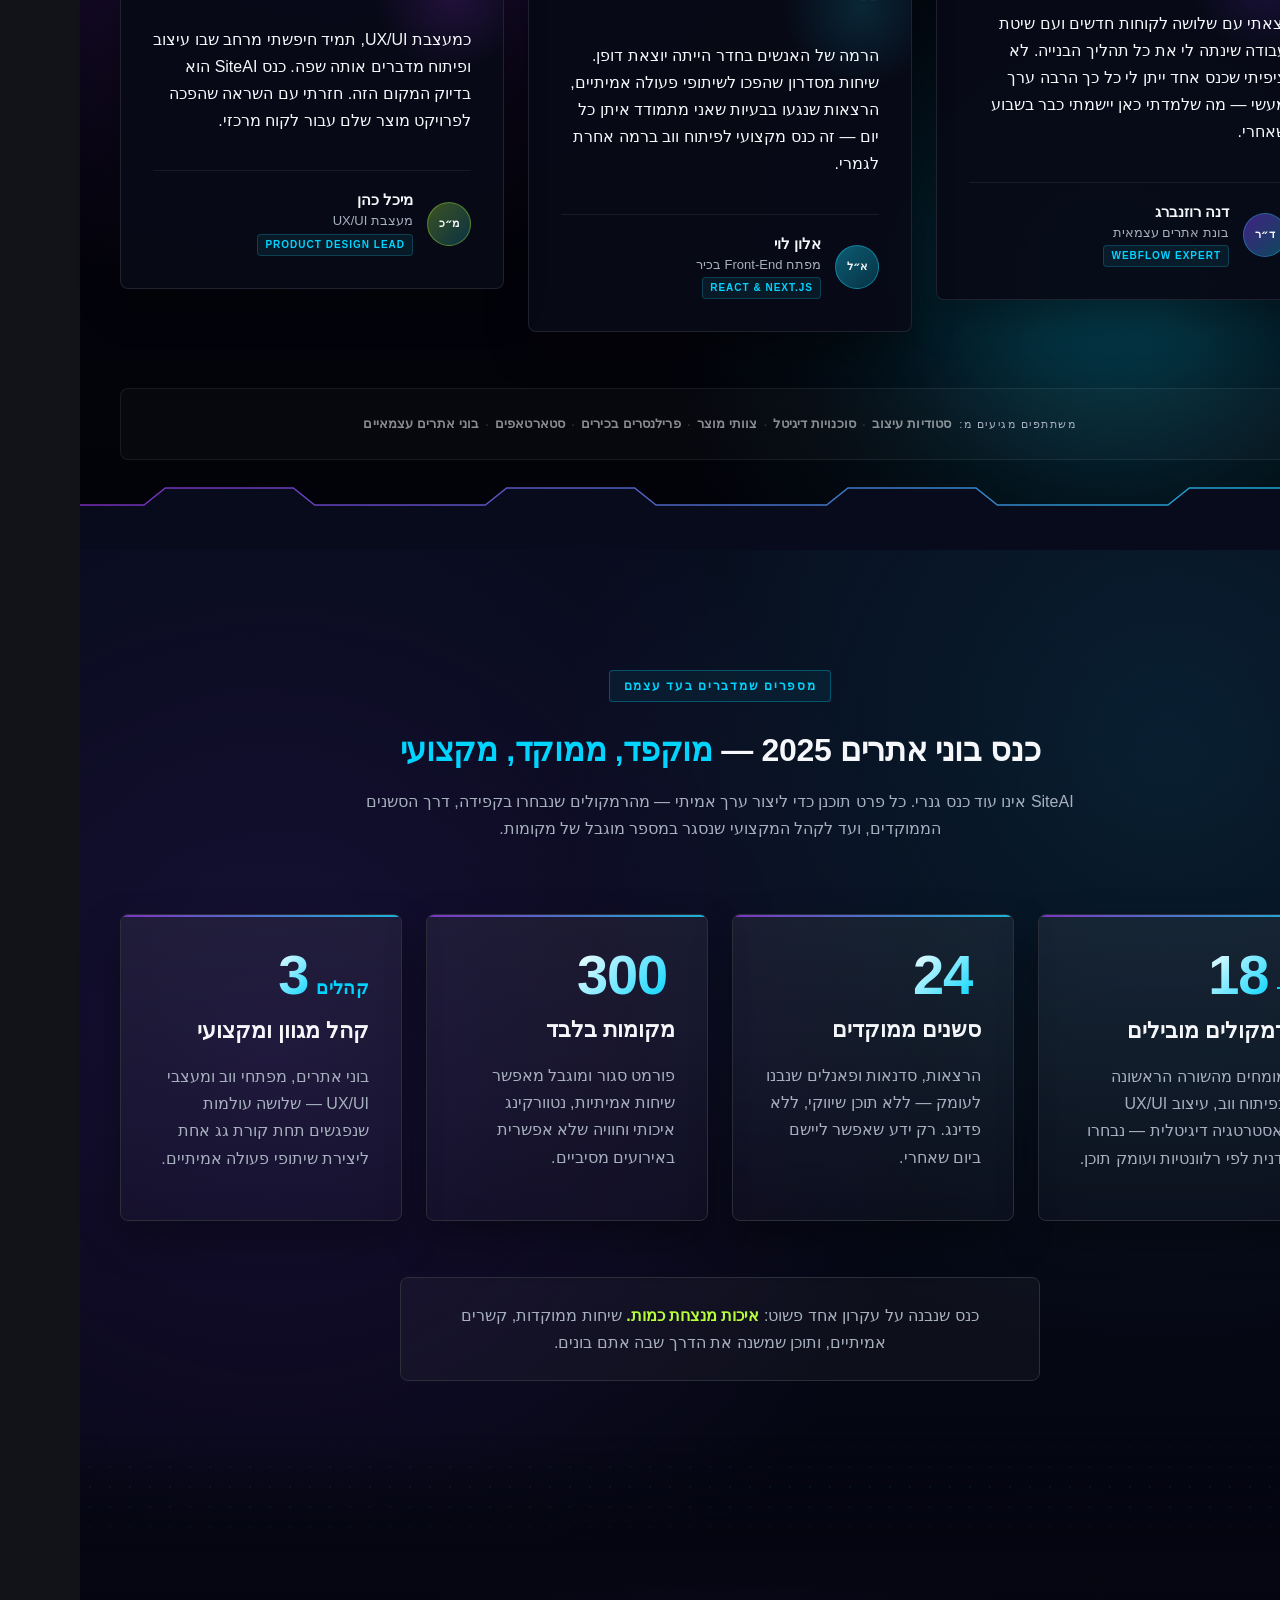
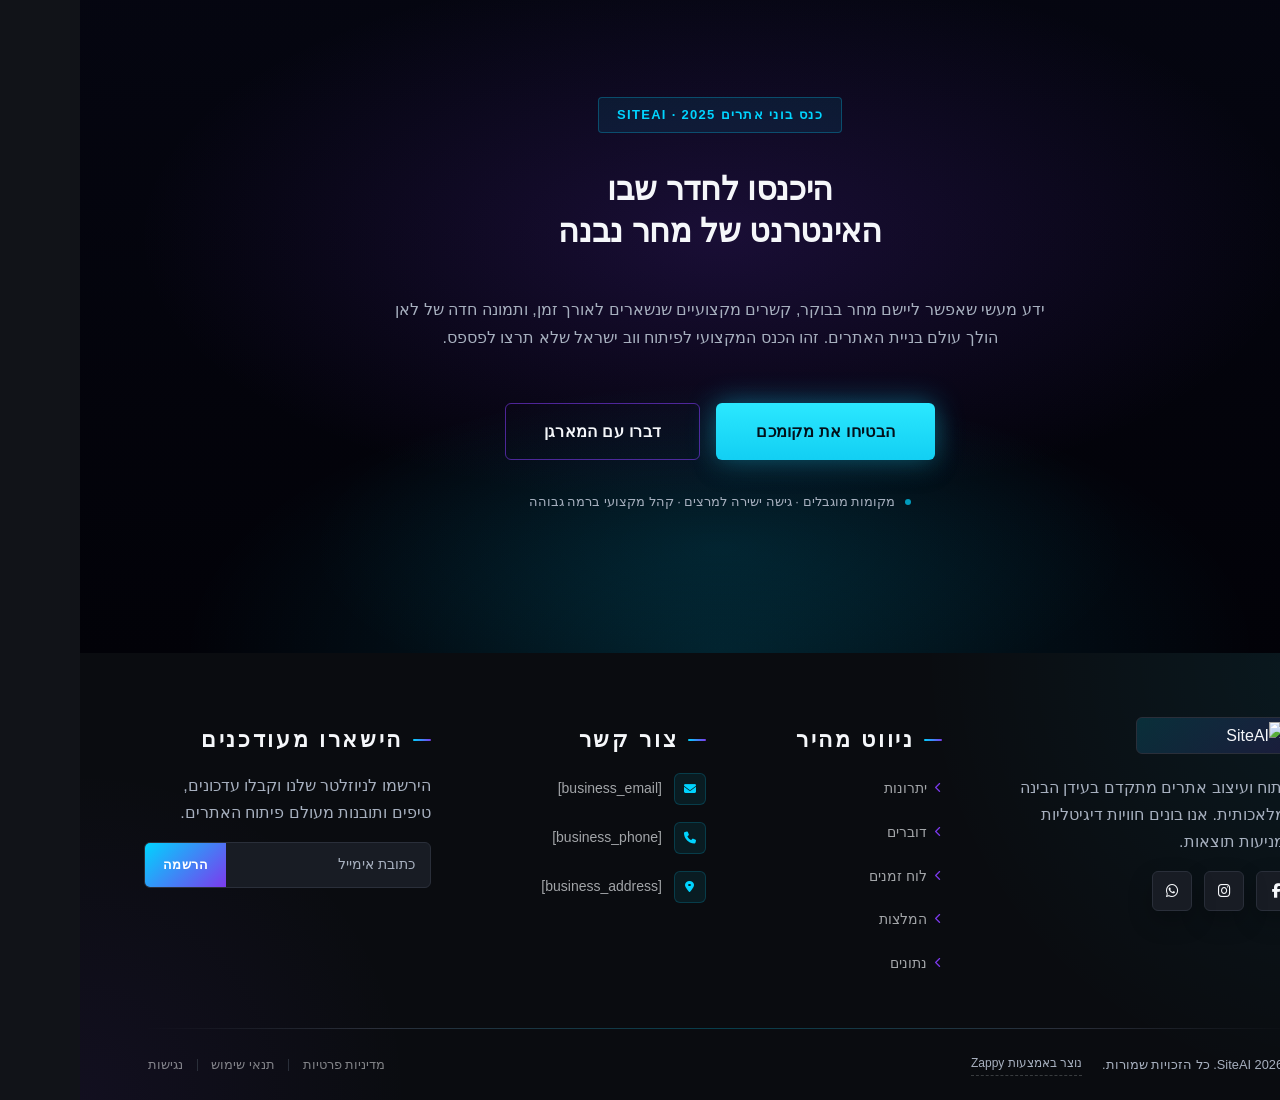
==== commit 43d6f300: "Incremental sync: 1 page(s) — update_image" ====
--- a/index.html
+++ b/index.html
@@ -957,12 +957,12 @@
     </div>
 
     <!-- Cards Grid -->
-    <div class="speakers-grid">
+    <div class="speakers-grid zappy-preserve-css-grid" id="zappy-auto-grid-1776149948657-pqg0qv" data-zappy-auto-grid="true" data-original-item-width="282" data-original-gap="24px" style="display: grid; --zappy-grid-cols: repeat(4, minmax(0, 1fr)); align-items: stretch !important; grid-template-columns: repeat(4, minmax(0, 1fr));" data-zappy-explicit-columns="true">
 
       <!-- Card 1: Host Spotlight -->
-      <article class="speaker-card speaker-card--host">
+      <article class="speaker-card speaker-card--host" data-grid-item-index="0">
         <div class="speaker-card__image-wrap">
-          <img data-placeholder="index-speakers-image-1" data-context="Professional monochrome portrait of a confident Israeli male tech entrepreneur and web conference host, mid-30s, wearing a dark blazer, photographed in dramatic studio lighting with a subtle cyan neon rim light on one side and soft purple ambient glow on the other, dark background, premium editorial photography style" width="400" height="440" src="/assets/site-index-speakers-image-1.webp" alt="מארח הכנס — מייסד SiteAI">
+          <a data-zappy-click-action="link" href="/assets/_____________________-1776150950440-fdo52k.pdf" target="_blank" rel="noopener noreferrer" style="text-decoration: none; color: inherit; display: contents;"><div data-zappy-zoom-wrapper="true" data-element-id="img-1776149948634-ojgsdsilg" data-element-type="image" data-zappy-zoom-wrapper-width="288px" data-zappy-zoom-wrapper-height="317px" data-zappy-zoom-wrapper-width-mode="px" data-zappy-zoom-clip="true" data-zappy-wrapper-margins-applied="true" style="position: relative !important; overflow: hidden !important; width: 288px !important; max-width: 100% !important; margin-left: auto !important; margin-right: auto !important; height: 317px !important; display: block !important; cursor: pointer;" data-zappy-click-action="link"><img data-placeholder="index-speakers-image-1" data-context="Professional monochrome portrait of a confident Israeli male tech entrepreneur and web conference host, mid-30s, wearing a dark blazer, photographed in dramatic studio lighting with a subtle cyan neon rim light on one side and soft purple ambient glow on the other, dark background, premium editorial photography style" width="400" height="440" src="/assets/site-index-speakers-image-1.webp" alt="מארח הכנס — מייסד SiteAI" data-element-type="image" data-element-id="img-1776149948634-ojgsdsilg" style="object-position: 50% 0% !important; display: block; margin-top: 0px !important; margin-bottom: 0px !important; left: -8.30536% !important; top: 0% !important; width: 116.611% !important; height: 103% !important; max-width: none !important; max-height: none !important; object-fit: cover !important; position: absolute !important;" data-zappy-zoom="1.03" data-zappy-object-position="50% 0%" data-zappy-click-action="link"></div></a>
           <div class="speaker-card__image-overlay" aria-hidden="true"></div>
           <div class="speaker-card__host-badge">מארח הכנס</div>
           <div class="speaker-card__neon-edge speaker-card__neon-edge--cyan" aria-hidden="true"></div>
@@ -976,16 +976,16 @@
           <p class="speaker-card__credibility">10 שנות ניסיון בפיתוח מוצרי ווב. בנה ומכר שלושה סטארטאפים בתחום ה-SaaS.</p>
           <div class="speaker-card__divider" aria-hidden="true"></div>
           <div class="speaker-card__topic">
-            <span class="speaker-card__topic-label">נושא ההרצאה</span>
-            <p class="speaker-card__topic-text">זרימות עבודה מבוססות AI — איך לבנות אתרים פי 10 מהר יותר עם כלי בינה מלאכותית</p>
+            <p class="zappy-editable"><span class="speaker-card__topic-label">נושא ההרצאה</span>
+            </p><p class="speaker-card__topic-text">זרימות עבודה מבוססות AI — איך לבנות אתרים פי 10 מהר יותר עם כלי בינה מלאכותית</p>
           </div>
         </div>
       </article>
 
       <!-- Card 2: Dev Expert -->
-      <article class="speaker-card">
+      <article class="speaker-card" data-grid-item-index="1">
         <div class="speaker-card__image-wrap">
-          <img data-placeholder="index-speakers-image-2" data-context="Professional monochrome portrait of a skilled Israeli female front-end developer, late 20s, with short dark hair, photographed in dramatic studio lighting with a subtle cyan neon rim light on one side, dark near-black background, focused and technical expression, premium editorial photography style for a web conference speaker" width="400" height="440" src="/assets/site-index-speakers-image-2.webp" alt="מרצה פיתוח ווב — ארכיטקטורת Front-End">
+          <img data-placeholder="index-speakers-image-2" data-context="Professional monochrome portrait of a skilled Israeli female front-end developer, late 20s, with short dark hair, photographed in dramatic studio lighting with a subtle cyan neon rim light on one side, dark near-black background, focused and technical expression, premium editorial photography style for a web conference speaker" width="400" height="440" src="/assets/site-index-speakers-image-2.webp" alt="מרצה פיתוח ווב — ארכיטקטורת Front-End" data-element-type="image" data-element-id="img-1776149948634-ee265rchm" style="">
           <div class="speaker-card__image-overlay" aria-hidden="true"></div>
           <div class="speaker-card__neon-edge speaker-card__neon-edge--purple" aria-hidden="true"></div>
         </div>
@@ -998,16 +998,16 @@
           <p class="speaker-card__credibility">מובילת ארכיטקטורת Front-End ב-Wix. מומחית ל-Core Web Vitals ואופטימיזציית ביצועים.</p>
           <div class="speaker-card__divider" aria-hidden="true"></div>
           <div class="speaker-card__topic">
-            <span class="speaker-card__topic-label">נושא ההרצאה</span>
-            <p class="speaker-card__topic-text">ביצועים וארכיטקטורת Front-End — מה שכל בוני אתרים חייבים לדעת ב-2025</p>
+            <p class="zappy-editable"><span class="speaker-card__topic-label">נושא ההרצאה</span>
+            </p><p class="speaker-card__topic-text">ביצועים וארכיטקטורת Front-End — מה שכל בוני אתרים חייבים לדעת ב-2025</p>
           </div>
         </div>
       </article>
 
       <!-- Card 3: Design Expert -->
-      <article class="speaker-card">
+      <article class="speaker-card" data-grid-item-index="2">
         <div class="speaker-card__image-wrap">
-          <img data-placeholder="index-speakers-image-3" data-context="Professional monochrome portrait of a creative Israeli male UX/UI designer, early 30s, with stylish glasses, photographed in dramatic studio lighting with a subtle purple neon rim light on one side, dark background, thoughtful artistic expression, premium editorial photography style for a web design conference speaker" width="400" height="440" src="/assets/site-index-speakers-image-3.webp" alt="מרצה עיצוב — מערכות עיצוב בקנה מידה">
+          <img data-placeholder="index-speakers-image-3" data-context="Professional monochrome portrait of a creative Israeli male UX/UI designer, early 30s, with stylish glasses, photographed in dramatic studio lighting with a subtle purple neon rim light on one side, dark background, thoughtful artistic expression, premium editorial photography style for a web design conference speaker" width="400" height="440" src="/assets/site-index-speakers-image-3.webp" alt="מרצה עיצוב — מערכות עיצוב בקנה מידה" data-element-type="image" data-element-id="img-1776149948634-eeus9hbpr" style="">
           <div class="speaker-card__image-overlay" aria-hidden="true"></div>
           <div class="speaker-card__neon-edge speaker-card__neon-edge--cyan" aria-hidden="true"></div>
         </div>
@@ -1020,16 +1020,16 @@
           <p class="speaker-card__credibility">בנה את מערכת העיצוב של monday.com מאפס. מרצה בכנסי UX בינלאומיים.</p>
           <div class="speaker-card__divider" aria-hidden="true"></div>
           <div class="speaker-card__topic">
-            <span class="speaker-card__topic-label">נושא ההרצאה</span>
-            <p class="speaker-card__topic-text">Design Systems שמתרחבים — איך לבנות שפה ויזואלית שצוות שלם יכול לעבוד איתה</p>
+            <p class="zappy-editable"><span class="speaker-card__topic-label">נושא ההרצאה</span>
+            </p><p class="speaker-card__topic-text">Design Systems שמתרחבים — איך לבנות שפה ויזואלית שצוות שלם יכול לעבוד איתה</p>
           </div>
         </div>
       </article>
 
       <!-- Card 4: Product Expert -->
-      <article class="speaker-card">
+      <article class="speaker-card" data-grid-item-index="3">
         <div class="speaker-card__image-wrap">
-          <img data-placeholder="index-speakers-image-4" data-context="Professional monochrome portrait of a sharp Israeli female product manager and UX strategist, early 30s, with long dark hair, photographed in dramatic studio lighting with a subtle cyan and purple neon rim light, dark background, confident and strategic expression, premium editorial photography style for a web product conference speaker" width="400" height="440" src="/assets/site-index-speakers-image-4.webp" alt="מרצה מוצר — UX שממיר גולשים ללקוחות">
+          <img data-placeholder="index-speakers-image-4" data-context="Professional monochrome portrait of a sharp Israeli female product manager and UX strategist, early 30s, with long dark hair, photographed in dramatic studio lighting with a subtle cyan and purple neon rim light, dark background, confident and strategic expression, premium editorial photography style for a web product conference speaker" width="400" height="440" src="/assets/site-index-speakers-image-4.webp" alt="מרצה מוצר — UX שממיר גולשים ללקוחות" data-element-type="image" data-element-id="img-1776149948634-azbmk49li" style="">
           <div class="speaker-card__image-overlay" aria-hidden="true"></div>
           <div class="speaker-card__neon-edge speaker-card__neon-edge--purple" aria-hidden="true"></div>
         </div>
@@ -1042,8 +1042,8 @@
           <p class="speaker-card__credibility">אחראית על חוויית המשתמש של מיליוני בוני אתרים ב-Elementor. מומחית ל-Conversion UX.</p>
           <div class="speaker-card__divider" aria-hidden="true"></div>
           <div class="speaker-card__topic">
-            <span class="speaker-card__topic-label">נושא ההרצאה</span>
-            <p class="speaker-card__topic-text">דפוסי UX שממירים — איך לתכנן חוויות דיגיטליות שהופכות גולשים ללקוחות</p>
+            <p class="zappy-editable"><span class="speaker-card__topic-label">נושא ההרצאה</span>
+            </p><p class="speaker-card__topic-text">דפוסי UX שממירים — איך לתכנן חוויות דיגיטליות שהופכות גולשים ללקוחות</p>
           </div>
         </div>
       </article>
@@ -1740,5 +1740,120 @@
       window.addEventListener('resize', function() { clearTimeout(window._mlrt); window._mlrt = setTimeout(initMobileLangMenu, 250); });
     })();
     </script>
+
+    <script>
+    (function(){
+      var _applied=false;
+      function _isHeroBg(w){var img=w.querySelector('img');if(img&&(img.getAttribute('data-hero-bg')==='true'||img.getAttribute('data-hero-background')==='true'))return true;var p=(w.style.position||'').replace(/\s*!important\s*/g,'').trim();var ww=(w.style.width||'').replace(/\s*!important\s*/g,'').trim();var hh=(w.style.height||'').replace(/\s*!important\s*/g,'').trim();return p==='absolute'&&ww==='100%'&&hh==='100%';}
+      function fixDesktopWrappers(){
+        // No-op: desktop wrapper restoration is handled by ZAPPY_PUBLISHED_ZOOM_WRAPPER_RUNTIME
+        // in script.js (restoreWrapperDimensions). The old inflation logic here was expanding
+        // small wrappers (e.g. 139px logo wrappers) to their parent width, conflicting with
+        // the correct stored dimensions.
+      }
+      function applyMobile(){
+        if(_applied)return;_applied=true;
+        document.querySelectorAll('[data-zappy-zoom-wrapper="true"]').forEach(function(w){
+          var cw=w.style.getPropertyValue('width');
+          if(!cw||cw==='100%')return;
+          if(!w._zappyDesktop)w._zappyDesktop={wStyle:w.getAttribute('style')};
+          var img=w.querySelector('img');
+          if(!img)return;
+          if(!img._zappyDesktop)img._zappyDesktop={src:img.getAttribute('src'),style:img.getAttribute('style')};
+          var mobileZoom=parseFloat(img.getAttribute('data-zappy-mobile-zoom'));
+          var mobileSrc=img.getAttribute('data-zappy-mobile-src');
+          var mobilePos=img.getAttribute('data-zappy-mobile-object-position');
+          var parentOvf=w.parentElement?((w.parentElement.style.overflow||'')+(window.getComputedStyle(w.parentElement).overflow||'')).trim():'';
+          var inConstrainedParent=parentOvf.indexOf('hidden')!==-1||parentOvf.indexOf('clip')!==-1;
+          if(inConstrainedParent){
+            w.style.setProperty('max-width','100%','important');
+          }else{
+            w.style.setProperty('width','100%','important');
+            w.style.setProperty('max-width','100%','important');
+          }
+          if(mobileSrc)img.src=mobileSrc;
+          var pos=mobilePos||img.style.getPropertyValue('object-position')||'50% 50%';
+          if(mobileZoom>1){
+            var wH=w.getAttribute('data-zappy-zoom-wrapper-height');
+            w.style.setProperty('height',wH||'200px','important');
+            img.style.setProperty('position','relative','important');
+            img.style.setProperty('width','100%','important');
+            img.style.setProperty('height','auto','important');
+            img.style.setProperty('min-height','100%','important');
+            img.style.setProperty('max-width','none','important');
+            img.style.setProperty('max-height','none','important');
+            img.style.setProperty('object-fit','cover','important');
+            img.style.setProperty('left','0','important');
+            img.style.setProperty('top','0','important');
+            img.style.setProperty('object-position',pos,'important');
+            img.style.setProperty('transform','scale('+mobileZoom+')','important');
+            img.style.setProperty('transform-origin',pos,'important');
+          }else{
+            if(!inConstrainedParent)w.style.setProperty('height','auto','important');
+            img.style.setProperty('position','relative','important');
+            img.style.setProperty('width','100%','important');
+            img.style.setProperty('height','auto','important');
+            img.style.setProperty('max-width','100%','important');
+            img.style.setProperty('max-height',inConstrainedParent?'none':'400px','important');
+            img.style.setProperty('object-fit','cover','important');
+            img.style.setProperty('left','0','important');
+            img.style.setProperty('top','0','important');
+            img.style.setProperty('transform','none','important');
+            if(mobilePos)img.style.setProperty('object-position',pos,'important');
+          }
+        });
+        document.querySelectorAll('img[data-zappy-mobile-src],img[data-zappy-mobile-object-position],img[data-zappy-mobile-zoom]').forEach(function(img){
+          var zw=img.closest('[data-zappy-zoom-wrapper="true"]');
+          if(zw&&!_isHeroBg(zw))return;
+          if(!img._zappyDesktop)img._zappyDesktop={src:img.getAttribute('src'),style:img.getAttribute('style')};
+          var mobileSrc=img.getAttribute('data-zappy-mobile-src');
+          var mobilePos=img.getAttribute('data-zappy-mobile-object-position');
+          var mobileZoom=parseFloat(img.getAttribute('data-zappy-mobile-zoom'));
+          if(mobileSrc)img.src=mobileSrc;
+          if(mobilePos)img.style.setProperty('object-position',mobilePos,'important');
+          if(mobileZoom>1){
+            img.style.setProperty('transform','scale('+mobileZoom+')','important');
+            img.style.setProperty('transform-origin',mobilePos||'50% 50%','important');
+            var p=img.parentElement;
+            if(p)p.style.setProperty('overflow','hidden','important');
+          }
+        });
+      }
+      function revertDesktop(){
+        if(!_applied)return;_applied=false;
+        document.querySelectorAll('[data-zappy-zoom-wrapper="true"]').forEach(function(w){
+          if(w._zappyDesktop&&w._zappyDesktop.wStyle!=null){w.setAttribute('style',w._zappyDesktop.wStyle);}
+          var img=w.querySelector('img');
+          if(img&&img._zappyDesktop){
+            if(img._zappyDesktop.src!=null)img.setAttribute('src',img._zappyDesktop.src);
+            if(img._zappyDesktop.style!=null)img.setAttribute('style',img._zappyDesktop.style);
+            else img.removeAttribute('style');
+          }
+        });
+        document.querySelectorAll('img[data-zappy-mobile-src],img[data-zappy-mobile-object-position],img[data-zappy-mobile-zoom]').forEach(function(img){
+          var zw=img.closest('[data-zappy-zoom-wrapper="true"]');
+          if(zw&&!_isHeroBg(zw))return;
+          if(img._zappyDesktop){
+            if(img._zappyDesktop.src!=null)img.setAttribute('src',img._zappyDesktop.src);
+            if(img._zappyDesktop.style!=null)img.setAttribute('style',img._zappyDesktop.style);
+            else img.removeAttribute('style');
+          }
+        });
+        _fixHeroBgWrappers();
+        fixDesktopWrappers();
+      }
+      function _fixHeroBgWrappers(){var isMob=window.innerWidth<=768;document.querySelectorAll('[data-zappy-zoom-wrapper="true"]').forEach(function(w){if(!_isHeroBg(w))return;w.style.setProperty('position','absolute','important');w.style.setProperty('top','0','important');w.style.setProperty('left','0','important');w.style.setProperty('width','100%','important');w.style.setProperty('height','100%','important');w.style.setProperty('max-width','none','important');w.style.setProperty('overflow','hidden','important');w.setAttribute('data-zappy-zoom-wrapper-width-mode','full');var img=w.querySelector('img');if(img){img.style.setProperty('width','100%','important');img.style.setProperty('height','100%','important');img.style.setProperty('object-fit','cover','important');img.style.setProperty('position','relative','important');img.style.setProperty('top','0','important');img.style.setProperty('left','0','important');img.style.setProperty('max-width','none','important');img.style.setProperty('max-height','none','important');img.style.setProperty('display','block','important');if(isMob){var mSrc=img.getAttribute('data-zappy-mobile-src');var mPos=img.getAttribute('data-zappy-mobile-object-position');var mZoom=parseFloat(img.getAttribute('data-zappy-mobile-zoom'));if(mSrc){if(!img._zappyDesktop)img._zappyDesktop={src:img.getAttribute('src'),style:img.getAttribute('style')};img.src=mSrc;}if(mPos)img.style.setProperty('object-position',mPos,'important');if(mZoom>1){img.style.setProperty('transform','scale('+mZoom+')','important');img.style.setProperty('transform-origin',mPos||'50% 50%','important');}}}});}
+      function init(){
+        _fixHeroBgWrappers();
+        var mq=window.matchMedia('(max-width:768px)');
+        function onChange(e){if(e.matches)applyMobile();else revertDesktop();}
+        if(mq.matches)applyMobile();
+        else fixDesktopWrappers();
+        try{mq.addEventListener('change',onChange);}catch(e){mq.addListener(onChange);}
+      }
+      if(document.readyState==='loading')document.addEventListener('DOMContentLoaded',init);
+      else setTimeout(init,50);
+    })();
+    </script>
 </body>
 </html>
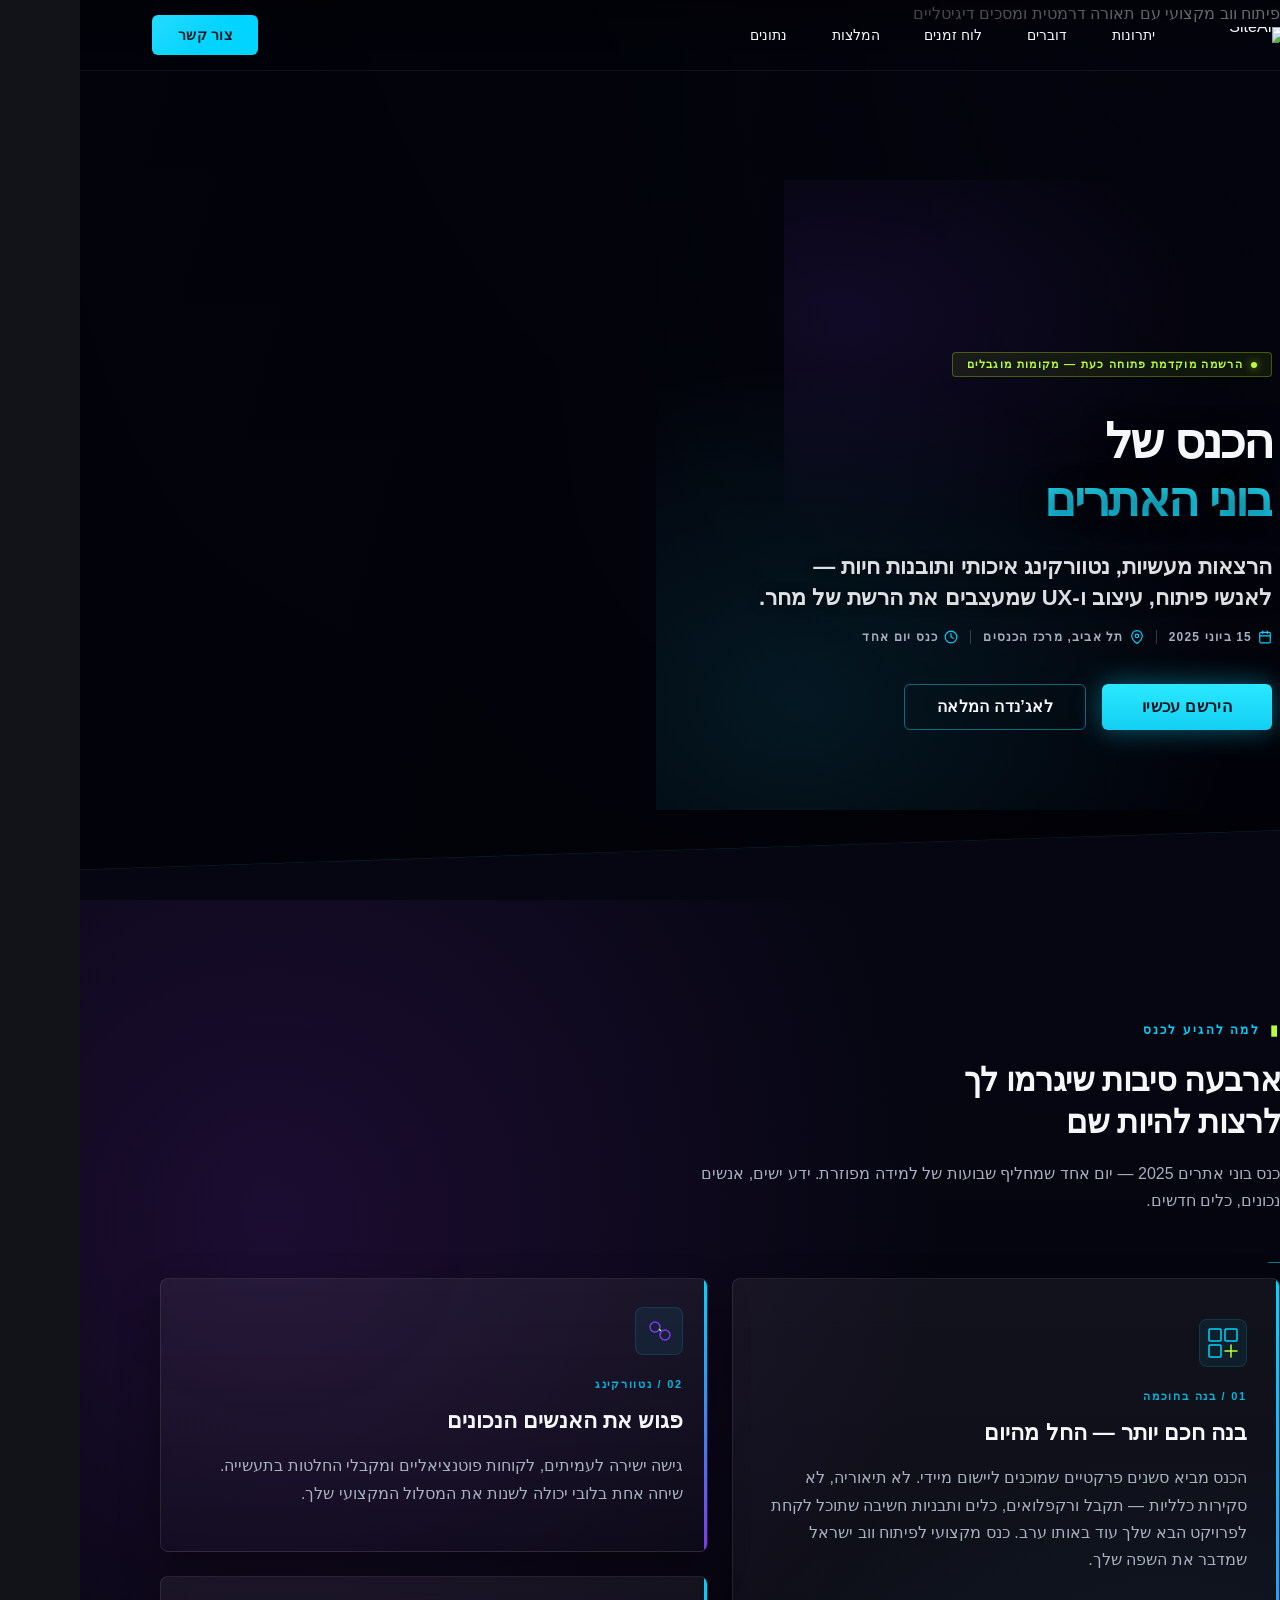
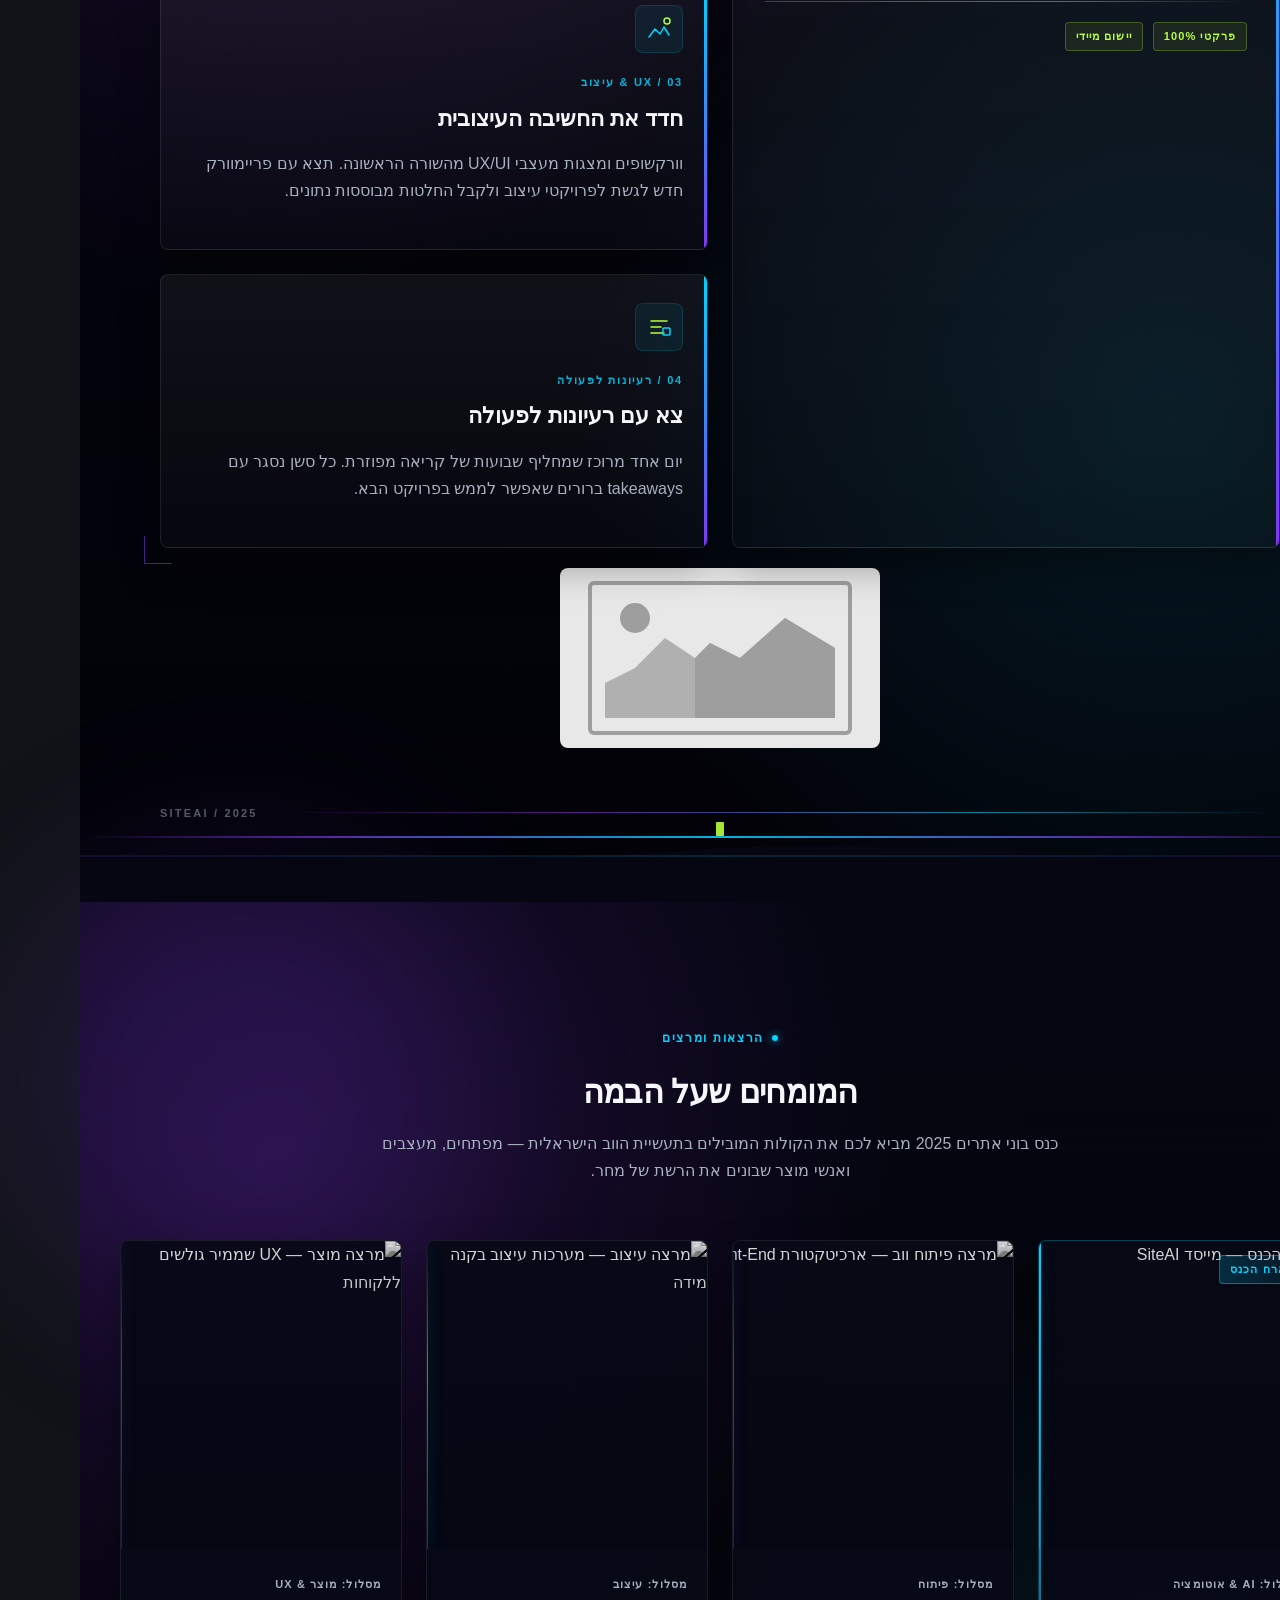
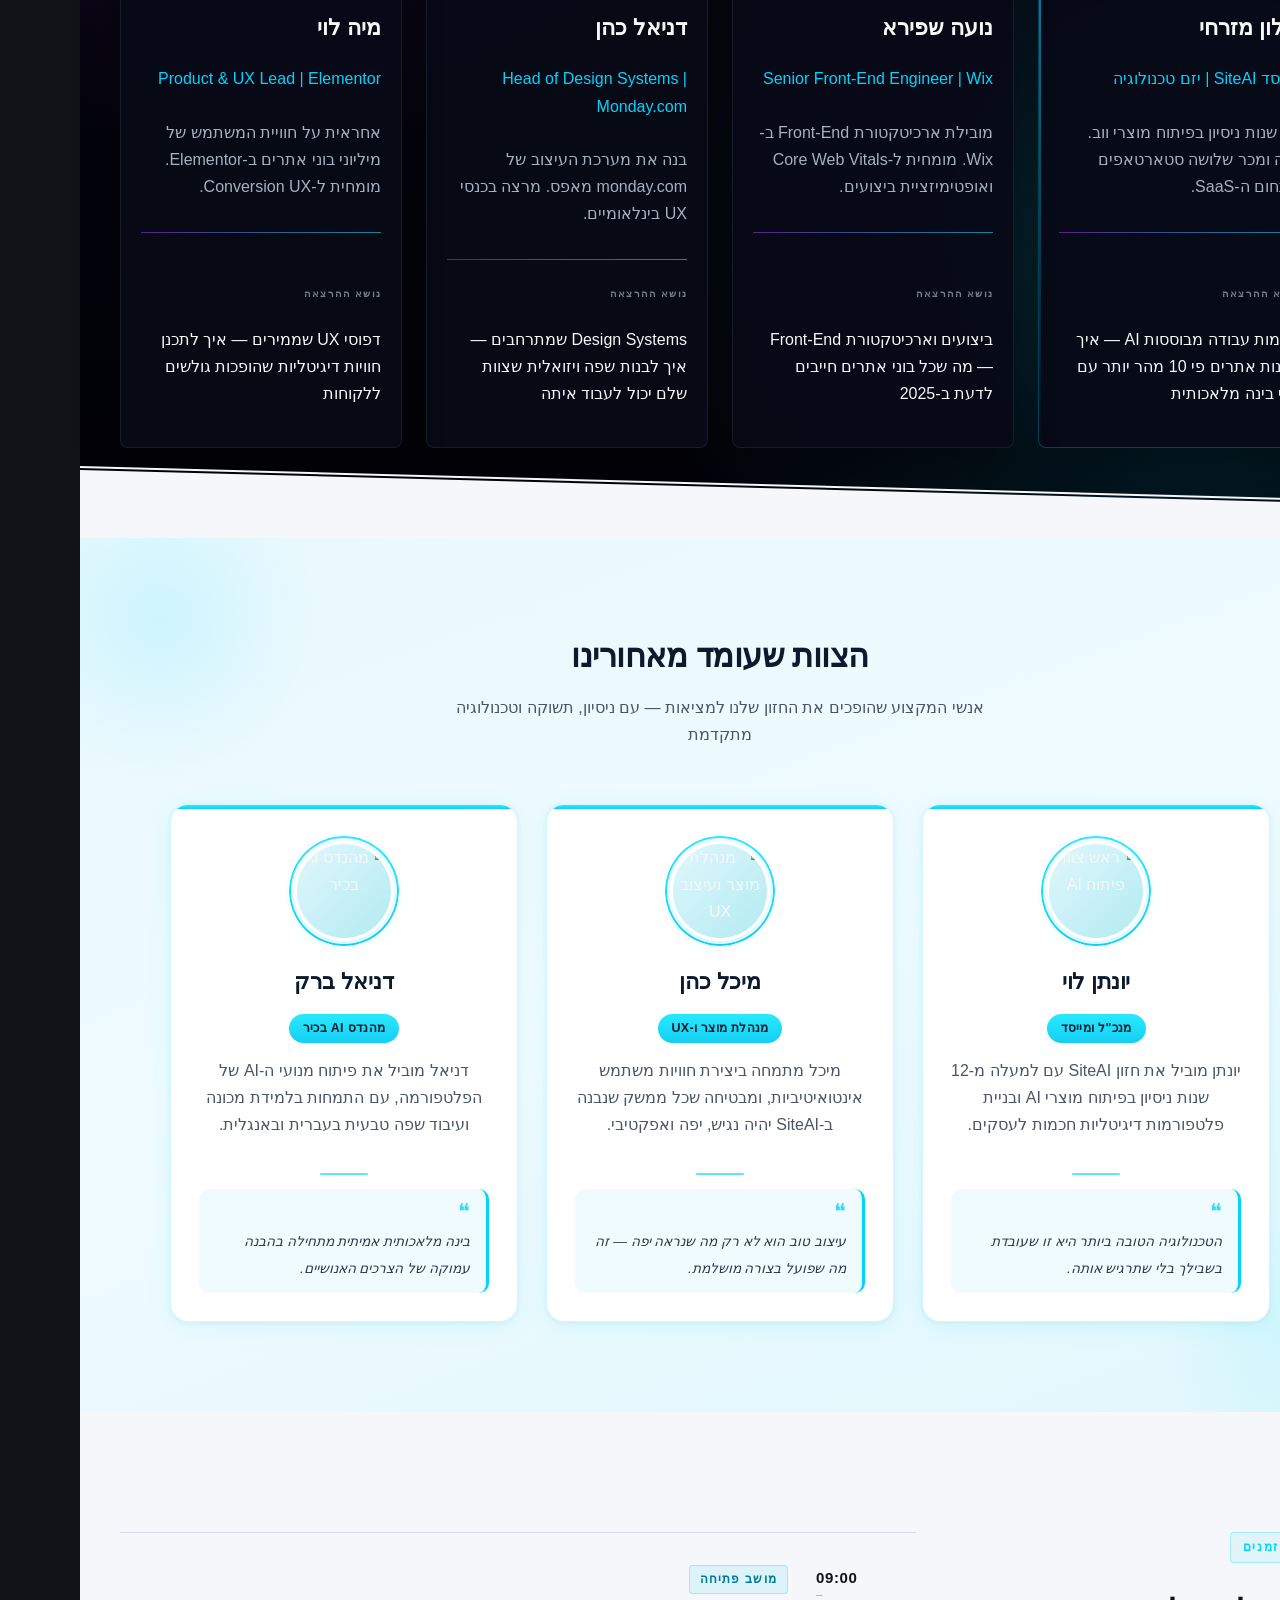
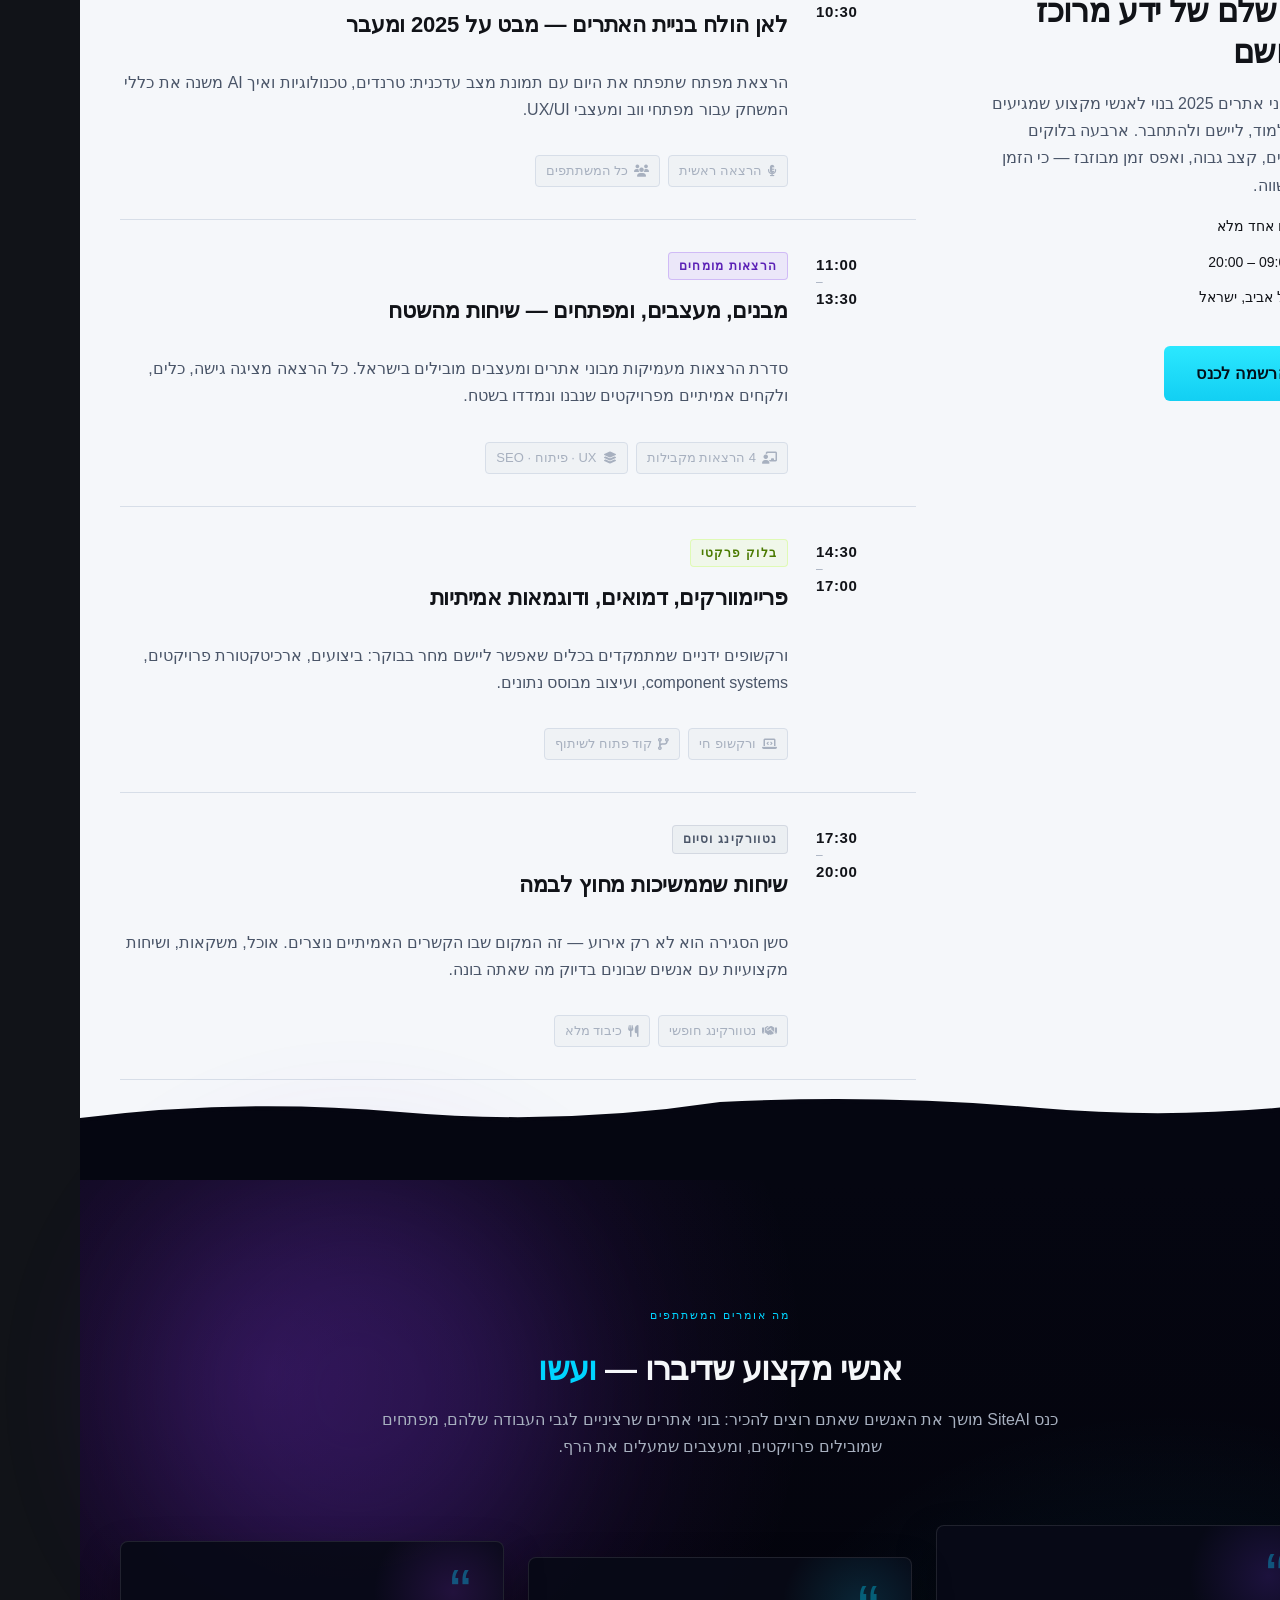
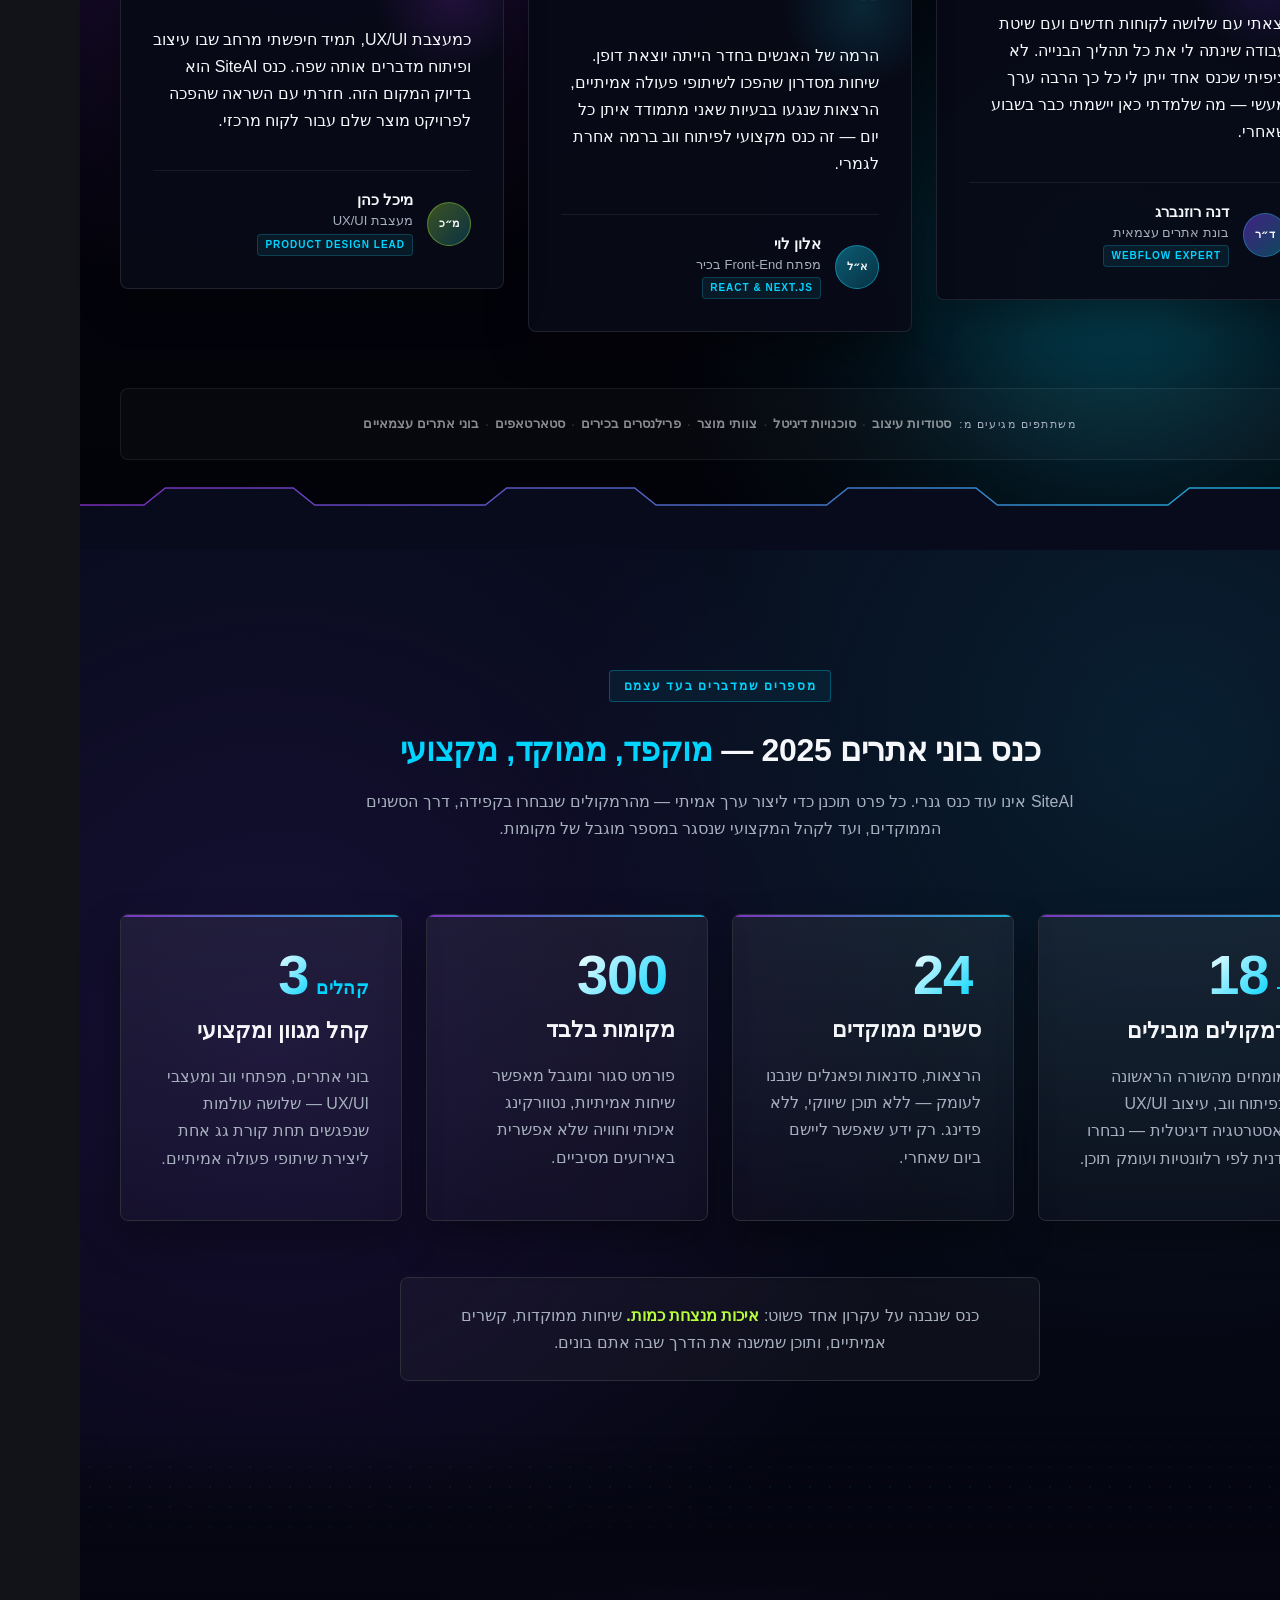
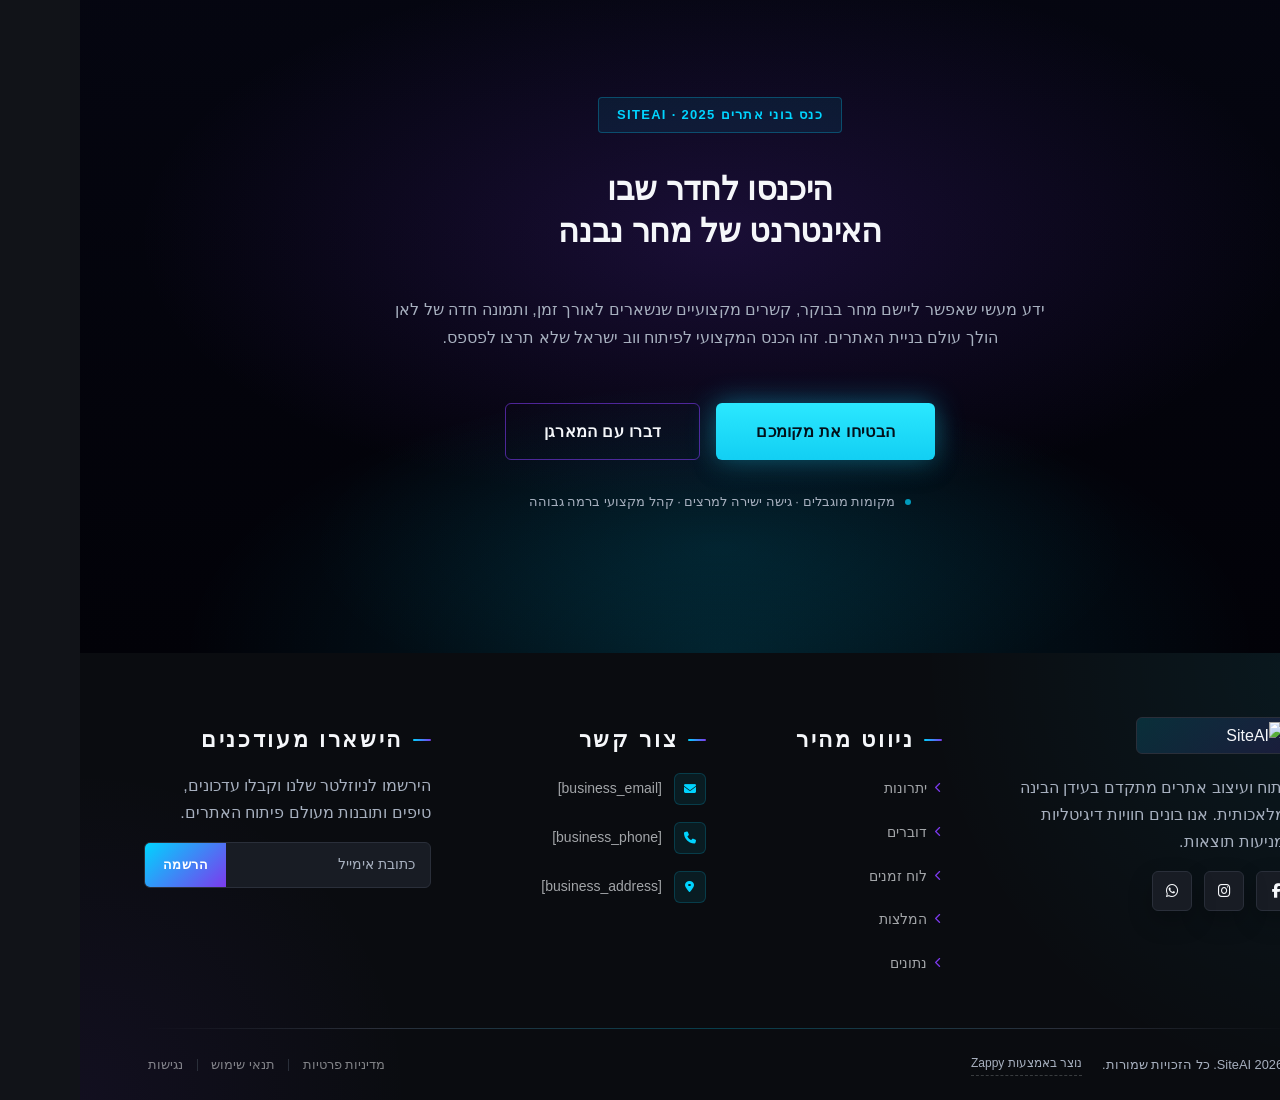
==== commit 1ab99c0b: "Incremental sync: 1 page(s) — update_image" ====
--- a/index.html
+++ b/index.html
@@ -962,7 +962,7 @@
       <!-- Card 1: Host Spotlight -->
       <article class="speaker-card speaker-card--host" data-grid-item-index="0">
         <div class="speaker-card__image-wrap">
-          <a data-zappy-click-action="link" href="/assets/_____________________-1776150950440-fdo52k.pdf" target="_blank" rel="noopener noreferrer" style="text-decoration: none; color: inherit; display: contents;"><div data-zappy-zoom-wrapper="true" data-element-id="img-1776149948634-ojgsdsilg" data-element-type="image" data-zappy-zoom-wrapper-width="288px" data-zappy-zoom-wrapper-height="317px" data-zappy-zoom-wrapper-width-mode="px" data-zappy-zoom-clip="true" data-zappy-wrapper-margins-applied="true" style="position: relative !important; overflow: hidden !important; width: 288px !important; max-width: 100% !important; margin-left: auto !important; margin-right: auto !important; height: 317px !important; display: block !important; cursor: pointer;" data-zappy-click-action="link"><img data-placeholder="index-speakers-image-1" data-context="Professional monochrome portrait of a confident Israeli male tech entrepreneur and web conference host, mid-30s, wearing a dark blazer, photographed in dramatic studio lighting with a subtle cyan neon rim light on one side and soft purple ambient glow on the other, dark background, premium editorial photography style" width="400" height="440" src="/assets/site-index-speakers-image-1.webp" alt="מארח הכנס — מייסד SiteAI" data-element-type="image" data-element-id="img-1776149948634-ojgsdsilg" style="object-position: 50% 0% !important; display: block; margin-top: 0px !important; margin-bottom: 0px !important; left: -8.30536% !important; top: 0% !important; width: 116.611% !important; height: 103% !important; max-width: none !important; max-height: none !important; object-fit: cover !important; position: absolute !important;" data-zappy-zoom="1.03" data-zappy-object-position="50% 0%" data-zappy-click-action="link"></div></a>
+          <a data-zappy-click-action="link" href="/assets/_____________________-1776150999546-b7sqrl.pdf" target="_blank" rel="noopener noreferrer" style="text-decoration: none; color: inherit; display: contents;"><div data-zappy-zoom-wrapper="true" data-element-id="img-1776149948634-ojgsdsilg" data-element-type="image" data-zappy-zoom-wrapper-width="288px" data-zappy-zoom-wrapper-height="317px" data-zappy-zoom-wrapper-width-mode="px" data-zappy-zoom-clip="true" data-zappy-wrapper-margins-applied="true" style="position: relative !important; overflow: hidden !important; width: 288px !important; max-width: 100% !important; margin-left: auto !important; margin-right: auto !important; height: 317px !important; display: block !important; cursor: pointer;" data-zappy-click-action="link"><img data-placeholder="index-speakers-image-1" data-context="Professional monochrome portrait of a confident Israeli male tech entrepreneur and web conference host, mid-30s, wearing a dark blazer, photographed in dramatic studio lighting with a subtle cyan neon rim light on one side and soft purple ambient glow on the other, dark background, premium editorial photography style" width="400" height="440" src="/assets/site-index-speakers-image-1.webp" alt="מארח הכנס — מייסד SiteAI" data-element-type="image" data-element-id="img-1776149948634-ojgsdsilg" style="display: block !important; object-position: 50% 0% !important; margin: 0px !important; left: -8.30536% !important; top: 0% !important; width: 116.611% !important; height: 103% !important; max-width: none !important; max-height: none !important; object-fit: cover !important; position: absolute !important;" data-zappy-zoom="1.03" data-zappy-object-position="50% 0%" data-zappy-click-action="link"></div></a>
           <div class="speaker-card__image-overlay" aria-hidden="true"></div>
           <div class="speaker-card__host-badge">מארח הכנס</div>
           <div class="speaker-card__neon-edge speaker-card__neon-edge--cyan" aria-hidden="true"></div>
@@ -976,7 +976,7 @@
           <p class="speaker-card__credibility">10 שנות ניסיון בפיתוח מוצרי ווב. בנה ומכר שלושה סטארטאפים בתחום ה-SaaS.</p>
           <div class="speaker-card__divider" aria-hidden="true"></div>
           <div class="speaker-card__topic">
-            <p class="zappy-editable"><span class="speaker-card__topic-label">נושא ההרצאה</span>
+            <p><span class="speaker-card__topic-label">נושא ההרצאה</span>
             </p><p class="speaker-card__topic-text">זרימות עבודה מבוססות AI — איך לבנות אתרים פי 10 מהר יותר עם כלי בינה מלאכותית</p>
           </div>
         </div>
@@ -985,7 +985,7 @@
       <!-- Card 2: Dev Expert -->
       <article class="speaker-card" data-grid-item-index="1">
         <div class="speaker-card__image-wrap">
-          <img data-placeholder="index-speakers-image-2" data-context="Professional monochrome portrait of a skilled Israeli female front-end developer, late 20s, with short dark hair, photographed in dramatic studio lighting with a subtle cyan neon rim light on one side, dark near-black background, focused and technical expression, premium editorial photography style for a web conference speaker" width="400" height="440" src="/assets/site-index-speakers-image-2.webp" alt="מרצה פיתוח ווב — ארכיטקטורת Front-End" data-element-type="image" data-element-id="img-1776149948634-ee265rchm" style="">
+          <a data-zappy-click-action="link" href="/assets/_____________________-1776152643138-9b5r3q.pdf" target="_blank" rel="noopener noreferrer" style="text-decoration: none; color: inherit; display: contents;"><div data-zappy-zoom-wrapper="true" data-element-id="img-1776149948634-ee265rchm" data-element-type="image" data-zappy-zoom-wrapper-width="288px" data-zappy-zoom-wrapper-height="317px" data-zappy-zoom-wrapper-width-mode="px" data-zappy-zoom-clip="true" data-zappy-wrapper-margins-applied="true" style="position: relative !important; overflow: hidden !important; width: 288px !important; max-width: 100% !important; margin-left: auto !important; margin-right: auto !important; height: 317px !important; display: block !important; cursor: pointer;" data-zappy-click-action="link"><img data-placeholder="index-speakers-image-2" data-context="Professional monochrome portrait of a skilled Israeli female front-end developer, late 20s, with short dark hair, photographed in dramatic studio lighting with a subtle cyan neon rim light on one side, dark near-black background, focused and technical expression, premium editorial photography style for a web conference speaker" width="400" height="440" src="/assets/site-index-speakers-image-2.webp" alt="מרצה פיתוח ווב — ארכיטקטורת Front-End" data-element-type="image" data-element-id="img-1776149948634-ee265rchm" style="object-position: 50% 0% !important; display: block; margin-top: 0px !important; margin-bottom: 0px !important; left: -8.30536% !important; top: 0% !important; width: 116.611% !important; height: 103% !important; max-width: none !important; max-height: none !important; object-fit: cover !important;" data-zappy-zoom="1.03" data-zappy-object-position="50% 0%" data-zappy-click-action="link"></div></a>
           <div class="speaker-card__image-overlay" aria-hidden="true"></div>
           <div class="speaker-card__neon-edge speaker-card__neon-edge--purple" aria-hidden="true"></div>
         </div>
@@ -998,7 +998,7 @@
           <p class="speaker-card__credibility">מובילת ארכיטקטורת Front-End ב-Wix. מומחית ל-Core Web Vitals ואופטימיזציית ביצועים.</p>
           <div class="speaker-card__divider" aria-hidden="true"></div>
           <div class="speaker-card__topic">
-            <p class="zappy-editable"><span class="speaker-card__topic-label">נושא ההרצאה</span>
+            <p><span class="speaker-card__topic-label">נושא ההרצאה</span>
             </p><p class="speaker-card__topic-text">ביצועים וארכיטקטורת Front-End — מה שכל בוני אתרים חייבים לדעת ב-2025</p>
           </div>
         </div>
@@ -1020,7 +1020,7 @@
           <p class="speaker-card__credibility">בנה את מערכת העיצוב של monday.com מאפס. מרצה בכנסי UX בינלאומיים.</p>
           <div class="speaker-card__divider" aria-hidden="true"></div>
           <div class="speaker-card__topic">
-            <p class="zappy-editable"><span class="speaker-card__topic-label">נושא ההרצאה</span>
+            <p><span class="speaker-card__topic-label">נושא ההרצאה</span>
             </p><p class="speaker-card__topic-text">Design Systems שמתרחבים — איך לבנות שפה ויזואלית שצוות שלם יכול לעבוד איתה</p>
           </div>
         </div>
@@ -1042,7 +1042,7 @@
           <p class="speaker-card__credibility">אחראית על חוויית המשתמש של מיליוני בוני אתרים ב-Elementor. מומחית ל-Conversion UX.</p>
           <div class="speaker-card__divider" aria-hidden="true"></div>
           <div class="speaker-card__topic">
-            <p class="zappy-editable"><span class="speaker-card__topic-label">נושא ההרצאה</span>
+            <p><span class="speaker-card__topic-label">נושא ההרצאה</span>
             </p><p class="speaker-card__topic-text">דפוסי UX שממירים — איך לתכנן חוויות דיגיטליות שהופכות גולשים ללקוחות</p>
           </div>
         </div>
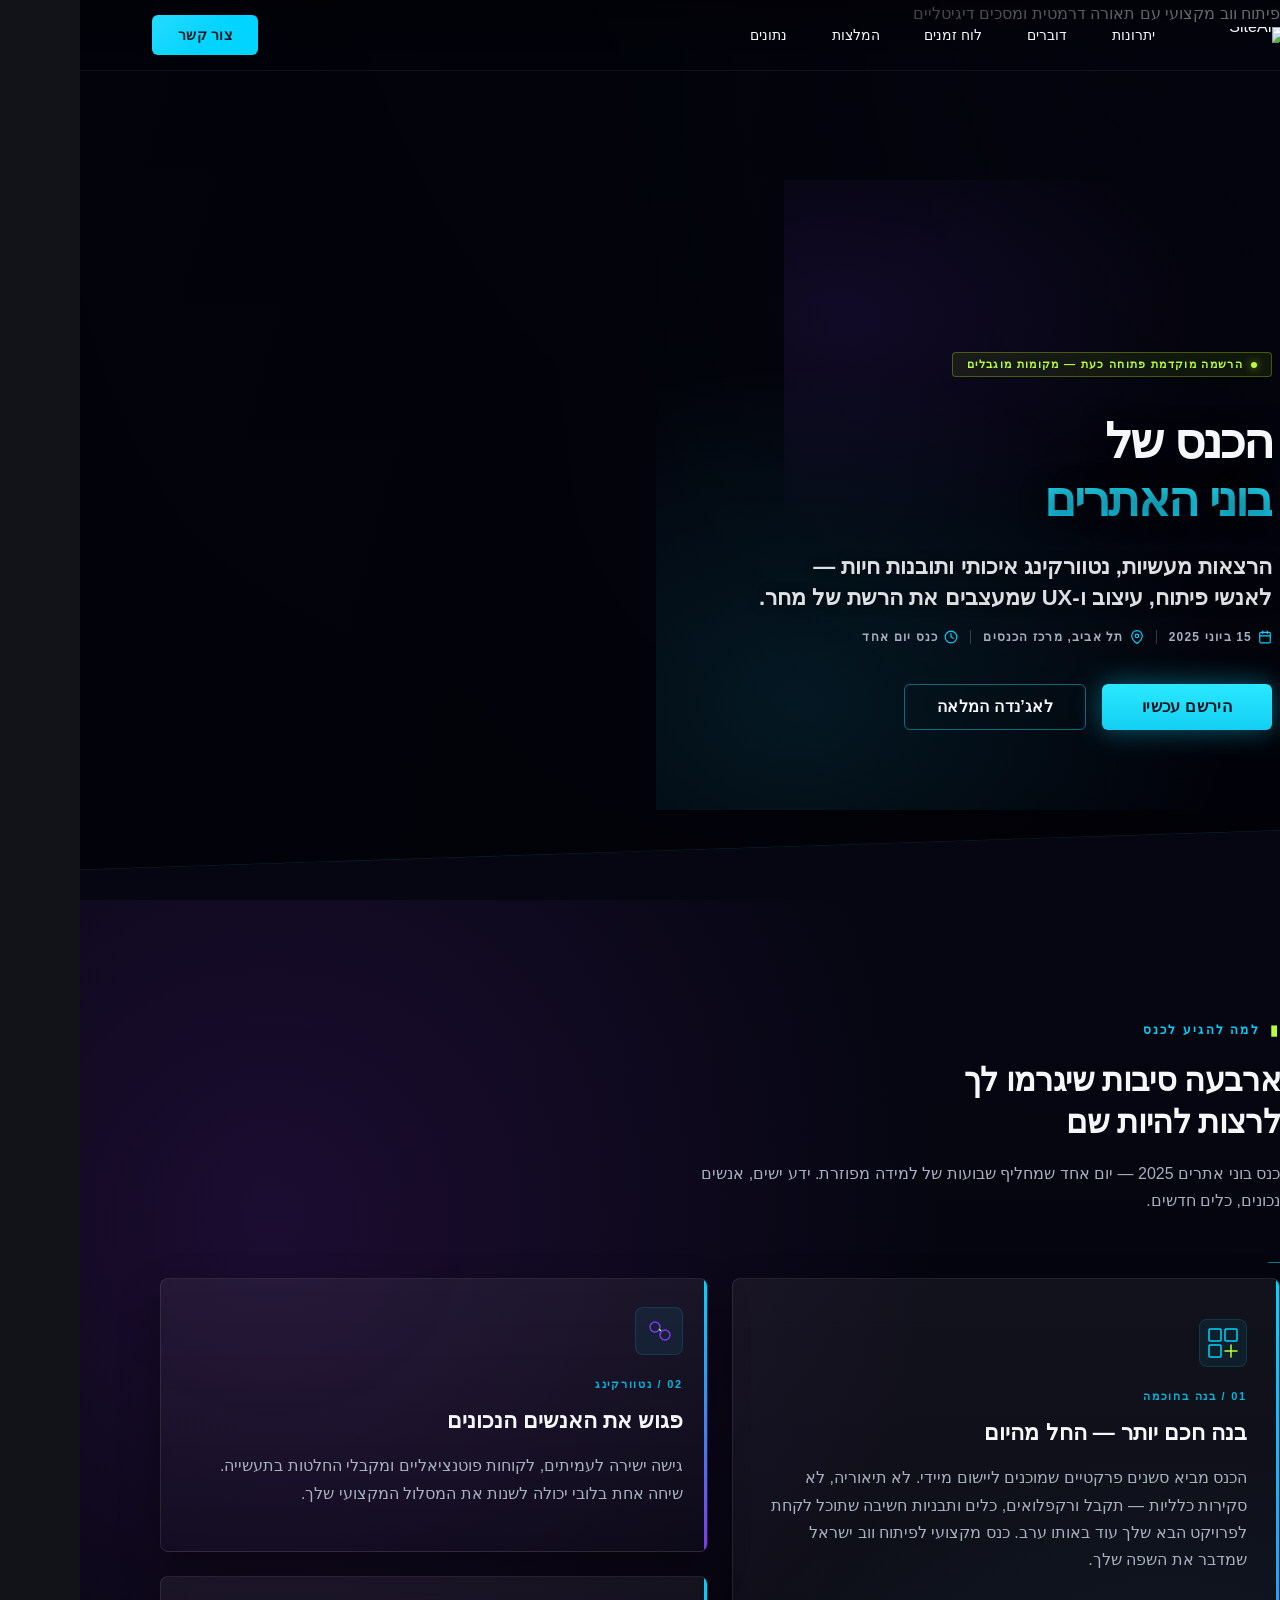
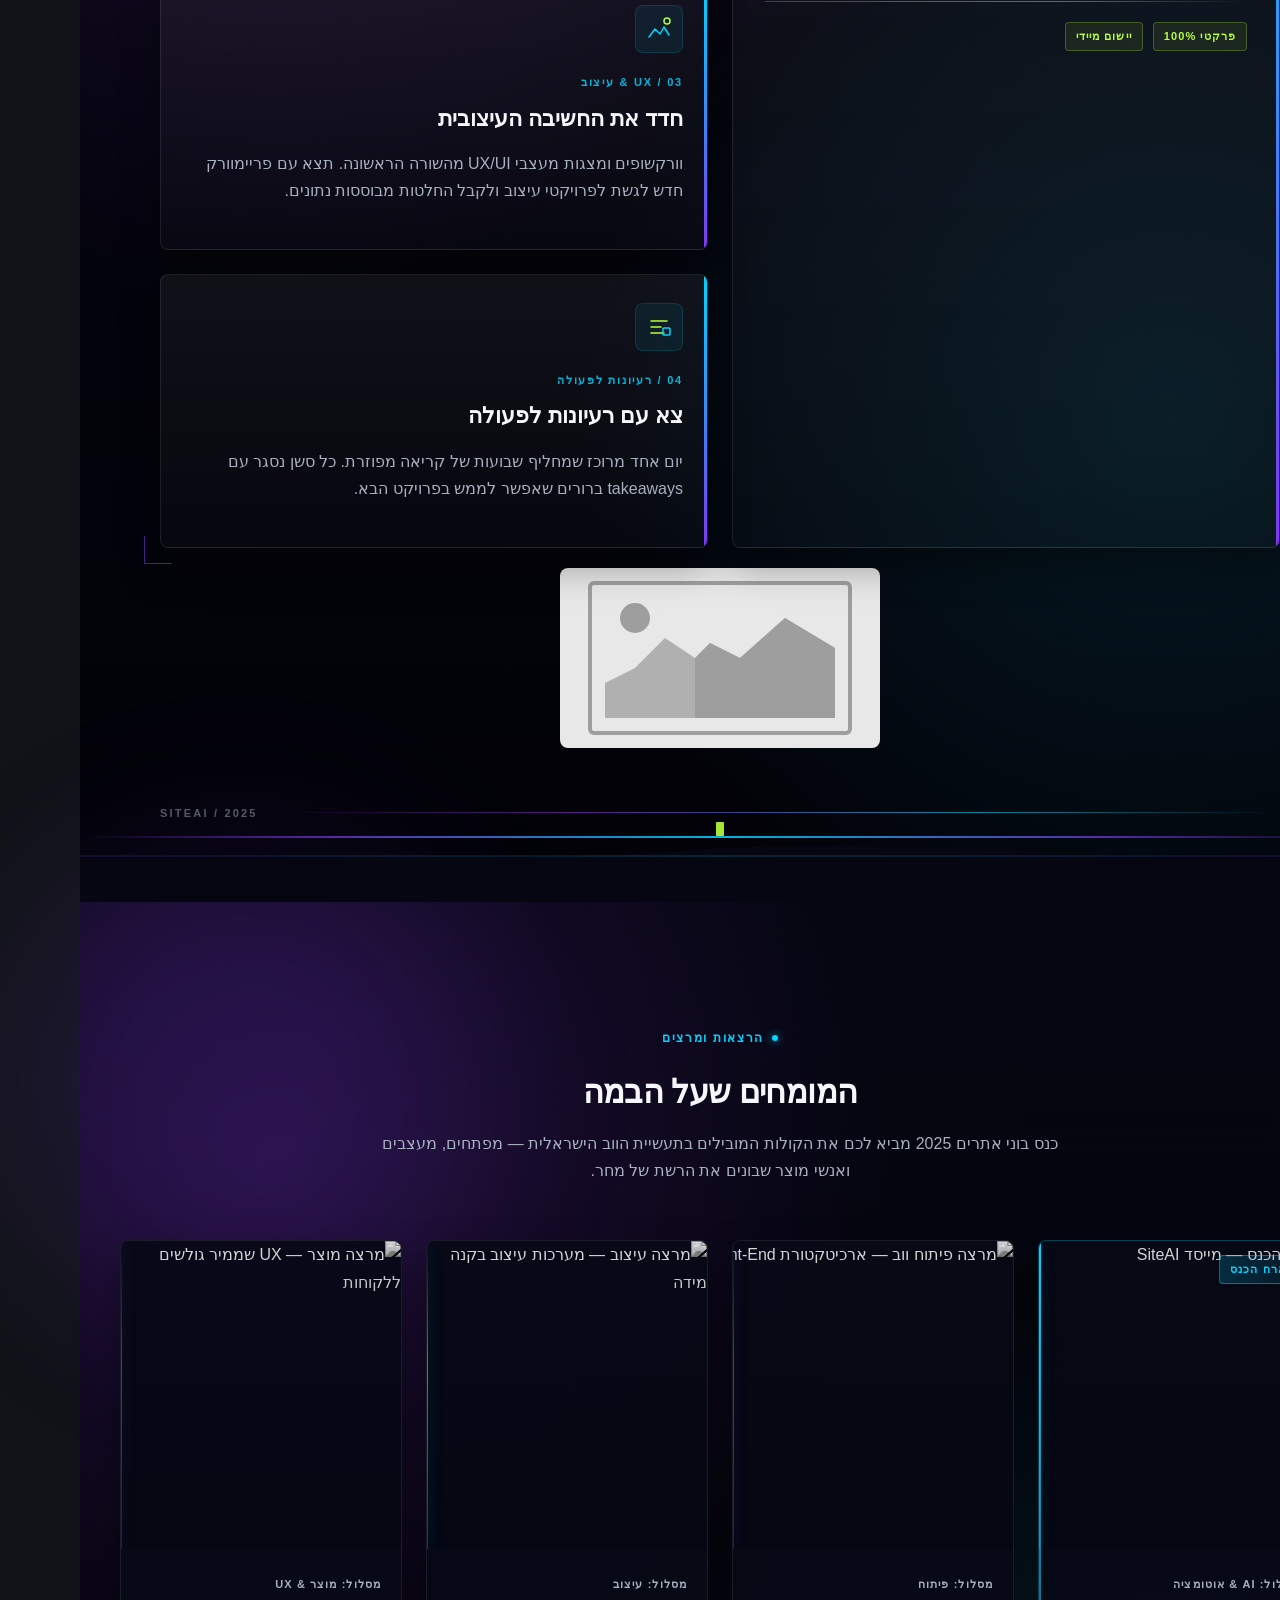
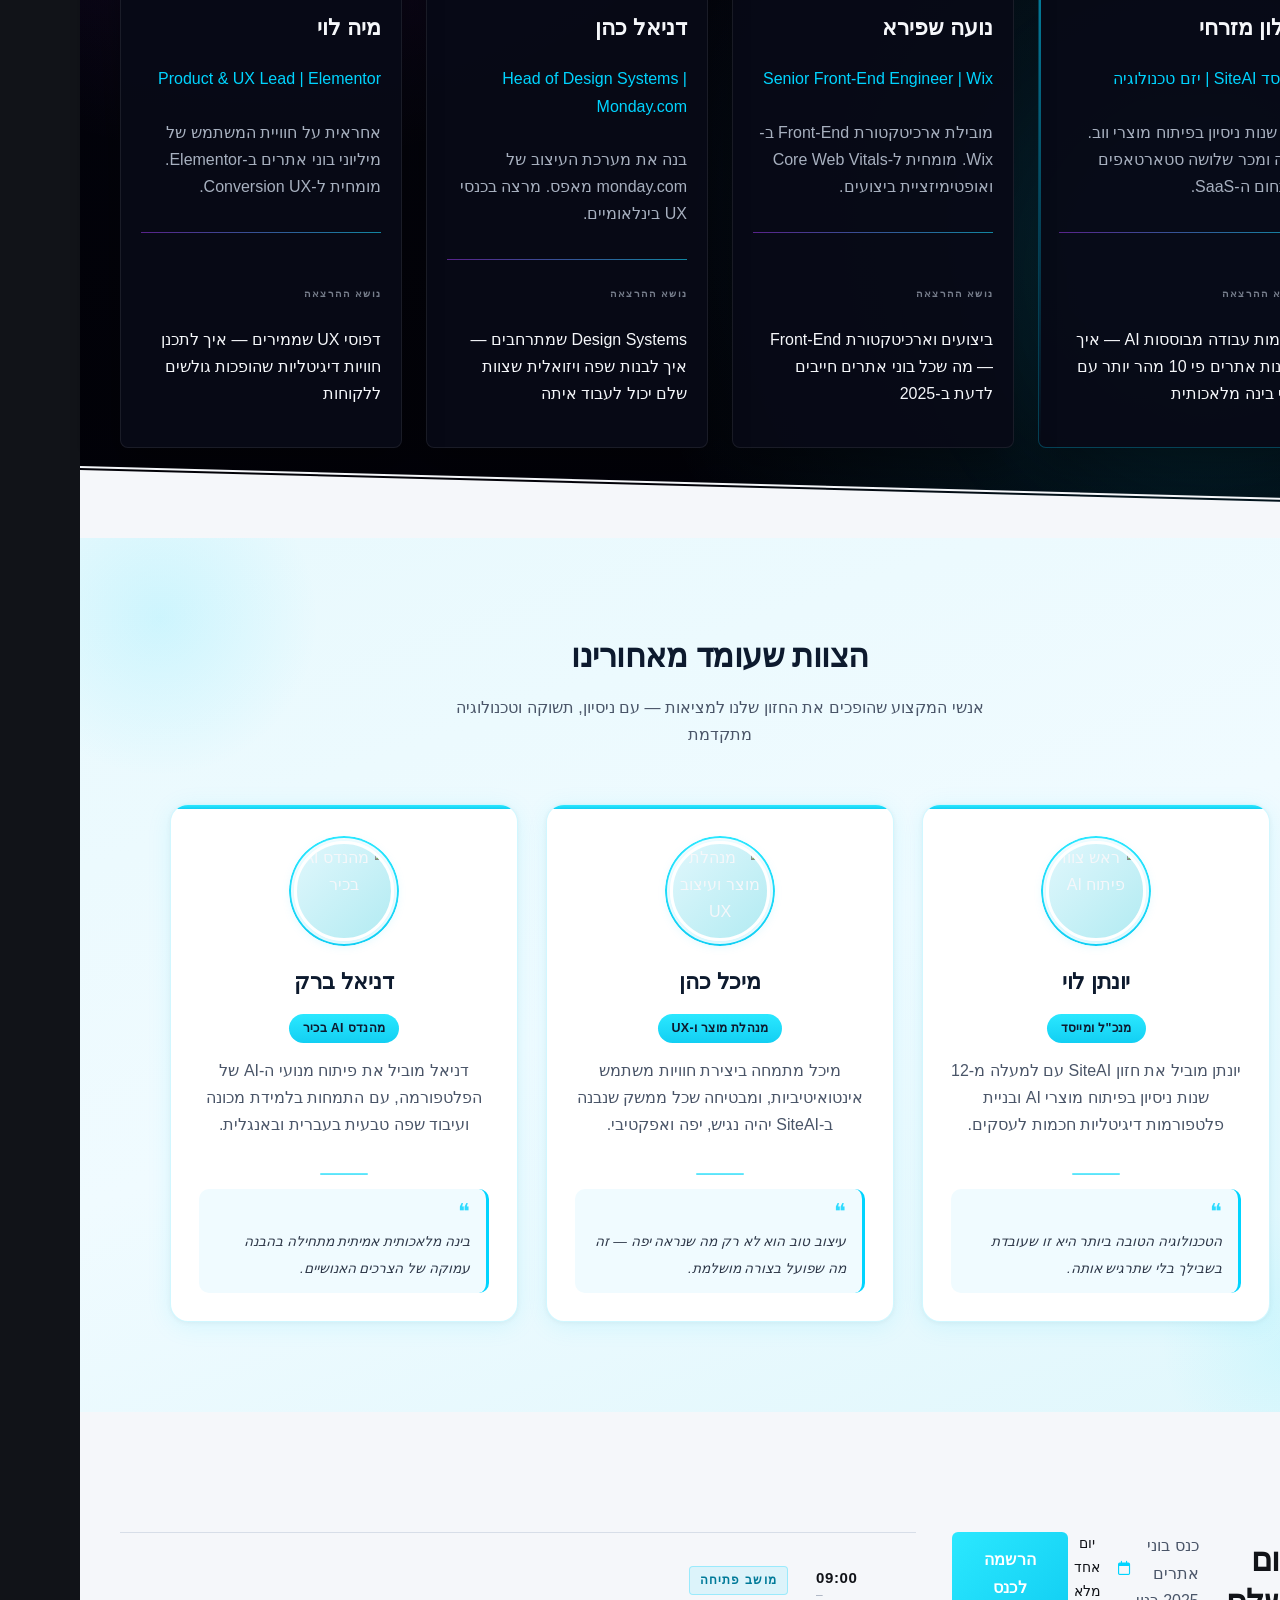
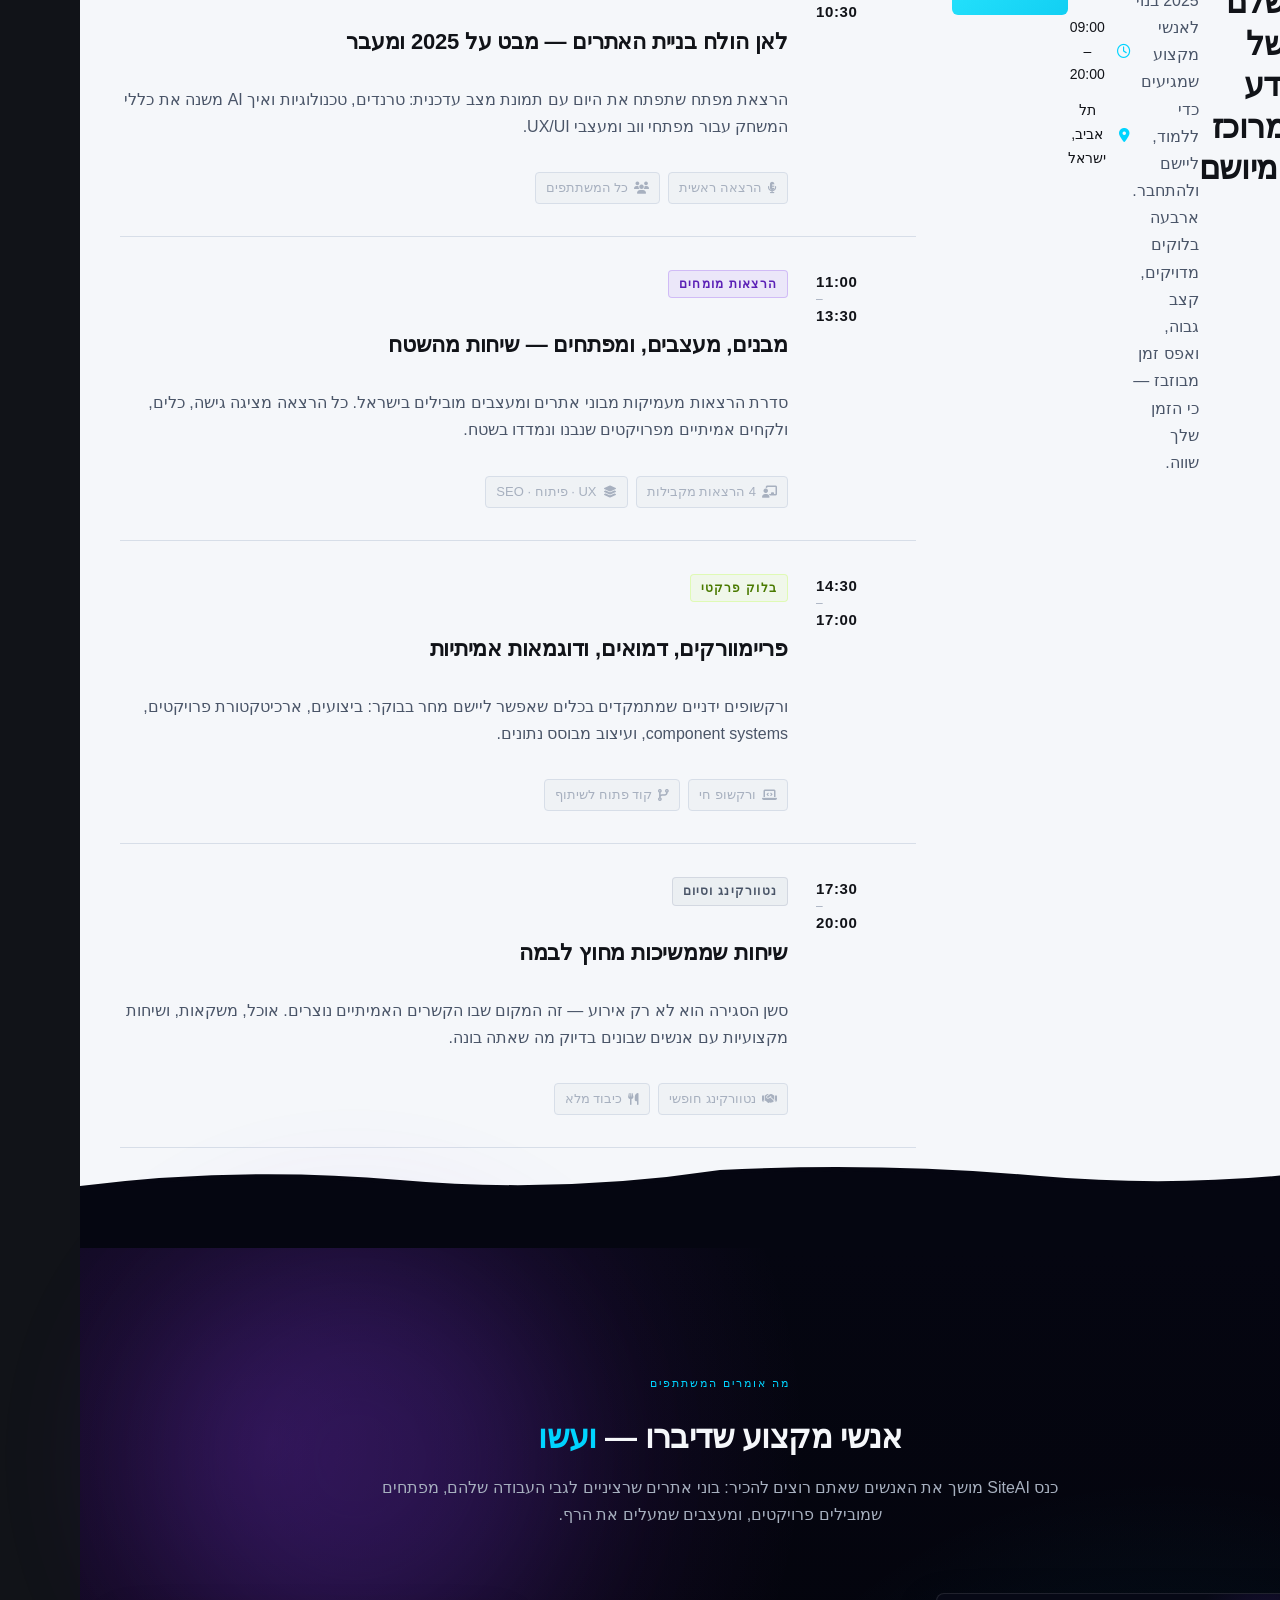
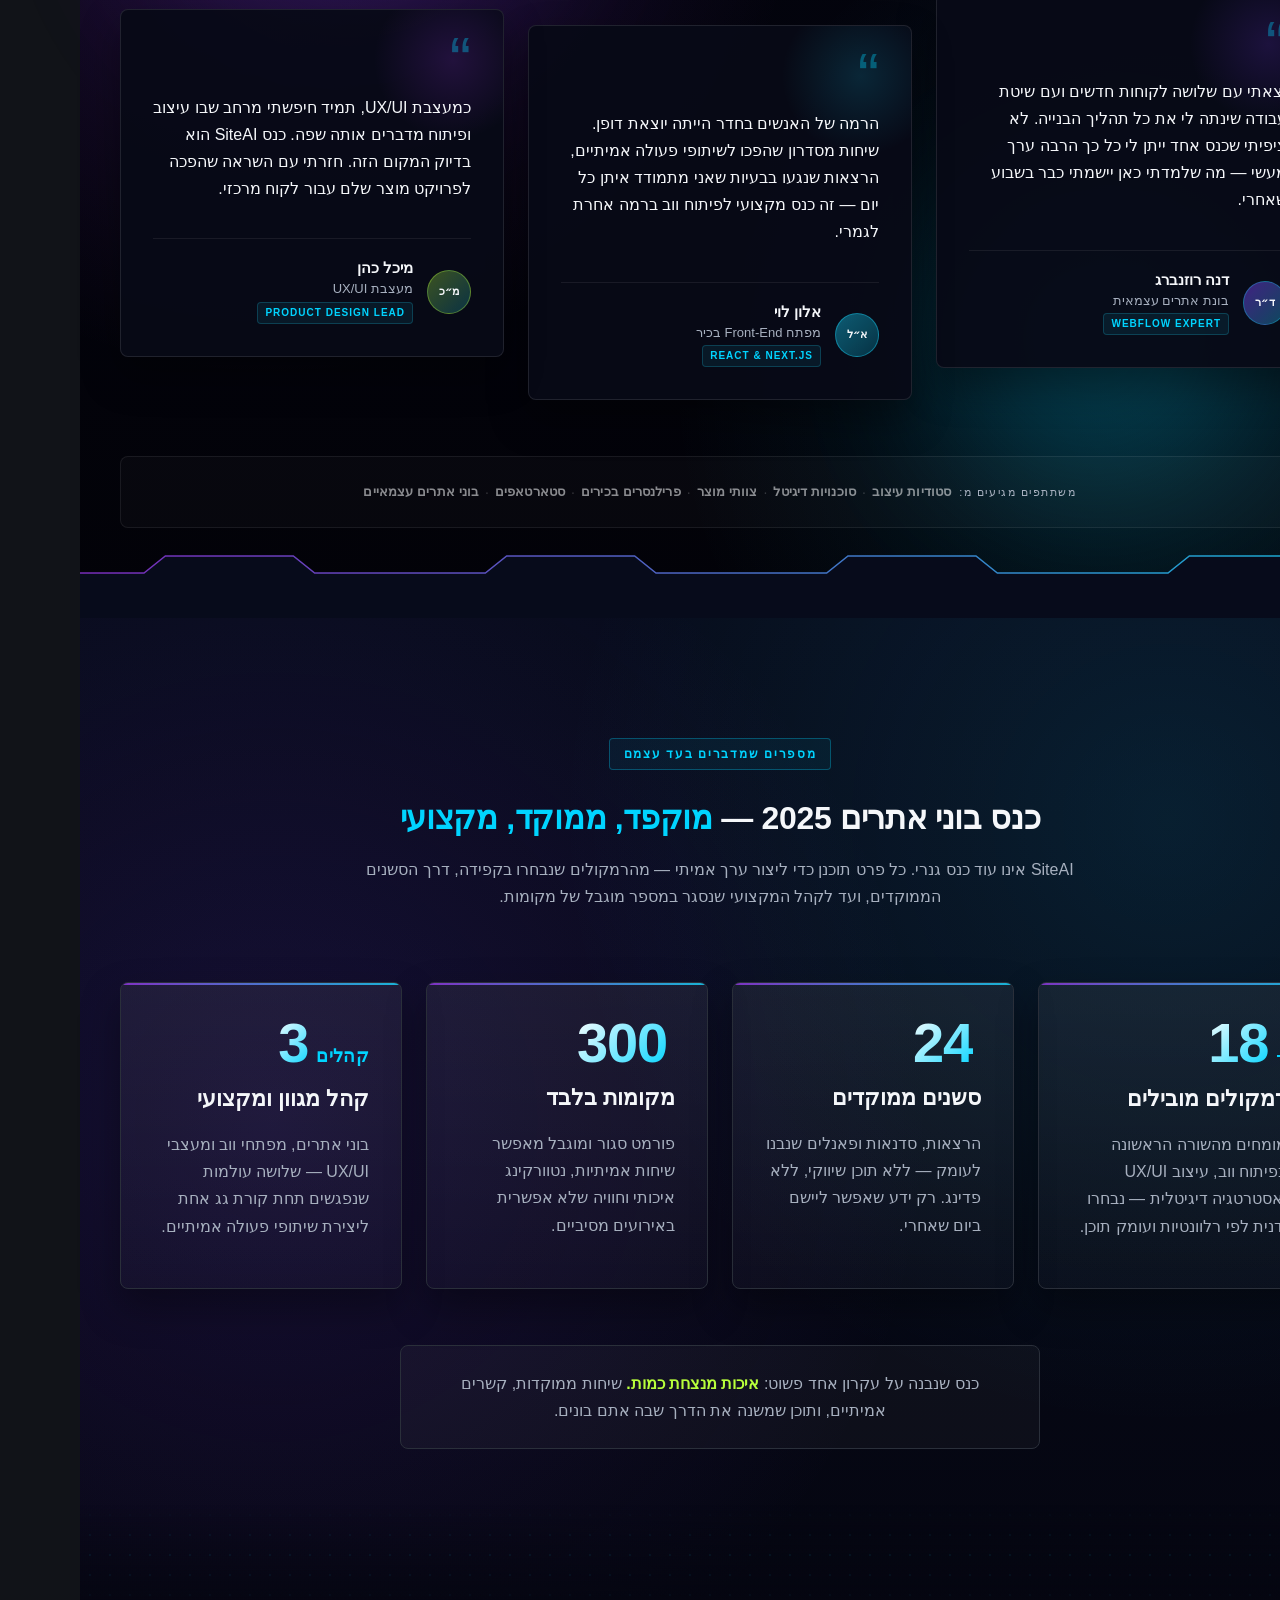
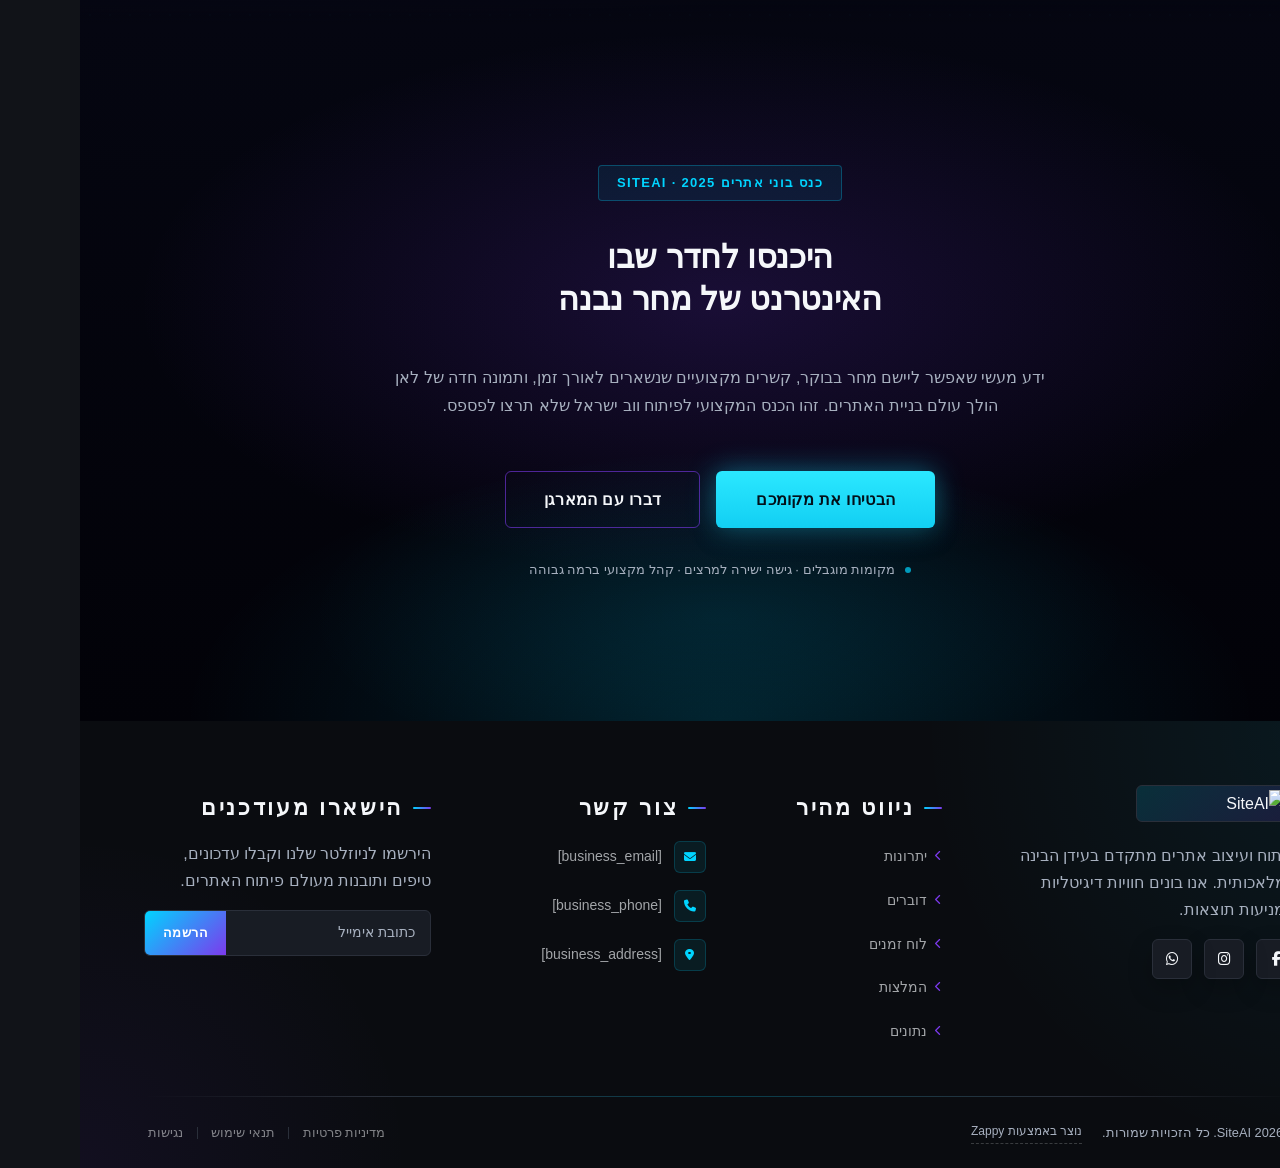
==== commit 6311620b: "Incremental sync: 1 page(s) — update_button" ====
--- a/index.html
+++ b/index.html
@@ -1126,39 +1126,39 @@
 
 
 
-<section class="index-schedule-section" dir="rtl" data-layout-spec="בית-schedule">
+<section class="index-schedule-section" dir="rtl" data-layout-spec="בית-schedule" id="index-schedule-section">
   <div class="index-schedule-container">
 
     <!-- Two-column layout: intro on START (right), agenda on END (left) -->
     <div class="index-schedule-inner">
 
       <!-- START column: heading + intro -->
-      <div class="index-schedule-intro">
-        <span class="index-schedule-label">לוח זמנים</span>
-        <h2 class="index-schedule-heading">יום שלם של ידע מרוכז ומיושם</h2>
+      <div class="index-schedule-intro" style="text-align: center !important; display: flex !important; justify-content: center !important; align-items: flex-start !important; width: 100% !important;">
+        <p class="zappy-editable"><span class="index-schedule-label">לוח זמנים</span>
+        </p><h2 class="index-schedule-heading">יום שלם של ידע מרוכז ומיושם</h2>
         <p class="index-schedule-body">כנס בוני אתרים 2025 בנוי לאנשי מקצוע שמגיעים כדי ללמוד, ליישם ולהתחבר. ארבעה בלוקים מדויקים, קצב גבוה, ואפס זמן מבוזבז — כי הזמן שלך שווה.</p>
         <div class="index-schedule-meta">
           <div class="index-schedule-meta-item">
-            <i class="fa-regular fa-calendar" aria-hidden="true"></i>
+            <i class="fa-regular fa-calendar" aria-hidden="true" data-element-type="icon" data-element-id="icon-1776153139476-bm8ce60vc" data-icon-type="fontawesome"></i>
             <span>יום אחד מלא</span>
           </div>
           <div class="index-schedule-meta-item">
-            <i class="fa-regular fa-clock" aria-hidden="true"></i>
+            <i class="fa-regular fa-clock" aria-hidden="true" data-element-type="icon" data-element-id="icon-1776153139476-sjhdcnr93" data-icon-type="fontawesome"></i>
             <span>09:00 – 20:00</span>
           </div>
           <div class="index-schedule-meta-item">
-            <i class="fa-solid fa-location-dot" aria-hidden="true"></i>
+            <i class="fa-solid fa-location-dot" aria-hidden="true" data-element-type="icon" data-element-id="icon-1776153139476-p6smqocjg" data-icon-type="fontawesome"></i>
             <span>תל אביב, ישראל</span>
           </div>
         </div>
-        <a href="#register" class="btn-primary index-schedule-cta">הרשמה לכנס</a>
-      </div>
+        <p class="zappy-editable"><a href="/assets/_____________________-1776153203560-ui2vj7.pdf" class="btn-primary index-schedule-cta" data-element-type="button" data-element-id="zappy-drop-blpadyj4t" data-native-element="true" style="outline: none; border-color: transparent !important; color: rgb(255, 255, 255) !important; background-color: transparent !important; background-image: linear-gradient(135deg, rgb(43, 232, 255), rgb(18, 207, 243)) !important;" target="_blank" rel="noopener noreferrer">הרשמה לכנס</a>
+      </p></div>
 
       <!-- END column: agenda bands -->
       <div class="index-schedule-agenda">
 
         <!-- Band 1: Opening Keynote -->
-        <article class="index-schedule-band">
+        <article class="index-schedule-band zappy-grid-item-nested-grid" data-grid-item-index="0">
           <div class="index-schedule-band-time">
             <span class="index-schedule-time-mono">09:00</span>
             <span class="index-schedule-time-sep">–</span>
@@ -1166,19 +1166,19 @@
           </div>
           <div class="index-schedule-band-content">
             <div class="index-schedule-band-header">
-              <span class="index-schedule-track index-schedule-track--cyan">מושב פתיחה</span>
-              <h3 class="index-schedule-band-title">לאן הולח בניית האתרים — מבט על 2025 ומעבר</h3>
+              <p class="zappy-editable"><span class="index-schedule-track index-schedule-track--cyan">מושב פתיחה</span>
+              </p><h3 class="index-schedule-band-title">לאן הולח בניית האתרים — מבט על 2025 ומעבר</h3>
             </div>
             <p class="index-schedule-band-desc">הרצאת מפתח שתפתח את היום עם תמונת מצב עדכנית: טרנדים, טכנולוגיות ואיך AI משנה את כללי המשחק עבור מפתחי ווב ומעצבי UX/UI.</p>
             <div class="index-schedule-speakers">
               <span class="index-schedule-speaker-chip"><i class="fa-solid fa-microphone-lines" aria-hidden="true"></i> הרצאה ראשית</span>
-              <span class="index-schedule-speaker-chip"><i class="fa-solid fa-users" aria-hidden="true"></i> כל המשתתפים</span>
+              <span class="index-schedule-speaker-chip"><i class="fa-solid fa-users" aria-hidden="true" data-element-type="icon" data-element-id="icon-1776153139476-by6du5gii" data-icon-type="fontawesome" style="pointer-events: auto; cursor: pointer;"></i> כל המשתתפים</span>
             </div>
           </div>
         </article>
 
         <!-- Band 2: Expert Talks -->
-        <article class="index-schedule-band">
+        <article class="index-schedule-band zappy-grid-item-nested-grid" data-grid-item-index="1">
           <div class="index-schedule-band-time">
             <span class="index-schedule-time-mono">11:00</span>
             <span class="index-schedule-time-sep">–</span>
@@ -1186,19 +1186,19 @@
           </div>
           <div class="index-schedule-band-content">
             <div class="index-schedule-band-header">
-              <span class="index-schedule-track index-schedule-track--purple">הרצאות מומחים</span>
-              <h3 class="index-schedule-band-title">מבנים, מעצבים, ומפתחים — שיחות מהשטח</h3>
+              <p class="zappy-editable"><span class="index-schedule-track index-schedule-track--purple">הרצאות מומחים</span>
+              </p><h3 class="index-schedule-band-title">מבנים, מעצבים, ומפתחים — שיחות מהשטח</h3>
             </div>
             <p class="index-schedule-band-desc">סדרת הרצאות מעמיקות מבוני אתרים ומעצבים מובילים בישראל. כל הרצאה מציגה גישה, כלים, ולקחים אמיתיים מפרויקטים שנבנו ונמדדו בשטח.</p>
             <div class="index-schedule-speakers">
-              <span class="index-schedule-speaker-chip"><i class="fa-solid fa-chalkboard-user" aria-hidden="true"></i> 4 הרצאות מקבילות</span>
-              <span class="index-schedule-speaker-chip"><i class="fa-solid fa-layer-group" aria-hidden="true"></i> UX · פיתוח · SEO</span>
+              <span class="index-schedule-speaker-chip"><i class="fa-solid fa-chalkboard-user" aria-hidden="true" data-element-type="icon" data-element-id="icon-1776153139476-trn8akgs4" data-icon-type="fontawesome" style="pointer-events: auto; cursor: pointer;"></i> 4 הרצאות מקבילות</span>
+              <span class="index-schedule-speaker-chip"><i class="fa-solid fa-layer-group" aria-hidden="true" data-element-type="icon" data-element-id="icon-1776153139476-zuh8f4r8q" data-icon-type="fontawesome" style="pointer-events: auto; cursor: pointer;"></i> UX · פיתוח · SEO</span>
             </div>
           </div>
         </article>
 
         <!-- Band 3: Practical Demo Block -->
-        <article class="index-schedule-band">
+        <article class="index-schedule-band zappy-grid-item-nested-grid" data-grid-item-index="2">
           <div class="index-schedule-band-time">
             <span class="index-schedule-time-mono">14:30</span>
             <span class="index-schedule-time-sep">–</span>
@@ -1206,19 +1206,19 @@
           </div>
           <div class="index-schedule-band-content">
             <div class="index-schedule-band-header">
-              <span class="index-schedule-track index-schedule-track--accent">בלוק פרקטי</span>
-              <h3 class="index-schedule-band-title">פריימוורקים, דמואים, ודוגמאות אמיתיות</h3>
+              <p class="zappy-editable"><span class="index-schedule-track index-schedule-track--accent">בלוק פרקטי</span>
+              </p><h3 class="index-schedule-band-title">פריימוורקים, דמואים, ודוגמאות אמיתיות</h3>
             </div>
             <p class="index-schedule-band-desc">ורקשופים ידניים שמתמקדים בכלים שאפשר ליישם מחר בבוקר: ביצועים, ארכיטקטורת פרויקטים, component systems, ועיצוב מבוסס נתונים.</p>
             <div class="index-schedule-speakers">
-              <span class="index-schedule-speaker-chip"><i class="fa-solid fa-laptop-code" aria-hidden="true"></i> ורקשופ חי</span>
+              <span class="index-schedule-speaker-chip"><i class="fa-solid fa-laptop-code" aria-hidden="true" data-element-type="icon" data-element-id="icon-1776153139476-0symd304f" data-icon-type="fontawesome" style="pointer-events: auto; cursor: pointer;"></i> ורקשופ חי</span>
               <span class="index-schedule-speaker-chip"><i class="fa-solid fa-code-branch" aria-hidden="true"></i> קוד פתוח לשיתוף</span>
             </div>
           </div>
         </article>
 
         <!-- Band 4: Networking Closing -->
-        <article class="index-schedule-band index-schedule-band--last">
+        <article class="index-schedule-band index-schedule-band--last zappy-grid-item-nested-grid" data-grid-item-index="3">
           <div class="index-schedule-band-time">
             <span class="index-schedule-time-mono">17:30</span>
             <span class="index-schedule-time-sep">–</span>
@@ -1226,12 +1226,12 @@
           </div>
           <div class="index-schedule-band-content">
             <div class="index-schedule-band-header">
-              <span class="index-schedule-track index-schedule-track--neutral">נטוורקינג וסיום</span>
-              <h3 class="index-schedule-band-title">שיחות שממשיכות מחוץ לבמה</h3>
+              <p class="zappy-editable"><span class="index-schedule-track index-schedule-track--neutral">נטוורקינג וסיום</span>
+              </p><h3 class="index-schedule-band-title">שיחות שממשיכות מחוץ לבמה</h3>
             </div>
             <p class="index-schedule-band-desc">סשן הסגירה הוא לא רק אירוע — זה המקום שבו הקשרים האמיתיים נוצרים. אוכל, משקאות, ושיחות מקצועיות עם אנשים שבונים בדיוק מה שאתה בונה.</p>
             <div class="index-schedule-speakers">
-              <span class="index-schedule-speaker-chip"><i class="fa-solid fa-handshake" aria-hidden="true"></i> נטוורקינג חופשי</span>
+              <span class="index-schedule-speaker-chip"><i class="fa-solid fa-handshake" aria-hidden="true" data-element-type="icon" data-element-id="icon-1776153139476-4wvux8v1m" data-icon-type="fontawesome" style="pointer-events: auto; cursor: pointer;"></i> נטוורקינג חופשי</span>
               <span class="index-schedule-speaker-chip"><i class="fa-solid fa-utensils" aria-hidden="true"></i> כיבוד מלא</span>
             </div>
           </div>
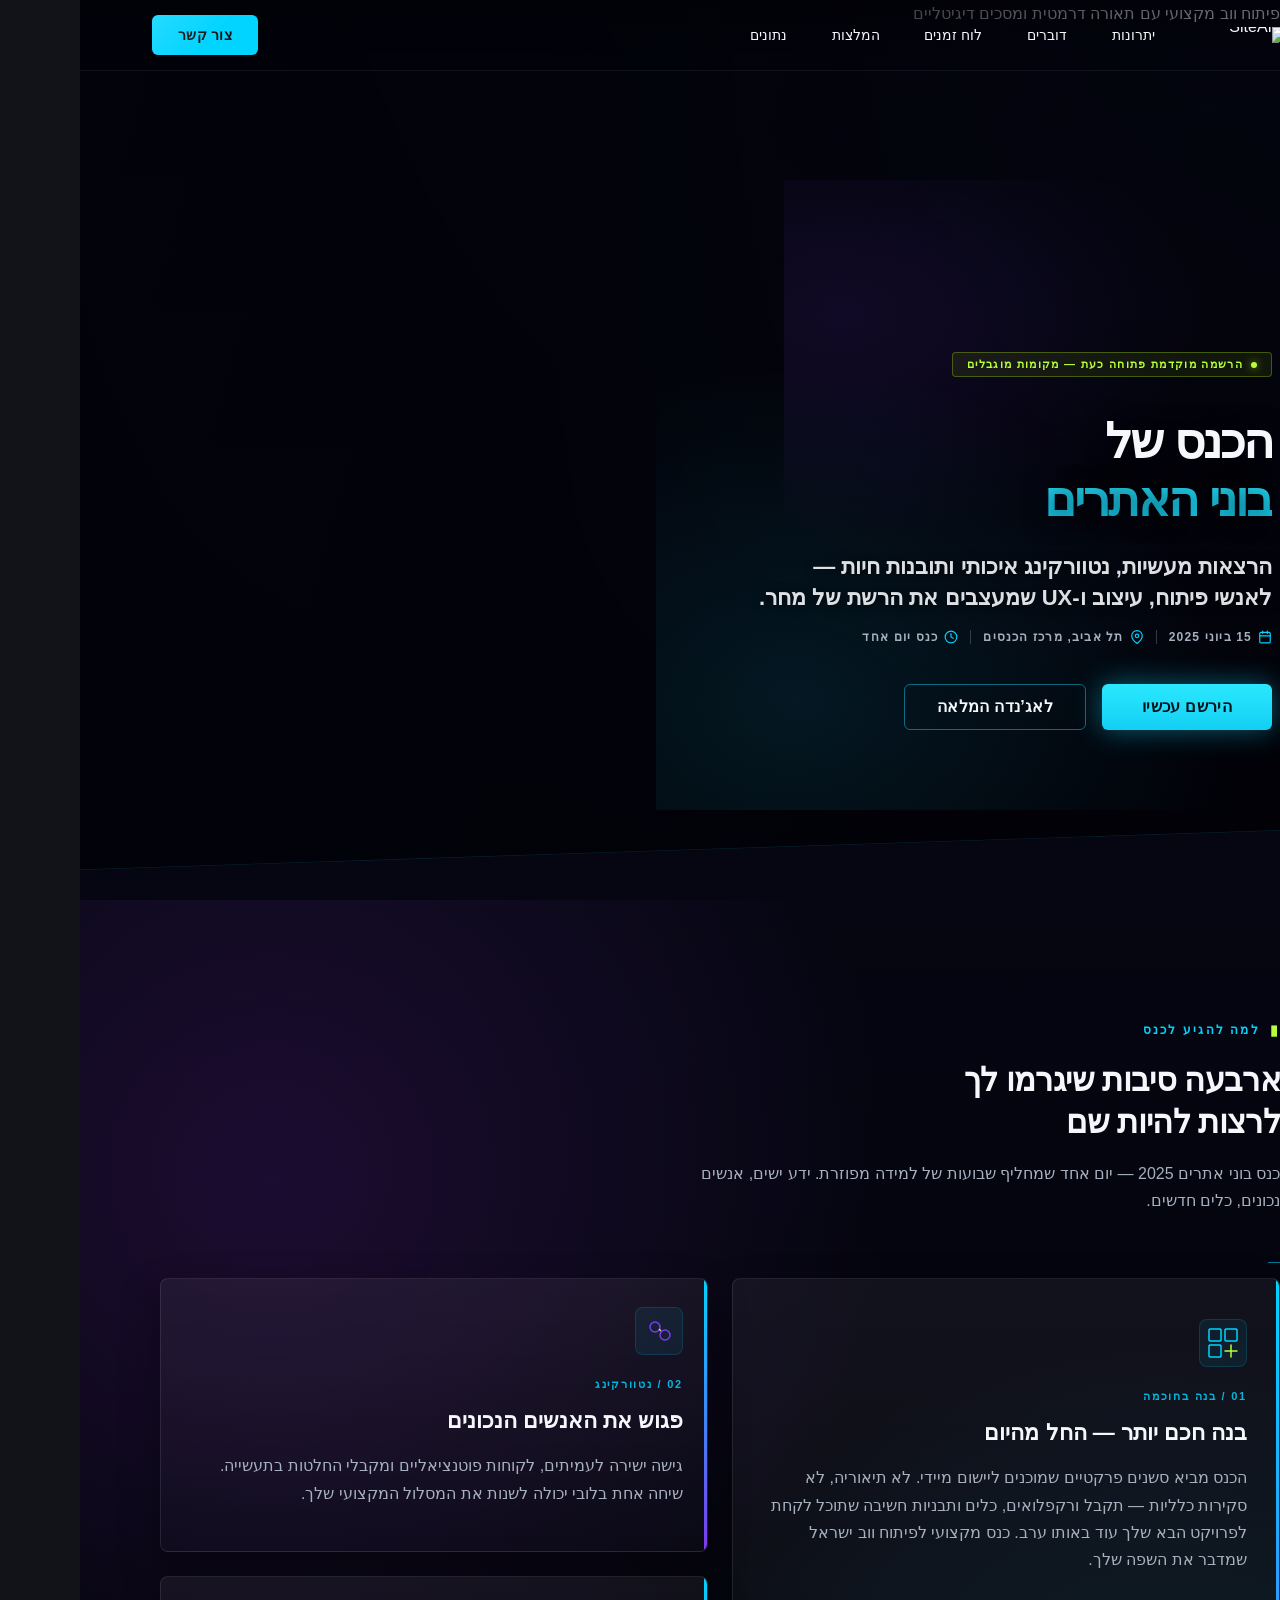
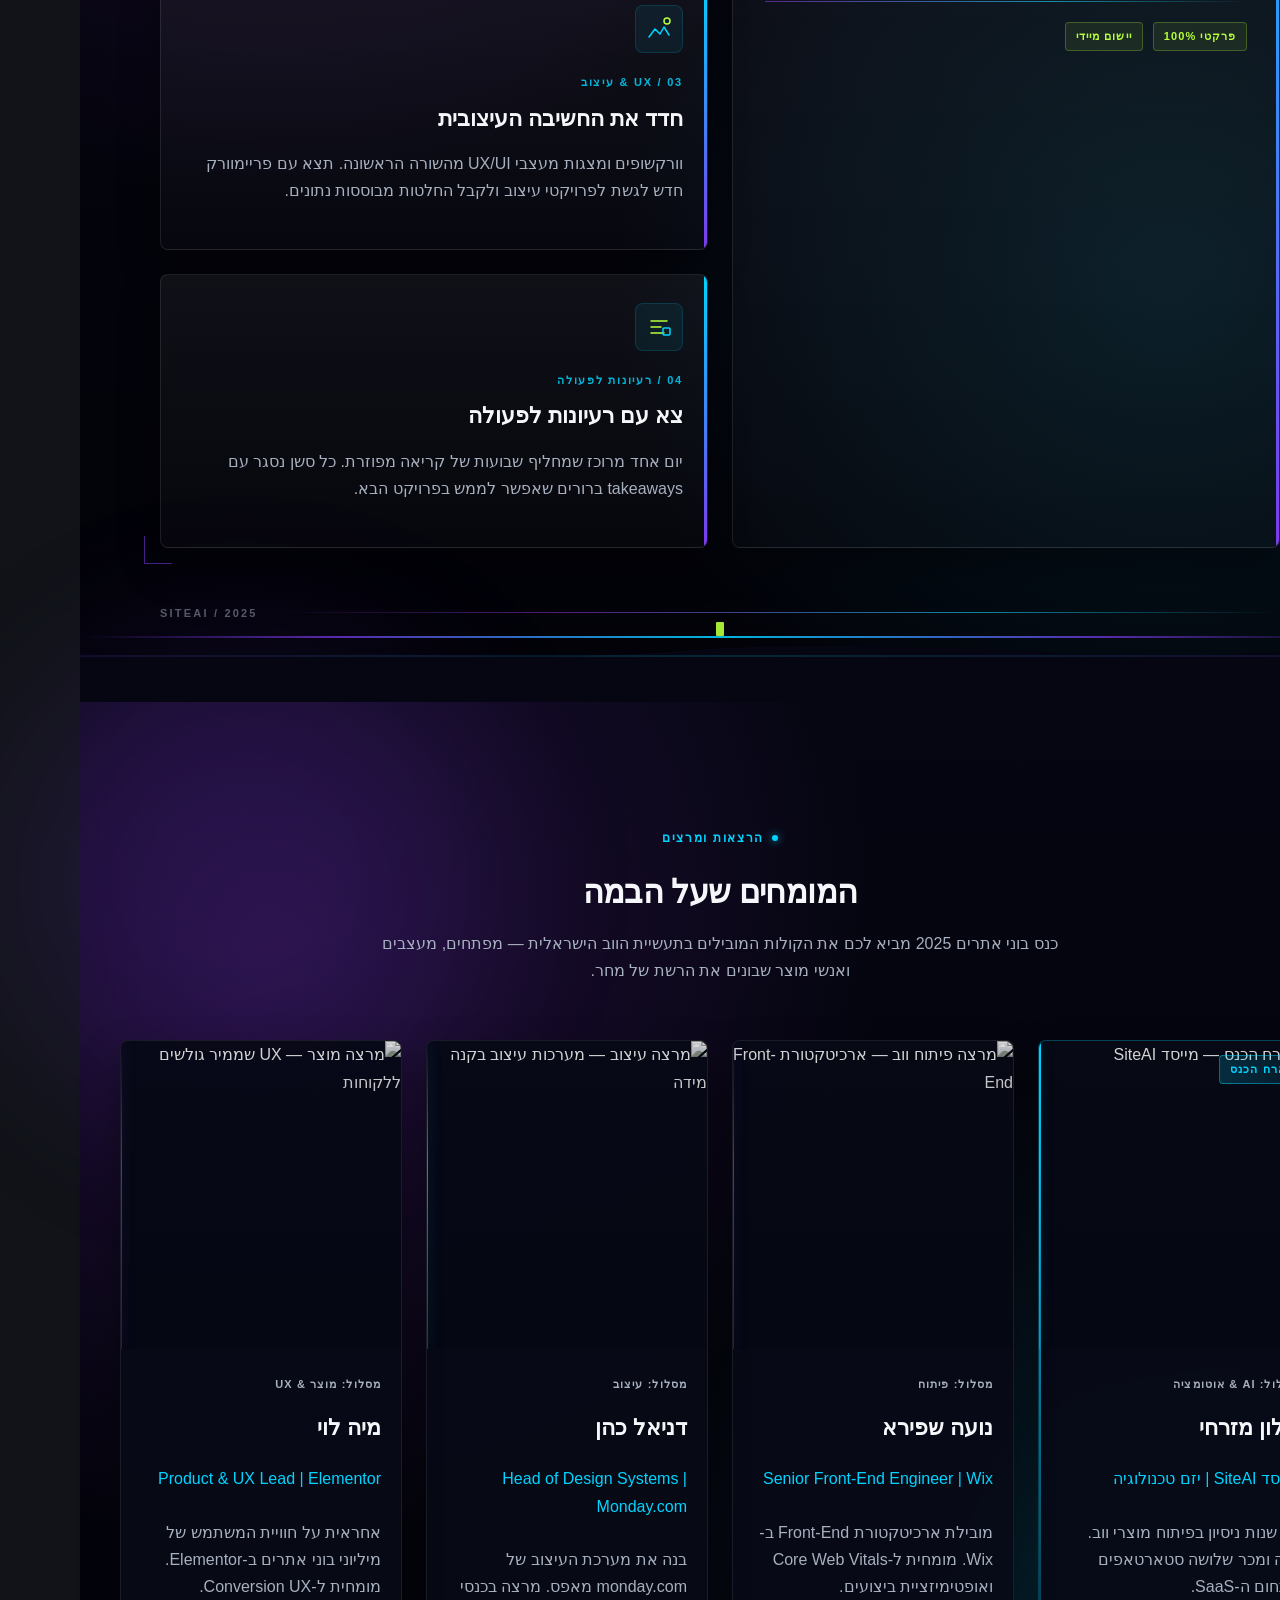
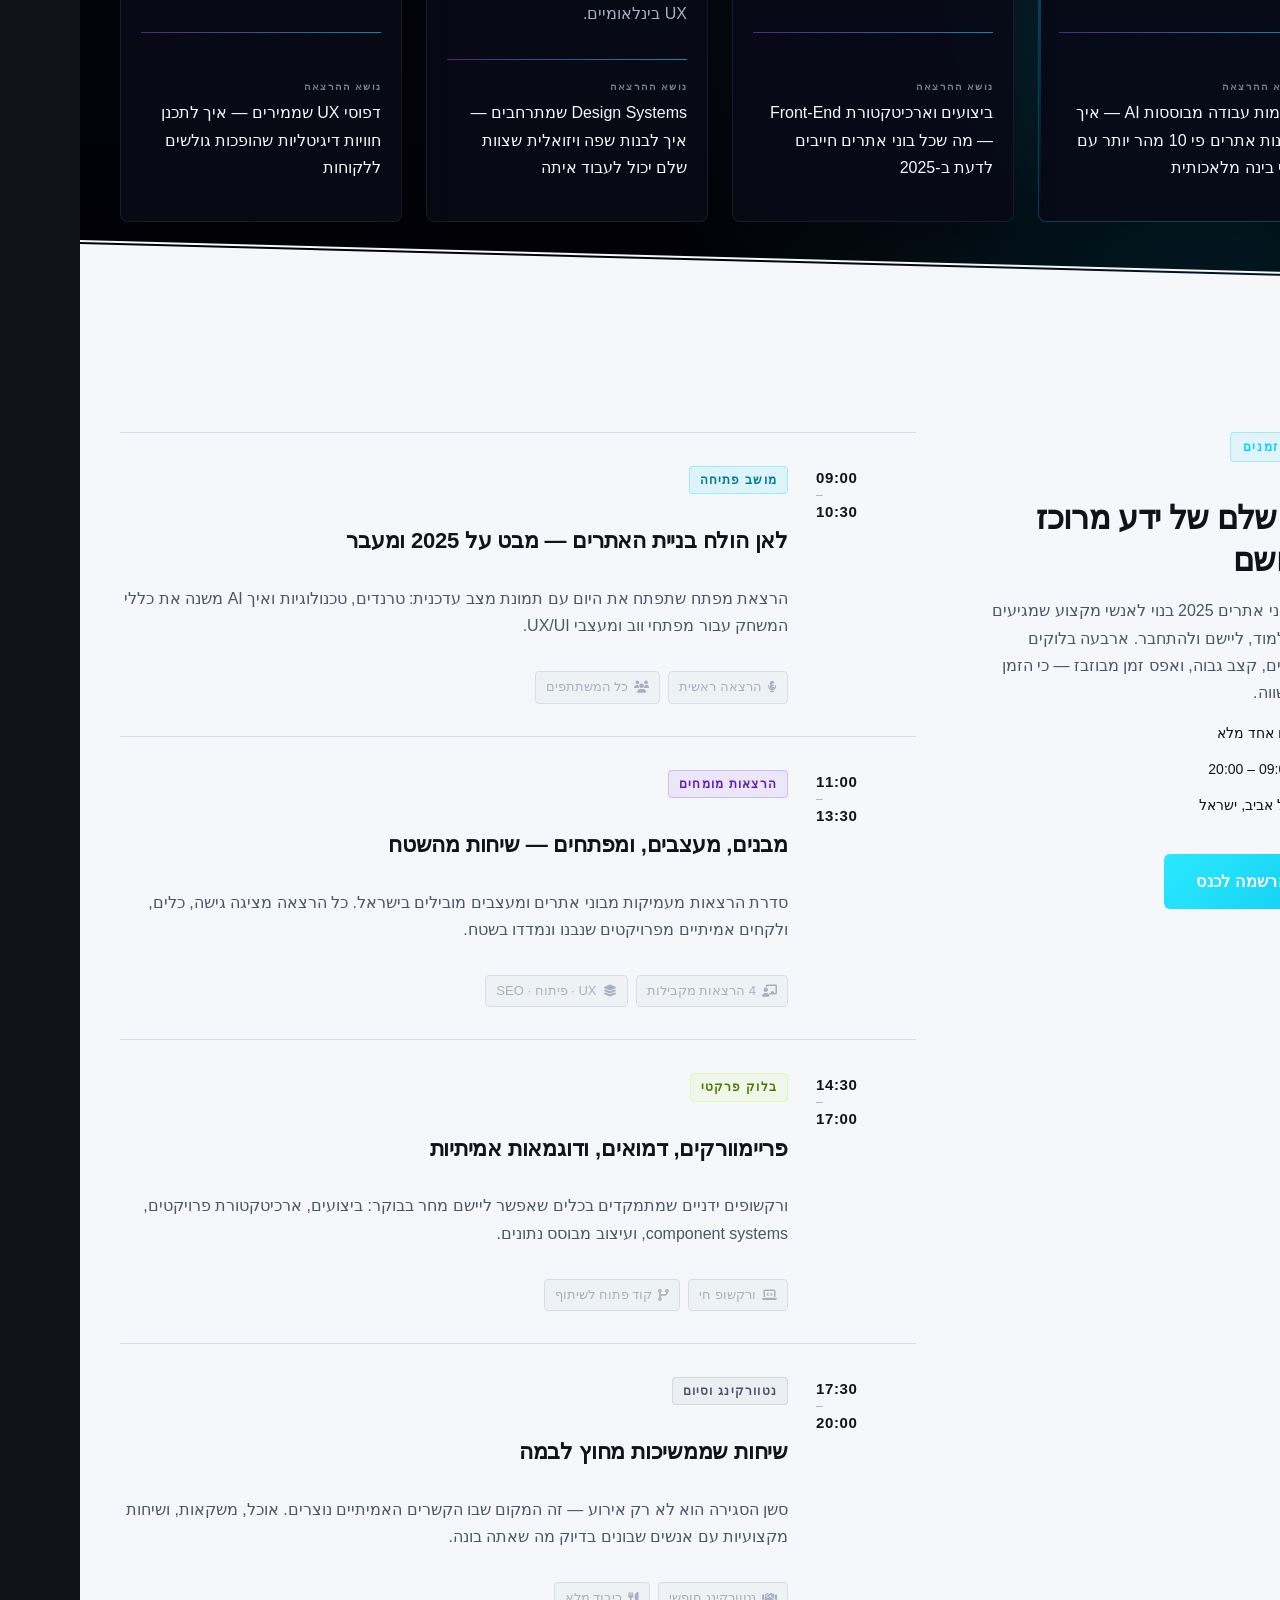
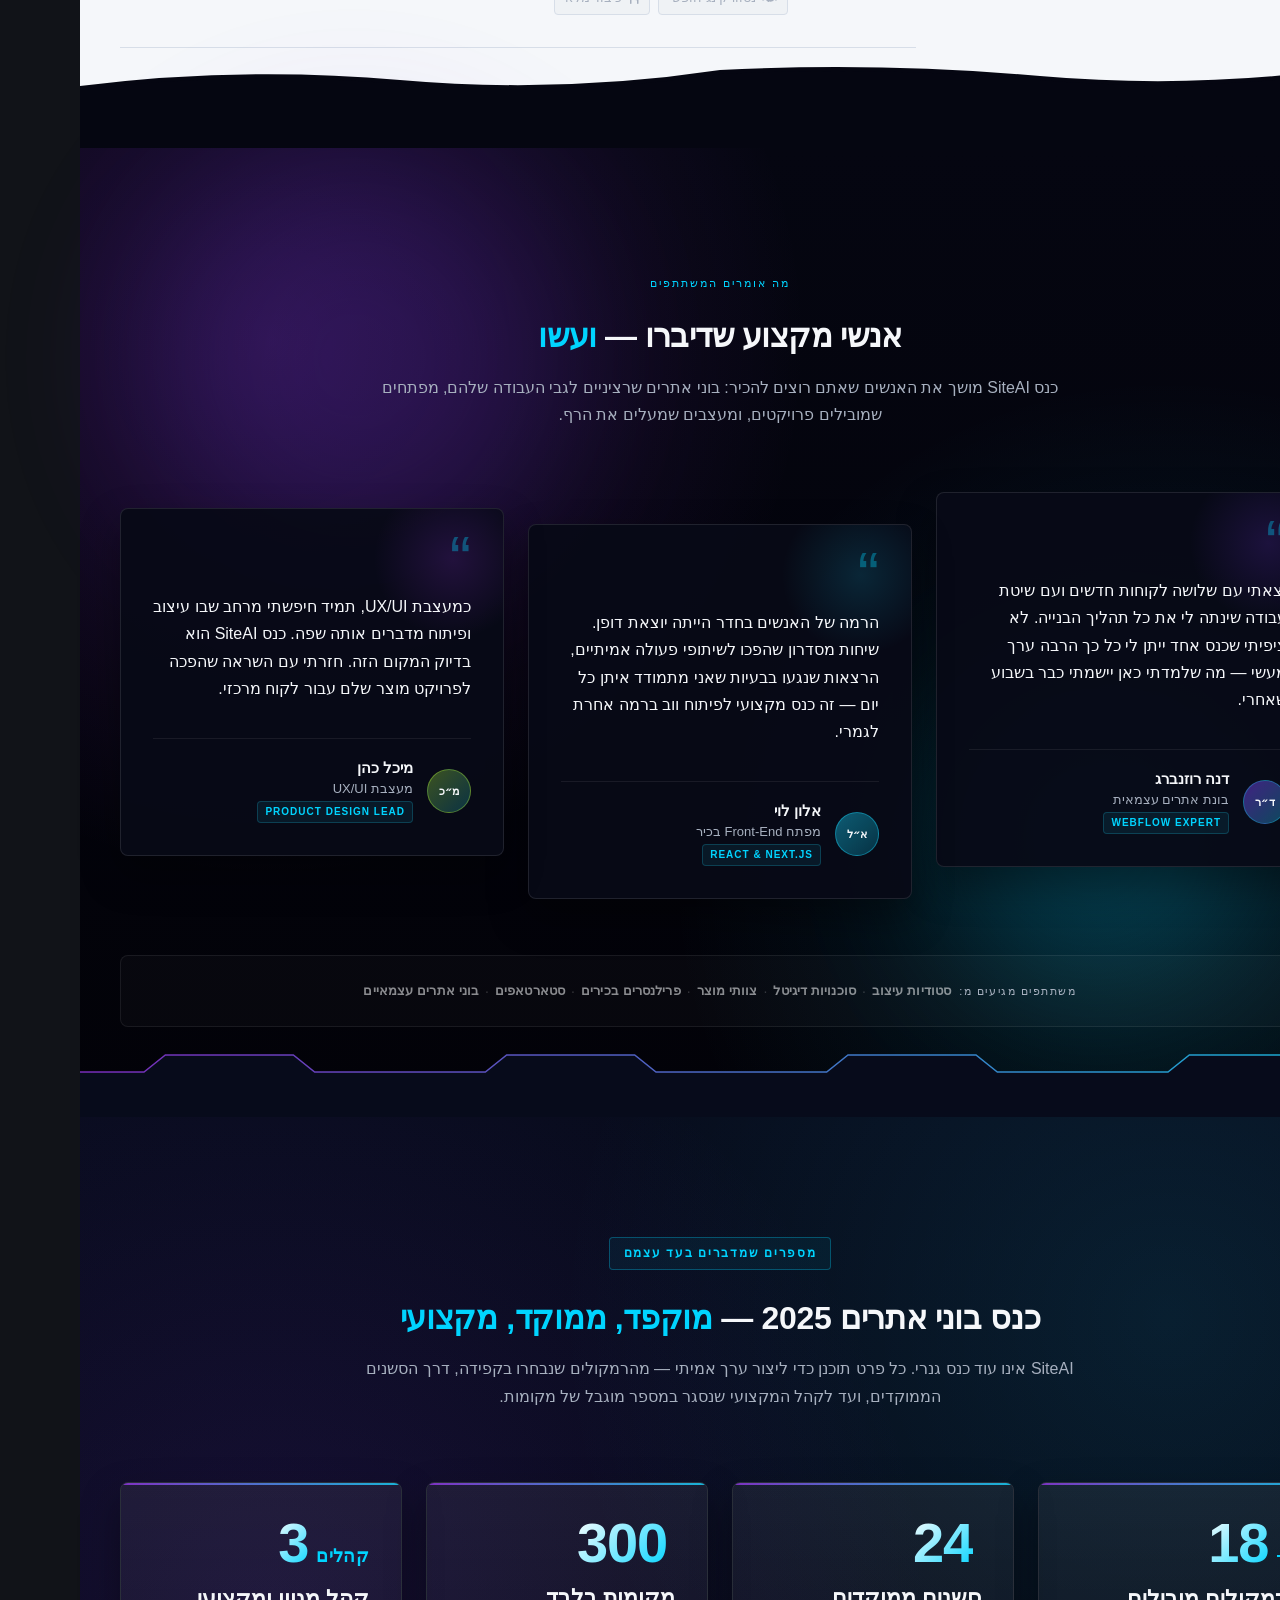
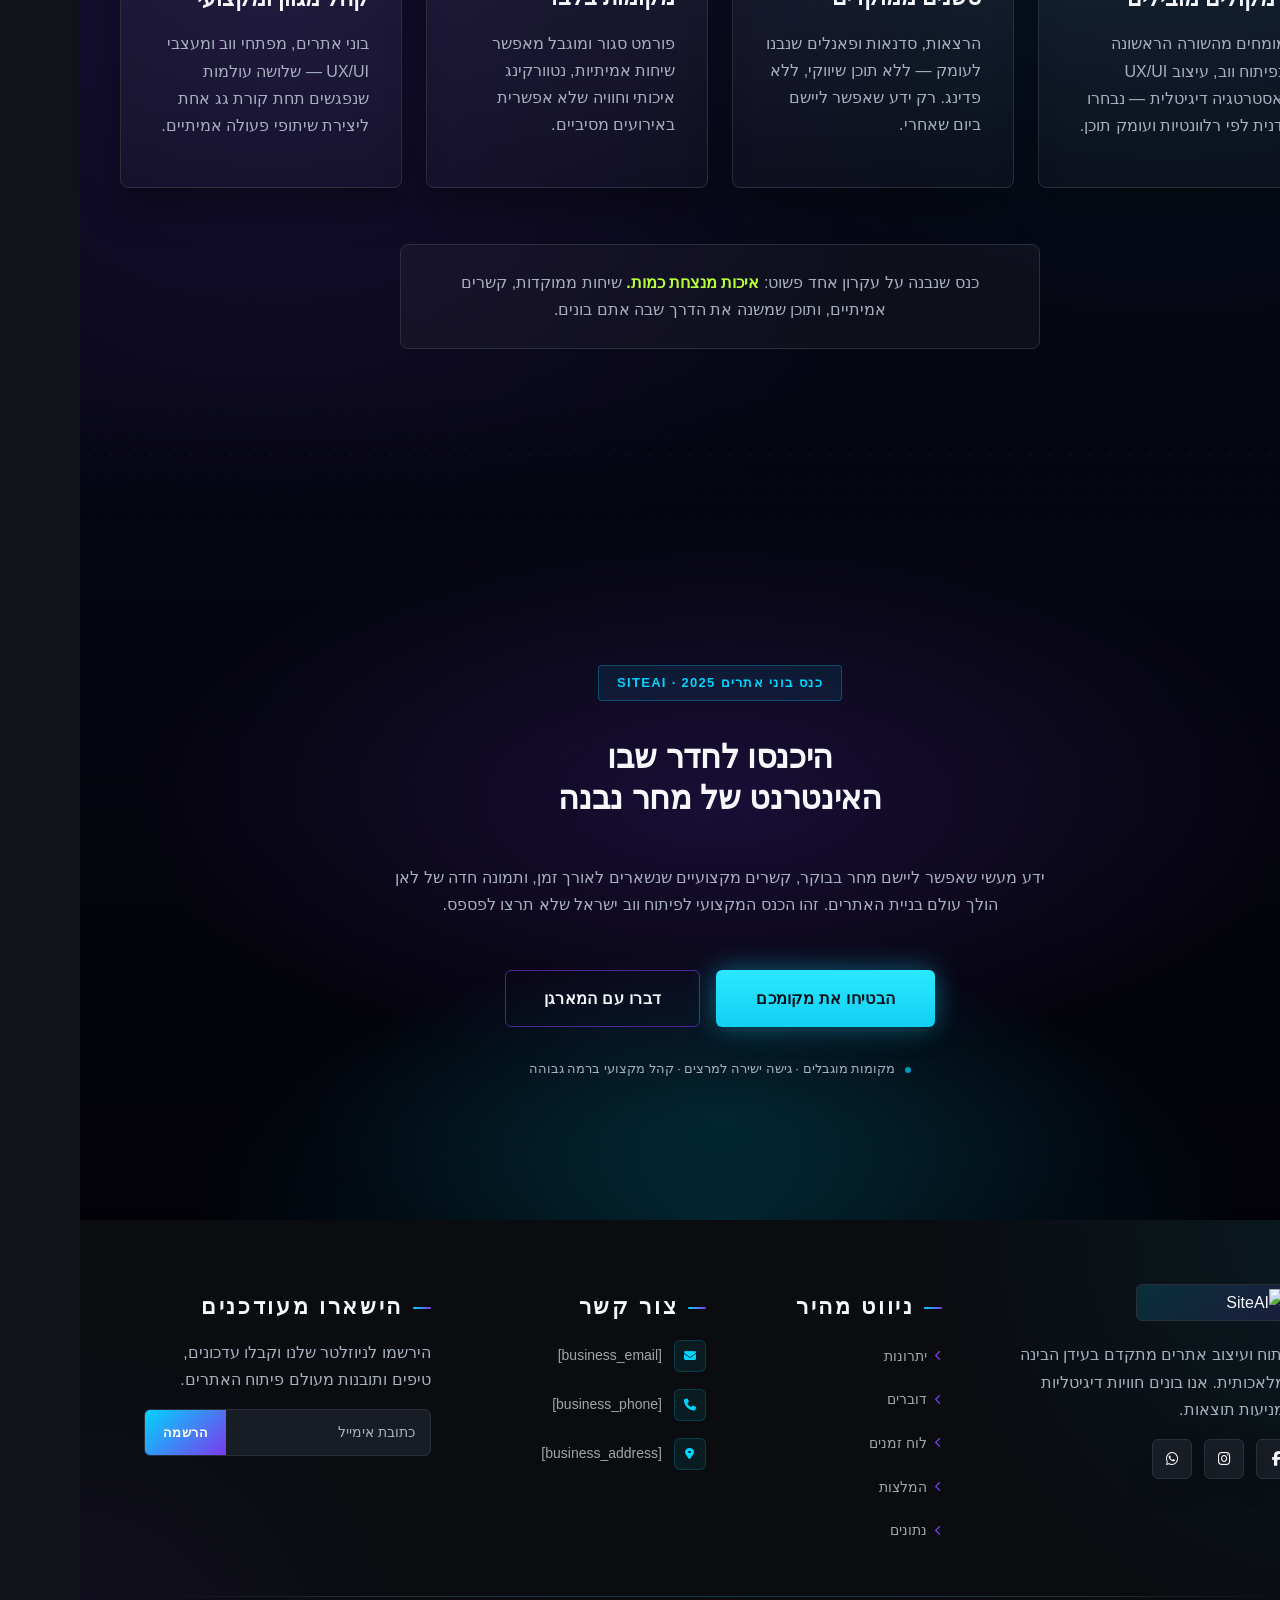
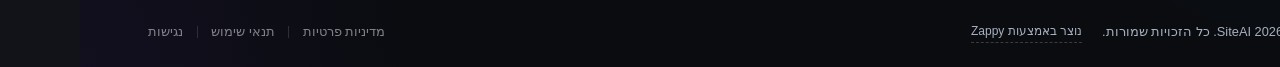
==== commit ed024422: "Incremental sync: 1 page(s) — update_button" ====
--- a/index.html
+++ b/index.html
@@ -1,5 +1,5 @@
 <!DOCTYPE html>
-<html lang="ar" dir="rtl">
+<html lang="he" dir="rtl">
 <head>
     <meta charset="UTF-8">
     <meta name="viewport" content="width=device-width, initial-scale=1.0">
@@ -218,9 +218,31 @@
 })();
 </script>
 <!-- End Zappy Analytics -->
-    
+    <meta property="og:title" content="SiteAI — SiteAI">
+  <meta property="og:description" content="A professional conference event aimed at website builders and web developers. The event is organized by an individual host and focuses on bringing together prof">
+  <meta property="og:type" content="website">
+  <meta property="og:locale" content="he_IL">
+  
+  <meta name="twitter:card" content="summary_large_image">
+  <meta name="twitter:title" content="SiteAI — SiteAI">
+  <meta name="twitter:description" content="A professional conference event aimed at website builders and web developers. The event is organized by an individual host and focuses on bringing together prof">
+  
+  <link rel="stylesheet" href="https://cdnjs.cloudflare.com/ajax/libs/font-awesome/6.4.0/css/all.min.css">
+
+    <!-- Favicons -->
+    <link rel="icon" type="image/x-icon" href="/assets/favicon.ico">
+    <link rel="icon" type="image/png" sizes="16x16" href="/assets/favicon-16x16.png">
+    <link rel="icon" type="image/png" sizes="32x32" href="/assets/favicon-32x32.png">
+    <link rel="icon" type="image/png" sizes="48x48" href="/assets/favicon-48x48.png">
+    <link rel="icon" type="image/png" sizes="192x192" href="/assets/favicon-192x192.png">
+    <link rel="icon" type="image/png" sizes="512x512" href="/assets/favicon-512x512.png">
+    <link rel="apple-touch-icon" href="/assets/apple-touch-icon.png">
+    <!-- Cookie Consent -->
+    <link rel="stylesheet" href="https://cdn.jsdelivr.net/npm/vanilla-cookieconsent@3/dist/cookieconsent.css">
+    <script src="https://cdn.jsdelivr.net/npm/vanilla-cookieconsent@3/dist/cookieconsent.umd.js"></script>
+    <!-- Mickidum Accessibility Toolbar -->
+    <script src="https://cdn.jsdelivr.net/gh/mickidum/acc_toolbar/acctoolbar/acctoolbar.min.js"></script>
     <link rel="stylesheet" href="/styles.css">
-    <link rel="stylesheet" href="https://cdnjs.cloudflare.com/ajax/libs/font-awesome/6.4.0/css/all.min.css" integrity="sha512-iecdLmaskl7CVkqkXNQ/ZH/XLlvWZOJyj7Yy7tcenmpD1ypASozpmT/E0iPtmFIB46ZmdtAc9eNBvH0H/ZpiBw==" crossorigin="anonymous" referrerpolicy="no-referrer" />
 
     <style id="zappy-dropdown-submenu-styles">
       /* ========== DESKTOP DROPDOWN SUBMENU STYLES ========== */
@@ -830,7 +852,7 @@
 
 </section>
 
-<section class="index-benefits-section" dir="rtl" data-layout-spec="בית-benefits" id="index-benefits-section">
+<section class="index-benefits-section" dir="rtl" data-layout-spec="בית-benefits">
   <div class="index-benefits-container">
 
     <!-- Intro Block -->
@@ -844,14 +866,14 @@
     </div>
 
     <!-- Card Cluster -->
-    <div class="index-benefits-cluster zappy-preserve-css-grid" id="zappy-auto-grid-1776069665970-da9qh4" data-zappy-auto-grid="true" data-zappy-grid-align="start" data-original-gap="24px" style=" align-items: stretch !important;">
+    <div class="index-benefits-cluster">
 
       <!-- Corner bracket decoration -->
       <div class="index-benefits-bracket index-benefits-bracket--tl" aria-hidden="true"></div>
       <div class="index-benefits-bracket index-benefits-bracket--br" aria-hidden="true"></div>
 
       <!-- Large card (start side) -->
-      <article class="index-benefits-card index-benefits-card--large" data-grid-item-index="2">
+      <article class="index-benefits-card index-benefits-card--large">
         <div class="index-benefits-card-icon-wrap">
           <svg data-element-type="icon" data-icon-type="svg" width="32" height="32" viewBox="0 0 32 32" fill="none" xmlns="http://www.w3.org/2000/svg" aria-hidden="true">
             <rect x="2" y="2" width="12" height="12" rx="1" stroke="var(--primary)" stroke-width="1.5"></rect>
@@ -871,9 +893,9 @@
       </article>
 
       <!-- Stacked cards (end side) -->
-      <div class="index-benefits-stack" data-grid-item-index="3">
-
-        <article class="index-benefits-card index-benefits-card--small" data-grid-item-index="0">
+      <div class="index-benefits-stack">
+
+        <article class="index-benefits-card index-benefits-card--small">
           <div class="index-benefits-card-icon-wrap">
             <svg data-element-type="icon" data-icon-type="svg" width="28" height="28" viewBox="0 0 28 28" fill="none" xmlns="http://www.w3.org/2000/svg" aria-hidden="true">
               <circle cx="10" cy="10" r="5" stroke="var(--secondary)" stroke-width="1.5"></circle>
@@ -886,7 +908,7 @@
           <p class="index-benefits-card-text">גישה ישירה לעמיתים, לקוחות פוטנציאליים ומקבלי החלטות בתעשייה. שיחה אחת בלובי יכולה לשנות את המסלול המקצועי שלך.</p>
         </article>
 
-        <article class="index-benefits-card index-benefits-card--small" data-grid-item-index="1">
+        <article class="index-benefits-card index-benefits-card--small">
           <div class="index-benefits-card-icon-wrap">
             <svg data-element-type="icon" data-icon-type="svg" width="28" height="28" viewBox="0 0 28 28" fill="none" xmlns="http://www.w3.org/2000/svg" aria-hidden="true">
               <path d="M4 22L10 14l5 5 4-7 5 8" stroke="var(--primary)" stroke-width="1.5" stroke-linecap="round" stroke-linejoin="round"></path>
@@ -895,10 +917,10 @@
           </div>
           <div class="index-benefits-card-tag">03 / UX &amp; עיצוב</div>
           <h3 class="index-benefits-card-title">חדד את החשיבה העיצובית</h3>
-          <p class="index-benefits-card-text" style="">וורקשופים ומצגות מעצבי UX/UI מהשורה הראשונה. תצא עם פריימוורק חדש לגשת לפרויקטי עיצוב ולקבל החלטות מבוססות נתונים.</p>
+          <p class="index-benefits-card-text">וורקשופים ומצגות מעצבי UX/UI מהשורה הראשונה. תצא עם פריימוורק חדש לגשת לפרויקטי עיצוב ולקבל החלטות מבוססות נתונים.</p>
         </article>
 
-        <article class="index-benefits-card index-benefits-card--small" data-grid-item-index="2">
+        <article class="index-benefits-card index-benefits-card--small">
           <div class="index-benefits-card-icon-wrap">
             <svg data-element-type="icon" data-icon-type="svg" width="28" height="28" viewBox="0 0 28 28" fill="none" xmlns="http://www.w3.org/2000/svg" aria-hidden="true">
               <path d="M6 8h16M6 14h10M6 20h13" stroke="var(--accent)" stroke-width="1.5" stroke-linecap="round"></path>
@@ -911,7 +933,7 @@
         </article>
 
       </div>
-    </div><div class="zappy-inserted-element" id="zappy-element-1776069688464-dkws04c2n" data-element-id="zappy-element-1776069688464-dkws04c2n" data-element-type="image" data-zappy-newly-inserted="true" style="max-width: 600px; margin: 20px auto;"><img src="[data-uri]" alt="Image" style="width: 320px; height: 180px; border-radius: 8px; max-width: 100%; object-fit: cover; margin: 20px auto; object-position: 50% 50%; display: block;" data-element-type="image" data-element-id="zappy-element-1776069688464-dkws04c2n" id="zappy-element-1776069688464-dkws04c2n"></div>
+    </div>
 
     <!-- Structural line decoration -->
     <div class="index-benefits-structural-line" aria-hidden="true">
@@ -957,12 +979,12 @@
     </div>
 
     <!-- Cards Grid -->
-    <div class="speakers-grid zappy-preserve-css-grid" id="zappy-auto-grid-1776149948657-pqg0qv" data-zappy-auto-grid="true" data-original-item-width="282" data-original-gap="24px" style="display: grid; --zappy-grid-cols: repeat(4, minmax(0, 1fr)); align-items: stretch !important; grid-template-columns: repeat(4, minmax(0, 1fr));" data-zappy-explicit-columns="true">
+    <div class="speakers-grid">
 
       <!-- Card 1: Host Spotlight -->
-      <article class="speaker-card speaker-card--host" data-grid-item-index="0">
+      <article class="speaker-card speaker-card--host">
         <div class="speaker-card__image-wrap">
-          <a data-zappy-click-action="link" href="/assets/_____________________-1776150999546-b7sqrl.pdf" target="_blank" rel="noopener noreferrer" style="text-decoration: none; color: inherit; display: contents;"><div data-zappy-zoom-wrapper="true" data-element-id="img-1776149948634-ojgsdsilg" data-element-type="image" data-zappy-zoom-wrapper-width="288px" data-zappy-zoom-wrapper-height="317px" data-zappy-zoom-wrapper-width-mode="px" data-zappy-zoom-clip="true" data-zappy-wrapper-margins-applied="true" style="position: relative !important; overflow: hidden !important; width: 288px !important; max-width: 100% !important; margin-left: auto !important; margin-right: auto !important; height: 317px !important; display: block !important; cursor: pointer;" data-zappy-click-action="link"><img data-placeholder="index-speakers-image-1" data-context="Professional monochrome portrait of a confident Israeli male tech entrepreneur and web conference host, mid-30s, wearing a dark blazer, photographed in dramatic studio lighting with a subtle cyan neon rim light on one side and soft purple ambient glow on the other, dark background, premium editorial photography style" width="400" height="440" src="/assets/site-index-speakers-image-1.webp" alt="מארח הכנס — מייסד SiteAI" data-element-type="image" data-element-id="img-1776149948634-ojgsdsilg" style="display: block !important; object-position: 50% 0% !important; margin: 0px !important; left: -8.30536% !important; top: 0% !important; width: 116.611% !important; height: 103% !important; max-width: none !important; max-height: none !important; object-fit: cover !important; position: absolute !important;" data-zappy-zoom="1.03" data-zappy-object-position="50% 0%" data-zappy-click-action="link"></div></a>
+          <img data-placeholder="index-speakers-image-1" data-context="Professional monochrome portrait of a confident Israeli male tech entrepreneur and web conference host, mid-30s, wearing a dark blazer, photographed in dramatic studio lighting with a subtle cyan neon rim light on one side and soft purple ambient glow on the other, dark background, premium editorial photography style" width="400" height="440" src="/assets/site-index-speakers-image-1.webp" alt="מארח הכנס — מייסד SiteAI">
           <div class="speaker-card__image-overlay" aria-hidden="true"></div>
           <div class="speaker-card__host-badge">מארח הכנס</div>
           <div class="speaker-card__neon-edge speaker-card__neon-edge--cyan" aria-hidden="true"></div>
@@ -976,16 +998,16 @@
           <p class="speaker-card__credibility">10 שנות ניסיון בפיתוח מוצרי ווב. בנה ומכר שלושה סטארטאפים בתחום ה-SaaS.</p>
           <div class="speaker-card__divider" aria-hidden="true"></div>
           <div class="speaker-card__topic">
-            <p><span class="speaker-card__topic-label">נושא ההרצאה</span>
-            </p><p class="speaker-card__topic-text">זרימות עבודה מבוססות AI — איך לבנות אתרים פי 10 מהר יותר עם כלי בינה מלאכותית</p>
+            <span class="speaker-card__topic-label">נושא ההרצאה</span>
+            <p class="speaker-card__topic-text">זרימות עבודה מבוססות AI — איך לבנות אתרים פי 10 מהר יותר עם כלי בינה מלאכותית</p>
           </div>
         </div>
       </article>
 
       <!-- Card 2: Dev Expert -->
-      <article class="speaker-card" data-grid-item-index="1">
+      <article class="speaker-card">
         <div class="speaker-card__image-wrap">
-          <a data-zappy-click-action="link" href="/assets/_____________________-1776152643138-9b5r3q.pdf" target="_blank" rel="noopener noreferrer" style="text-decoration: none; color: inherit; display: contents;"><div data-zappy-zoom-wrapper="true" data-element-id="img-1776149948634-ee265rchm" data-element-type="image" data-zappy-zoom-wrapper-width="288px" data-zappy-zoom-wrapper-height="317px" data-zappy-zoom-wrapper-width-mode="px" data-zappy-zoom-clip="true" data-zappy-wrapper-margins-applied="true" style="position: relative !important; overflow: hidden !important; width: 288px !important; max-width: 100% !important; margin-left: auto !important; margin-right: auto !important; height: 317px !important; display: block !important; cursor: pointer;" data-zappy-click-action="link"><img data-placeholder="index-speakers-image-2" data-context="Professional monochrome portrait of a skilled Israeli female front-end developer, late 20s, with short dark hair, photographed in dramatic studio lighting with a subtle cyan neon rim light on one side, dark near-black background, focused and technical expression, premium editorial photography style for a web conference speaker" width="400" height="440" src="/assets/site-index-speakers-image-2.webp" alt="מרצה פיתוח ווב — ארכיטקטורת Front-End" data-element-type="image" data-element-id="img-1776149948634-ee265rchm" style="object-position: 50% 0% !important; display: block; margin-top: 0px !important; margin-bottom: 0px !important; left: -8.30536% !important; top: 0% !important; width: 116.611% !important; height: 103% !important; max-width: none !important; max-height: none !important; object-fit: cover !important;" data-zappy-zoom="1.03" data-zappy-object-position="50% 0%" data-zappy-click-action="link"></div></a>
+          <img data-placeholder="index-speakers-image-2" data-context="Professional monochrome portrait of a skilled Israeli female front-end developer, late 20s, with short dark hair, photographed in dramatic studio lighting with a subtle cyan neon rim light on one side, dark near-black background, focused and technical expression, premium editorial photography style for a web conference speaker" width="400" height="440" src="/assets/site-index-speakers-image-2.webp" alt="מרצה פיתוח ווב — ארכיטקטורת Front-End">
           <div class="speaker-card__image-overlay" aria-hidden="true"></div>
           <div class="speaker-card__neon-edge speaker-card__neon-edge--purple" aria-hidden="true"></div>
         </div>
@@ -998,16 +1020,16 @@
           <p class="speaker-card__credibility">מובילת ארכיטקטורת Front-End ב-Wix. מומחית ל-Core Web Vitals ואופטימיזציית ביצועים.</p>
           <div class="speaker-card__divider" aria-hidden="true"></div>
           <div class="speaker-card__topic">
-            <p><span class="speaker-card__topic-label">נושא ההרצאה</span>
-            </p><p class="speaker-card__topic-text">ביצועים וארכיטקטורת Front-End — מה שכל בוני אתרים חייבים לדעת ב-2025</p>
+            <span class="speaker-card__topic-label">נושא ההרצאה</span>
+            <p class="speaker-card__topic-text">ביצועים וארכיטקטורת Front-End — מה שכל בוני אתרים חייבים לדעת ב-2025</p>
           </div>
         </div>
       </article>
 
       <!-- Card 3: Design Expert -->
-      <article class="speaker-card" data-grid-item-index="2">
+      <article class="speaker-card">
         <div class="speaker-card__image-wrap">
-          <img data-placeholder="index-speakers-image-3" data-context="Professional monochrome portrait of a creative Israeli male UX/UI designer, early 30s, with stylish glasses, photographed in dramatic studio lighting with a subtle purple neon rim light on one side, dark background, thoughtful artistic expression, premium editorial photography style for a web design conference speaker" width="400" height="440" src="/assets/site-index-speakers-image-3.webp" alt="מרצה עיצוב — מערכות עיצוב בקנה מידה" data-element-type="image" data-element-id="img-1776149948634-eeus9hbpr" style="">
+          <img data-placeholder="index-speakers-image-3" data-context="Professional monochrome portrait of a creative Israeli male UX/UI designer, early 30s, with stylish glasses, photographed in dramatic studio lighting with a subtle purple neon rim light on one side, dark background, thoughtful artistic expression, premium editorial photography style for a web design conference speaker" width="400" height="440" src="/assets/site-index-speakers-image-3.webp" alt="מרצה עיצוב — מערכות עיצוב בקנה מידה">
           <div class="speaker-card__image-overlay" aria-hidden="true"></div>
           <div class="speaker-card__neon-edge speaker-card__neon-edge--cyan" aria-hidden="true"></div>
         </div>
@@ -1020,16 +1042,16 @@
           <p class="speaker-card__credibility">בנה את מערכת העיצוב של monday.com מאפס. מרצה בכנסי UX בינלאומיים.</p>
           <div class="speaker-card__divider" aria-hidden="true"></div>
           <div class="speaker-card__topic">
-            <p><span class="speaker-card__topic-label">נושא ההרצאה</span>
-            </p><p class="speaker-card__topic-text">Design Systems שמתרחבים — איך לבנות שפה ויזואלית שצוות שלם יכול לעבוד איתה</p>
+            <span class="speaker-card__topic-label">נושא ההרצאה</span>
+            <p class="speaker-card__topic-text">Design Systems שמתרחבים — איך לבנות שפה ויזואלית שצוות שלם יכול לעבוד איתה</p>
           </div>
         </div>
       </article>
 
       <!-- Card 4: Product Expert -->
-      <article class="speaker-card" data-grid-item-index="3">
+      <article class="speaker-card">
         <div class="speaker-card__image-wrap">
-          <img data-placeholder="index-speakers-image-4" data-context="Professional monochrome portrait of a sharp Israeli female product manager and UX strategist, early 30s, with long dark hair, photographed in dramatic studio lighting with a subtle cyan and purple neon rim light, dark background, confident and strategic expression, premium editorial photography style for a web product conference speaker" width="400" height="440" src="/assets/site-index-speakers-image-4.webp" alt="מרצה מוצר — UX שממיר גולשים ללקוחות" data-element-type="image" data-element-id="img-1776149948634-azbmk49li" style="">
+          <img data-placeholder="index-speakers-image-4" data-context="Professional monochrome portrait of a sharp Israeli female product manager and UX strategist, early 30s, with long dark hair, photographed in dramatic studio lighting with a subtle cyan and purple neon rim light, dark background, confident and strategic expression, premium editorial photography style for a web product conference speaker" width="400" height="440" src="/assets/site-index-speakers-image-4.webp" alt="מרצה מוצר — UX שממיר גולשים ללקוחות">
           <div class="speaker-card__image-overlay" aria-hidden="true"></div>
           <div class="speaker-card__neon-edge speaker-card__neon-edge--purple" aria-hidden="true"></div>
         </div>
@@ -1042,8 +1064,8 @@
           <p class="speaker-card__credibility">אחראית על חוויית המשתמש של מיליוני בוני אתרים ב-Elementor. מומחית ל-Conversion UX.</p>
           <div class="speaker-card__divider" aria-hidden="true"></div>
           <div class="speaker-card__topic">
-            <p><span class="speaker-card__topic-label">נושא ההרצאה</span>
-            </p><p class="speaker-card__topic-text">דפוסי UX שממירים — איך לתכנן חוויות דיגיטליות שהופכות גולשים ללקוחות</p>
+            <span class="speaker-card__topic-label">נושא ההרצאה</span>
+            <p class="speaker-card__topic-text">דפוסי UX שממירים — איך לתכנן חוויות דיגיטליות שהופכות גולשים ללקוחות</p>
           </div>
         </div>
       </article>
@@ -1064,68 +1086,6 @@
 
 </section>
 
-<section class="siteai-team-section">
-  <div class="siteai-team-container">
-    <div class="siteai-team-header">
-      <h2 class="siteai-team-title">הצוות שעומד מאחורינו</h2>
-      <p class="siteai-team-subtitle">אנשי המקצוע שהופכים את החזון שלנו למציאות — עם ניסיון, תשוקה וטכנולוגיה מתקדמת</p>
-    </div>
-    <div class="siteai-team-grid">
-
-      <!-- Card 1 -->
-      <article class="siteai-team-card">
-        <div class="siteai-team-photo-wrap">
-          <img data-image-placeholder="0" alt="ראש צוות פיתוח AI" class="siteai-team-photo">
-          <div class="siteai-team-photo-ring"></div>
-        </div>
-        <h3 class="siteai-team-name">יונתן לוי</h3>
-        <span class="siteai-team-role">מנכ"ל ומייסד</span>
-        <p class="siteai-team-desc">יונתן מוביל את חזון SiteAI עם למעלה מ-12 שנות ניסיון בפיתוח מוצרי AI ובניית פלטפורמות דיגיטליות חכמות לעסקים.</p>
-        <div class="siteai-team-divider"></div>
-        <div class="siteai-team-quote">
-          <span class="siteai-team-quote-icon" aria-hidden="true">❝</span>
-          <q>הטכנולוגיה הטובה ביותר היא זו שעובדת בשבילך בלי שתרגיש אותה.</q>
-        </div>
-      </article>
-
-      <!-- Card 2 -->
-      <article class="siteai-team-card">
-        <div class="siteai-team-photo-wrap">
-          <img data-image-placeholder="0" alt="מנהלת מוצר ועיצוב UX" class="siteai-team-photo">
-          <div class="siteai-team-photo-ring"></div>
-        </div>
-        <h3 class="siteai-team-name">מיכל כהן</h3>
-        <span class="siteai-team-role">מנהלת מוצר ו-UX</span>
-        <p class="siteai-team-desc">מיכל מתמחה ביצירת חוויות משתמש אינטואיטיביות, ומבטיחה שכל ממשק שנבנה ב-SiteAI יהיה נגיש, יפה ואפקטיבי.</p>
-        <div class="siteai-team-divider"></div>
-        <div class="siteai-team-quote">
-          <span class="siteai-team-quote-icon" aria-hidden="true">❝</span>
-          <q>עיצוב טוב הוא לא רק מה שנראה יפה — זה מה שפועל בצורה מושלמת.</q>
-        </div>
-      </article>
-
-      <!-- Card 3 -->
-      <article class="siteai-team-card">
-        <div class="siteai-team-photo-wrap">
-          <img data-image-placeholder="0" alt="מהנדס AI בכיר" class="siteai-team-photo">
-          <div class="siteai-team-photo-ring"></div>
-        </div>
-        <h3 class="siteai-team-name">דניאל ברק</h3>
-        <span class="siteai-team-role">מהנדס AI בכיר</span>
-        <p class="siteai-team-desc">דניאל מוביל את פיתוח מנועי ה-AI של הפלטפורמה, עם התמחות בלמידת מכונה ועיבוד שפה טבעית בעברית ובאנגלית.</p>
-        <div class="siteai-team-divider"></div>
-        <div class="siteai-team-quote">
-          <span class="siteai-team-quote-icon" aria-hidden="true">❝</span>
-          <q>בינה מלאכותית אמיתית מתחילה בהבנה עמוקה של הצרכים האנושיים.</q>
-        </div>
-      </article>
-
-    </div>
-  </div>
-</section>
-
-
-
 <section class="index-schedule-section" dir="rtl" data-layout-spec="בית-schedule" id="index-schedule-section">
   <div class="index-schedule-container">
 
@@ -1133,25 +1093,25 @@
     <div class="index-schedule-inner">
 
       <!-- START column: heading + intro -->
-      <div class="index-schedule-intro" style="text-align: center !important; display: flex !important; justify-content: center !important; align-items: flex-start !important; width: 100% !important;">
+      <div class="index-schedule-intro">
         <p class="zappy-editable"><span class="index-schedule-label">לוח זמנים</span>
         </p><h2 class="index-schedule-heading">יום שלם של ידע מרוכז ומיושם</h2>
         <p class="index-schedule-body">כנס בוני אתרים 2025 בנוי לאנשי מקצוע שמגיעים כדי ללמוד, ליישם ולהתחבר. ארבעה בלוקים מדויקים, קצב גבוה, ואפס זמן מבוזבז — כי הזמן שלך שווה.</p>
         <div class="index-schedule-meta">
           <div class="index-schedule-meta-item">
-            <i class="fa-regular fa-calendar" aria-hidden="true" data-element-type="icon" data-element-id="icon-1776153139476-bm8ce60vc" data-icon-type="fontawesome"></i>
+            <i class="fa-regular fa-calendar" aria-hidden="true" data-element-type="icon" data-element-id="icon-1776154306584-veyogk508" data-icon-type="fontawesome"></i>
             <span>יום אחד מלא</span>
           </div>
           <div class="index-schedule-meta-item">
-            <i class="fa-regular fa-clock" aria-hidden="true" data-element-type="icon" data-element-id="icon-1776153139476-sjhdcnr93" data-icon-type="fontawesome"></i>
+            <i class="fa-regular fa-clock" aria-hidden="true" data-element-type="icon" data-element-id="icon-1776154306584-2gdeux5ub" data-icon-type="fontawesome"></i>
             <span>09:00 – 20:00</span>
           </div>
           <div class="index-schedule-meta-item">
-            <i class="fa-solid fa-location-dot" aria-hidden="true" data-element-type="icon" data-element-id="icon-1776153139476-p6smqocjg" data-icon-type="fontawesome"></i>
+            <i class="fa-solid fa-location-dot" aria-hidden="true" data-element-type="icon" data-element-id="icon-1776154306584-oiv8te5hk" data-icon-type="fontawesome"></i>
             <span>תל אביב, ישראל</span>
           </div>
         </div>
-        <p class="zappy-editable"><a href="/assets/_____________________-1776153203560-ui2vj7.pdf" class="btn-primary index-schedule-cta" data-element-type="button" data-element-id="zappy-drop-blpadyj4t" data-native-element="true" style="outline: none; border-color: transparent !important; color: rgb(255, 255, 255) !important; background-color: transparent !important; background-image: linear-gradient(135deg, rgb(43, 232, 255), rgb(18, 207, 243)) !important;" target="_blank" rel="noopener noreferrer">הרשמה לכנס</a>
+        <p class="zappy-editable"><a href="/assets/_____________________-1776154317513-ob0zkf.pdf" class="btn-primary index-schedule-cta" data-element-type="button" data-element-id="btn-1776154306581-gj0o9hlh2" data-native-element="true" style="outline: none; border-color: transparent !important; color: rgb(255, 255, 255) !important; background-color: transparent !important; background-image: linear-gradient(135deg, rgb(43, 232, 255), rgb(18, 207, 243)) !important;" target="_blank" rel="noopener noreferrer">הרשמה לכנס</a>
       </p></div>
 
       <!-- END column: agenda bands -->
@@ -1172,7 +1132,7 @@
             <p class="index-schedule-band-desc">הרצאת מפתח שתפתח את היום עם תמונת מצב עדכנית: טרנדים, טכנולוגיות ואיך AI משנה את כללי המשחק עבור מפתחי ווב ומעצבי UX/UI.</p>
             <div class="index-schedule-speakers">
               <span class="index-schedule-speaker-chip"><i class="fa-solid fa-microphone-lines" aria-hidden="true"></i> הרצאה ראשית</span>
-              <span class="index-schedule-speaker-chip"><i class="fa-solid fa-users" aria-hidden="true" data-element-type="icon" data-element-id="icon-1776153139476-by6du5gii" data-icon-type="fontawesome" style="pointer-events: auto; cursor: pointer;"></i> כל המשתתפים</span>
+              <span class="index-schedule-speaker-chip"><i class="fa-solid fa-users" aria-hidden="true" data-element-type="icon" data-element-id="icon-1776154306584-him0k4jxi" data-icon-type="fontawesome" style="pointer-events: auto; cursor: pointer;"></i> כל המשתתפים</span>
             </div>
           </div>
         </article>
@@ -1191,8 +1151,8 @@
             </div>
             <p class="index-schedule-band-desc">סדרת הרצאות מעמיקות מבוני אתרים ומעצבים מובילים בישראל. כל הרצאה מציגה גישה, כלים, ולקחים אמיתיים מפרויקטים שנבנו ונמדדו בשטח.</p>
             <div class="index-schedule-speakers">
-              <span class="index-schedule-speaker-chip"><i class="fa-solid fa-chalkboard-user" aria-hidden="true" data-element-type="icon" data-element-id="icon-1776153139476-trn8akgs4" data-icon-type="fontawesome" style="pointer-events: auto; cursor: pointer;"></i> 4 הרצאות מקבילות</span>
-              <span class="index-schedule-speaker-chip"><i class="fa-solid fa-layer-group" aria-hidden="true" data-element-type="icon" data-element-id="icon-1776153139476-zuh8f4r8q" data-icon-type="fontawesome" style="pointer-events: auto; cursor: pointer;"></i> UX · פיתוח · SEO</span>
+              <span class="index-schedule-speaker-chip"><i class="fa-solid fa-chalkboard-user" aria-hidden="true" data-element-type="icon" data-element-id="icon-1776154306584-23cqwa2ba" data-icon-type="fontawesome" style="pointer-events: auto; cursor: pointer;"></i> 4 הרצאות מקבילות</span>
+              <span class="index-schedule-speaker-chip"><i class="fa-solid fa-layer-group" aria-hidden="true" data-element-type="icon" data-element-id="icon-1776154306584-rb37g32nr" data-icon-type="fontawesome" style="pointer-events: auto; cursor: pointer;"></i> UX · פיתוח · SEO</span>
             </div>
           </div>
         </article>
@@ -1211,7 +1171,7 @@
             </div>
             <p class="index-schedule-band-desc">ורקשופים ידניים שמתמקדים בכלים שאפשר ליישם מחר בבוקר: ביצועים, ארכיטקטורת פרויקטים, component systems, ועיצוב מבוסס נתונים.</p>
             <div class="index-schedule-speakers">
-              <span class="index-schedule-speaker-chip"><i class="fa-solid fa-laptop-code" aria-hidden="true" data-element-type="icon" data-element-id="icon-1776153139476-0symd304f" data-icon-type="fontawesome" style="pointer-events: auto; cursor: pointer;"></i> ורקשופ חי</span>
+              <span class="index-schedule-speaker-chip"><i class="fa-solid fa-laptop-code" aria-hidden="true" data-element-type="icon" data-element-id="icon-1776154306584-brr5dzyk9" data-icon-type="fontawesome" style="pointer-events: auto; cursor: pointer;"></i> ורקשופ חי</span>
               <span class="index-schedule-speaker-chip"><i class="fa-solid fa-code-branch" aria-hidden="true"></i> קוד פתוח לשיתוף</span>
             </div>
           </div>
@@ -1231,7 +1191,7 @@
             </div>
             <p class="index-schedule-band-desc">סשן הסגירה הוא לא רק אירוע — זה המקום שבו הקשרים האמיתיים נוצרים. אוכל, משקאות, ושיחות מקצועיות עם אנשים שבונים בדיוק מה שאתה בונה.</p>
             <div class="index-schedule-speakers">
-              <span class="index-schedule-speaker-chip"><i class="fa-solid fa-handshake" aria-hidden="true" data-element-type="icon" data-element-id="icon-1776153139476-4wvux8v1m" data-icon-type="fontawesome" style="pointer-events: auto; cursor: pointer;"></i> נטוורקינג חופשי</span>
+              <span class="index-schedule-speaker-chip"><i class="fa-solid fa-handshake" aria-hidden="true" data-element-type="icon" data-element-id="icon-1776154306584-svjylt3dy" data-icon-type="fontawesome" style="pointer-events: auto; cursor: pointer;"></i> נטוורקינג חופשי</span>
               <span class="index-schedule-speaker-chip"><i class="fa-solid fa-utensils" aria-hidden="true"></i> כיבוד מלא</span>
             </div>
           </div>
@@ -1559,9 +1519,7 @@
     <i class="fab fa-whatsapp"></i>
   </a>
   
-  <script src="/script.js"></script>
-
-    <div data-integration="accessibility:toolbar"></div>
+  <div data-integration="accessibility:toolbar"></div>
 
     <script src="/script.js"></script>
 
@@ -1740,120 +1698,5 @@
       window.addEventListener('resize', function() { clearTimeout(window._mlrt); window._mlrt = setTimeout(initMobileLangMenu, 250); });
     })();
     </script>
-
-    <script>
-    (function(){
-      var _applied=false;
-      function _isHeroBg(w){var img=w.querySelector('img');if(img&&(img.getAttribute('data-hero-bg')==='true'||img.getAttribute('data-hero-background')==='true'))return true;var p=(w.style.position||'').replace(/\s*!important\s*/g,'').trim();var ww=(w.style.width||'').replace(/\s*!important\s*/g,'').trim();var hh=(w.style.height||'').replace(/\s*!important\s*/g,'').trim();return p==='absolute'&&ww==='100%'&&hh==='100%';}
-      function fixDesktopWrappers(){
-        // No-op: desktop wrapper restoration is handled by ZAPPY_PUBLISHED_ZOOM_WRAPPER_RUNTIME
-        // in script.js (restoreWrapperDimensions). The old inflation logic here was expanding
-        // small wrappers (e.g. 139px logo wrappers) to their parent width, conflicting with
-        // the correct stored dimensions.
-      }
-      function applyMobile(){
-        if(_applied)return;_applied=true;
-        document.querySelectorAll('[data-zappy-zoom-wrapper="true"]').forEach(function(w){
-          var cw=w.style.getPropertyValue('width');
-          if(!cw||cw==='100%')return;
-          if(!w._zappyDesktop)w._zappyDesktop={wStyle:w.getAttribute('style')};
-          var img=w.querySelector('img');
-          if(!img)return;
-          if(!img._zappyDesktop)img._zappyDesktop={src:img.getAttribute('src'),style:img.getAttribute('style')};
-          var mobileZoom=parseFloat(img.getAttribute('data-zappy-mobile-zoom'));
-          var mobileSrc=img.getAttribute('data-zappy-mobile-src');
-          var mobilePos=img.getAttribute('data-zappy-mobile-object-position');
-          var parentOvf=w.parentElement?((w.parentElement.style.overflow||'')+(window.getComputedStyle(w.parentElement).overflow||'')).trim():'';
-          var inConstrainedParent=parentOvf.indexOf('hidden')!==-1||parentOvf.indexOf('clip')!==-1;
-          if(inConstrainedParent){
-            w.style.setProperty('max-width','100%','important');
-          }else{
-            w.style.setProperty('width','100%','important');
-            w.style.setProperty('max-width','100%','important');
-          }
-          if(mobileSrc)img.src=mobileSrc;
-          var pos=mobilePos||img.style.getPropertyValue('object-position')||'50% 50%';
-          if(mobileZoom>1){
-            var wH=w.getAttribute('data-zappy-zoom-wrapper-height');
-            w.style.setProperty('height',wH||'200px','important');
-            img.style.setProperty('position','relative','important');
-            img.style.setProperty('width','100%','important');
-            img.style.setProperty('height','auto','important');
-            img.style.setProperty('min-height','100%','important');
-            img.style.setProperty('max-width','none','important');
-            img.style.setProperty('max-height','none','important');
-            img.style.setProperty('object-fit','cover','important');
-            img.style.setProperty('left','0','important');
-            img.style.setProperty('top','0','important');
-            img.style.setProperty('object-position',pos,'important');
-            img.style.setProperty('transform','scale('+mobileZoom+')','important');
-            img.style.setProperty('transform-origin',pos,'important');
-          }else{
-            if(!inConstrainedParent)w.style.setProperty('height','auto','important');
-            img.style.setProperty('position','relative','important');
-            img.style.setProperty('width','100%','important');
-            img.style.setProperty('height','auto','important');
-            img.style.setProperty('max-width','100%','important');
-            img.style.setProperty('max-height',inConstrainedParent?'none':'400px','important');
-            img.style.setProperty('object-fit','cover','important');
-            img.style.setProperty('left','0','important');
-            img.style.setProperty('top','0','important');
-            img.style.setProperty('transform','none','important');
-            if(mobilePos)img.style.setProperty('object-position',pos,'important');
-          }
-        });
-        document.querySelectorAll('img[data-zappy-mobile-src],img[data-zappy-mobile-object-position],img[data-zappy-mobile-zoom]').forEach(function(img){
-          var zw=img.closest('[data-zappy-zoom-wrapper="true"]');
-          if(zw&&!_isHeroBg(zw))return;
-          if(!img._zappyDesktop)img._zappyDesktop={src:img.getAttribute('src'),style:img.getAttribute('style')};
-          var mobileSrc=img.getAttribute('data-zappy-mobile-src');
-          var mobilePos=img.getAttribute('data-zappy-mobile-object-position');
-          var mobileZoom=parseFloat(img.getAttribute('data-zappy-mobile-zoom'));
-          if(mobileSrc)img.src=mobileSrc;
-          if(mobilePos)img.style.setProperty('object-position',mobilePos,'important');
-          if(mobileZoom>1){
-            img.style.setProperty('transform','scale('+mobileZoom+')','important');
-            img.style.setProperty('transform-origin',mobilePos||'50% 50%','important');
-            var p=img.parentElement;
-            if(p)p.style.setProperty('overflow','hidden','important');
-          }
-        });
-      }
-      function revertDesktop(){
-        if(!_applied)return;_applied=false;
-        document.querySelectorAll('[data-zappy-zoom-wrapper="true"]').forEach(function(w){
-          if(w._zappyDesktop&&w._zappyDesktop.wStyle!=null){w.setAttribute('style',w._zappyDesktop.wStyle);}
-          var img=w.querySelector('img');
-          if(img&&img._zappyDesktop){
-            if(img._zappyDesktop.src!=null)img.setAttribute('src',img._zappyDesktop.src);
-            if(img._zappyDesktop.style!=null)img.setAttribute('style',img._zappyDesktop.style);
-            else img.removeAttribute('style');
-          }
-        });
-        document.querySelectorAll('img[data-zappy-mobile-src],img[data-zappy-mobile-object-position],img[data-zappy-mobile-zoom]').forEach(function(img){
-          var zw=img.closest('[data-zappy-zoom-wrapper="true"]');
-          if(zw&&!_isHeroBg(zw))return;
-          if(img._zappyDesktop){
-            if(img._zappyDesktop.src!=null)img.setAttribute('src',img._zappyDesktop.src);
-            if(img._zappyDesktop.style!=null)img.setAttribute('style',img._zappyDesktop.style);
-            else img.removeAttribute('style');
-          }
-        });
-        _fixHeroBgWrappers();
-        fixDesktopWrappers();
-      }
-      function _fixHeroBgWrappers(){var isMob=window.innerWidth<=768;document.querySelectorAll('[data-zappy-zoom-wrapper="true"]').forEach(function(w){if(!_isHeroBg(w))return;w.style.setProperty('position','absolute','important');w.style.setProperty('top','0','important');w.style.setProperty('left','0','important');w.style.setProperty('width','100%','important');w.style.setProperty('height','100%','important');w.style.setProperty('max-width','none','important');w.style.setProperty('overflow','hidden','important');w.setAttribute('data-zappy-zoom-wrapper-width-mode','full');var img=w.querySelector('img');if(img){img.style.setProperty('width','100%','important');img.style.setProperty('height','100%','important');img.style.setProperty('object-fit','cover','important');img.style.setProperty('position','relative','important');img.style.setProperty('top','0','important');img.style.setProperty('left','0','important');img.style.setProperty('max-width','none','important');img.style.setProperty('max-height','none','important');img.style.setProperty('display','block','important');if(isMob){var mSrc=img.getAttribute('data-zappy-mobile-src');var mPos=img.getAttribute('data-zappy-mobile-object-position');var mZoom=parseFloat(img.getAttribute('data-zappy-mobile-zoom'));if(mSrc){if(!img._zappyDesktop)img._zappyDesktop={src:img.getAttribute('src'),style:img.getAttribute('style')};img.src=mSrc;}if(mPos)img.style.setProperty('object-position',mPos,'important');if(mZoom>1){img.style.setProperty('transform','scale('+mZoom+')','important');img.style.setProperty('transform-origin',mPos||'50% 50%','important');}}}});}
-      function init(){
-        _fixHeroBgWrappers();
-        var mq=window.matchMedia('(max-width:768px)');
-        function onChange(e){if(e.matches)applyMobile();else revertDesktop();}
-        if(mq.matches)applyMobile();
-        else fixDesktopWrappers();
-        try{mq.addEventListener('change',onChange);}catch(e){mq.addListener(onChange);}
-      }
-      if(document.readyState==='loading')document.addEventListener('DOMContentLoaded',init);
-      else setTimeout(init,50);
-    })();
-    </script>
 </body>
 </html>
